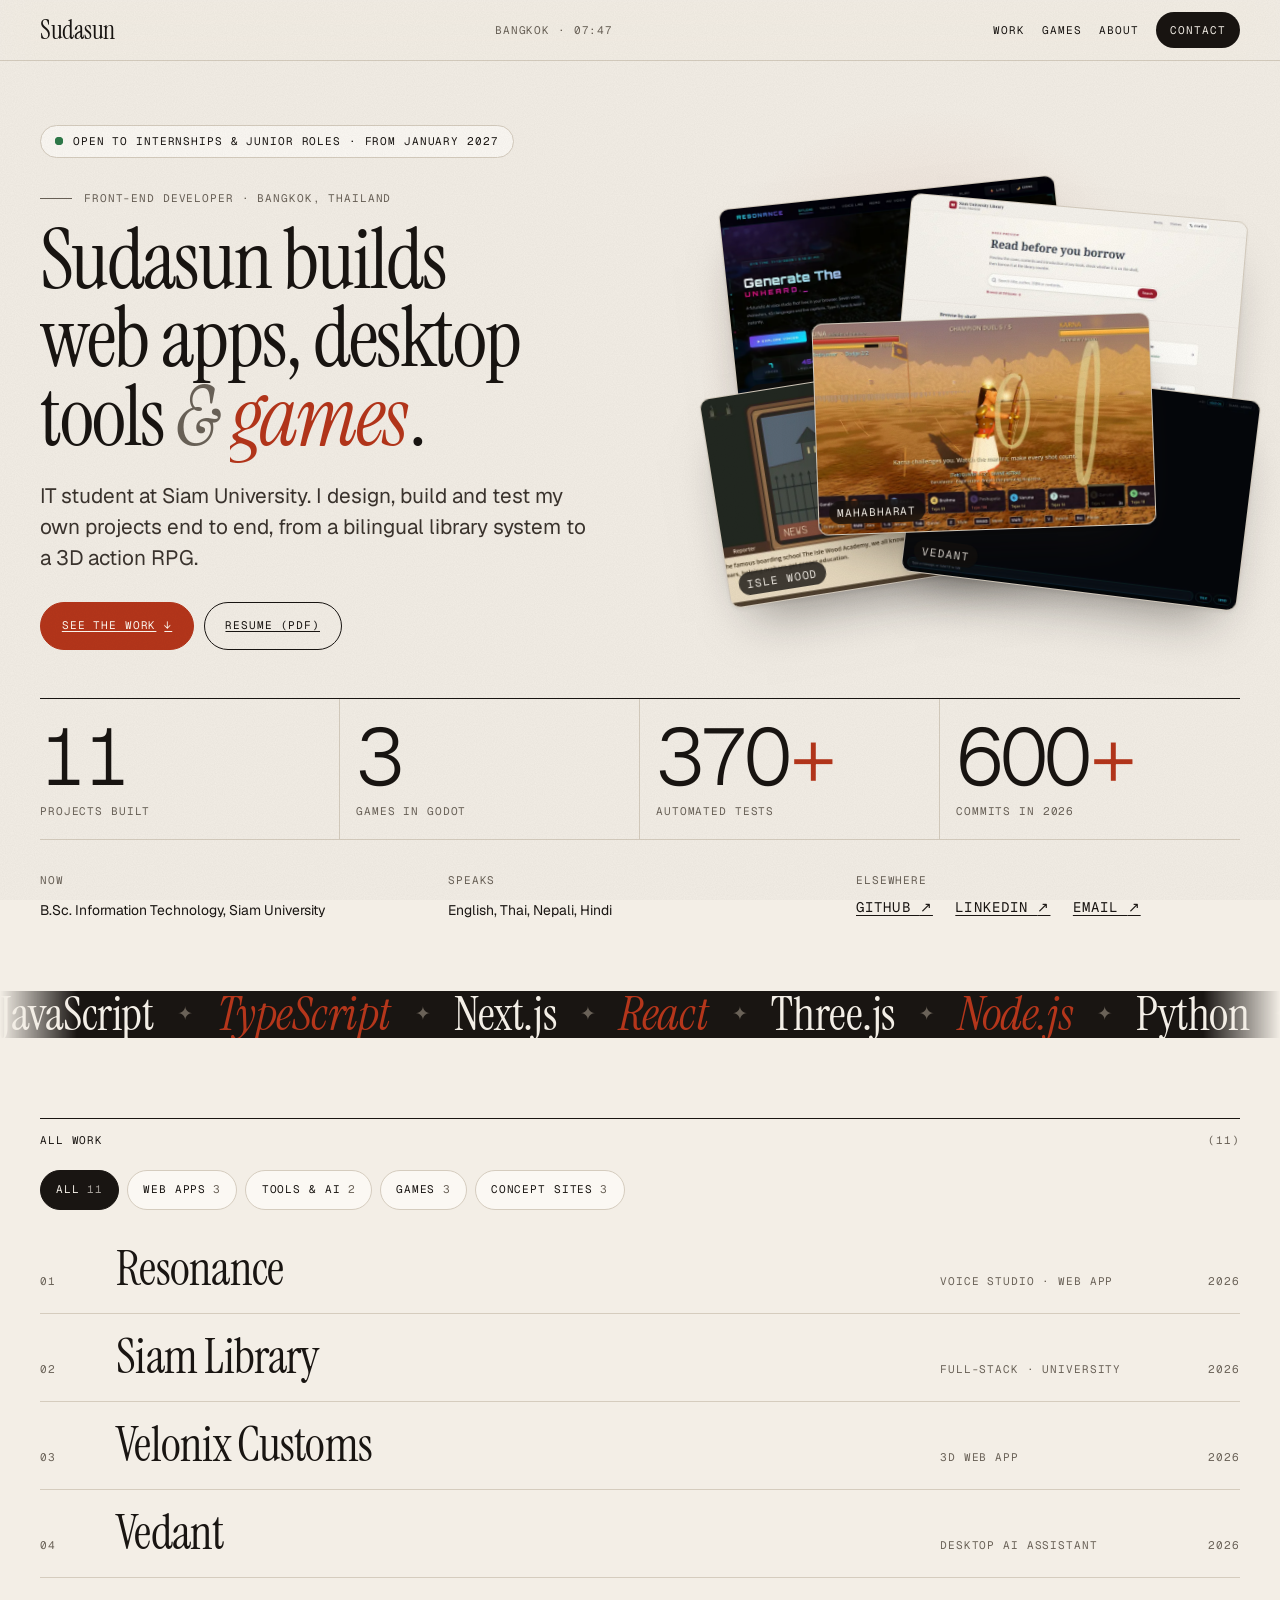
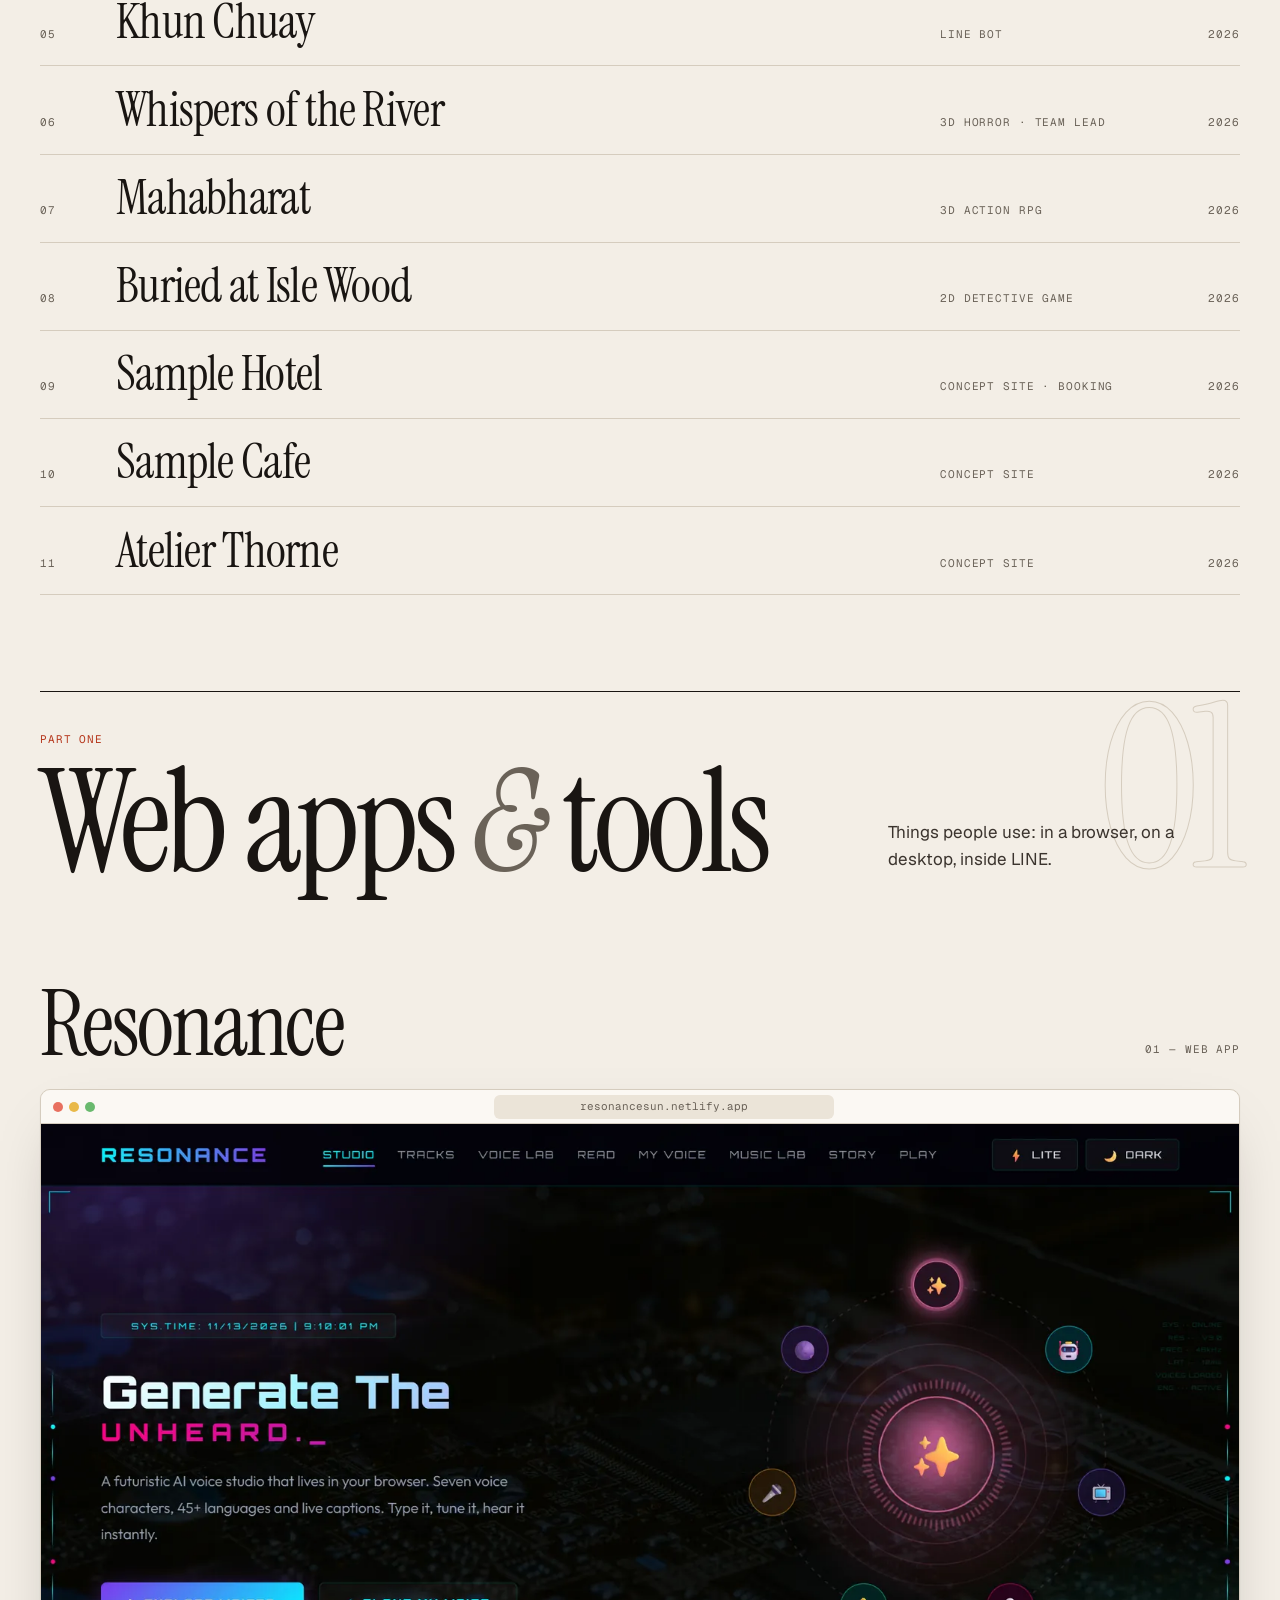
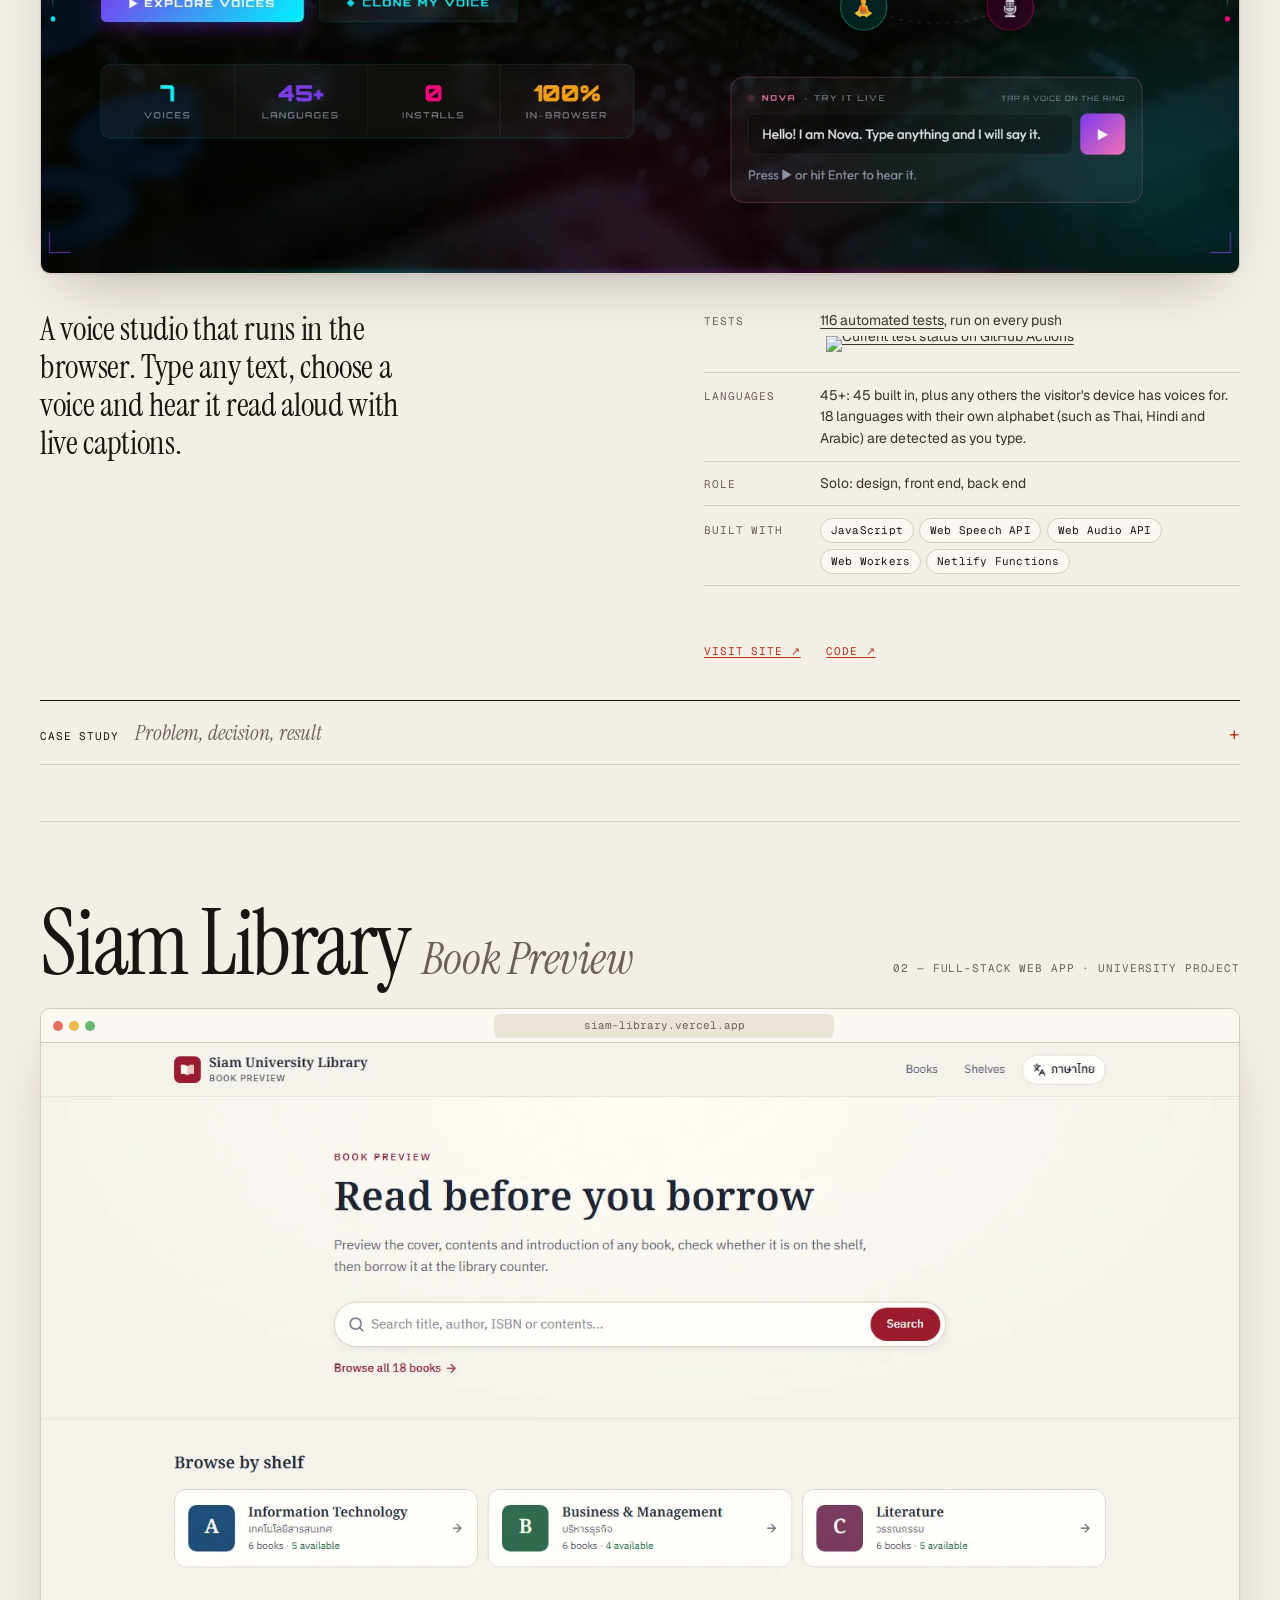
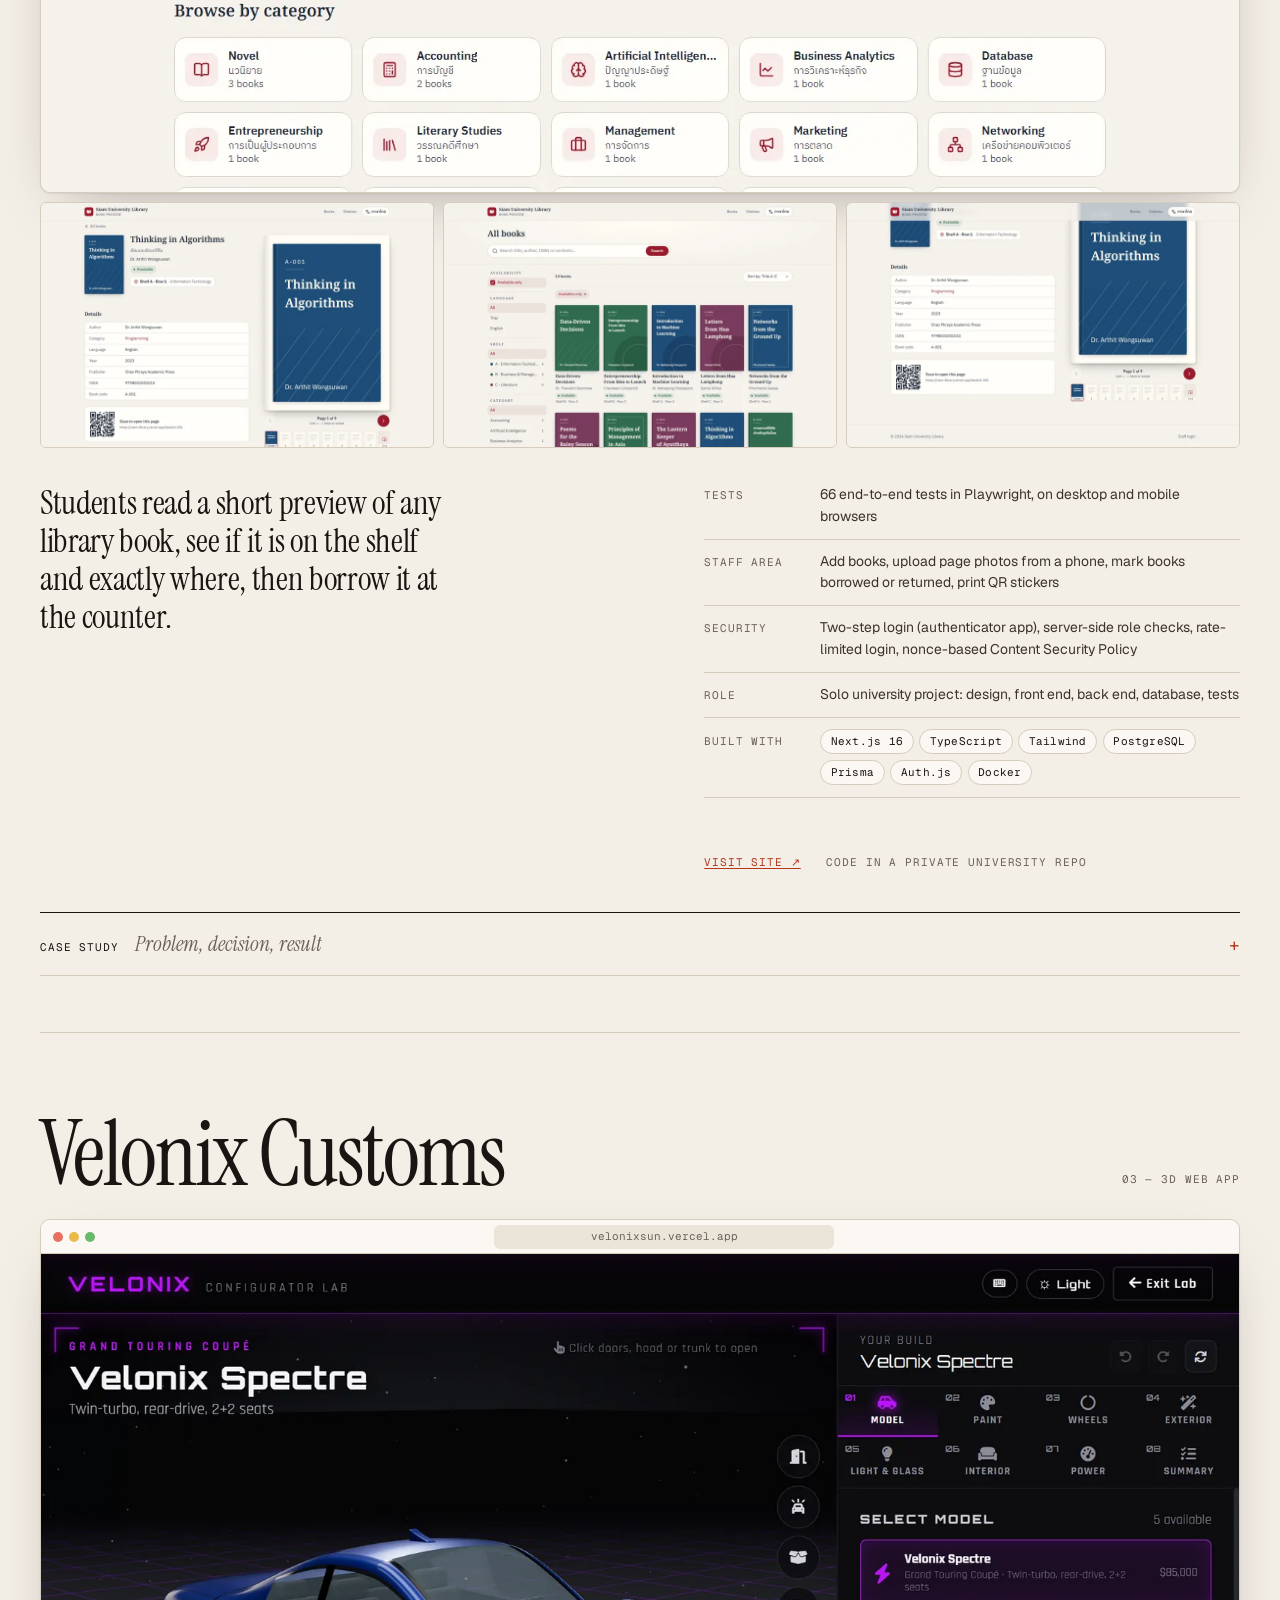
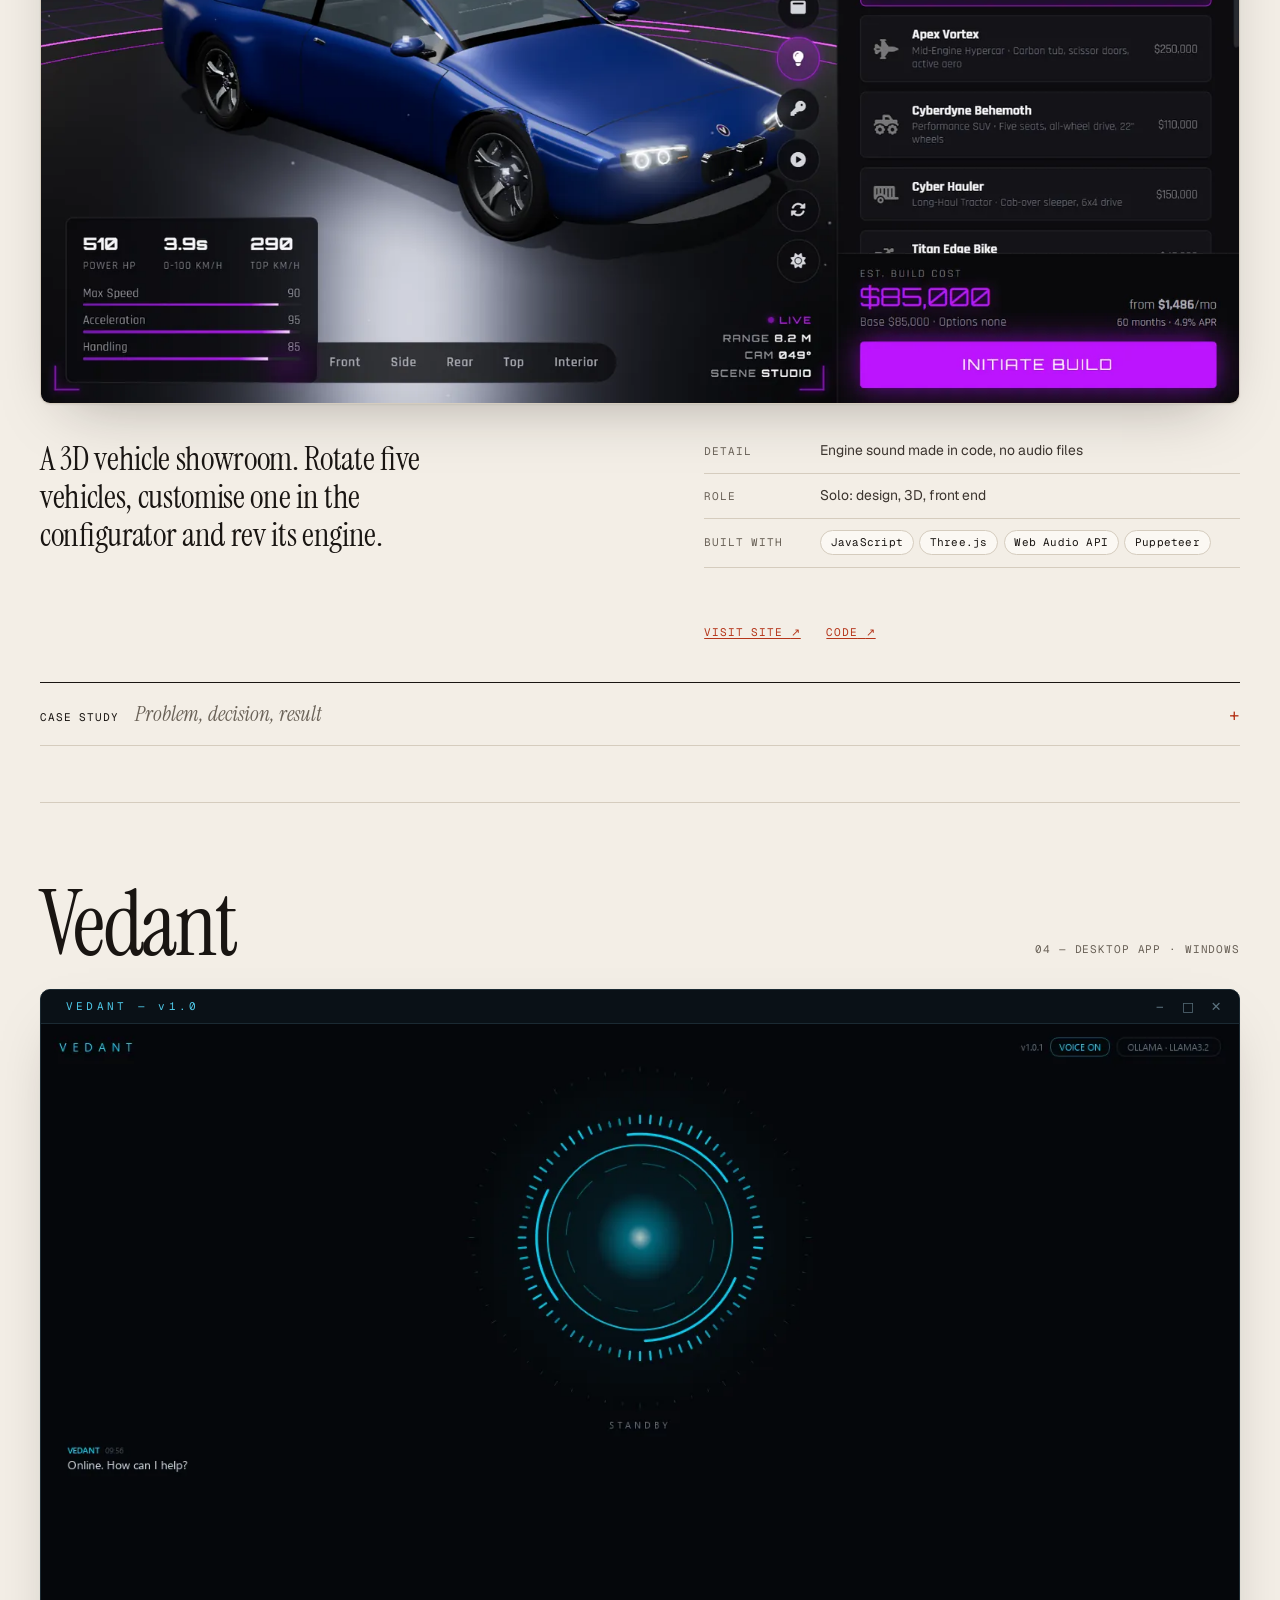
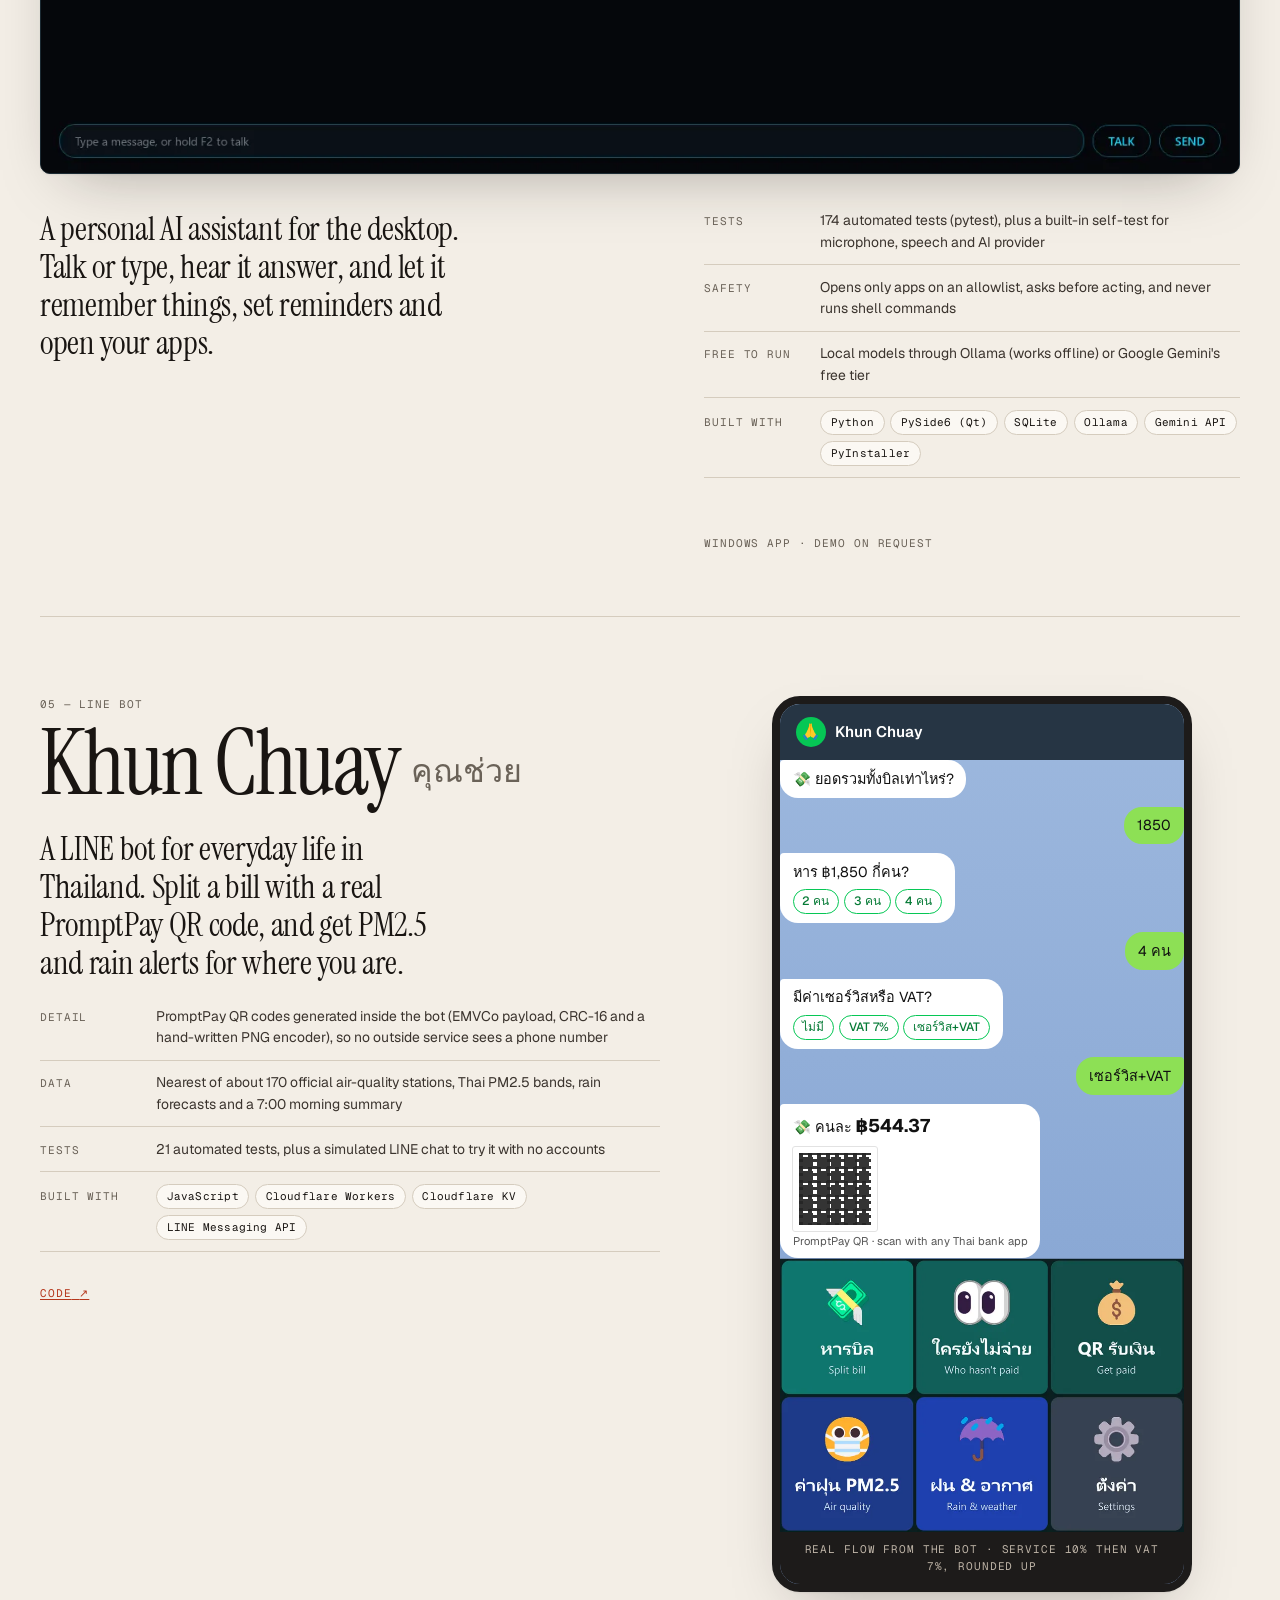
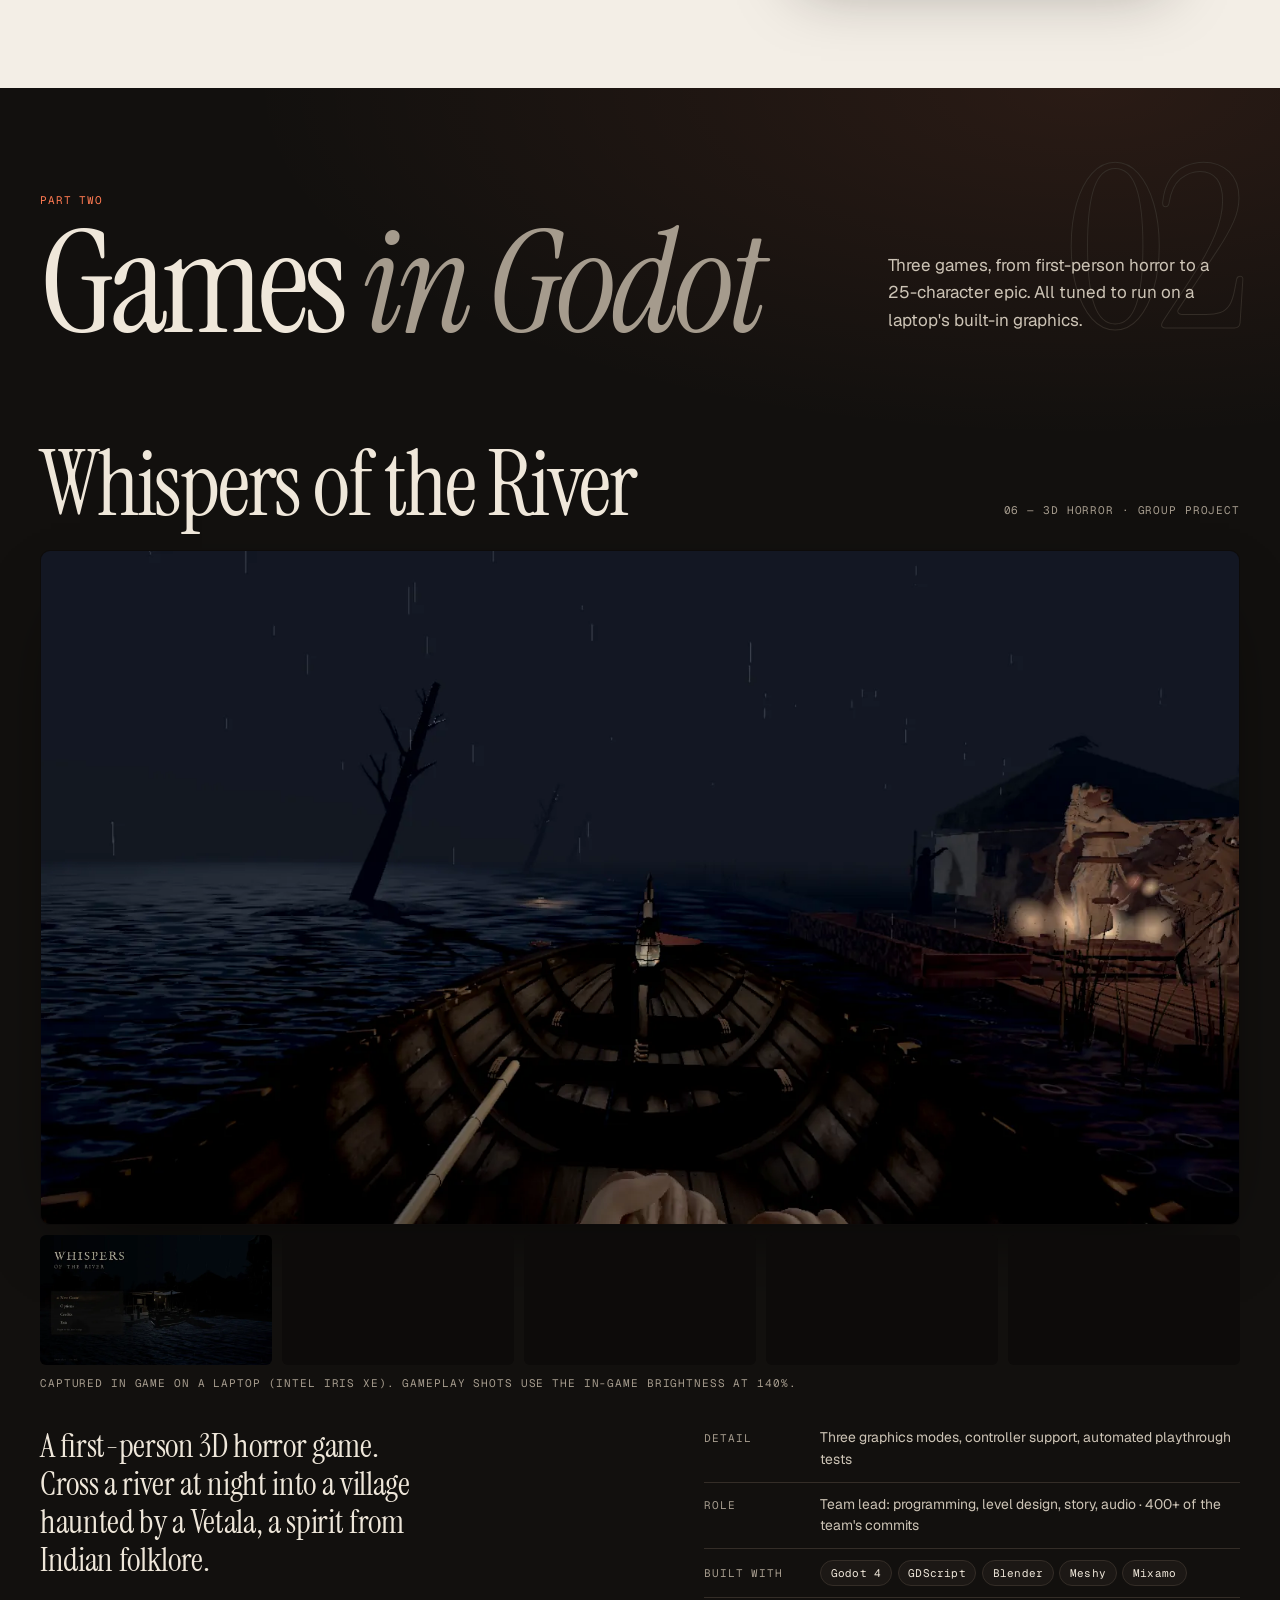
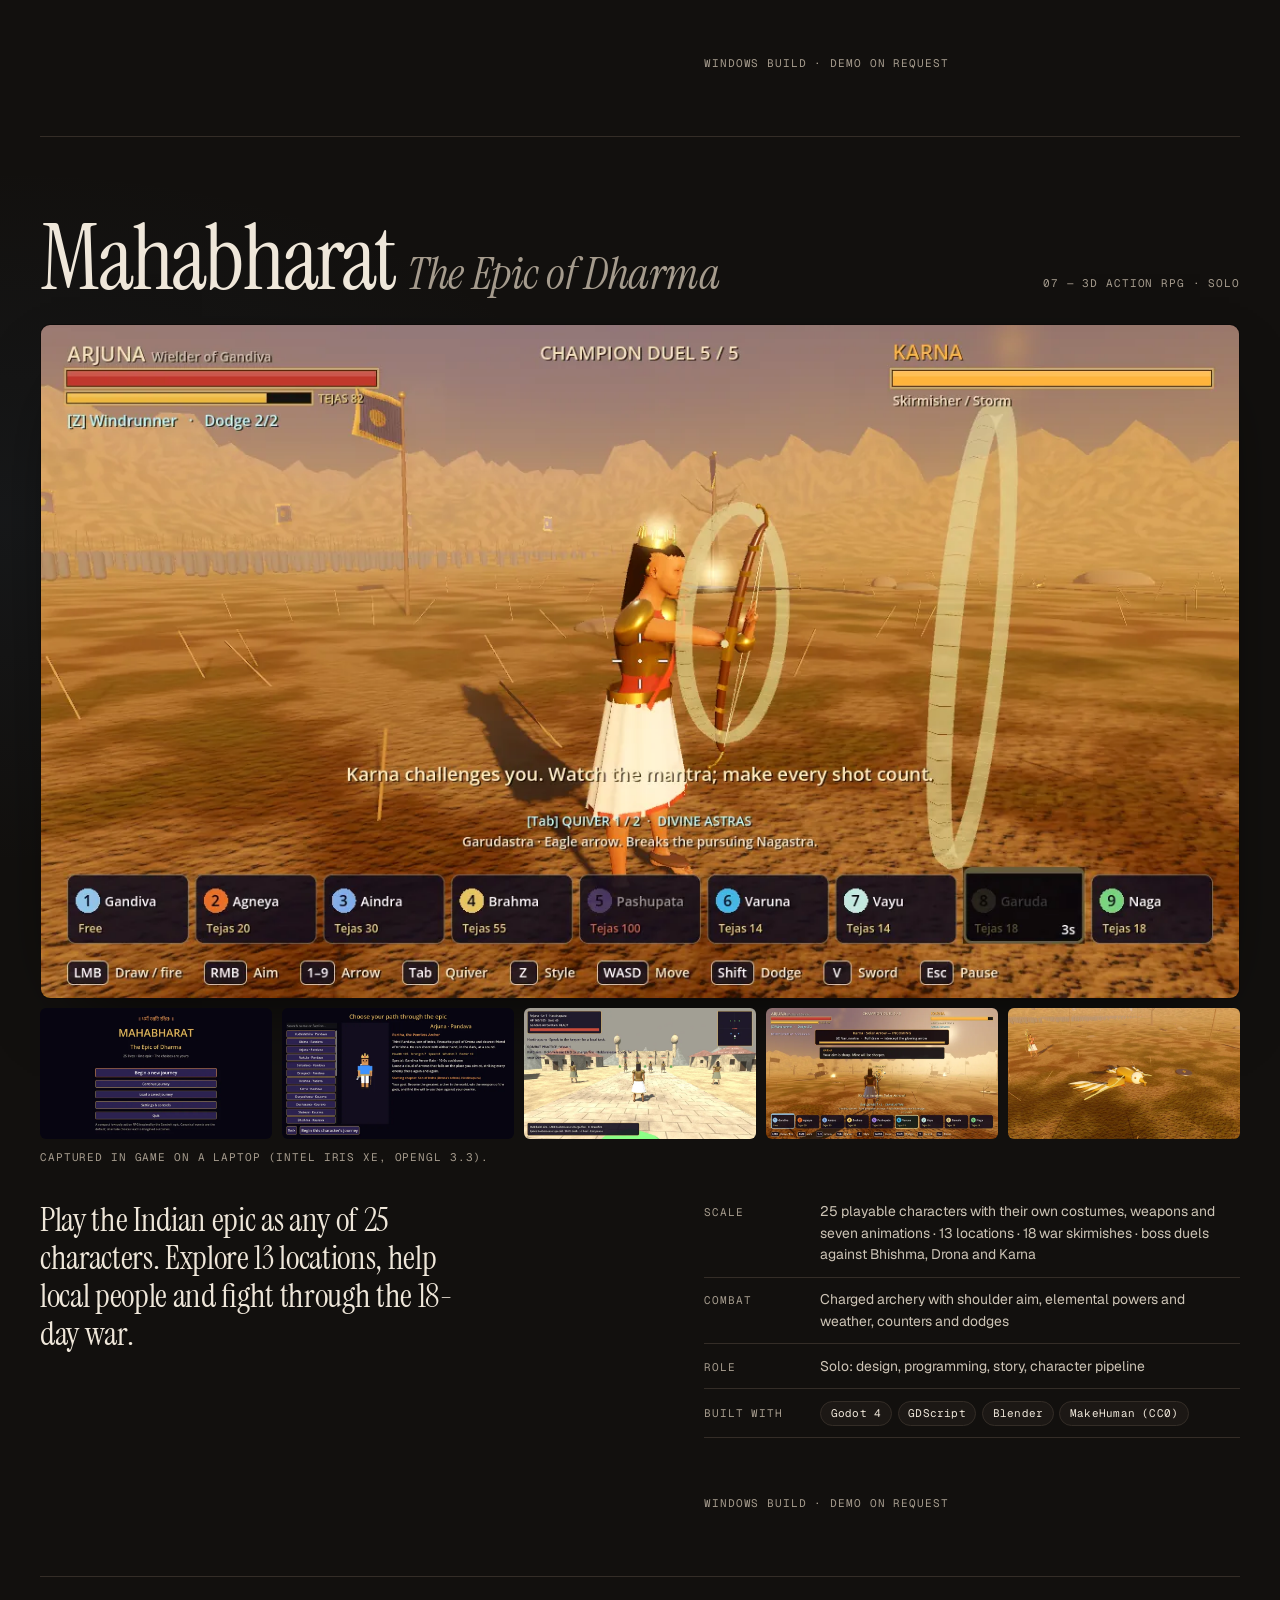
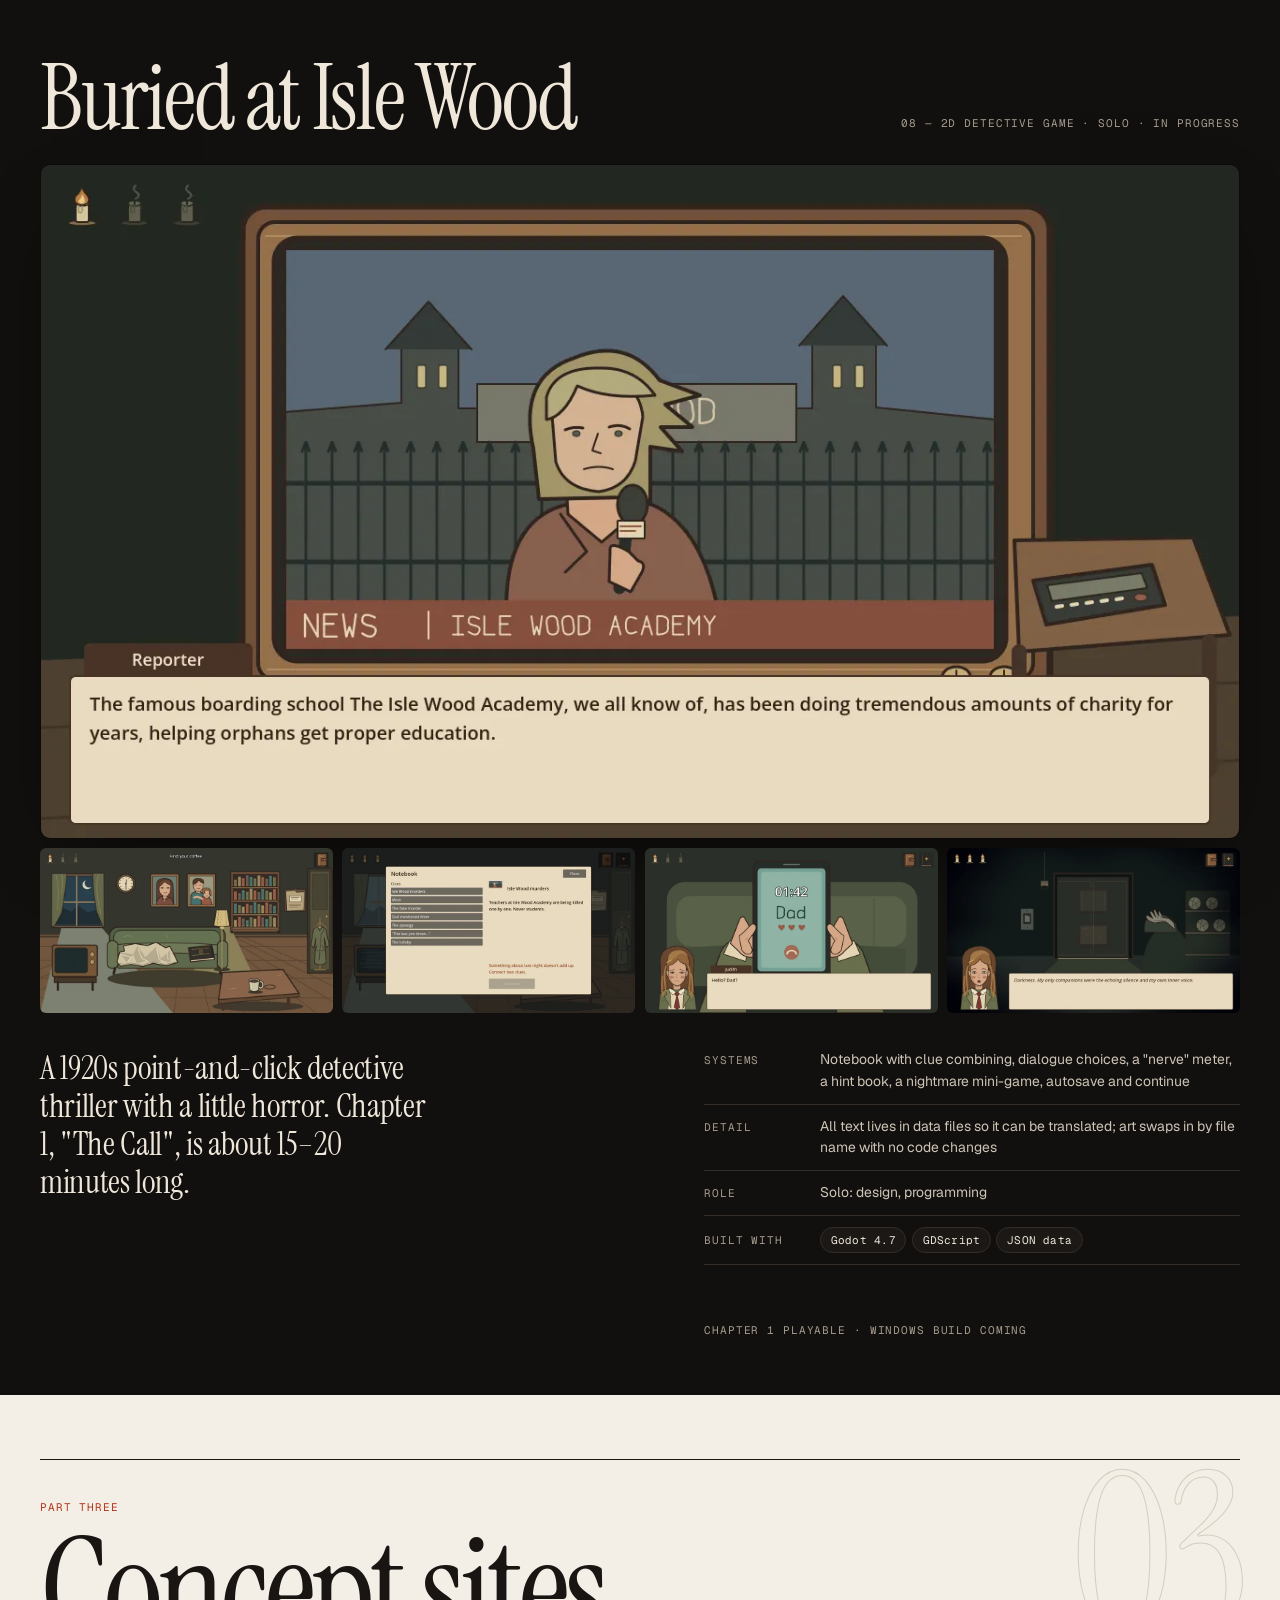
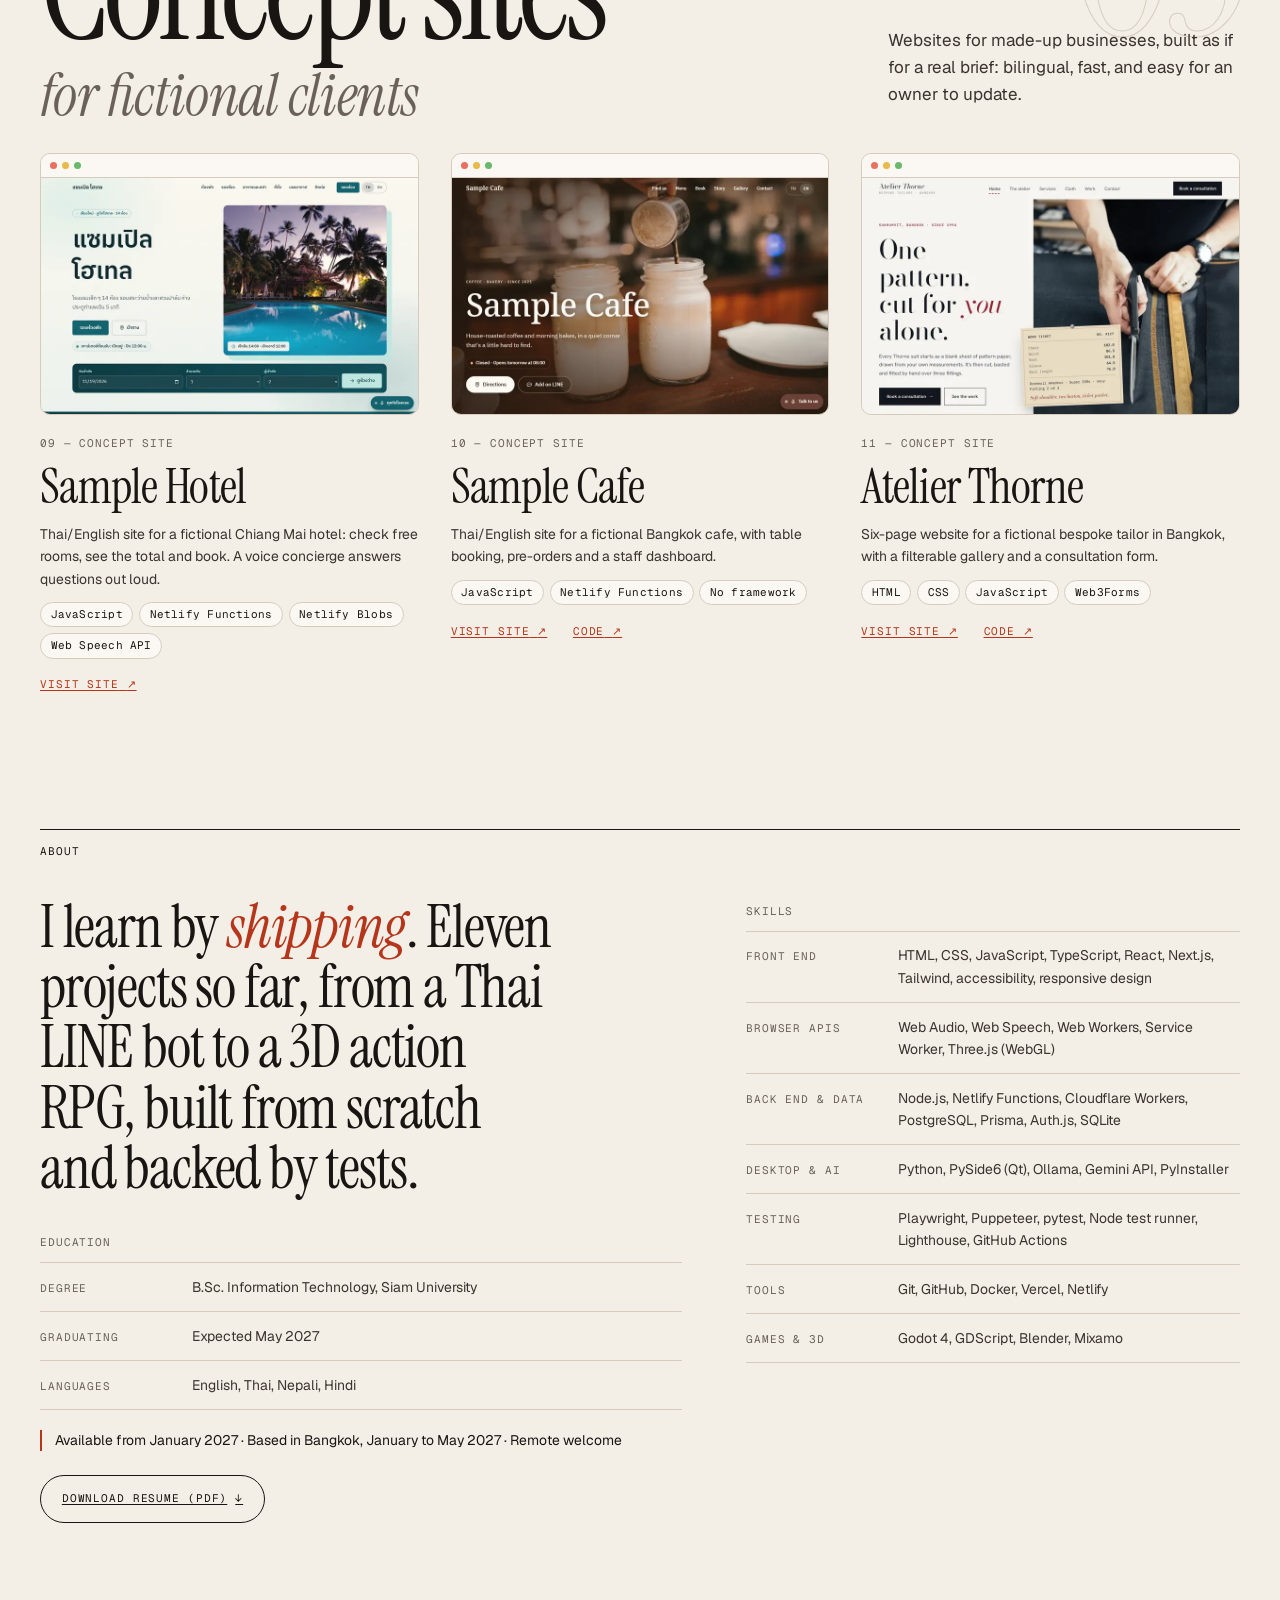
==== index.html @ aba39e8b "Type system and motion: one fluid scale, hero screenshot fan, word-rise headline, serif ticker, chap" ====
<!doctype html>
<html lang="en">
<head>
  <meta charset="utf-8">
  <meta name="viewport" content="width=device-width, initial-scale=1">
  <title>Sudasun · Front-end developer in Bangkok</title>
  <meta name="description" content="Sudasun is a front-end developer in Bangkok and an IT student at Siam University. Eleven projects: web apps, a university library system, a desktop AI assistant, a LINE bot, three games and concept websites.">
  <link rel="canonical" href="https://sudasun.vercel.app/">
  <meta name="color-scheme" content="light dark">
  <meta name="theme-color" content="#f3eee6" media="(prefers-color-scheme: light)">
  <meta name="theme-color" content="#151210" media="(prefers-color-scheme: dark)">
  <link rel="icon" href="/favicon.svg" type="image/svg+xml">

  <meta property="og:type" content="profile">
  <meta property="og:site_name" content="Sudasun">
  <meta property="og:title" content="Sudasun · Front-end developer in Bangkok">
  <meta property="og:description" content="Eleven projects: web apps, a university library system, a desktop AI assistant, a LINE bot, three games and concept websites.">
  <meta property="og:url" content="https://sudasun.vercel.app/">
  <meta property="og:image" content="https://sudasun.vercel.app/assets/og-image-v2.png">
  <meta property="og:image:width" content="1200">
  <meta property="og:image:height" content="630">
  <meta property="og:image:alt" content="Sudasun, front-end developer in Bangkok: 11 projects, 3 games, 370+ tests, with screenshots of Resonance, Siam Library, Velonix, Mahabharat and Buried at Isle Wood">
  <meta name="twitter:card" content="summary_large_image">

  <link rel="preload" href="/fonts/instrument-serif-normal-400.woff2" as="font" type="font/woff2" crossorigin>
  <link rel="preload" href="/fonts/geist-normal-300-700.woff2" as="font" type="font/woff2" crossorigin>
  <link rel="stylesheet" href="/css/styles.css">

  <script type="application/ld+json">
  {
    "@context": "https://schema.org",
    "@type": "Person",
    "name": "Sudasun",
    "jobTitle": "Front-end developer",
    "url": "https://sudasun.vercel.app/",
    "email": "mailto:sudarsun78@gmail.com",
    "address": { "@type": "PostalAddress", "addressLocality": "Bangkok", "addressCountry": "TH" },
    "alumniOf": { "@type": "CollegeOrUniversity", "name": "Siam University" },
    "knowsLanguage": ["en", "th", "ne", "hi"],
    "sameAs": ["https://github.com/SUDARSUN-24", "https://www.linkedin.com/in/sudarsun-020298348/"]
  }
  </script>
</head>
<body>
  <a class="skip-link" href="#main">Skip to content</a>

  <header class="masthead">
    <div class="wrap masthead__inner">
      <a class="masthead__name" href="#top">Sudasun</a>
      <p class="masthead__place label" aria-hidden="true">Bangkok<span class="masthead__clock" data-clock></span></p>
      <nav aria-label="Main">
        <ul class="masthead__nav label" role="list">
          <li><a href="#work">Work</a></li>
          <li class="hide-sm"><a href="#games">Games</a></li>
          <li><a href="#about">About</a></li>
          <li><a class="masthead__cta" href="#contact">Contact</a></li>
        </ul>
      </nav>
    </div>
    <span class="masthead__progress" aria-hidden="true"></span>
  </header>

  <main id="main">
    <!-- ============ HERO ============ -->
    <section class="hero wrap" id="top" aria-labelledby="hero-title">
      <div class="hero__grid">
        <div class="hero__main">
          <p class="hero__status label"><span class="pulse" aria-hidden="true"></span>Open to internships &amp; junior roles · from January 2027</p>
          <p class="hero__eyebrow label">Front-end developer · Bangkok, Thailand</p>
          <h1 id="hero-title" class="hero__title" data-split>Sudasun builds web apps, desktop tools <span class="amp">&amp;</span> <em>games</em>.</h1>
          <p class="hero__intro">IT student at Siam University. I design, build and test my own projects end to end, from a bilingual library system to a 3D action RPG.</p>
          <p class="hero__actions">
            <a class="btn btn--solid" href="#work">See the work <span aria-hidden="true">↓</span></a>
            <a class="btn" href="/assets/resume.pdf" type="application/pdf" download="Sudasun-resume.pdf">Resume (PDF)</a>
          </p>
        </div>

        <div class="collage" aria-hidden="true">
          <a class="collage__card" href="#resonance" tabindex="-1" style="--i:0"><img src="/assets/resonance-800.webp" alt="" width="800" height="500" decoding="async"><span class="label">Resonance</span></a>
          <a class="collage__card" href="#siam-library" tabindex="-1" style="--i:1"><img src="/assets/library-home-800.webp" alt="" width="800" height="500" decoding="async"><span class="label">Siam Library</span></a>
          <a class="collage__card" href="#mahabharat" tabindex="-1" style="--i:2"><img src="/assets/mb-release-800.webp" alt="" width="800" height="450" decoding="async"><span class="label">Mahabharat</span></a>
          <a class="collage__card" href="#vedant" tabindex="-1" style="--i:3"><img src="/assets/vedant-800.webp" alt="" width="800" height="500" decoding="async"><span class="label">Vedant</span></a>
          <a class="collage__card" href="#isle-wood" tabindex="-1" style="--i:4"><img src="/assets/biw-news-800.webp" alt="" width="800" height="450" decoding="async"><span class="label">Isle Wood</span></a>
        </div>
      </div>

      <dl class="stats">
        <div><dt class="label">Projects built</dt><dd><span data-count="11">11</span></dd></div>
        <div><dt class="label">Games in Godot</dt><dd><span data-count="3">3</span></dd></div>
        <div><dt class="label">Automated tests</dt><dd><span data-count="370">370</span><span class="suf">+</span></dd></div>
        <div><dt class="label">Commits in 2026</dt><dd><span data-count="600">600</span><span class="suf">+</span></dd></div>
      </dl>

      <dl class="hero__facts">
        <div><dt class="label">Now</dt><dd>B.Sc. Information Technology, Siam University</dd></div>
        <div><dt class="label">Speaks</dt><dd>English, Thai, Nepali, Hindi</dd></div>
        <div><dt class="label">Elsewhere</dt><dd class="hero__links label">
          <a href="https://github.com/SUDARSUN-24">GitHub <span aria-hidden="true">↗</span></a>
          <a href="https://www.linkedin.com/in/sudarsun-020298348/">LinkedIn <span aria-hidden="true">↗</span></a>
          <a href="mailto:sudarsun78@gmail.com">Email <span aria-hidden="true">↗</span></a>
        </dd></div>
      </dl>
    </section>

    <!-- ============ STACK MARQUEE ============ -->
    <div class="marquee" aria-label="Tools I have shipped with">
      <ul class="marquee__track" role="list">
        <li>JavaScript</li><li><em>TypeScript</em></li><li>Next.js</li><li><em>React</em></li><li>Three.js</li><li><em>Node.js</em></li><li>Python</li><li><em>PySide6</em></li><li>PostgreSQL</li><li><em>Prisma</em></li><li>Docker</li><li><em>Cloudflare Workers</em></li><li>Playwright</li><li><em>Godot 4</em></li><li>Blender</li><li><em>Web Audio</em></li><li>Web Speech</li><li><em>GitHub Actions</em></li>
      </ul>
      <ul class="marquee__track" role="list" aria-hidden="true">
        <li>JavaScript</li><li><em>TypeScript</em></li><li>Next.js</li><li><em>React</em></li><li>Three.js</li><li><em>Node.js</em></li><li>Python</li><li><em>PySide6</em></li><li>PostgreSQL</li><li><em>Prisma</em></li><li>Docker</li><li><em>Cloudflare Workers</em></li><li>Playwright</li><li><em>Godot 4</em></li><li>Blender</li><li><em>Web Audio</em></li><li>Web Speech</li><li><em>GitHub Actions</em></li>
      </ul>
    </div>

    <!-- ============ INDEX ============ -->
    <section class="index wrap" id="work" aria-labelledby="work-title">
      <div class="kicker">
        <h2 id="work-title" class="label">All work</h2>
        <span class="label" aria-hidden="true">(11)</span>
      </div>
      <div class="filters" role="group" aria-label="Filter projects" hidden>
        <button type="button" class="chip label" data-filter="all" aria-pressed="true">All <span>11</span></button>
        <button type="button" class="chip label" data-filter="web" aria-pressed="false">Web apps <span>3</span></button>
        <button type="button" class="chip label" data-filter="tools" aria-pressed="false">Tools &amp; AI <span>2</span></button>
        <button type="button" class="chip label" data-filter="games" aria-pressed="false">Games <span>3</span></button>
        <button type="button" class="chip label" data-filter="concept" aria-pressed="false">Concept sites <span>3</span></button>
      </div>
      <ol class="index__list" role="list">
        <li data-cat="web"><a class="index__row" href="#resonance" data-preview="/assets/resonance-800.webp">
          <span class="index__no label">01</span><span class="index__name">Resonance</span>
          <span class="index__type label">Voice studio · web app</span><span class="index__year label">2026</span></a></li>
        <li data-cat="web"><a class="index__row" href="#siam-library" data-preview="/assets/library-home-800.webp">
          <span class="index__no label">02</span><span class="index__name">Siam Library</span>
          <span class="index__type label">Full-stack · university</span><span class="index__year label">2026</span></a></li>
        <li data-cat="web"><a class="index__row" href="#velonix" data-preview="/assets/velonix-800.webp">
          <span class="index__no label">03</span><span class="index__name">Velonix Customs</span>
          <span class="index__type label">3D web app</span><span class="index__year label">2026</span></a></li>
        <li data-cat="tools"><a class="index__row" href="#vedant" data-preview="/assets/vedant-800.webp">
          <span class="index__no label">04</span><span class="index__name">Vedant</span>
          <span class="index__type label">Desktop AI assistant</span><span class="index__year label">2026</span></a></li>
        <li data-cat="tools"><a class="index__row" href="#khun-chuay" data-preview="/assets/khun-chuay-menu-800.webp">
          <span class="index__no label">05</span><span class="index__name">Khun Chuay</span>
          <span class="index__type label">LINE bot</span><span class="index__year label">2026</span></a></li>
        <li data-cat="games"><a class="index__row" href="#whispers" data-preview="/assets/wotr-crossing-800.webp">
          <span class="index__no label">06</span><span class="index__name">Whispers of the River</span>
          <span class="index__type label">3D horror · team lead</span><span class="index__year label">2026</span></a></li>
        <li data-cat="games"><a class="index__row" href="#mahabharat" data-preview="/assets/mb-release-800.webp">
          <span class="index__no label">07</span><span class="index__name">Mahabharat</span>
          <span class="index__type label">3D action RPG</span><span class="index__year label">2026</span></a></li>
        <li data-cat="games"><a class="index__row" href="#isle-wood" data-preview="/assets/biw-news-800.webp">
          <span class="index__no label">08</span><span class="index__name">Buried at Isle Wood</span>
          <span class="index__type label">2D detective game</span><span class="index__year label">2026</span></a></li>
        <li data-cat="concept"><a class="index__row" href="#sample-hotel" data-preview="/assets/sample-hotel-800.webp">
          <span class="index__no label">09</span><span class="index__name">Sample Hotel</span>
          <span class="index__type label">Concept site · booking</span><span class="index__year label">2026</span></a></li>
        <li data-cat="concept"><a class="index__row" href="#sample-cafe" data-preview="/assets/sample-cafe-800.webp">
          <span class="index__no label">10</span><span class="index__name">Sample Cafe</span>
          <span class="index__type label">Concept site</span><span class="index__year label">2026</span></a></li>
        <li data-cat="concept"><a class="index__row" href="#atelier-thorne" data-preview="/assets/atelier-thorne-800.webp">
          <span class="index__no label">11</span><span class="index__name">Atelier Thorne</span>
          <span class="index__type label">Concept site</span><span class="index__year label">2026</span></a></li>
      </ol>
      <img class="index__preview" alt="" aria-hidden="true" width="800" height="500" hidden>
    </section>

    <!-- ============ CHAPTER 1: WEB APPS & TOOLS ============ -->
    <section class="chapter" aria-labelledby="ch-apps">
      <div class="wrap chapter__head">
        <span class="chapter__no label">Part one</span><span class="chapter__num" aria-hidden="true">01</span>
        <h2 id="ch-apps" class="chapter__title">Web apps <em>&amp;</em> tools</h2>
        <p class="chapter__note">Things people use: in a browser, on a desktop, inside LINE.</p>
      </div>

      <article class="project wrap" id="resonance" aria-labelledby="p1">
        <header class="project__head">
          <span class="label">01 — Web app</span>
          <h3 id="p1" class="project__title">Resonance</h3>
        </header>
        <figure class="frame">
          <div class="frame__bar" aria-hidden="true"><i></i><i></i><i></i><span class="frame__url">resonancesun.netlify.app</span></div>
          <img src="/assets/resonance-800.webp"
               srcset="/assets/resonance-800.webp 800w, /assets/resonance-1600.webp 1600w"
               sizes="(min-width: 1264px) 1200px, calc(100vw - 2 * var(--gutter))"
               width="1600" height="1000" decoding="async"
               alt="Resonance home page: a dark studio screen with a ring of voice characters and a box to type text for a voice to read.">
        </figure>
        <div class="project__info">
          <p class="project__lede">A voice studio that runs in the browser. Type any text, choose a voice and hear it read aloud with live captions.</p>
          <dl class="project__meta">
            <div><dt class="label">Tests</dt><dd>
              <a href="https://github.com/SUDARSUN-24/Resonance/actions/workflows/tests.yml">116 automated tests</a>, run on every push
              <a class="badge" href="https://github.com/SUDARSUN-24/Resonance/actions/workflows/tests.yml"><img src="https://github.com/SUDARSUN-24/Resonance/actions/workflows/tests.yml/badge.svg?branch=main" alt="Current test status on GitHub Actions" height="20"></a>
            </dd></div>
            <div><dt class="label">Languages</dt><dd>45+: 45 built in, plus any others the visitor's device has voices for. 18 languages with their own alphabet (such as Thai, Hindi and Arabic) are detected as you type.</dd></div>
            <div><dt class="label">Role</dt><dd>Solo: design, front end, back end</dd></div>
            <div><dt class="label">Built with</dt><dd><ul class="tags" role="list"><li>JavaScript</li><li>Web Speech API</li><li>Web Audio API</li><li>Web Workers</li><li>Netlify Functions</li></ul></dd></div>
          </dl>
          <p class="project__links label">
            <a href="https://resonancesun.netlify.app/">Visit site<span class="sr-only">: Resonance</span> <span aria-hidden="true">↗</span></a>
            <a href="https://github.com/SUDARSUN-24/Resonance">Code<span class="sr-only">: Resonance on GitHub</span> <span aria-hidden="true">↗</span></a>
          </p>
        </div>
        <details class="case">
          <summary><span class="label">Case study</span><span class="case__hint">Problem, decision, result</span></summary>
          <dl class="case__body">
            <div><dt class="label">Problem</dt><dd>Text-to-speech that works in any browser, with no install, no account and no paid API.</dd></div>
            <div><dt class="label">Decision</dt><dd>Use the browser's built-in speech voices, plus an optional open-source voice (Kokoro) that runs on the device in a Web Worker, instead of a paid cloud service.</dd></div>
            <div><dt class="label">Result</dt><dd>Free to run, works offline after the first visit, and a deploy only goes out when all 116 tests pass.</dd></div>
          </dl>
        </details>
      </article>

      <article class="project wrap" id="siam-library" aria-labelledby="p2">
        <header class="project__head">
          <span class="label">02 — Full-stack web app · university project</span>
          <h3 id="p2" class="project__title">Siam Library <em>Book Preview</em></h3>
        </header>
        <div class="game-gallery" data-gallery>
          <figure class="frame">
            <div class="frame__bar" aria-hidden="true"><i></i><i></i><i></i><span class="frame__url">siam-library.vercel.app</span></div>
            <a class="shot-link" href="/assets/library-home-1440.webp" data-caption="Home: search the catalogue, browse by shelf or category, in Thai or English.">
              <img src="/assets/library-home-800.webp"
                   srcset="/assets/library-home-800.webp 800w, /assets/library-home-1440.webp 1440w"
                   sizes="(min-width: 1264px) 1200px, calc(100vw - 2 * var(--gutter))"
                   width="1440" height="900" loading="lazy" decoding="async"
                   alt="Siam University Library home page: the headline 'Read before you borrow', a search box, and cards to browse by shelf and by category.">
            </a>
          </figure>
          <ul class="gallery gallery--3" aria-label="More screenshots from Siam Library">
            <li><a class="shot-link" href="/assets/library-book-1440.webp" data-caption="Book page: a page-turning preview, availability and the exact shelf and row.">
              <img src="/assets/library-book-800.webp" width="800" height="500" loading="lazy" decoding="async"
                   alt="A book page for 'Thinking in Algorithms': cover, author, an Available badge, the location Shelf A, Row 1, and a large page preview."></a></li>
            <li><a class="shot-link" href="/assets/library-catalogue-1440.webp" data-caption="Catalogue with filters for availability, language, shelf and category.">
              <img src="/assets/library-catalogue-800.webp" width="800" height="500" loading="lazy" decoding="async"
                   alt="The All books catalogue with filters down the left side and a grid of colourful book covers."></a></li>
            <li><a class="shot-link" href="/assets/library-qr-1440.webp" data-caption="Every book and shelf has a QR code that opens its page on a phone.">
              <img src="/assets/library-qr-800.webp" width="800" height="500" loading="lazy" decoding="async"
                   alt="Book details table with author, category, language, year, publisher and ISBN, and a QR code to scan."></a></li>
          </ul>
        </div>
        <div class="project__info">
          <p class="project__lede">Students read a short preview of any library book, see if it is on the shelf and exactly where, then borrow it at the counter.</p>
          <dl class="project__meta">
            <div><dt class="label">Tests</dt><dd>66 end-to-end tests in Playwright, on desktop and mobile browsers</dd></div>
            <div><dt class="label">Staff area</dt><dd>Add books, upload page photos from a phone, mark books borrowed or returned, print QR stickers</dd></div>
            <div><dt class="label">Security</dt><dd>Two-step login (authenticator app), server-side role checks, rate-limited login, nonce-based Content Security Policy</dd></div>
            <div><dt class="label">Role</dt><dd>Solo university project: design, front end, back end, database, tests</dd></div>
            <div><dt class="label">Built with</dt><dd><ul class="tags" role="list"><li>Next.js 16</li><li>TypeScript</li><li>Tailwind</li><li>PostgreSQL</li><li>Prisma</li><li>Auth.js</li><li>Docker</li></ul></dd></div>
          </dl>
          <p class="project__links label">
            <a href="https://siam-library.vercel.app/">Visit site<span class="sr-only">: Siam Library Book Preview</span> <span aria-hidden="true">↗</span></a>
            <span class="muted">Code in a private university repo</span>
          </p>
        </div>
        <details class="case">
          <summary><span class="label">Case study</span><span class="case__hint">Problem, decision, result</span></summary>
          <dl class="case__body">
            <div><dt class="label">Problem</dt><dd>Students can't judge a library book from its title, and can't tell if it is on the shelf until they walk there.</dd></div>
            <div><dt class="label">Decision</dt><dd>Add a "look inside" preview of 5–10 pages, live availability and the exact shelf and row, plus a QR code on every book and shelf that links the physical library to the website.</dd></div>
            <div><dt class="label">Result</dt><dd>Live on Vercel with a Neon PostgreSQL database and private photo storage, in Thai and English, with a Docker setup ready for a university server.</dd></div>
          </dl>
        </details>
      </article>

      <article class="project wrap" id="velonix" aria-labelledby="p3">
        <header class="project__head">
          <span class="label">03 — 3D web app</span>
          <h3 id="p3" class="project__title">Velonix Customs</h3>
        </header>
        <figure class="frame">
          <div class="frame__bar" aria-hidden="true"><i></i><i></i><i></i><span class="frame__url">velonixsun.vercel.app</span></div>
          <img src="/assets/velonix-800.webp"
               srcset="/assets/velonix-800.webp 800w, /assets/velonix-1600.webp 1600w"
               sizes="(min-width: 1264px) 1200px, calc(100vw - 2 * var(--gutter))"
               width="1600" height="1000" loading="lazy" decoding="async"
               alt="Velonix configurator: a blue coupé rendered in 3D on a neon grid, beside a panel of model, paint and wheel options and a running price.">
        </figure>
        <div class="project__info">
          <p class="project__lede">A 3D vehicle showroom. Rotate five vehicles, customise one in the configurator and rev its engine.</p>
          <dl class="project__meta">
            <div><dt class="label">Detail</dt><dd>Engine sound made in code, no audio files</dd></div>
            <div><dt class="label">Role</dt><dd>Solo: design, 3D, front end</dd></div>
            <div><dt class="label">Built with</dt><dd><ul class="tags" role="list"><li>JavaScript</li><li>Three.js</li><li>Web Audio API</li><li>Puppeteer</li></ul></dd></div>
          </dl>
          <p class="project__links label">
            <a href="https://velonixsun.vercel.app/">Visit site<span class="sr-only">: Velonix Customs</span> <span aria-hidden="true">↗</span></a>
            <a href="https://github.com/SUDARSUN-24/Velonix">Code<span class="sr-only">: Velonix Customs on GitHub</span> <span aria-hidden="true">↗</span></a>
          </p>
        </div>
        <details class="case">
          <summary><span class="label">Case study</span><span class="case__hint">Problem, decision, result</span></summary>
          <dl class="case__body">
            <div><dt class="label">Problem</dt><dd>Show five vehicles in 3D and let people hear the engine, without making the page slow.</dd></div>
            <div><dt class="label">Decision</dt><dd>One shared Three.js scene for the home page and the configurator, and engine sound generated with the Web Audio API instead of recorded files.</dd></div>
            <div><dt class="label">Result</dt><dd>No audio files to download, and browser tests confirm the home page still works when 3D (WebGL) is unavailable.</dd></div>
          </dl>
        </details>
      </article>

      <article class="project wrap" id="vedant" aria-labelledby="p4">
        <header class="project__head">
          <span class="label">04 — Desktop app · Windows</span>
          <h3 id="p4" class="project__title">Vedant</h3>
        </header>
        <figure class="frame frame--window">
          <div class="frame__bar" aria-hidden="true"><span class="frame__url">VEDANT — v1.0</span><b>–</b><b>□</b><b>✕</b></div>
          <img src="/assets/vedant-800.webp"
               srcset="/assets/vedant-800.webp 800w, /assets/vedant-1440.webp 1440w"
               sizes="(min-width: 1264px) 1200px, calc(100vw - 2 * var(--gutter))"
               width="1440" height="900" loading="lazy" decoding="async"
               alt="Vedant's window: a glowing cyan ring visualiser in standby on a black background, a greeting that says 'Online. How can I help?', and a message box with Talk and Send buttons.">
        </figure>
        <div class="project__info">
          <p class="project__lede">A personal AI assistant for the desktop. Talk or type, hear it answer, and let it remember things, set reminders and open your apps.</p>
          <dl class="project__meta">
            <div><dt class="label">Tests</dt><dd>174 automated tests (pytest), plus a built-in self-test for microphone, speech and AI provider</dd></div>
            <div><dt class="label">Safety</dt><dd>Opens only apps on an allowlist, asks before acting, and never runs shell commands</dd></div>
            <div><dt class="label">Free to run</dt><dd>Local models through Ollama (works offline) or Google Gemini's free tier</dd></div>
            <div><dt class="label">Built with</dt><dd><ul class="tags" role="list"><li>Python</li><li>PySide6 (Qt)</li><li>SQLite</li><li>Ollama</li><li>Gemini API</li><li>PyInstaller</li></ul></dd></div>
          </dl>
          <p class="project__links label">
            <span class="muted">Windows app · demo on request</span>
          </p>
        </div>
      </article>

      <article class="project project--split wrap" id="khun-chuay" aria-labelledby="p5">
        <div class="split__text">
          <header class="project__head">
            <span class="label">05 — LINE bot</span>
            <h3 id="p5" class="project__title">Khun Chuay <span class="th" lang="th">คุณช่วย</span></h3>
          </header>
          <p class="project__lede">A LINE bot for everyday life in Thailand. Split a bill with a real PromptPay QR code, and get PM2.5 and rain alerts for where you are.</p>
          <dl class="project__meta">
            <div><dt class="label">Detail</dt><dd>PromptPay QR codes generated inside the bot (EMVCo payload, CRC-16 and a hand-written PNG encoder), so no outside service sees a phone number</dd></div>
            <div><dt class="label">Data</dt><dd>Nearest of about 170 official air-quality stations, Thai PM2.5 bands, rain forecasts and a 7:00 morning summary</dd></div>
            <div><dt class="label">Tests</dt><dd>21 automated tests, plus a simulated LINE chat to try it with no accounts</dd></div>
            <div><dt class="label">Built with</dt><dd><ul class="tags" role="list"><li>JavaScript</li><li>Cloudflare Workers</li><li>Cloudflare KV</li><li>LINE Messaging API</li></ul></dd></div>
          </dl>
          <p class="project__links label">
            <a href="https://github.com/SUDARSUN-24/khun-chuay">Code<span class="sr-only">: Khun Chuay on GitHub</span> <span aria-hidden="true">↗</span></a>
          </p>
        </div>
        <figure class="chat" aria-label="Example conversation: splitting a 1,850 baht bill between four people">
          <div class="chat__head"><span class="chat__avatar" aria-hidden="true">🙏</span><span>Khun Chuay</span></div>
          <ol class="chat__log" role="list" lang="th">
            <li class="bot">💸 ยอดรวมทั้งบิลเท่าไหร่?</li>
            <li class="me">1850</li>
            <li class="bot">หาร ฿1,850 กี่คน?<span class="chat__chips"><b>2 คน</b><b>3 คน</b><b>4 คน</b></span></li>
            <li class="me">4 คน</li>
            <li class="bot">มีค่าเซอร์วิสหรือ VAT?<span class="chat__chips"><b>ไม่มี</b><b>VAT 7%</b><b>เซอร์วิส+VAT</b></span></li>
            <li class="me">เซอร์วิส+VAT</li>
            <li class="bot bot--total">💸 คนละ <strong>฿544.37</strong><span class="chat__qr" aria-hidden="true"></span><small>PromptPay QR · scan with any Thai bank app</small></li>
          </ol>
          <img class="chat__menu" src="/assets/khun-chuay-menu-800.webp" width="800" height="540" loading="lazy" decoding="async"
               alt="The bot's button menu: Split bill, Who hasn't paid, Get paid, Air quality, Rain and weather, Settings, each in Thai and English." lang="en">
          <figcaption class="label">Real flow from the bot · service 10% then VAT 7%, rounded up</figcaption>
        </figure>
      </article>
    </section>

    <!-- ============ CHAPTER 2: GAMES (dark band) ============ -->
    <section class="chapter band" id="games" aria-labelledby="ch-games">
      <div class="wrap chapter__head">
        <span class="chapter__no label">Part two</span><span class="chapter__num" aria-hidden="true">02</span>
        <h2 id="ch-games" class="chapter__title">Games <em>in Godot</em></h2>
        <p class="chapter__note">Three games, from first-person horror to a 25-character epic. All tuned to run on a laptop's built-in graphics.</p>
      </div>

      <article class="project wrap" id="whispers" aria-labelledby="p6">
        <header class="project__head">
          <span class="label">06 — 3D horror · group project</span>
          <h3 id="p6" class="project__title">Whispers of the River</h3>
        </header>
        <div class="game-gallery" data-gallery>
          <figure class="project__shot project__shot--game">
            <a class="shot-link" href="/assets/wotr-crossing-1600.webp" data-caption="The crossing: rowing to the far bank at night.">
              <img src="/assets/wotr-crossing-800.webp"
                   srcset="/assets/wotr-crossing-800.webp 800w, /assets/wotr-crossing-1600.webp 1600w"
                   sizes="(min-width: 1264px) 1200px, calc(100vw - 2 * var(--gutter))"
                   width="1600" height="900" loading="lazy" decoding="async"
                   alt="First-person view from a wooden rowing boat at night. A lantern hangs at the bow, dead trees stand in the dark water and lamplit huts wait on the far shore.">
            </a>
          </figure>
          <ul class="gallery" aria-label="More screenshots from Whispers of the River">
            <li><a class="shot-link" href="/assets/wotr-menu-1280.webp" data-caption="Title menu.">
              <img src="/assets/wotr-menu-800.webp" width="800" height="450" loading="lazy" decoding="async"
                   alt="Title screen: Whispers of the River in serif capitals over a rainy night dock, with New Game, Options, Credits and Exit."></a></li>
            <li><a class="shot-link" href="/assets/wotr-house-1600.webp" data-caption="The Ferryman's house, lit by the hand lamp.">
              <img src="/assets/wotr-house-800.webp" width="800" height="450" loading="lazy" decoding="async"
                   alt="Inside a wooden house at night, holding a lit oil lamp. A fire glows red at the back of the room."></a></li>
            <li><a class="shot-link" href="/assets/wotr-village-1600.webp" data-caption="The village, searched by the light of the Spirit Lamp.">
              <img src="/assets/wotr-village-800.webp" width="800" height="450" loading="lazy" decoding="async"
                   alt="A village yard at night. The Spirit Lamp's beam picks out a small table of candles beside a wooden house."></a></li>
            <li><a class="shot-link" href="/assets/wotr-lamp-1600.webp" data-caption="Leaving the dock in the rain.">
              <img src="/assets/wotr-lamp-800.webp" width="800" height="450" loading="lazy" decoding="async"
                   alt="The bow of the boat in the rain, an oil lamp hanging from a curved pole, the river black beyond it."></a></li>
            <li><a class="shot-link" href="/assets/wotr-graphics-1280.webp" data-caption="Options, Graphics tab: Low, Medium and High modes, plus each setting on its own.">
              <img src="/assets/wotr-graphics-800.webp" width="800" height="450" loading="lazy" decoding="async"
                   alt="Options screen, Graphics tab, with graphics mode set to Medium and settings for quality, anti-aliasing, shadows, textures, environment, effects, water, fog and brightness."></a></li>
          </ul>
          <p class="gallery__note label">Captured in game on a laptop (Intel Iris Xe). Gameplay shots use the in-game brightness at 140%.</p>
        </div>
        <div class="project__info">
          <p class="project__lede">A first-person 3D horror game. Cross a river at night into a village haunted by a Vetala, a spirit from Indian folklore.</p>
          <dl class="project__meta">
            <div><dt class="label">Detail</dt><dd>Three graphics modes, controller support, automated playthrough tests</dd></div>
            <div><dt class="label">Role</dt><dd>Team lead: programming, level design, story, audio · 400+ of the team's commits</dd></div>
            <div><dt class="label">Built with</dt><dd><ul class="tags" role="list"><li>Godot 4</li><li>GDScript</li><li>Blender</li><li>Meshy</li><li>Mixamo</li></ul></dd></div>
          </dl>
          <p class="project__links label">
            <span class="muted">Windows build · demo on request</span>
          </p>
        </div>
      </article>

      <article class="project wrap" id="mahabharat" aria-labelledby="p7">
        <header class="project__head">
          <span class="label">07 — 3D action RPG · solo</span>
          <h3 id="p7" class="project__title">Mahabharat <em>The Epic of Dharma</em></h3>
        </header>
        <div class="game-gallery" data-gallery>
          <figure class="project__shot project__shot--game">
            <a class="shot-link" href="/assets/mb-release-1280.webp" data-caption="Champion duel: Arjuna draws the Gandiva against Karna.">
              <img src="/assets/mb-release-800.webp"
                   srcset="/assets/mb-release-800.webp 800w, /assets/mb-release-1280.webp 1280w"
                   sizes="(min-width: 1264px) 1200px, calc(100vw - 2 * var(--gutter))"
                   width="1280" height="720" loading="lazy" decoding="async"
                   alt="Third-person view of Arjuna drawing a glowing golden bow on a dusty battlefield, with health bars for Arjuna and Karna and a row of divine weapon slots along the bottom.">
            </a>
          </figure>
          <ul class="gallery" aria-label="More screenshots from Mahabharat">
            <li><a class="shot-link" href="/assets/mb-menu-1280.webp" data-caption="Main menu.">
              <img src="/assets/mb-menu-800.webp" width="800" height="450" loading="lazy" decoding="async"
                   alt="Main menu: MAHABHARAT, The Epic of Dharma, in gold on deep navy, with buttons to begin, continue or load a journey."></a></li>
            <li><a class="shot-link" href="/assets/mb-select-1280.webp" data-caption="Choose any of 25 characters, each with their own story route.">
              <img src="/assets/mb-select-800.webp" width="800" height="450" loading="lazy" decoding="async"
                   alt="Character select: a list of Pandava and Kaurava heroes, with Arjuna's stats, special ability and starting chapter."></a></li>
            <li><a class="shot-link" href="/assets/mb-world-1280.webp" data-caption="Hastinapura: explore, talk to people and take on local tasks.">
              <img src="/assets/mb-world-800.webp" width="800" height="450" loading="lazy" decoding="async"
                   alt="A sunny town square in Hastinapura with villagers, stone houses, a quest panel and a minimap."></a></li>
            <li><a class="shot-link" href="/assets/mb-solar-1280.webp" data-caption="Karna's Solar Arrow incoming: intercept it with a full draw.">
              <img src="/assets/mb-solar-800.webp" width="800" height="450" loading="lazy" decoding="async"
                   alt="A duel prompt: Karna's Solar Arrow is incoming and the player must intercept the glowing arrow."></a></li>
            <li><a class="shot-link" href="/assets/mb-garuda-1280.webp" data-caption="Garudastra: a golden eagle arrow.">
              <img src="/assets/mb-garuda-800.webp" width="800" height="450" loading="lazy" decoding="async"
                   alt="A golden eagle made of light swoops low over the desert battlefield."></a></li>
          </ul>
          <p class="gallery__note label">Captured in game on a laptop (Intel Iris Xe, OpenGL 3.3).</p>
        </div>
        <div class="project__info">
          <p class="project__lede">Play the Indian epic as any of 25 characters. Explore 13 locations, help local people and fight through the 18-day war.</p>
          <dl class="project__meta">
            <div><dt class="label">Scale</dt><dd>25 playable characters with their own costumes, weapons and seven animations · 13 locations · 18 war skirmishes · boss duels against Bhishma, Drona and Karna</dd></div>
            <div><dt class="label">Combat</dt><dd>Charged archery with shoulder aim, elemental powers and weather, counters and dodges</dd></div>
            <div><dt class="label">Role</dt><dd>Solo: design, programming, story, character pipeline</dd></div>
            <div><dt class="label">Built with</dt><dd><ul class="tags" role="list"><li>Godot 4</li><li>GDScript</li><li>Blender</li><li>MakeHuman (CC0)</li></ul></dd></div>
          </dl>
          <p class="project__links label">
            <span class="muted">Windows build · demo on request</span>
          </p>
        </div>
      </article>

      <article class="project wrap" id="isle-wood" aria-labelledby="p8">
        <header class="project__head">
          <span class="label">08 — 2D detective game · solo · in progress</span>
          <h3 id="p8" class="project__title">Buried at Isle Wood</h3>
        </header>
        <div class="game-gallery" data-gallery>
          <figure class="project__shot project__shot--game">
            <a class="shot-link" href="/assets/biw-news-1280.webp" data-caption="Chapter 1 opens on the late-night news about Isle Wood Academy.">
              <img src="/assets/biw-news-800.webp"
                   srcset="/assets/biw-news-800.webp 800w, /assets/biw-news-1280.webp 1280w"
                   sizes="(min-width: 1264px) 1200px, calc(100vw - 2 * var(--gutter))"
                   width="1280" height="720" loading="lazy" decoding="async"
                   alt="A flat, muted illustration of an old television showing a reporter outside Isle Wood Academy, with a dialogue box below.">
            </a>
          </figure>
          <ul class="gallery gallery--4" aria-label="More screenshots from Buried at Isle Wood">
            <li><a class="shot-link" href="/assets/biw-living-1280.webp" data-caption="The living room at night: click around to find clues.">
              <img src="/assets/biw-living-800.webp" width="800" height="450" loading="lazy" decoding="async"
                   alt="A living room at night with a green sofa, bookshelf, family photos and a coffee mug on the table."></a></li>
            <li><a class="shot-link" href="/assets/biw-notebook-1280.webp" data-caption="The notebook: combine two clues to find what doesn't add up.">
              <img src="/assets/biw-notebook-800.webp" width="800" height="450" loading="lazy" decoding="async"
                   alt="The notebook screen listing clues such as 'Isle Wood murders' and 'The fake murder', with a Combine button."></a></li>
            <li><a class="shot-link" href="/assets/biw-call-1280.webp" data-caption="1:42 a.m.: Dad calls.">
              <img src="/assets/biw-call-800.webp" width="800" height="450" loading="lazy" decoding="async"
                   alt="Close-up of hands holding a phone showing an incoming call from Dad at 01:42, with Judith's worried portrait beside the dialogue."></a></li>
            <li><a class="shot-link" href="/assets/biw-nightmare-1280.webp" data-caption="The nightmare: a heartbeat timer that only changes your nerve.">
              <img src="/assets/biw-nightmare-800.webp" width="800" height="450" loading="lazy" decoding="async"
                   alt="A dark storage room with a closed door. Judith's frightened portrait sits beside a line of inner monologue."></a></li>
          </ul>
        </div>
        <div class="project__info">
          <p class="project__lede">A 1920s point-and-click detective thriller with a little horror. Chapter 1, "The Call", is about 15–20 minutes long.</p>
          <dl class="project__meta">
            <div><dt class="label">Systems</dt><dd>Notebook with clue combining, dialogue choices, a "nerve" meter, a hint book, a nightmare mini-game, autosave and continue</dd></div>
            <div><dt class="label">Detail</dt><dd>All text lives in data files so it can be translated; art swaps in by file name with no code changes</dd></div>
            <div><dt class="label">Role</dt><dd>Solo: design, programming</dd></div>
            <div><dt class="label">Built with</dt><dd><ul class="tags" role="list"><li>Godot 4.7</li><li>GDScript</li><li>JSON data</li></ul></dd></div>
          </dl>
          <p class="project__links label">
            <span class="muted">Chapter 1 playable · Windows build coming</span>
          </p>
        </div>
      </article>
    </section>

    <!-- ============ CHAPTER 3: CONCEPT SITES ============ -->
    <section class="chapter concepts" aria-labelledby="ch-concepts">
      <div class="wrap chapter__head">
        <span class="chapter__no label">Part three</span><span class="chapter__num" aria-hidden="true">03</span>
        <h2 id="ch-concepts" class="chapter__title">Concept sites <em class="sm">for fictional clients</em></h2>
        <p class="chapter__note">Websites for made-up businesses, built as if for a real brief: bilingual, fast, and easy for an owner to update.</p>
      </div>
      <div class="wrap concepts__grid">
        <article class="card" id="sample-hotel" aria-labelledby="p9">
          <figure class="frame frame--small">
            <div class="frame__bar" aria-hidden="true"><i></i><i></i><i></i></div>
            <img src="/assets/sample-hotel-800.webp"
                 srcset="/assets/sample-hotel-800.webp 800w, /assets/sample-hotel-1600.webp 1600w"
                 sizes="(min-width: 1264px) 384px, (min-width: 960px) 30vw, (min-width: 640px) 46vw, calc(100vw - 2 * var(--gutter))"
                 width="1600" height="1000" loading="lazy" decoding="async"
                 alt="Sample Hotel home page in Thai: the hotel name in large type beside a photo of a palm-lined pool at dusk, with a bar to choose dates, nights and guests.">
          </figure>
          <span class="label card__no">09 — Concept site</span>
          <h3 id="p9" class="card__title">Sample Hotel</h3>
          <p class="card__lede">Thai/English site for a fictional Chiang Mai hotel: check free rooms, see the total and book. A voice concierge answers questions out loud.</p>
          <ul class="tags" role="list"><li>JavaScript</li><li>Netlify Functions</li><li>Netlify Blobs</li><li>Web Speech API</li></ul>
          <p class="project__links label">
            <a href="https://sample-hotel-demo.netlify.app/">Visit site<span class="sr-only">: Sample Hotel</span> <span aria-hidden="true">↗</span></a>
          </p>
        </article>

        <article class="card" id="sample-cafe" aria-labelledby="p10">
          <figure class="frame frame--small">
            <div class="frame__bar" aria-hidden="true"><i></i><i></i><i></i></div>
            <img src="/assets/sample-cafe-800.webp"
                 srcset="/assets/sample-cafe-800.webp 800w, /assets/sample-cafe-1600.webp 1600w"
                 sizes="(min-width: 1264px) 384px, (min-width: 960px) 30vw, (min-width: 640px) 46vw, calc(100vw - 2 * var(--gutter))"
                 width="1600" height="1000" loading="lazy" decoding="async"
                 alt="Sample Cafe home page in English: a warm photo of iced lattes, the cafe name, today's opening status and buttons for directions and LINE.">
          </figure>
          <span class="label card__no">10 — Concept site</span>
          <h3 id="p10" class="card__title">Sample Cafe</h3>
          <p class="card__lede">Thai/English site for a fictional Bangkok cafe, with table booking, pre-orders and a staff dashboard.</p>
          <ul class="tags" role="list"><li>JavaScript</li><li>Netlify Functions</li><li>No framework</li></ul>
          <p class="project__links label">
            <a href="https://sample-cafe-demo.netlify.app/">Visit site<span class="sr-only">: Sample Cafe</span> <span aria-hidden="true">↗</span></a>
            <a href="https://github.com/SUDARSUN-24/sample-cafe">Code<span class="sr-only">: Sample Cafe on GitHub</span> <span aria-hidden="true">↗</span></a>
          </p>
        </article>

        <article class="card" id="atelier-thorne" aria-labelledby="p11">
          <figure class="frame frame--small">
            <div class="frame__bar" aria-hidden="true"><i></i><i></i><i></i></div>
            <img src="/assets/atelier-thorne-800.webp"
                 srcset="/assets/atelier-thorne-800.webp 800w, /assets/atelier-thorne-1600.webp 1600w"
                 sizes="(min-width: 1264px) 384px, (min-width: 960px) 30vw, (min-width: 640px) 46vw, calc(100vw - 2 * var(--gutter))"
                 width="1600" height="1000" loading="lazy" decoding="async"
                 alt="Atelier Thorne home page: the headline 'One pattern, cut for you alone' beside a photo of a tailor cutting navy cloth.">
          </figure>
          <span class="label card__no">11 — Concept site</span>
          <h3 id="p11" class="card__title">Atelier Thorne</h3>
          <p class="card__lede">Six-page website for a fictional bespoke tailor in Bangkok, with a filterable gallery and a consultation form.</p>
          <ul class="tags" role="list"><li>HTML</li><li>CSS</li><li>JavaScript</li><li>Web3Forms</li></ul>
          <p class="project__links label">
            <a href="https://sudarsun-24.github.io/Tailor_trial/">Visit site<span class="sr-only">: Atelier Thorne</span> <span aria-hidden="true">↗</span></a>
            <a href="https://github.com/SUDARSUN-24/Tailor_trial">Code<span class="sr-only">: Atelier Thorne on GitHub</span> <span aria-hidden="true">↗</span></a>
          </p>
        </article>
      </div>
    </section>

    <!-- ============ ABOUT ============ -->
    <section class="about wrap" id="about" aria-labelledby="about-title">
      <div class="kicker"><h2 id="about-title" class="label">About</h2></div>
      <div class="about__grid">
        <div class="about__text">
          <p class="about__lede">I learn by <em>shipping</em>. Eleven projects so far, from a Thai LINE bot to a 3D action RPG, built from scratch and backed by tests.</p>
          <h3 class="about__sub label">Education</h3>
          <dl class="toolkit">
            <div><dt class="label">Degree</dt><dd>B.Sc. Information Technology, Siam University</dd></div>
            <div><dt class="label">Graduating</dt><dd>Expected May 2027</dd></div>
            <div><dt class="label">Languages</dt><dd>English, Thai, Nepali, Hindi</dd></div>
          </dl>
          <p class="availability">Available from January 2027 · Based in Bangkok, January to May 2027 · Remote welcome</p>
          <p class="about__actions"><a class="btn" href="/assets/resume.pdf" type="application/pdf" download="Sudasun-resume.pdf">Download resume (PDF) <span aria-hidden="true">↓</span></a></p>
        </div>
        <div>
          <h3 class="about__sub label">Skills</h3>
          <dl class="toolkit">
            <div><dt class="label">Front end</dt><dd>HTML, CSS, JavaScript, TypeScript, React, Next.js, Tailwind, accessibility, responsive design</dd></div>
            <div><dt class="label">Browser APIs</dt><dd>Web Audio, Web Speech, Web Workers, Service Worker, Three.js (WebGL)</dd></div>
            <div><dt class="label">Back end &amp; data</dt><dd>Node.js, Netlify Functions, Cloudflare Workers, PostgreSQL, Prisma, Auth.js, SQLite</dd></div>
            <div><dt class="label">Desktop &amp; AI</dt><dd>Python, PySide6 (Qt), Ollama, Gemini API, PyInstaller</dd></div>
            <div><dt class="label">Testing</dt><dd>Playwright, Puppeteer, pytest, Node test runner, Lighthouse, GitHub Actions</dd></div>
            <div><dt class="label">Tools</dt><dd>Git, GitHub, Docker, Vercel, Netlify</dd></div>
            <div><dt class="label">Games &amp; 3D</dt><dd>Godot 4, GDScript, Blender, Mixamo</dd></div>
          </dl>
        </div>
      </div>
    </section>

    <!-- ============ CONTACT ============ -->
    <section class="contact wrap" id="contact" aria-labelledby="contact-title">
      <div class="kicker"><h2 id="contact-title" class="label">Contact</h2></div>
      <p class="contact__line">Hiring a front-end intern or junior developer? Email&nbsp;me at <a href="mailto:sudarsun78@gmail.com">sudarsun78@gmail.com</a></p>
      <p class="availability">Available from January 2027 · Based in Bangkok, January to May 2027 · Remote welcome</p>
      <p class="contact__actions label">
        <a class="btn btn--solid" href="/assets/resume.pdf" type="application/pdf" download="Sudasun-resume.pdf">Download resume (PDF) <span aria-hidden="true">↓</span></a>
        <button type="button" class="btn copy-btn" data-copy="sudarsun78@gmail.com" hidden>Copy email</button>
        <span class="copy-status" role="status" aria-live="polite"></span>
        <a class="link" href="https://github.com/SUDARSUN-24">GitHub <span aria-hidden="true">↗</span></a>
        <a class="link" href="https://www.linkedin.com/in/sudarsun-020298348/">LinkedIn <span aria-hidden="true">↗</span></a>
      </p>
    </section>
  </main>

  <footer class="colophon">
    <div class="wrap colophon__row label">
      <p>© 2026 Sudasun</p>
      <p>Set in Instrument Serif, Geist and Geist Mono. Hand-built, no framework.</p>
      <p><a href="#top">Back to top <span aria-hidden="true">↑</span></a></p>
    </div>
    <p class="colophon__mark" aria-hidden="true">Sudasun<em>.</em></p>
  </footer>

  <script src="/js/main.js" defer></script>
</body>
</html>
---- css/styles.css ----
/* =========================================================
   Sudasun · portfolio — editorial edition, v3
   Mobile-first. Light/dark follows the system setting.

   Type system: three fonts, each with one job.
     Display  Instrument Serif  headlines, titles, big numbers in prose
     Text     Geist             reading text, numbers in stats
     Label    Geist Mono        small uppercase labels only (.label)
   Sizes come from one fluid scale (--step-*). Nothing else sets a font size.
   ========================================================= */

/* ---------- Fonts (self-hosted, SIL Open Font License) ---------- */
@font-face { font-family: "Instrument Serif"; src: url("/fonts/instrument-serif-normal-400.woff2") format("woff2"); font-weight: 400; font-style: normal; font-display: swap; }
@font-face { font-family: "Instrument Serif"; src: url("/fonts/instrument-serif-italic-400.woff2") format("woff2"); font-weight: 400; font-style: italic; font-display: swap; }
@font-face { font-family: "Geist"; src: url("/fonts/geist-normal-300-700.woff2") format("woff2"); font-weight: 300 700; font-style: normal; font-display: swap; }
@font-face { font-family: "Geist Mono"; src: url("/fonts/geist-mono-normal-400.woff2") format("woff2"); font-weight: 400 500; font-style: normal; font-display: swap; }

/* ---------- Tokens ---------- */
:root {
  color-scheme: light dark;

  --paper: #f3eee6;
  --paper-2: #ebe4d8;
  --card: #fbf8f3;
  --ink: #191512;
  --ink-2: #3b342e;
  --muted: #6a6258;
  --rule: #d5ccbe;
  --accent: #b5361b;
  --accent-soft: rgb(181 54 27 / .1);
  --on-accent: #fff8f0;
  --ok: #2f7a4a;
  --shadow: 0 1px 2px rgb(25 21 18 / .06), 0 24px 60px -28px rgb(25 21 18 / .35);
  --grain-opacity: .07;

  /* Games band: always dark */
  --night: #12100e;
  --night-2: #1c1815;
  --night-ink: #efe7da;
  --night-muted: #a59b8d;
  --night-rule: #342d27;
  --night-accent: #ff7a52;

  /* Fonts */
  --serif: "Instrument Serif", "Iowan Old Style", "Palatino Linotype", Georgia, serif;
  --sans: "Geist", ui-sans-serif, system-ui, -apple-system, "Segoe UI", "Leelawadee UI", "Thonburi", sans-serif;
  --mono: "Geist Mono", ui-monospace, "SFMono-Regular", Consolas, monospace;

  /* Fluid type scale (360px → 1280px) */
  --step--2: .6875rem;                                   /* 11px  labels            */
  --step--1: clamp(.8125rem, .79rem + .1vw, .875rem);    /* 13–14 small text        */
  --step-0:  clamp(1rem, .97rem + .15vw, 1.0625rem);     /* 16–17 body              */
  --step-1:  clamp(1.125rem, 1.06rem + .3vw, 1.3125rem); /* 18–21 intro             */
  --step-2:  clamp(1.375rem, 1.1rem + 1.2vw, 2.125rem);  /* 22–34 ledes             */
  --step-3:  clamp(2rem, 1.55rem + 2vw, 3rem);           /* 32–48 card & index names */
  --step-4:  clamp(2.75rem, 1.6rem + 5vw, 6rem);         /* 44–96 project titles    */
  --step-5:  clamp(3rem, 1.3rem + 7.5vw, 7rem);          /* 48–112 hero             */
  --step-6:  clamp(3.25rem, 1rem + 10vw, 9.5rem);        /* 52–152 chapter titles   */

  --gutter: 16px;
  --max: 1200px;
  --radius: 10px;
  --ease-out: cubic-bezier(.2, .7, .2, 1);
}

@media (prefers-color-scheme: dark) {
  :root {
    --paper: #151210;
    --paper-2: #1e1916;
    --card: #1b1714;
    --ink: #eee6d8;
    --ink-2: #cfc6b8;
    --muted: #a3998b;
    --rule: #342d27;
    --accent: #ff7a52;
    --accent-soft: rgb(255 122 82 / .12);
    --on-accent: #1a0d07;
    --ok: #5cc887;
    --shadow: 0 1px 2px rgb(0 0 0 / .3), 0 24px 60px -28px rgb(0 0 0 / .8);
    --grain-opacity: .05;
    --night: #0c0a09;
    --night-2: #171310;
  }
}

/* ---------- Base ---------- */
*, *::before, *::after { box-sizing: border-box; }
html { -webkit-text-size-adjust: 100%; text-size-adjust: 100%; scroll-padding-top: 72px; }
@media (prefers-reduced-motion: no-preference) { html { scroll-behavior: smooth; } }

body {
  margin: 0;
  background: var(--paper);
  color: var(--ink);
  font-family: var(--sans);
  font-size: var(--step-0);
  line-height: 1.6;
  -webkit-font-smoothing: antialiased;
  text-rendering: optimizeLegibility;
  font-feature-settings: "kern", "liga";
  overflow-x: clip;
}
/* Paper grain: a fixed layer of soft noise */
body::before {
  content: "";
  position: fixed;
  inset: 0;
  z-index: 100;
  pointer-events: none;
  opacity: var(--grain-opacity);
  background-image: url("data:image/svg+xml,%3Csvg xmlns='http://www.w3.org/2000/svg' width='160' height='160'%3E%3Cfilter id='n'%3E%3CfeTurbulence type='fractalNoise' baseFrequency='.9' numOctaves='2' stitchTiles='stitch'/%3E%3CfeColorMatrix values='0 0 0 0 0 0 0 0 0 0 0 0 0 0 0 0 0 0 .6 0'/%3E%3C/filter%3E%3Crect width='100%25' height='100%25' filter='url(%23n)'/%3E%3C/svg%3E");
}

img { display: block; max-width: 100%; height: auto; }
h1, h2, h3, h4, p, ul, ol, dl, dd, figure { margin: 0; }
h1, h2, h3, h4 { font-weight: 400; }
ul[role="list"], ol[role="list"] { list-style: none; padding: 0; }
em { font-style: italic; }
[hidden] { display: none !important; }

a { color: inherit; text-decoration: none; }
p a, dd a { text-decoration: underline; text-decoration-thickness: 1px; text-underline-offset: .18em; }

:focus-visible { outline: 2px solid var(--accent); outline-offset: 3px; border-radius: 2px; }
::selection { background: var(--accent); color: var(--on-accent); }

/* The label role: the only place Geist Mono appears */
.label, .mono {
  font-family: var(--mono);
  font-size: var(--step--2);
  font-weight: 400;
  line-height: 1.5;
  letter-spacing: .08em;
  text-transform: uppercase;
}
.muted { color: var(--muted); }
.sr-only {
  position: absolute !important; width: 1px; height: 1px; margin: -1px; padding: 0;
  overflow: hidden; clip: rect(0 0 0 0); white-space: nowrap; border: 0;
}
.skip-link {
  position: absolute; left: var(--gutter); top: -100px; z-index: 40;
  padding: .6rem 1rem; background: var(--ink); color: var(--paper);
}
.skip-link:focus { top: 12px; }

.wrap {
  width: 100%;
  max-width: calc(var(--max) + 2 * var(--gutter));
  margin-inline: auto;
  padding-inline: var(--gutter);
}

/* Links with an arrow: underline grows on hover */
.hero__links a, .project__links a, .contact__actions .link, .colophon a, .masthead__nav a:not(.masthead__cta) {
  background: linear-gradient(currentColor, currentColor) no-repeat 0 100% / 0 1px;
  transition: background-size .25s ease, color .2s ease;
  padding-block: .55rem; /* 44px tap target with the line height */
  display: inline-block;
}
.hero__links a:hover, .project__links a:hover, .contact__actions .link:hover, .colophon a:hover, .masthead__nav a:not(.masthead__cta):hover {
  background-size: 100% 1px;
  color: var(--accent);
}

/* ---------- Buttons ---------- */
.btn {
  display: inline-flex;
  align-items: center;
  gap: .5rem;
  min-height: 48px;
  padding: .75rem 1.3rem;
  border: 1px solid var(--ink);
  border-radius: 999px;
  background: transparent;
  color: var(--ink);
  font-family: var(--mono);
  font-size: var(--step--2);
  letter-spacing: .08em;
  text-transform: uppercase;
  cursor: pointer;
  transition: background-color .2s ease, color .2s ease, border-color .2s ease, transform .2s ease;
}
.btn:hover { background: var(--ink); color: var(--paper); }
.btn:active { transform: translateY(1px); }
.btn--solid { background: var(--accent); border-color: var(--accent); color: var(--on-accent); }
.btn--solid:hover { background: var(--ink); border-color: var(--ink); color: var(--paper); }

/* ---------- Masthead (sticky) ---------- */
.masthead {
  position: sticky;
  top: 0;
  z-index: 30;
  background: color-mix(in srgb, var(--paper) 82%, transparent);
  -webkit-backdrop-filter: saturate(1.4) blur(14px);
  backdrop-filter: saturate(1.4) blur(14px);
  border-bottom: 1px solid var(--rule);
}
@supports not (background: color-mix(in srgb, red 50%, blue)) {
  .masthead { background: var(--paper); }
}
.masthead__inner {
  display: flex;
  align-items: center;
  justify-content: space-between;
  gap: 1rem;
  min-height: 60px;
}
.masthead__name { font-family: var(--serif); font-size: 1.65rem; line-height: 1; padding-block: .6rem; letter-spacing: -0.01em; }
.masthead__place { display: none; color: var(--muted); }
.masthead__clock:not(:empty)::before { content: " · "; }
.masthead__nav { display: flex; align-items: center; gap: 1.1rem; }
.masthead__cta {
  display: inline-flex; align-items: center; min-height: 36px;
  padding: .35rem .9rem; border-radius: 999px;
  background: var(--ink); color: var(--paper);
  transition: background-color .2s ease;
}
.masthead__cta:hover { background: var(--accent); color: var(--on-accent); }
.masthead__progress {
  position: absolute; left: 0; bottom: -1px; height: 2px; width: 100%;
  background: var(--accent);
  transform-origin: 0 50%;
  transform: scaleX(var(--progress, 0));
}
.hide-sm { display: none; }

/* ---------- Hero ---------- */
.hero { padding-block: 2.25rem 3rem; position: relative; }
.hero::before {
  content: "";
  position: absolute;
  inset: -6% 0 auto auto;
  width: min(80vw, 680px);
  aspect-ratio: 1;
  background: radial-gradient(closest-side, var(--accent-soft), transparent 70%);
  pointer-events: none;
  z-index: -1;
}
.hero__grid { display: grid; gap: 2.5rem; }
.hero__main { display: grid; align-content: start; justify-items: start; }
.hero__status {
  display: inline-flex;
  align-items: center;
  gap: .6rem;
  padding: .45rem .9rem;
  border: 1px solid var(--rule);
  border-radius: 999px;
  background: var(--card);
  color: var(--ink);
}
.pulse { position: relative; width: 8px; height: 8px; border-radius: 50%; background: var(--ok); flex: none; }
.pulse::after {
  content: ""; position: absolute; inset: 0; border-radius: 50%;
  background: var(--ok);
  animation: pulse 2s ease-out infinite;
}
@keyframes pulse { from { transform: scale(1); opacity: .7; } to { transform: scale(3); opacity: 0; } }

.hero__eyebrow { margin-top: 2rem; color: var(--muted); }
.hero__eyebrow::before { content: ""; display: inline-block; width: 2rem; height: 1px; margin-right: .75rem; vertical-align: middle; background: currentColor; }

.hero__title {
  margin-top: .9rem;
  font-family: var(--serif);
  font-size: var(--step-5);
  line-height: .95;
  letter-spacing: -0.025em;
  max-width: 13ch;
  text-wrap: balance;
}
.hero__title em { color: var(--accent); padding-right: .04em; }
.hero__title .amp { font-style: italic; color: var(--muted); }

/* Headline words rise in (JS wraps words; without JS the headline is plain) */
.w { display: inline-block; overflow: hidden; vertical-align: top; padding: 0 .04em .14em 0; margin: 0 -.04em -.14em 0; }
.w > span { display: inline-block; transform: translateY(108%); animation: rise .95s var(--ease-out) forwards; animation-delay: calc(120ms + var(--wi) * 70ms); }
@keyframes rise { to { transform: none; } }

.hero__intro { margin-top: 1.5rem; font-size: var(--step-1); line-height: 1.5; max-width: 40ch; color: var(--ink-2); }
.hero__actions { display: flex; flex-wrap: wrap; gap: .6rem; align-items: center; margin-top: 1.75rem; }

/* Fan of project screenshots */
.collage {
  position: relative;
  width: 100%;
  max-width: 560px;
  justify-self: center;
  aspect-ratio: 5 / 4;
  --px: 0;
  --py: 0;
}
.collage__card {
  --w: 66%;
  position: absolute;
  width: var(--w);
  border-radius: 10px;
  overflow: hidden;
  border: 1px solid var(--rule);
  background: var(--paper-2);
  box-shadow: 0 2px 4px rgb(0 0 0 / .06), 0 30px 50px -24px rgb(25 21 18 / .5);
  transform:
    translate(calc(var(--x) + var(--px) * var(--d) * 1px), calc(var(--y) + var(--py) * var(--d) * 1px))
    rotate(var(--r));
  transition: transform .7s var(--ease-out), box-shadow .3s ease;
  opacity: 0;
  animation: deal .9s var(--ease-out) forwards;
  animation-delay: calc(350ms + var(--i) * 90ms);
}
.collage__card img { width: 100%; aspect-ratio: 16 / 10; object-fit: cover; }
.collage__card .label {
  position: absolute; left: .6rem; bottom: .6rem;
  padding: .2rem .55rem; border-radius: 999px;
  background: rgb(18 16 14 / .78); color: #f3eee6;
  -webkit-backdrop-filter: blur(6px); backdrop-filter: blur(6px);
}
.collage__card:nth-child(1) { --x: 0%;   --y: 4%;  --r: -6deg; --d: 6;  z-index: 1; left: 0;   top: 0; }
.collage__card:nth-child(2) { --x: 0%;   --y: 0%;  --r: 5deg;  --d: 10; z-index: 2; right: 0; top: 6%; }
.collage__card:nth-child(3) { --x: 0%;   --y: 0%;  --r: -2deg; --d: 16; z-index: 4; left: 17%; top: 33%; }
.collage__card:nth-child(4) { --x: 0%;   --y: 0%;  --r: 7deg;  --d: 8;  z-index: 3; right: -2%; bottom: 0; }
.collage__card:nth-child(5) { --x: 0%;   --y: 0%;  --r: -9deg; --d: 12; z-index: 2; left: -3%; bottom: 2%; }
.collage:hover .collage__card:nth-child(1) { --x: -6%; --y: -4%; --r: -10deg; }
.collage:hover .collage__card:nth-child(2) { --x: 6%;  --y: -6%; --r: 9deg; }
.collage:hover .collage__card:nth-child(4) { --x: 6%;  --y: 5%;  --r: 11deg; }
.collage:hover .collage__card:nth-child(5) { --x: -6%; --y: 6%;  --r: -13deg; }
.collage__card:hover { z-index: 6; box-shadow: 0 2px 4px rgb(0 0 0 / .06), 0 40px 70px -24px rgb(25 21 18 / .6); }
@keyframes deal { from { opacity: 0; translate: 0 40px; scale: .92; } to { opacity: 1; translate: 0 0; scale: 1; } }

/* Stats */
.stats {
  display: grid;
  grid-template-columns: repeat(2, 1fr);
  margin-top: 3rem;
  border-top: 1px solid var(--ink);
}
.stats > div {
  display: flex;
  flex-direction: column-reverse;
  justify-content: flex-end;
  gap: .5rem;
  padding: 1.1rem 1rem 1.1rem 0;
  border-bottom: 1px solid var(--rule);
}
.stats > div:nth-child(odd) { border-right: 1px solid var(--rule); }
.stats > div:nth-child(even) { padding-left: 1rem; }
.stats dt { color: var(--muted); }
.stats dd {
  font-family: var(--sans);
  font-weight: 300;
  font-size: clamp(2.6rem, 1.6rem + 4.5vw, 5rem);
  line-height: .95;
  letter-spacing: -0.05em;
  font-variant-numeric: tabular-nums;
}
.stats .suf { color: var(--accent); font-weight: 300; margin-left: .04em; }

.hero__facts { display: grid; gap: .9rem; margin-top: 1.75rem; }
.hero__facts > div { display: grid; grid-template-columns: 7rem 1fr; gap: 1rem; align-items: baseline; }
.hero__facts dt { color: var(--muted); }
.hero__facts dd { font-size: var(--step--1); }
.hero__links { display: flex; flex-wrap: wrap; gap: 0 1.4rem; margin-top: 1.4rem; }
.hero__facts .hero__links { margin-top: -.55rem; }

/* ---------- Marquee ---------- */
.marquee {
  display: flex;
  overflow: hidden;
  background: var(--ink);
  color: var(--paper);
  -webkit-mask-image: linear-gradient(90deg, transparent, #000 6%, #000 94%, transparent);
  mask-image: linear-gradient(90deg, transparent, #000 6%, #000 94%, transparent);
}
.marquee__track {
  display: flex;
  flex: none;
  padding-block: 1.1rem 1.25rem;
  animation: marquee 60s linear infinite;
}
.marquee__track li {
  display: flex; align-items: center; white-space: nowrap;
  font-family: var(--serif);
  font-size: clamp(1.75rem, 1.2rem + 2.2vw, 3rem);
  line-height: 1;
  letter-spacing: -0.01em;
}
.marquee__track em { color: var(--accent); }
.marquee__track li::after { content: "✦"; margin-inline: 1.5rem; font-family: var(--sans); font-size: .4em; color: var(--muted); }
.marquee:hover .marquee__track { animation-play-state: paused; }
@keyframes marquee { to { transform: translateX(-100%); } }

/* ---------- Kicker (section label) ---------- */
.kicker {
  display: flex;
  justify-content: space-between;
  align-items: baseline;
  padding-block: .8rem;
  border-top: 1px solid var(--ink);
  color: var(--muted);
}
.kicker h2 { color: var(--ink); }

/* ---------- Index ---------- */
.index { padding-block: 3.5rem 2rem; position: relative; }
.filters { display: flex; flex-wrap: wrap; gap: .5rem; padding-block: .5rem 1rem; }
.chip {
  display: inline-flex; align-items: center; gap: .45rem;
  min-height: 40px; padding: .4rem .95rem;
  border: 1px solid var(--rule); border-radius: 999px;
  background: var(--card); color: var(--ink);
  cursor: pointer;
  transition: background-color .2s ease, color .2s ease, border-color .2s ease;
}
.chip span { color: var(--muted); }
.chip:hover { border-color: var(--ink); }
.chip[aria-pressed="true"] { background: var(--ink); border-color: var(--ink); color: var(--paper); }
.chip[aria-pressed="true"] span { color: inherit; opacity: .65; }

.index__list > li[hidden] { display: none; }
.index__row {
  position: relative;
  display: grid;
  grid-template-columns: 2.25rem 1fr auto;
  grid-template-areas: "no name year" ". type .";
  column-gap: .75rem;
  align-items: baseline;
  padding-block: 1rem;
  border-bottom: 1px solid var(--rule);
  transition: color .2s ease;
}
.index__row::before {
  /* accent wash that grows from the left on hover */
  content: ""; position: absolute; inset: 0; z-index: -1;
  background: var(--accent-soft);
  transform: scaleX(0); transform-origin: 0 50%;
  transition: transform .45s var(--ease-out);
}
.index__no { grid-area: no; color: var(--muted); }
.index__name {
  grid-area: name;
  font-family: var(--serif);
  font-size: var(--step-3);
  line-height: 1.05;
  letter-spacing: -0.015em;
  transition: transform .45s var(--ease-out);
}
.index__name::after { content: " ↗"; font-family: var(--sans); font-size: .45em; vertical-align: .55em; opacity: 0; transition: opacity .25s ease; }
.index__type { grid-area: type; color: var(--muted); margin-top: .3rem; }
.index__year { grid-area: year; color: var(--muted); }
.index__row:hover, .index__row:focus-visible { color: var(--accent); }
.index__row:hover::before { transform: scaleX(1); }
.index__row:hover .index__name { font-style: italic; transform: translateX(.5rem); }
.index__row:hover .index__name::after { opacity: 1; }
.index__row:hover .index__no, .index__row:hover .index__type, .index__row:hover .index__year { color: var(--accent); }

.index__preview {
  position: fixed;
  left: 0; top: 0;
  z-index: 25;
  width: 360px;
  height: auto;
  border-radius: 8px;
  pointer-events: none;
  opacity: 0;
  transform: translate3d(var(--x, 0), var(--y, 0), 0) scale(.94) rotate(-2deg);
  transition: opacity .2s ease, transform .25s ease;
  box-shadow: 0 24px 60px -20px rgb(0 0 0 / .5);
}
.index__preview.is-on { opacity: 1; transform: translate3d(var(--x, 0), var(--y, 0), 0) scale(1) rotate(0); }

/* ---------- Chapters ---------- */
.chapter { padding-block: 3rem 2rem; }
.chapter__head {
  position: relative;
  display: grid;
  gap: .7rem;
  padding-block: 2rem 1rem;
  background: linear-gradient(var(--ink), var(--ink)) no-repeat 50% 0 / calc(100% - 2 * var(--gutter)) 1px;
}
.chapter__no { color: var(--accent); }
.chapter__num {
  position: absolute;
  right: var(--gutter);
  top: .5rem;
  font-family: var(--serif);
  font-size: clamp(6rem, 3rem + 14vw, 17rem);
  line-height: .8;
  letter-spacing: -0.04em;
  color: transparent;
  -webkit-text-stroke: 1px var(--rule);
  pointer-events: none;
  user-select: none;
  z-index: -1;
}
.chapter__title {
  font-family: var(--serif);
  font-size: var(--step-6);
  line-height: .88;
  letter-spacing: -0.035em;
}
.chapter__title em { color: var(--muted); }
.chapter__title .sm { display: block; font-size: .4em; letter-spacing: -0.01em; margin-top: .3em; }
.chapter__note { max-width: 44ch; color: var(--ink-2); font-size: var(--step-0); }

/* Dark band for games */
.band {
  --paper: var(--night);
  --paper-2: var(--night-2);
  --card: var(--night-2);
  --ink: var(--night-ink);
  --ink-2: #cdc4b6;
  --muted: var(--night-muted);
  --rule: var(--night-rule);
  --accent: var(--night-accent);
  --accent-soft: rgb(255 122 82 / .12);
  --on-accent: #1a0d07;
  position: relative;
  isolation: isolate;
  background:
    radial-gradient(1200px 500px at 85% 0%, rgb(255 122 82 / .10), transparent 70%),
    radial-gradient(900px 500px at 0% 45%, rgb(80 120 160 / .08), transparent 70%),
    var(--night);
  color: var(--ink);
  margin-top: 3rem;
  padding-block: 1rem 4rem;
}
.band .chapter__head { background: none; }
.chapter, .about { isolation: isolate; }

/* ---------- Projects ---------- */
.project { padding-block: 3rem 1rem; }
.project + .project { margin-top: 2.5rem; background: linear-gradient(var(--rule), var(--rule)) no-repeat 50% 0 / calc(100% - 2 * var(--gutter)) 1px; }

.project__head { display: grid; gap: .5rem; margin-bottom: 1.4rem; }
.project__head .label { color: var(--muted); }
.project__title {
  font-family: var(--serif);
  font-size: var(--step-4);
  line-height: .95;
  letter-spacing: -0.025em;
  text-wrap: balance;
}
.project__title em { color: var(--muted); font-size: .5em; letter-spacing: -0.01em; display: inline-block; }
.project__title .th { font-family: var(--sans); font-size: .36em; font-weight: 300; color: var(--muted); letter-spacing: 0; vertical-align: middle; }

/* Device frames */
.frame {
  overflow: hidden;
  border: 1px solid var(--rule);
  border-radius: var(--radius);
  background: var(--paper-2);
  box-shadow: var(--shadow);
}
.frame__bar {
  display: flex;
  align-items: center;
  gap: 6px;
  height: 34px;
  padding-inline: 12px;
  border-bottom: 1px solid var(--rule);
  background: var(--card);
}
.frame__bar i { width: 10px; height: 10px; border-radius: 50%; background: var(--rule); flex: none; }
.frame__bar i:nth-child(1) { background: #e8705f; }
.frame__bar i:nth-child(2) { background: #e9b949; }
.frame__bar i:nth-child(3) { background: #69b96d; }
.frame__url {
  flex: 1;
  max-width: 340px;
  margin-inline: auto;
  padding: .2rem .8rem;
  border-radius: 6px;
  background: var(--paper-2);
  color: var(--muted);
  font-family: var(--mono);
  font-size: var(--step--2);
  text-align: center;
  white-space: nowrap;
  overflow: hidden;
  text-overflow: ellipsis;
}
.frame > img, .frame .shot-link img { width: 100%; aspect-ratio: 16 / 10; object-fit: cover; }
.frame--window { background: #05080b; border-color: #1b2a33; }
.frame--window .frame__bar { background: #0a1117; border-color: #1b2a33; }
.frame--window .frame__url { background: transparent; color: #4fc9e8; letter-spacing: .3em; text-align: left; margin: 0; max-width: none; }
.frame--window .frame__bar b { color: #5d7480; font-weight: 400; font-size: .8rem; width: 22px; text-align: center; }
.frame--small { box-shadow: none; transition: transform .35s ease, box-shadow .35s ease; }
.frame--small .frame__bar { height: 24px; gap: 5px; padding-inline: 9px; }
.frame--small .frame__bar i { width: 7px; height: 7px; }

.project__shot {
  aspect-ratio: 16 / 10;
  overflow: hidden;
  background: var(--paper-2);
  border: 1px solid var(--rule);
  border-radius: var(--radius);
}
.project__shot img { width: 100%; height: 100%; object-fit: cover; }

.project__info { display: grid; gap: 1.5rem; margin-top: 1.75rem; }
.project__lede {
  font-family: var(--serif);
  font-size: var(--step-2);
  line-height: 1.15;
  letter-spacing: -0.01em;
  max-width: 28ch;
  text-wrap: pretty;
}
.project__meta { display: grid; gap: .7rem; align-content: start; }
.project__meta > div {
  display: grid;
  grid-template-columns: 6.5rem 1fr;
  gap: .75rem;
  align-items: baseline;
  padding-bottom: .7rem;
  border-bottom: 1px solid var(--rule);
}
.project__meta dt { color: var(--muted); }
.project__meta dd { font-size: var(--step--1); line-height: 1.55; color: var(--ink-2); }
.project__links { display: flex; flex-wrap: wrap; gap: 0 1.6rem; color: var(--accent); }
.project__links .muted { padding-block: .55rem; display: inline-block; }

.tags { display: flex; flex-wrap: wrap; gap: .35rem; }
.tags li {
  padding: .15rem .6rem;
  border: 1px solid var(--rule);
  border-radius: 999px;
  background: var(--card);
  font-family: var(--mono);
  font-size: var(--step--2);
  letter-spacing: .02em;
  line-height: 1.7;
  color: var(--ink);
}

/* Game gallery: one large shot, the rest as thumbnails; each opens full size */
.project__shot--game { aspect-ratio: 16 / 9; background: #0d0b0a; border-color: #0d0b0a; box-shadow: 0 30px 80px -40px rgb(0 0 0 / .9); }
.shot-link { display: block; height: 100%; position: relative; overflow: hidden; cursor: zoom-in; }
.shot-link:focus-visible { outline-offset: -4px; }
.shot-link img { transition: transform .6s var(--ease-out), opacity .2s ease; }
.shot-link:hover img { transform: scale(1.035); }
.gallery {
  display: grid;
  grid-template-columns: repeat(3, 1fr);
  gap: .4rem;
  margin-top: .4rem;
  list-style: none;
  padding: 0;
}
.gallery .shot-link { aspect-ratio: 16 / 9; border-radius: 6px; background: #0d0b0a; }
.gallery--3 .shot-link { aspect-ratio: 16 / 10; border: 1px solid var(--rule); }
.gallery img { width: 100%; height: 100%; object-fit: cover; }
.gallery__note { margin-top: .6rem; color: var(--muted); }

.lightbox {
  width: min(100vw - 2rem, 1600px);
  max-width: none;
  max-height: calc(100vh - 2rem);
  margin: auto;
  padding: 0;
  border: 0;
  background: transparent;
  color: #eee6d8;
  overflow: visible;
}
.lightbox::backdrop { background: rgb(8 7 6 / .97); }
.lightbox figure { display: grid; gap: .75rem; }
.lightbox img { width: 100%; height: auto; max-height: calc(100vh - 7rem); object-fit: contain; background: #0d0b0a; }
.lightbox figcaption { display: flex; justify-content: space-between; align-items: center; gap: 1rem; font-size: var(--step--1); }
.lightbox__count { color: #a59c8f; white-space: nowrap; }
.lightbox__bar { display: flex; align-items: center; gap: .5rem; }
.lightbox button {
  min-width: 44px; min-height: 44px;
  padding: 0 .9rem;
  border: 1px solid rgb(238 230 216 / .4);
  border-radius: 999px;
  background: transparent;
  color: inherit;
  font: inherit;
  cursor: pointer;
}
.lightbox button:hover { border-color: #eee6d8; }
.lightbox button:focus-visible { outline: 2px solid #ff7a52; outline-offset: 2px; }

/* Split project (text + visual) */
.project--split { display: grid; gap: 2.5rem; }
.split__text { display: grid; gap: 1.5rem; align-content: start; }
.split__text .project__head { margin-bottom: 0; }

/* LINE-style chat mock */
.chat {
  align-self: start;
  width: 100%;
  max-width: 420px;
  justify-self: center;
  border-radius: 28px;
  overflow: hidden;
  background: linear-gradient(180deg, #9db8de, #7f9fcf);
  border: 8px solid #1d1b1a;
  box-shadow: var(--shadow);
  color: #111;
  font-family: var(--sans);
}
.chat__head {
  display: flex; align-items: center; gap: .6rem;
  padding: .8rem 1rem;
  background: #263544; color: #fff;
  font-weight: 600; font-size: .95rem;
}
.chat__avatar { display: grid; place-items: center; width: 30px; height: 30px; border-radius: 50%; background: #06c755; font-size: .95rem; }
.chat__log { display: grid; gap: .55rem; padding: 1rem .9rem 1.1rem; font-size: .9rem; line-height: 1.4; }
.chat__log li { max-width: 82%; padding: .55rem .8rem; border-radius: 18px; }
.chat__log .bot { justify-self: start; background: #fff; border-top-left-radius: 4px; }
.chat__log .me { justify-self: end; background: #8de055; border-top-right-radius: 4px; }
.chat__chips { display: flex; flex-wrap: wrap; gap: .3rem; margin-top: .45rem; }
.chat__chips b { font-weight: 500; font-size: .75rem; padding: .2rem .55rem; border-radius: 999px; border: 1px solid #06c755; color: #057a35; }
.bot--total strong { font-size: 1.15rem; }
.bot--total small { display: block; margin-top: .2rem; color: #555; font-size: .7rem; }
.chat__qr {
  /* decorative QR-style glyph; the real bot sends a scannable PNG */
  display: block;
  width: 84px; height: 84px; margin-top: .5rem;
  border: 6px solid #fff; outline: 1px solid #ddd;
  background:
    conic-gradient(from 90deg at 30% 30%, #111 25%, transparent 0) 0 0 / 14px 14px,
    repeating-linear-gradient(90deg, #111 0 4px, transparent 4px 9px),
    repeating-linear-gradient(0deg, #111 0 3px, transparent 3px 7px);
  background-blend-mode: normal, multiply;
  border-radius: 2px;
  opacity: .85;
}
.chat__menu { width: 100%; border-top: 1px solid rgb(0 0 0 / .2); }
.chat > figcaption { padding: .6rem 1rem; background: #1d1b1a; color: #bdb3a6; text-align: center; }

/* ---------- Concept cards ---------- */
.concepts__grid { display: grid; gap: 2.75rem; padding-top: 1rem; }
.card { display: grid; gap: .75rem; align-content: start; }
.card .frame { margin-bottom: .5rem; }
.card:hover .frame--small { transform: translateY(-6px) rotate(-.6deg); box-shadow: var(--shadow); }
.card__no { color: var(--muted); }
.card__title { font-family: var(--serif); font-size: var(--step-3); line-height: 1; letter-spacing: -0.015em; }
.card__lede { font-size: var(--step--1); color: var(--ink-2); max-width: 44ch; }
.card .project__links { margin-top: -.2rem; grid-column: auto; }

/* ---------- About ---------- */
.about { padding-block: 4rem 3rem; }
.about__grid { display: grid; gap: 0; padding-top: 1rem; }
.about__lede {
  font-family: var(--serif);
  font-size: clamp(2rem, 1.3rem + 3vw, 3.75rem);
  line-height: 1.02;
  letter-spacing: -0.02em;
  max-width: 20ch;
  text-wrap: balance;
}
.about__lede em { color: var(--accent); }
.toolkit { display: grid; align-content: start; border-top: 1px solid var(--rule); }
.toolkit > div {
  display: grid;
  grid-template-columns: 8.5rem 1fr;
  gap: 1rem;
  align-items: baseline;
  padding-block: .8rem;
  border-bottom: 1px solid var(--rule);
}
.toolkit dt { color: var(--muted); }
.toolkit dd { font-size: var(--step--1); color: var(--ink-2); }
.about__sub { margin: 2.25rem 0 .7rem; color: var(--muted); }
.availability {
  margin-top: 1.25rem;
  padding-left: .8rem;
  border-left: 2px solid var(--accent);
  font-size: var(--step--1);
  line-height: 1.55;
}
.about__actions { margin-top: 1.5rem; }

/* ---------- Contact ---------- */
.contact { padding-block: 3rem 4rem; }
.contact__line {
  padding-top: 1.5rem;
  font-family: var(--serif);
  font-size: clamp(2.25rem, 1rem + 6vw, 6.25rem);
  line-height: .98;
  letter-spacing: -0.025em;
  overflow-wrap: anywhere;
  text-wrap: balance;
}
.contact__line a {
  display: inline;
  font-style: italic;
  color: var(--accent);
  text-decoration-thickness: 2px;
  text-underline-offset: .12em;
}
.contact__actions { display: flex; flex-wrap: wrap; align-items: center; gap: .6rem 1.4rem; margin-top: 2rem; }
.copy-status { color: var(--muted); text-transform: none; letter-spacing: 0; }
.copy-status:empty { display: none; }

/* ---------- Colophon ---------- */
.colophon { border-top: 1px solid var(--ink); overflow: hidden; }
.colophon__row { display: grid; gap: .25rem; padding-block: 1.25rem 1rem; color: var(--muted); }
.colophon__row a { padding-block: .3rem; }
.colophon__mark {
  font-family: var(--serif);
  font-size: 25.5vw;
  line-height: .9;
  letter-spacing: -0.045em;
  text-align: center;
  white-space: nowrap;
  color: var(--ink);
  padding-bottom: .04em;
  user-select: none;
}
.colophon__mark em { color: var(--accent); }

/* ---------- Evidence badge ---------- */
.badge { display: inline-block; vertical-align: middle; margin-left: .2rem; padding: .3rem .15rem; line-height: 0; }
.badge img { height: 20px; width: auto; }

/* ---------- Case study (details) ---------- */
.case { margin-top: 2rem; border-top: 1px solid var(--ink); border-bottom: 1px solid var(--rule); }
.case summary {
  display: flex;
  align-items: baseline;
  gap: 1rem;
  min-height: 48px;
  padding-block: .9rem;
  cursor: pointer;
  list-style: none;
}
.case summary::-webkit-details-marker { display: none; }
.case summary::after { content: "+"; margin-left: auto; font-family: var(--mono); font-size: 1.1rem; line-height: 1; color: var(--accent); transition: transform .3s ease; }
.case[open] summary::after { transform: rotate(45deg); }
.case summary:hover .label { color: var(--accent); }
.case__hint { color: var(--muted); font-family: var(--serif); font-style: italic; font-size: var(--step-1); }
.case__body { display: grid; gap: 0; padding-bottom: 1rem; }
.case__body > div {
  display: grid;
  grid-template-columns: 6.5rem 1fr;
  gap: .75rem;
  align-items: baseline;
  padding-block: .8rem;
  border-top: 1px solid var(--rule);
}
.case__body dt { color: var(--muted); }
.case__body dd { font-size: var(--step-0); line-height: 1.55; max-width: 60ch; }

/* ---------- Reveal on scroll (only when JS adds .reveal) ---------- */
.reveal { opacity: 0; transform: translateY(28px); transition: opacity .8s ease, transform .8s var(--ease-out); }
.reveal.is-in { opacity: 1; transform: none; }

/* =========================================================
   Wider screens
   ========================================================= */
@media (min-width: 640px) {
  .concepts__grid { grid-template-columns: 1fr 1fr; gap: 2.5rem 2rem; }
  .stats { grid-template-columns: repeat(4, 1fr); }
  .stats > div { padding: 1.25rem 1rem; border-right: 1px solid var(--rule); }
  .stats > div:first-child { padding-left: 0; }
  .stats > div:last-child { border-right: 0; }
  .stats > div:nth-child(even) { padding-left: 1rem; }
}

@media (min-width: 760px) {
  :root { --gutter: 32px; }

  .masthead__place { display: block; }
  .hide-sm { display: list-item; }
  .hero { padding-block: 4rem 4rem; }
  .hero__facts { grid-template-columns: repeat(3, 1fr); gap: 1.5rem; margin-top: 2rem; }
  .hero__facts > div { grid-template-columns: 1fr; gap: .3rem; }
  .hero__facts .hero__links { margin-top: -.3rem; }

  .index { padding-block: 5rem 2rem; }
  .index__row {
    grid-template-columns: 4rem 1fr 14rem 4rem;
    grid-template-areas: "no name type year";
    padding-block: 1.15rem;
  }
  .index__type { margin-top: 0; }
  .index__year { text-align: right; }

  .chapter { padding-block: 4rem 2rem; }
  .chapter__head { grid-template-columns: 1fr minmax(0, 22rem); grid-template-areas: "no no" "title note"; align-items: end; column-gap: 3rem; padding-block: 2.5rem 1rem; }
  .chapter__no { grid-area: no; }
  .chapter__title { grid-area: title; }
  .chapter__note { grid-area: note; padding-bottom: .8rem; }

  .project { padding-block: 5rem 1rem; }
  .project__head { grid-template-columns: 1fr auto; align-items: end; }
  .project__head .label { order: 2; padding-bottom: .6rem; text-align: right; }

  .project__info { grid-template-columns: 1.15fr 1fr; gap: 3rem; margin-top: 2.25rem; }
  .project__links { grid-column: 2; }
  .gallery { grid-template-columns: repeat(5, 1fr); gap: .6rem; margin-top: .6rem; }
  .gallery--4 { grid-template-columns: repeat(4, 1fr); }
  .gallery--3 { grid-template-columns: repeat(3, 1fr); }

  .project--split { grid-template-columns: 1.2fr 1fr; gap: 4rem; align-items: start; }
  .project--split .project__head { grid-template-columns: 1fr; }
  .project--split .project__head .label { order: 0; padding: 0; text-align: left; }
  .project--split .project__links { grid-column: auto; }
  .chat { position: sticky; top: 90px; }

  .about { padding-block: 6rem 5rem; }
  .about__grid { grid-template-columns: 1.3fr 1fr; gap: 4rem; padding-top: 1.5rem; }
  .about__grid > div:last-child .about__sub { margin-top: .4rem; }
  .case__body > div { grid-template-columns: 9rem 1fr; }
  .contact { padding-block: 5rem 6rem; }

  .colophon__row { grid-template-columns: 1fr 2fr auto; align-items: baseline; }
}

@media (min-width: 960px) {
  .concepts__grid { grid-template-columns: repeat(3, 1fr); }
  .hero__grid { grid-template-columns: minmax(0, 1.25fr) minmax(0, 1fr); align-items: center; gap: 3rem; }
  .hero__title { font-size: clamp(3.5rem, 1rem + 5.2vw, 6.5rem); }
  .collage { max-width: none; }
}

@media (prefers-reduced-motion: reduce) {
  *, *::before, *::after { transition-duration: .01ms !important; animation-duration: .01ms !important; animation-iteration-count: 1 !important; animation-delay: 0s !important; }
  .marquee__track { animation: none; }
  .marquee { overflow-x: auto; }
  .reveal { opacity: 1; transform: none; }
  .collage__card { opacity: 1; }
}

@media print {
  .masthead, .copy-btn, .skip-link, .index__preview, .lightbox, .marquee, .filters, .collage, .colophon__mark, .chapter__num { display: none !important; }
  body { background: #fff; color: #000; }
  body::before { display: none; }
  .band { background: #fff; --paper: #fff; --ink: #000; --muted: #444; --rule: #ccc; }
  .reveal { opacity: 1; transform: none; }
}
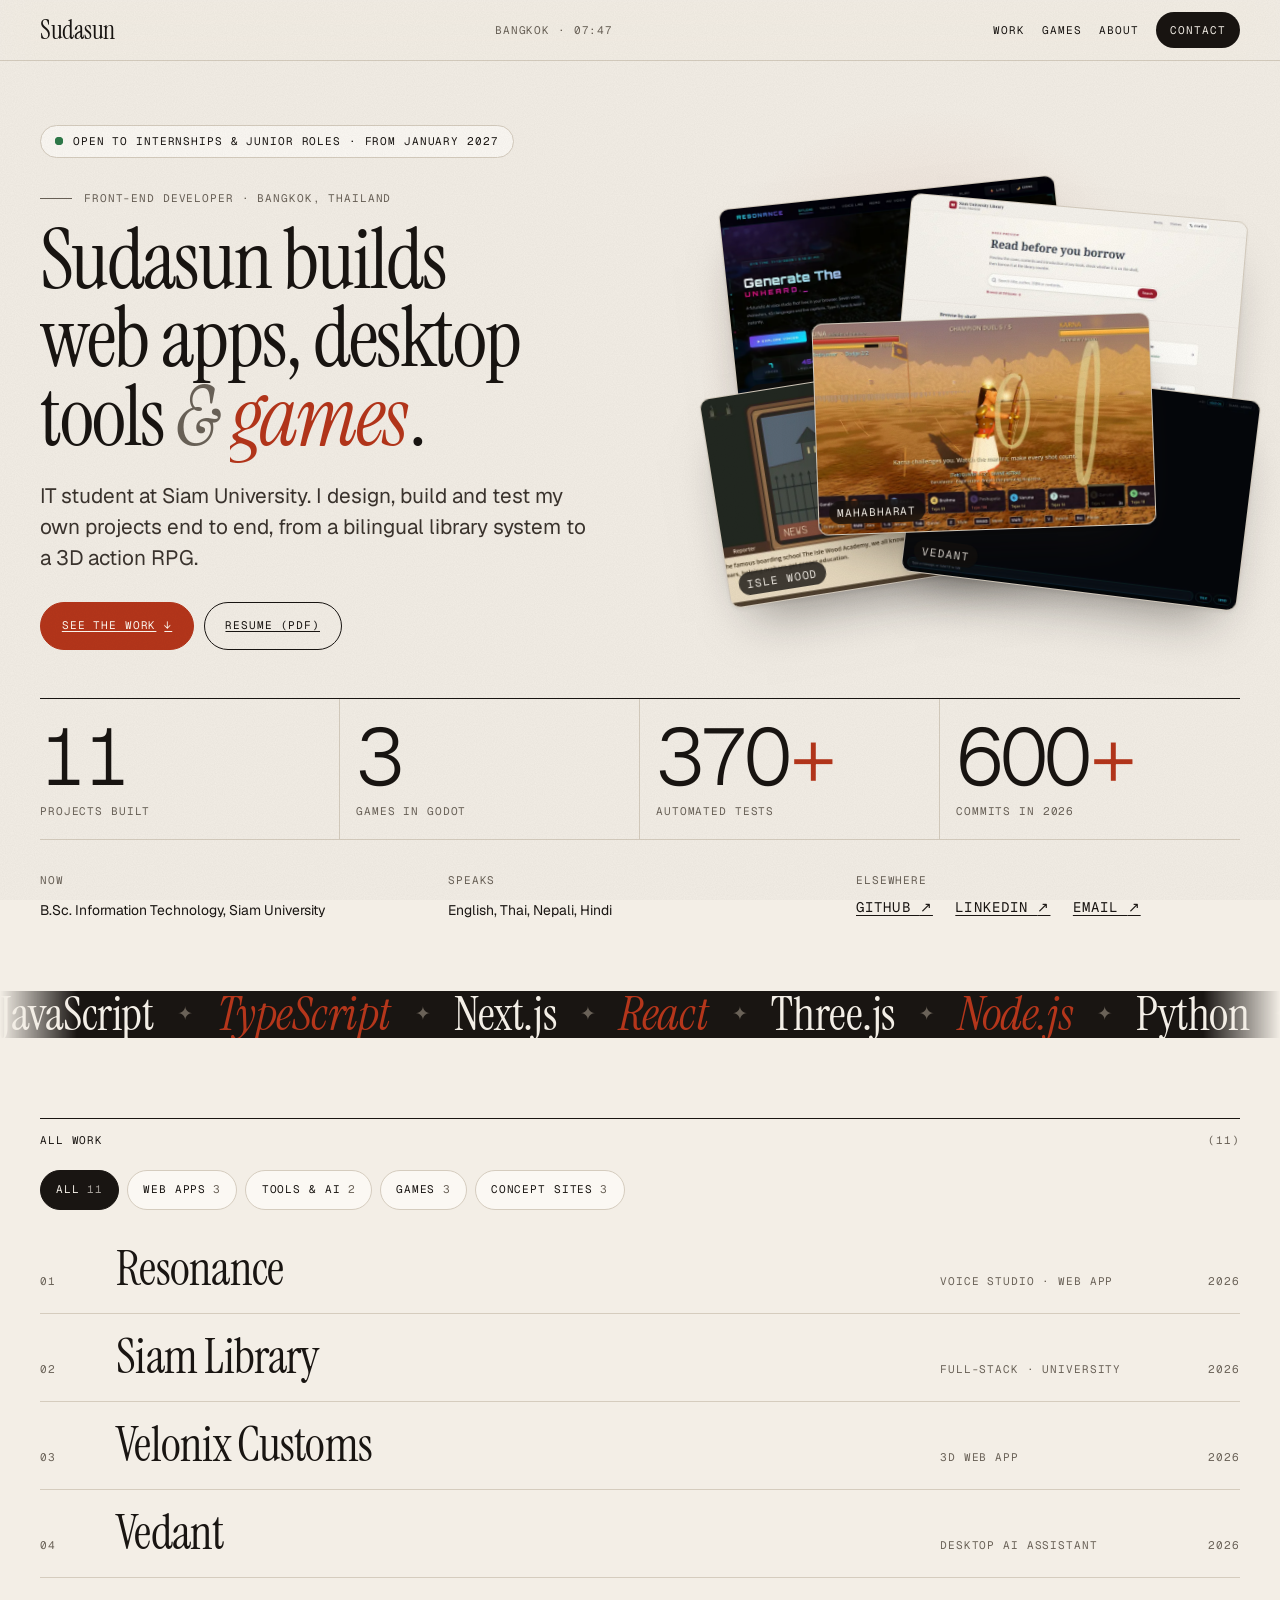
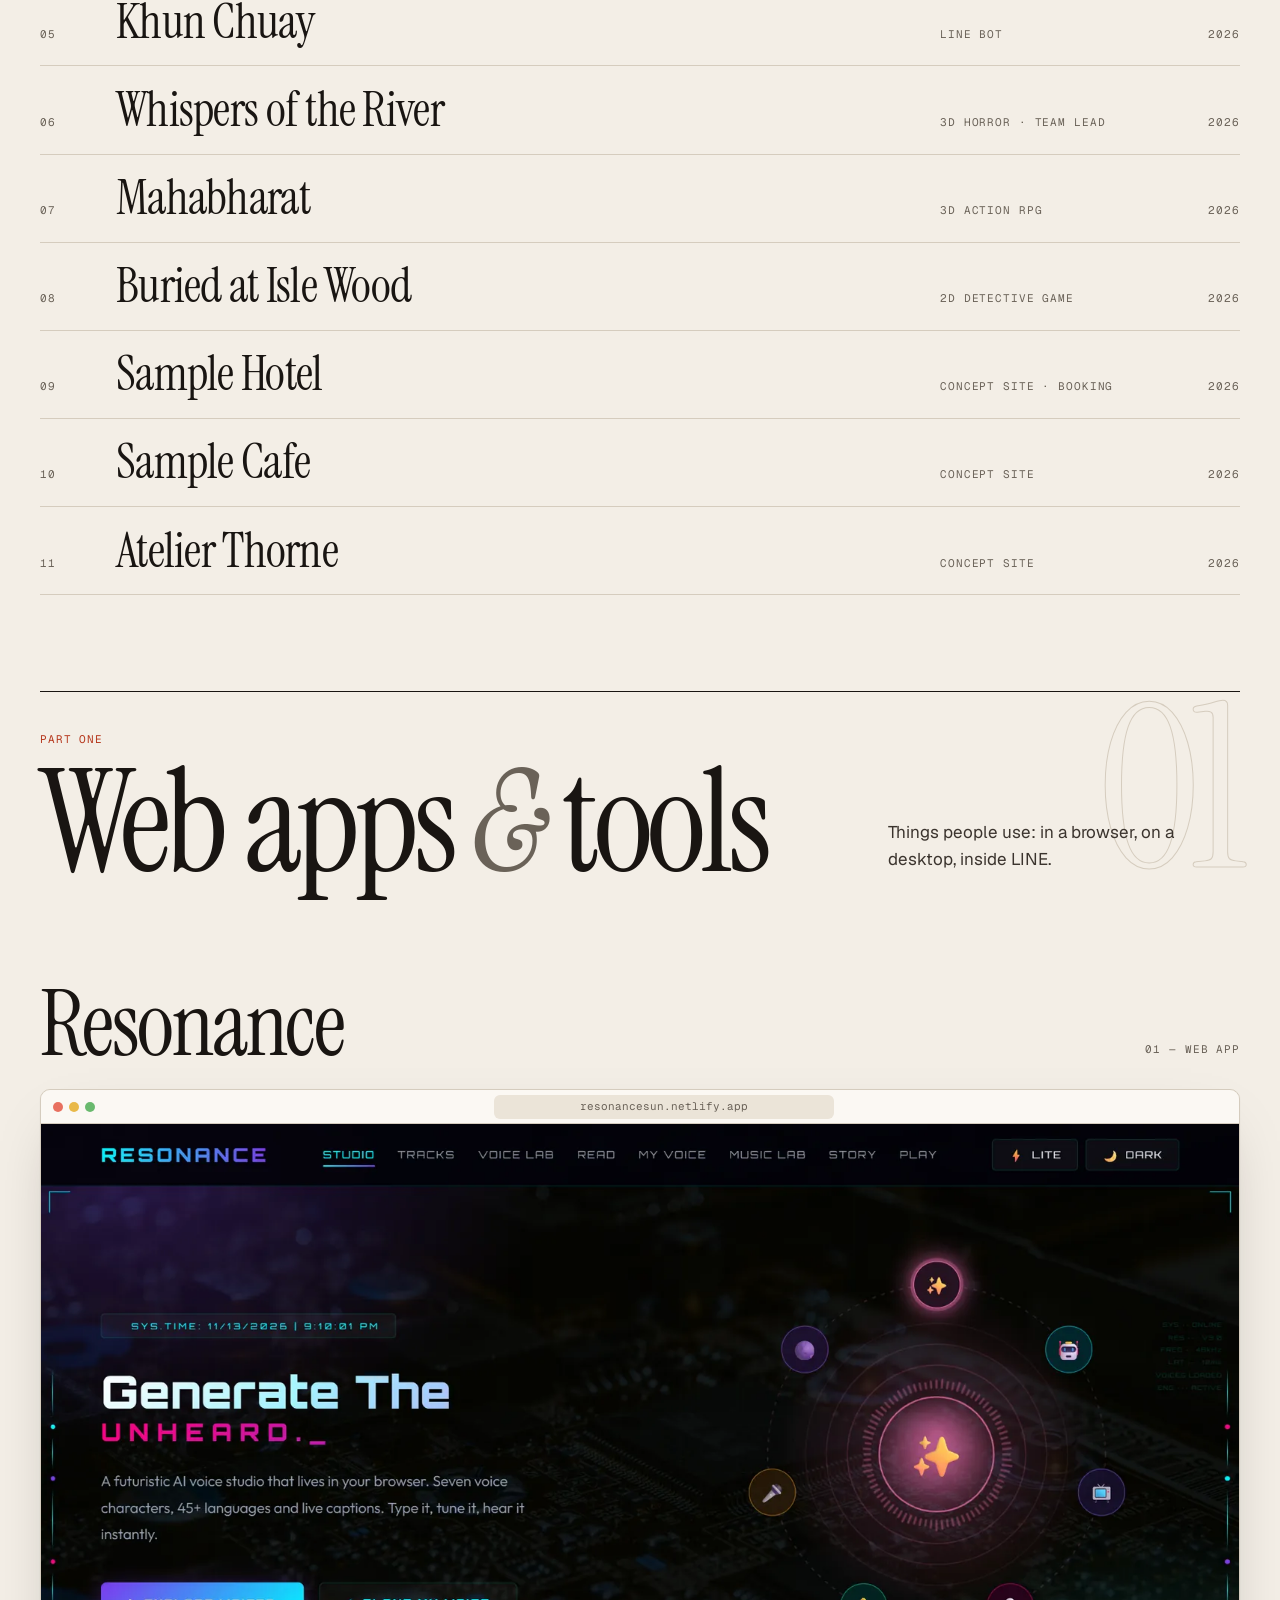
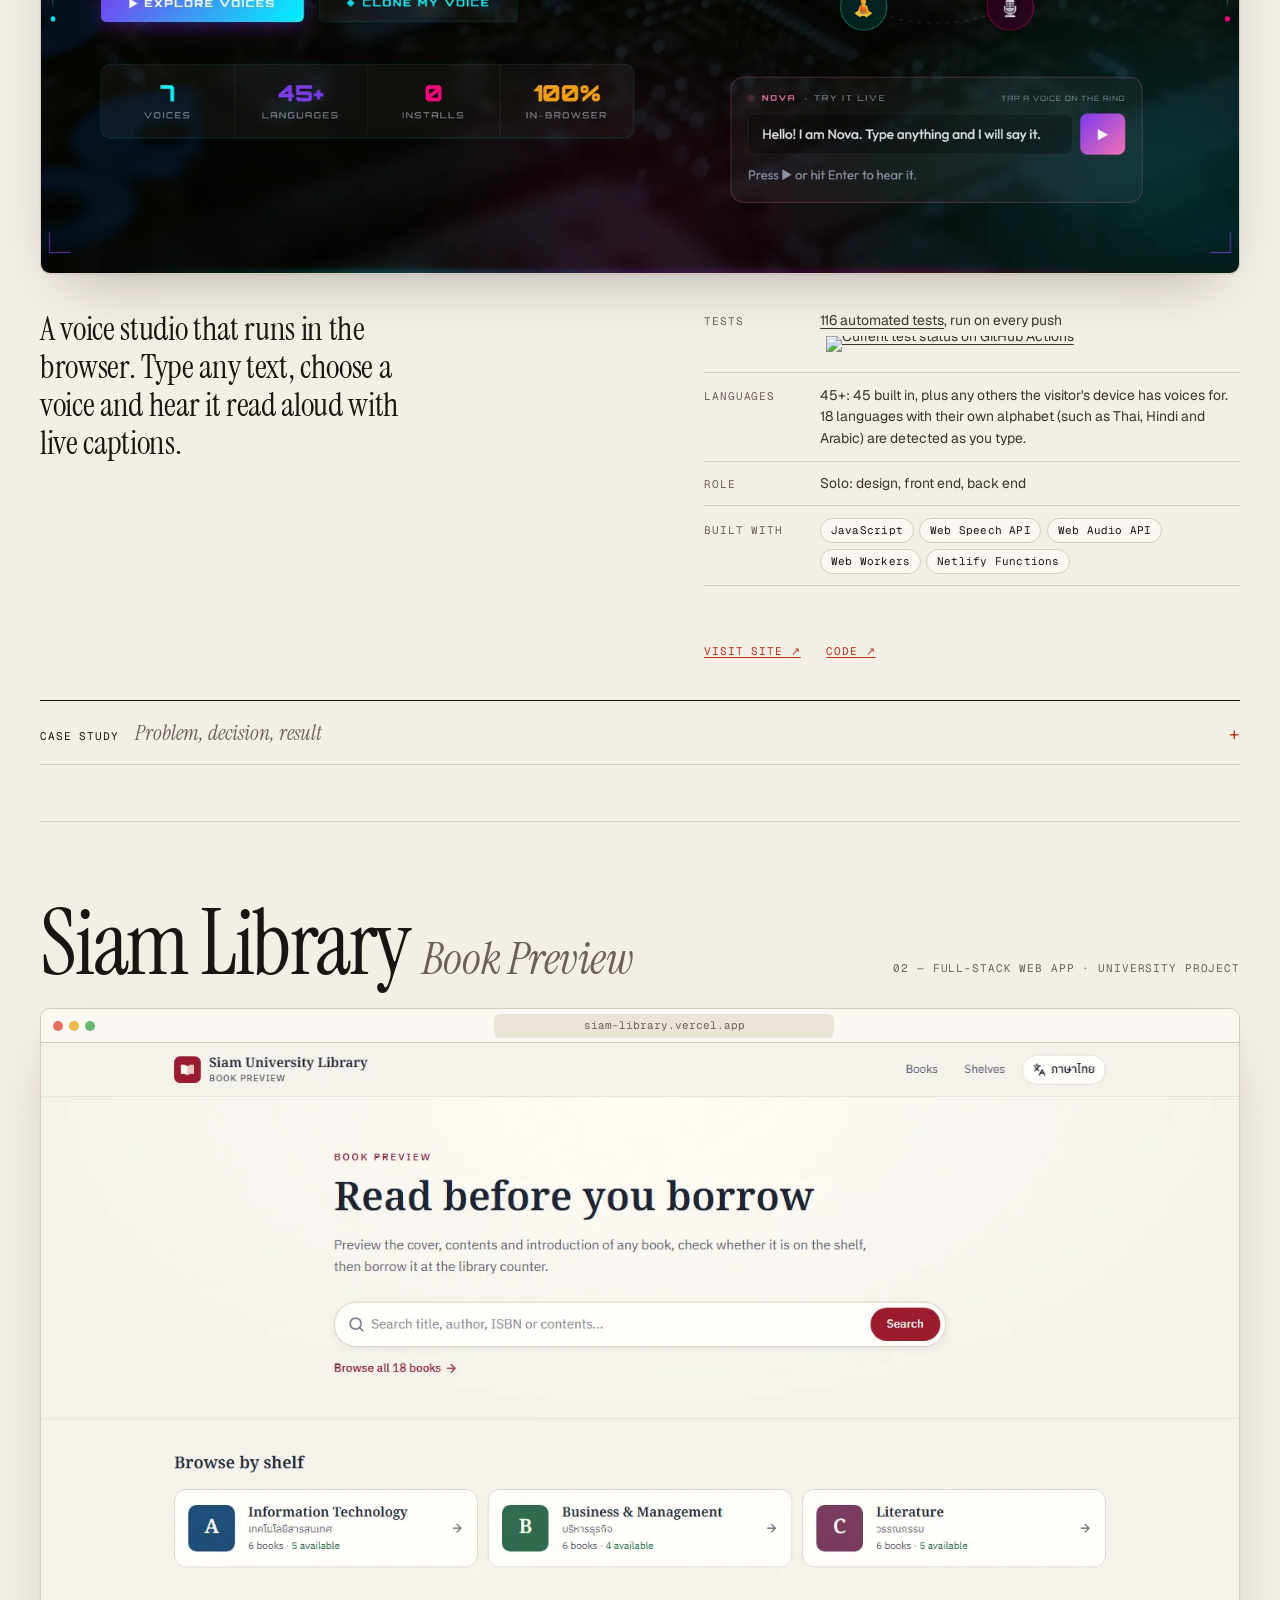
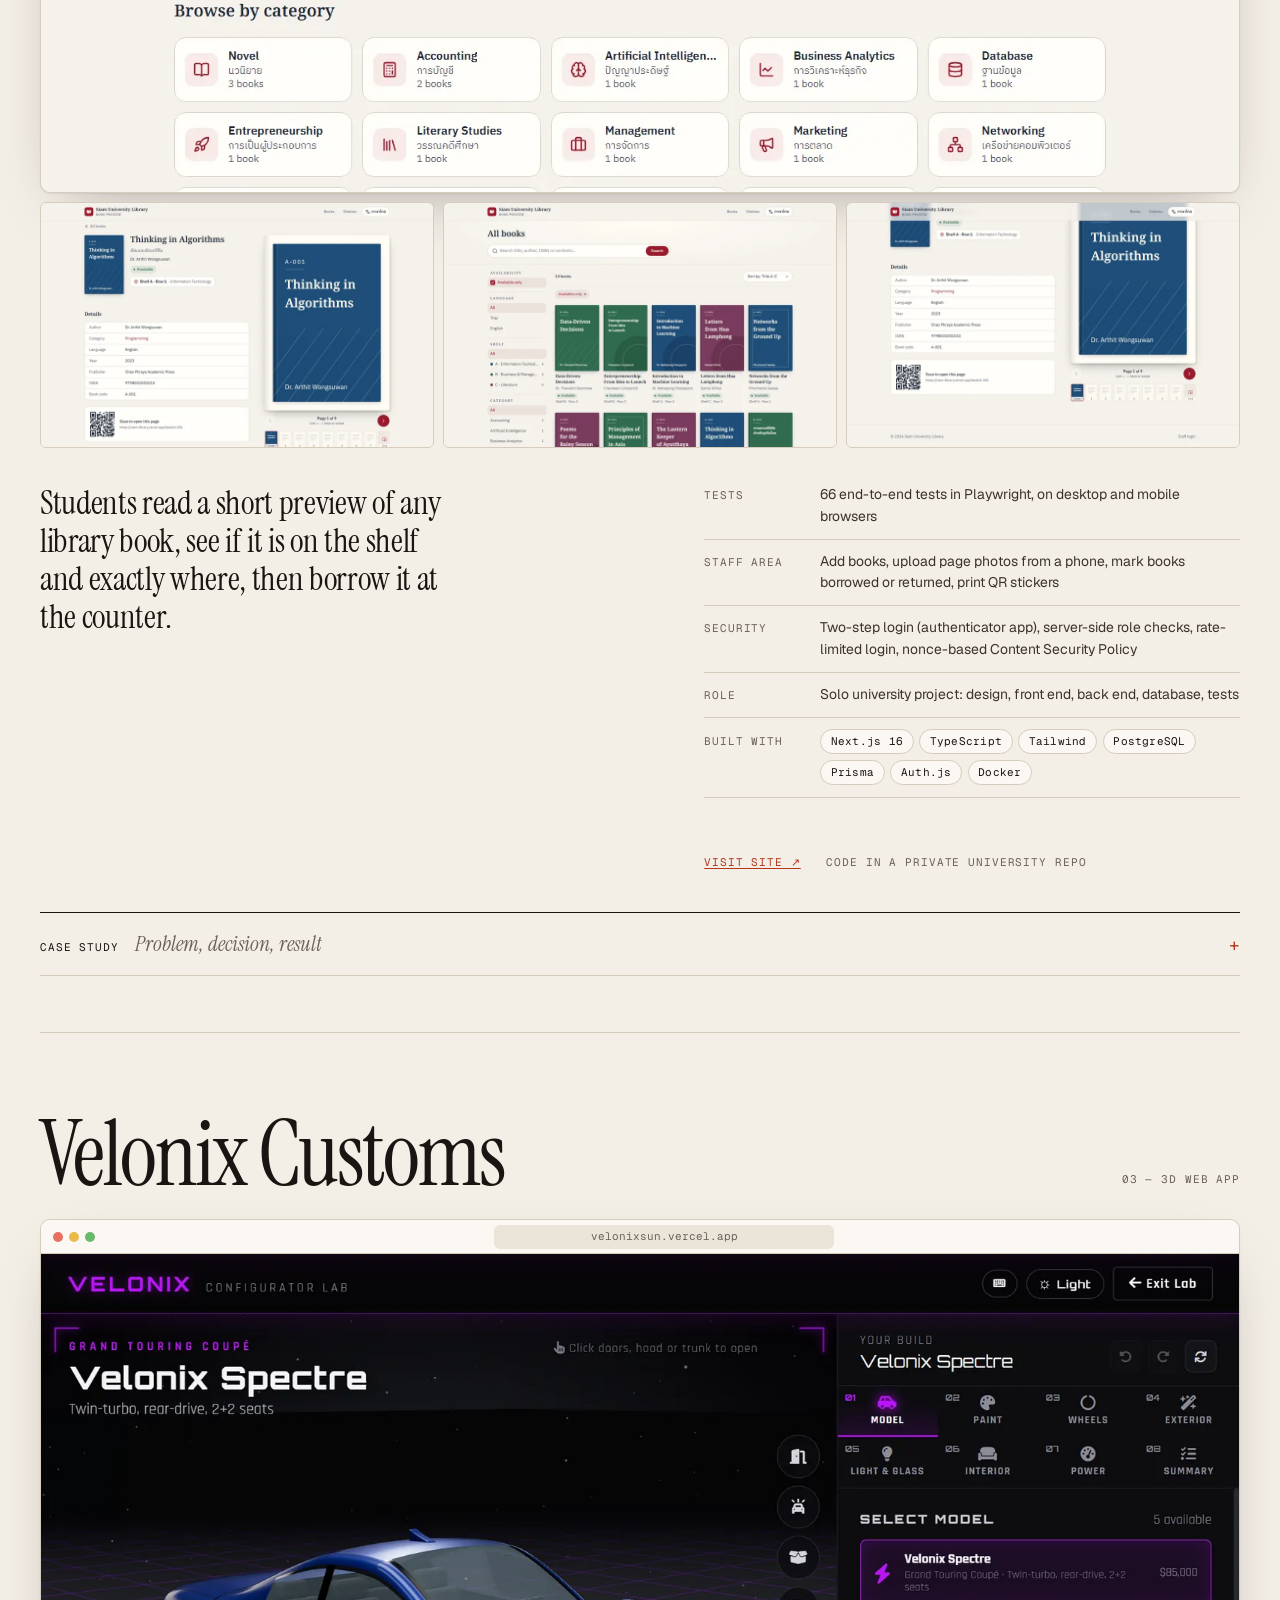
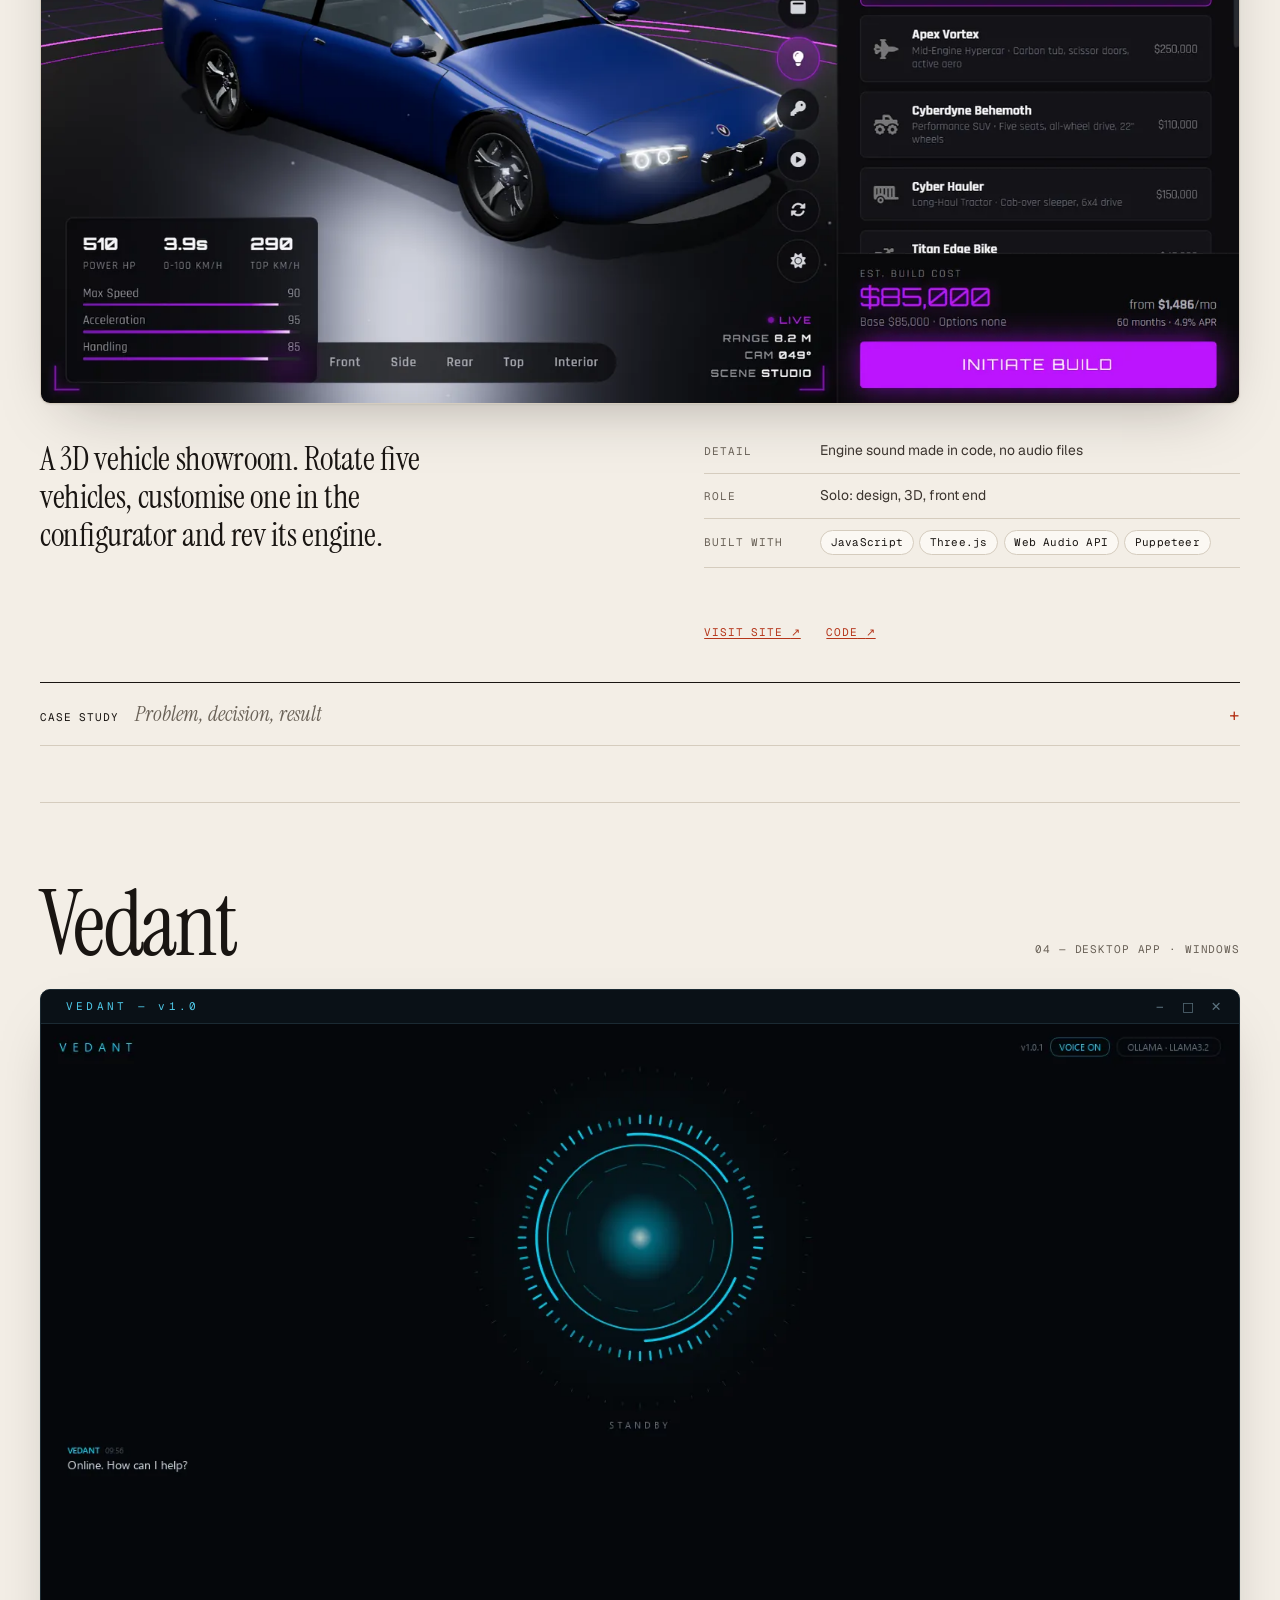
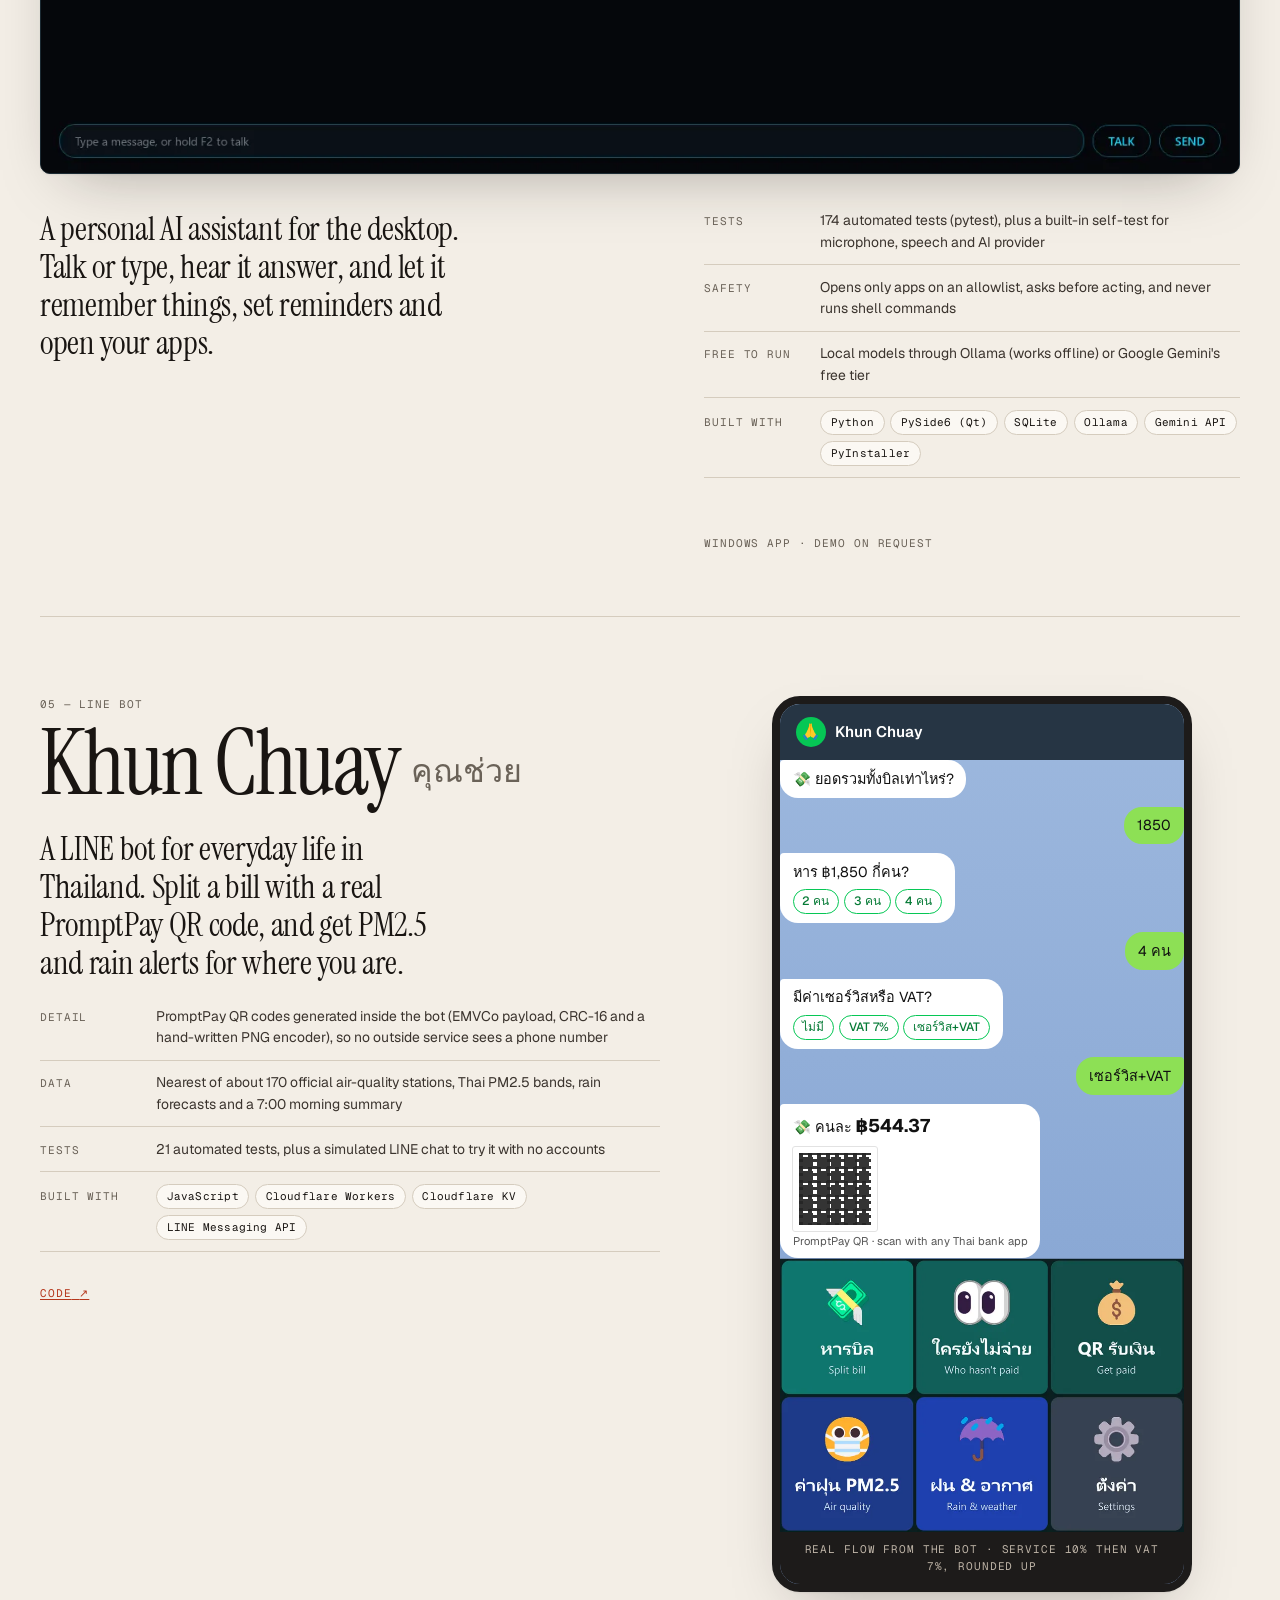
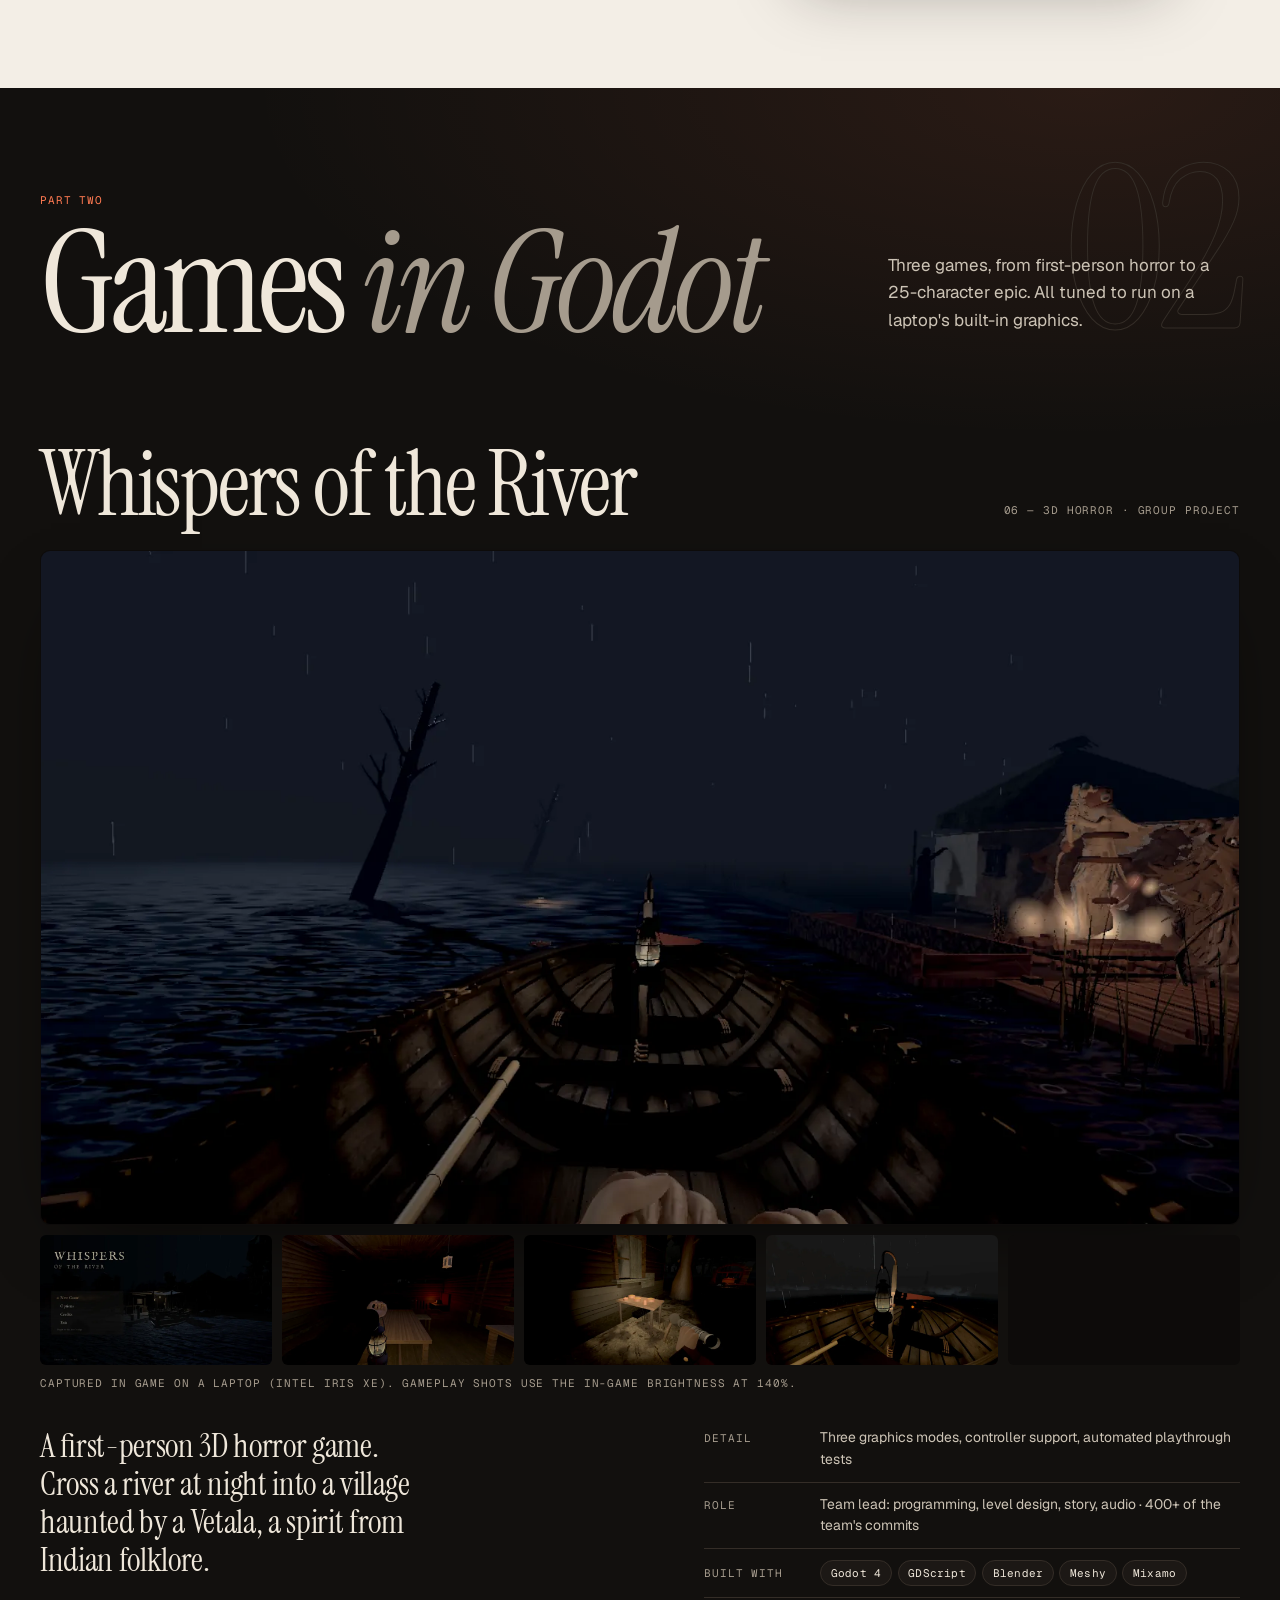
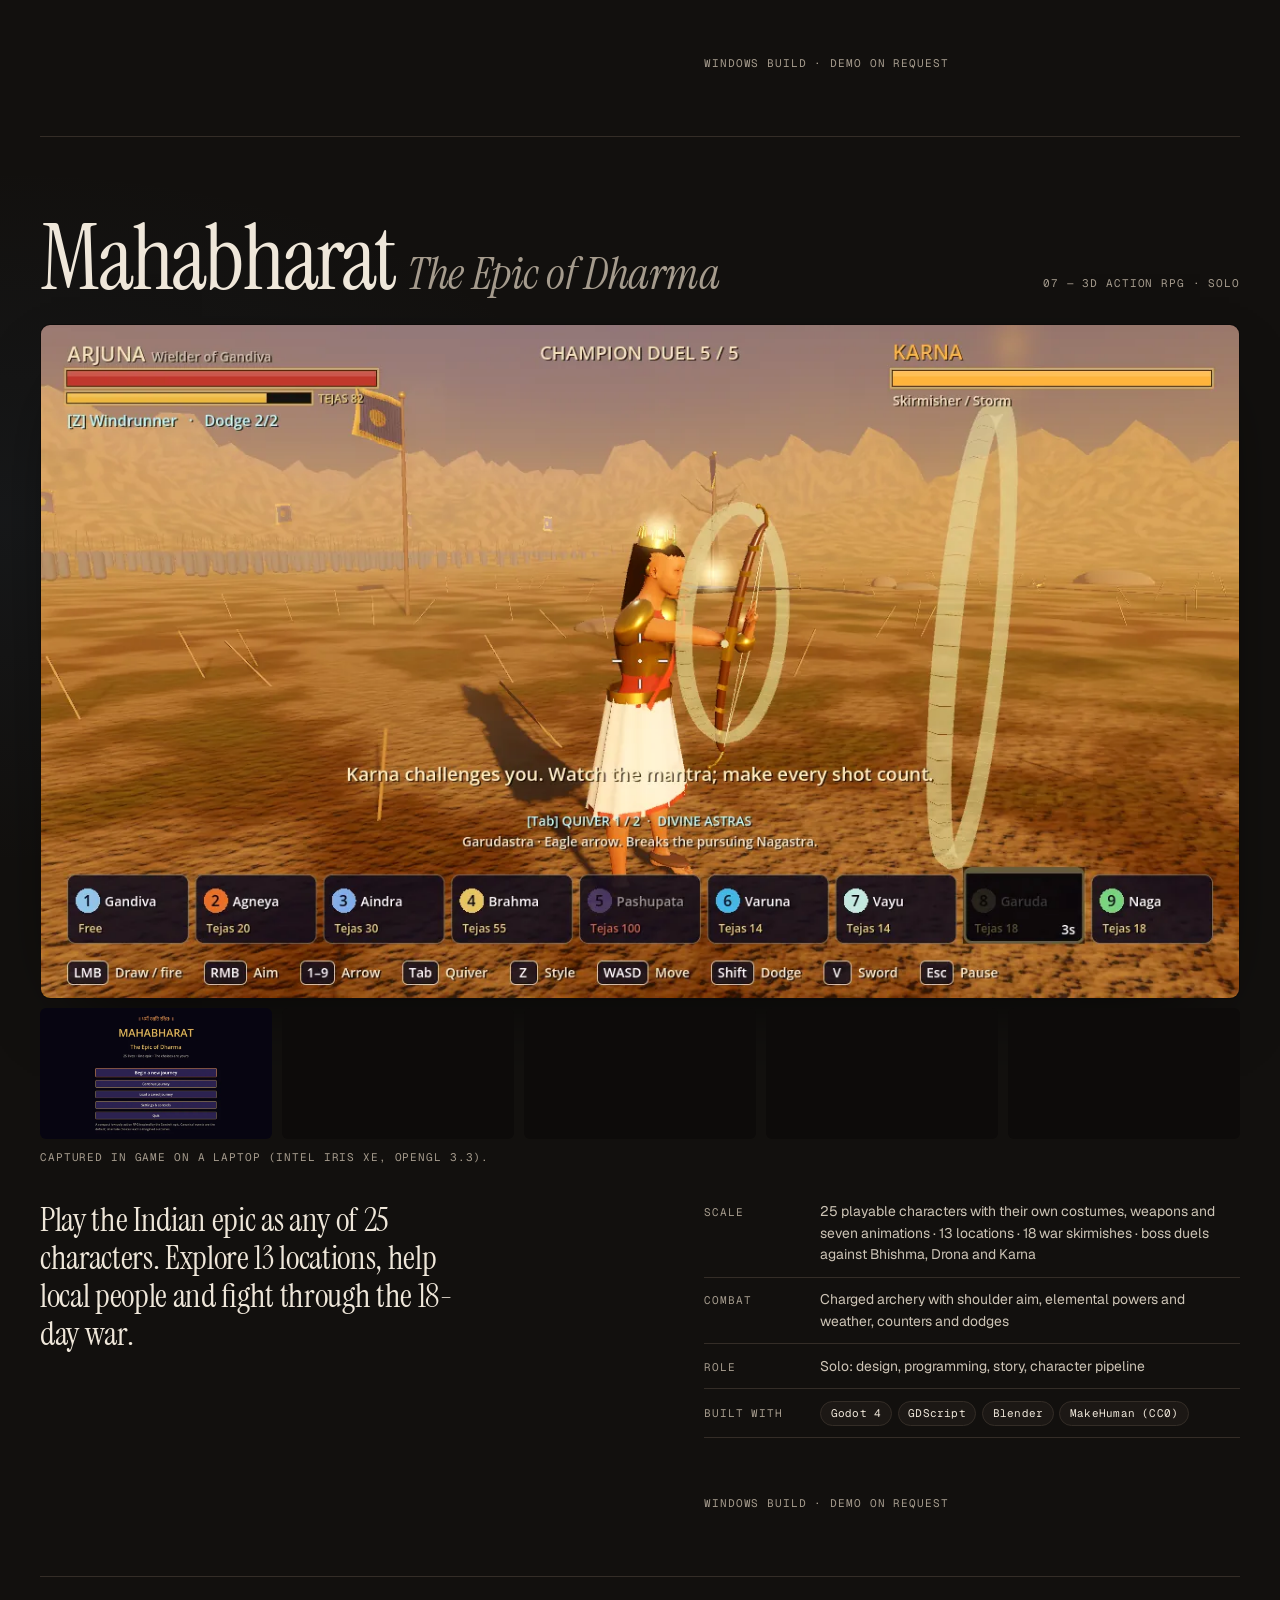
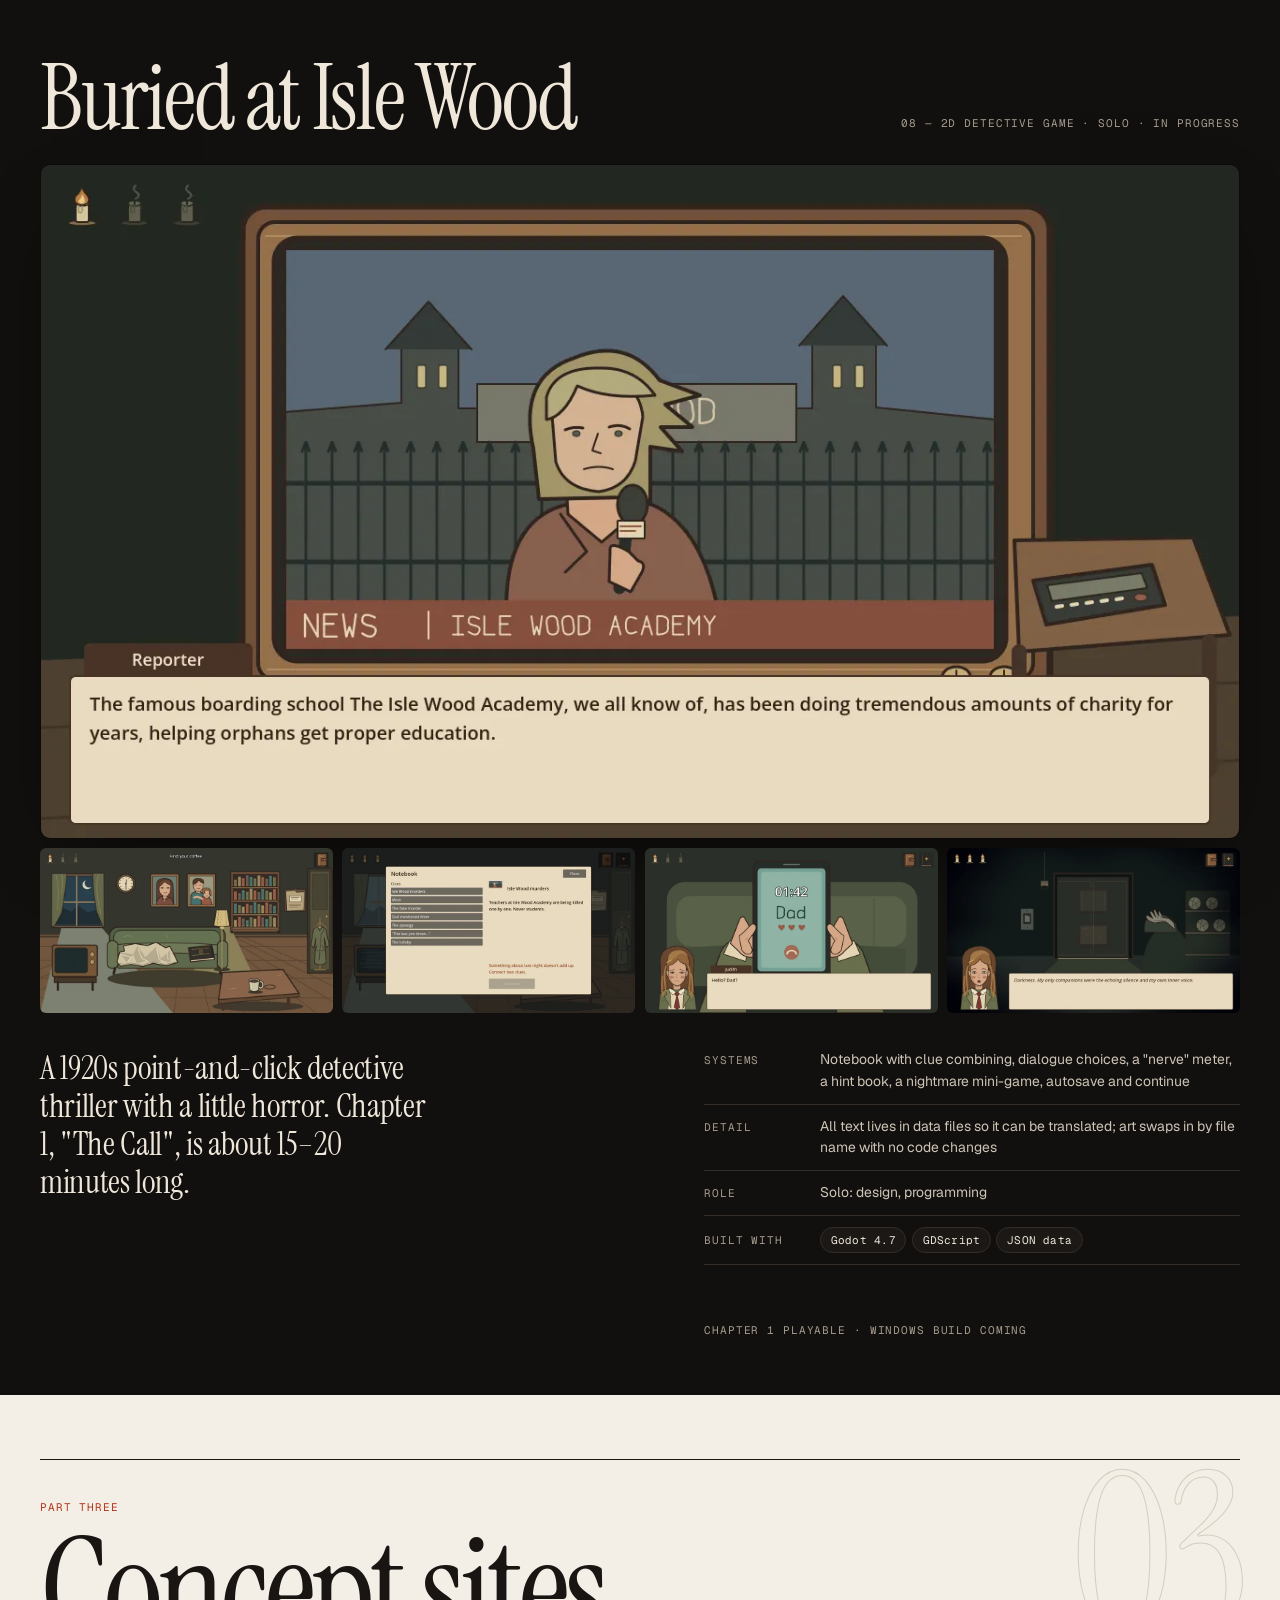
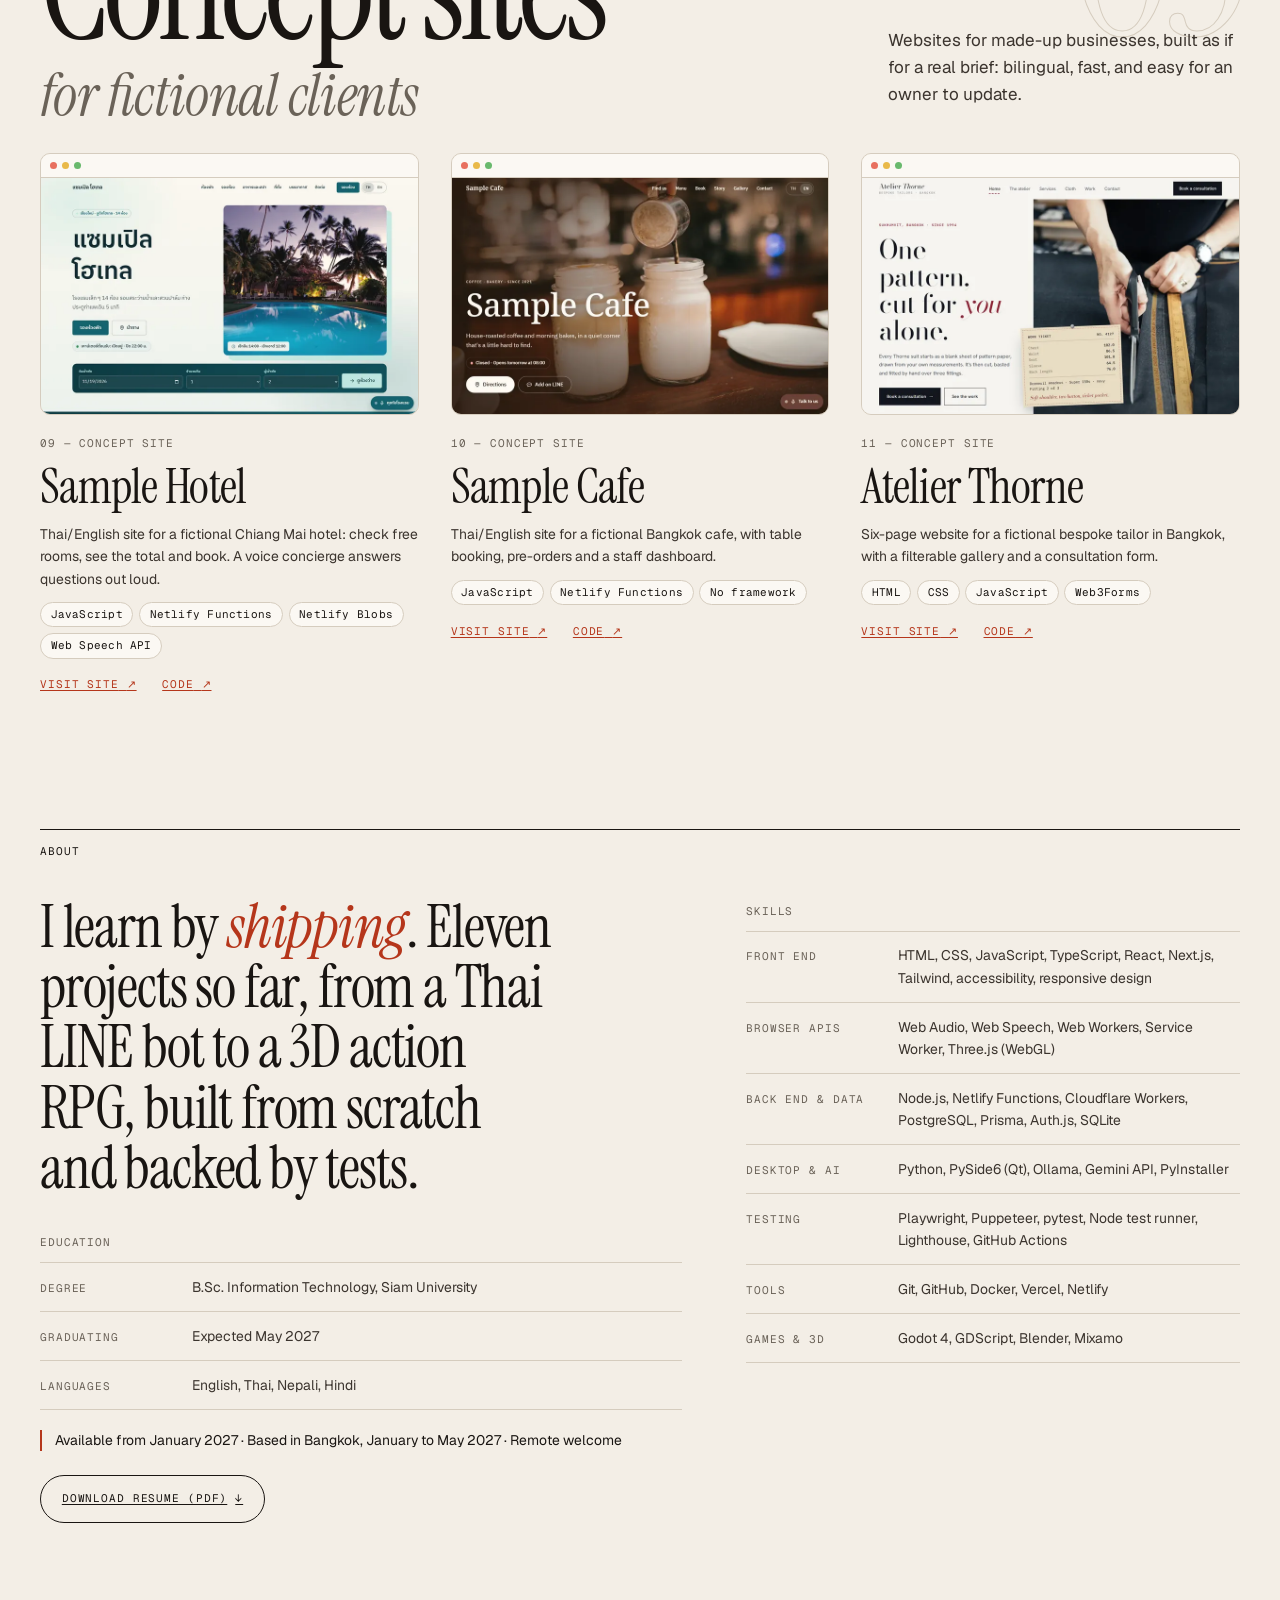
==== commit dcf50cda: "Sample Hotel: link to the now-public code" ====
--- a/index.html
+++ b/index.html
@@ -530,6 +530,7 @@
           <ul class="tags" role="list"><li>JavaScript</li><li>Netlify Functions</li><li>Netlify Blobs</li><li>Web Speech API</li></ul>
           <p class="project__links label">
             <a href="https://sample-hotel-demo.netlify.app/">Visit site<span class="sr-only">: Sample Hotel</span> <span aria-hidden="true">↗</span></a>
+            <a href="https://github.com/SUDARSUN-24/sample-hotel">Code<span class="sr-only">: Sample Hotel on GitHub</span> <span aria-hidden="true">↗</span></a>
           </p>
         </article>
 
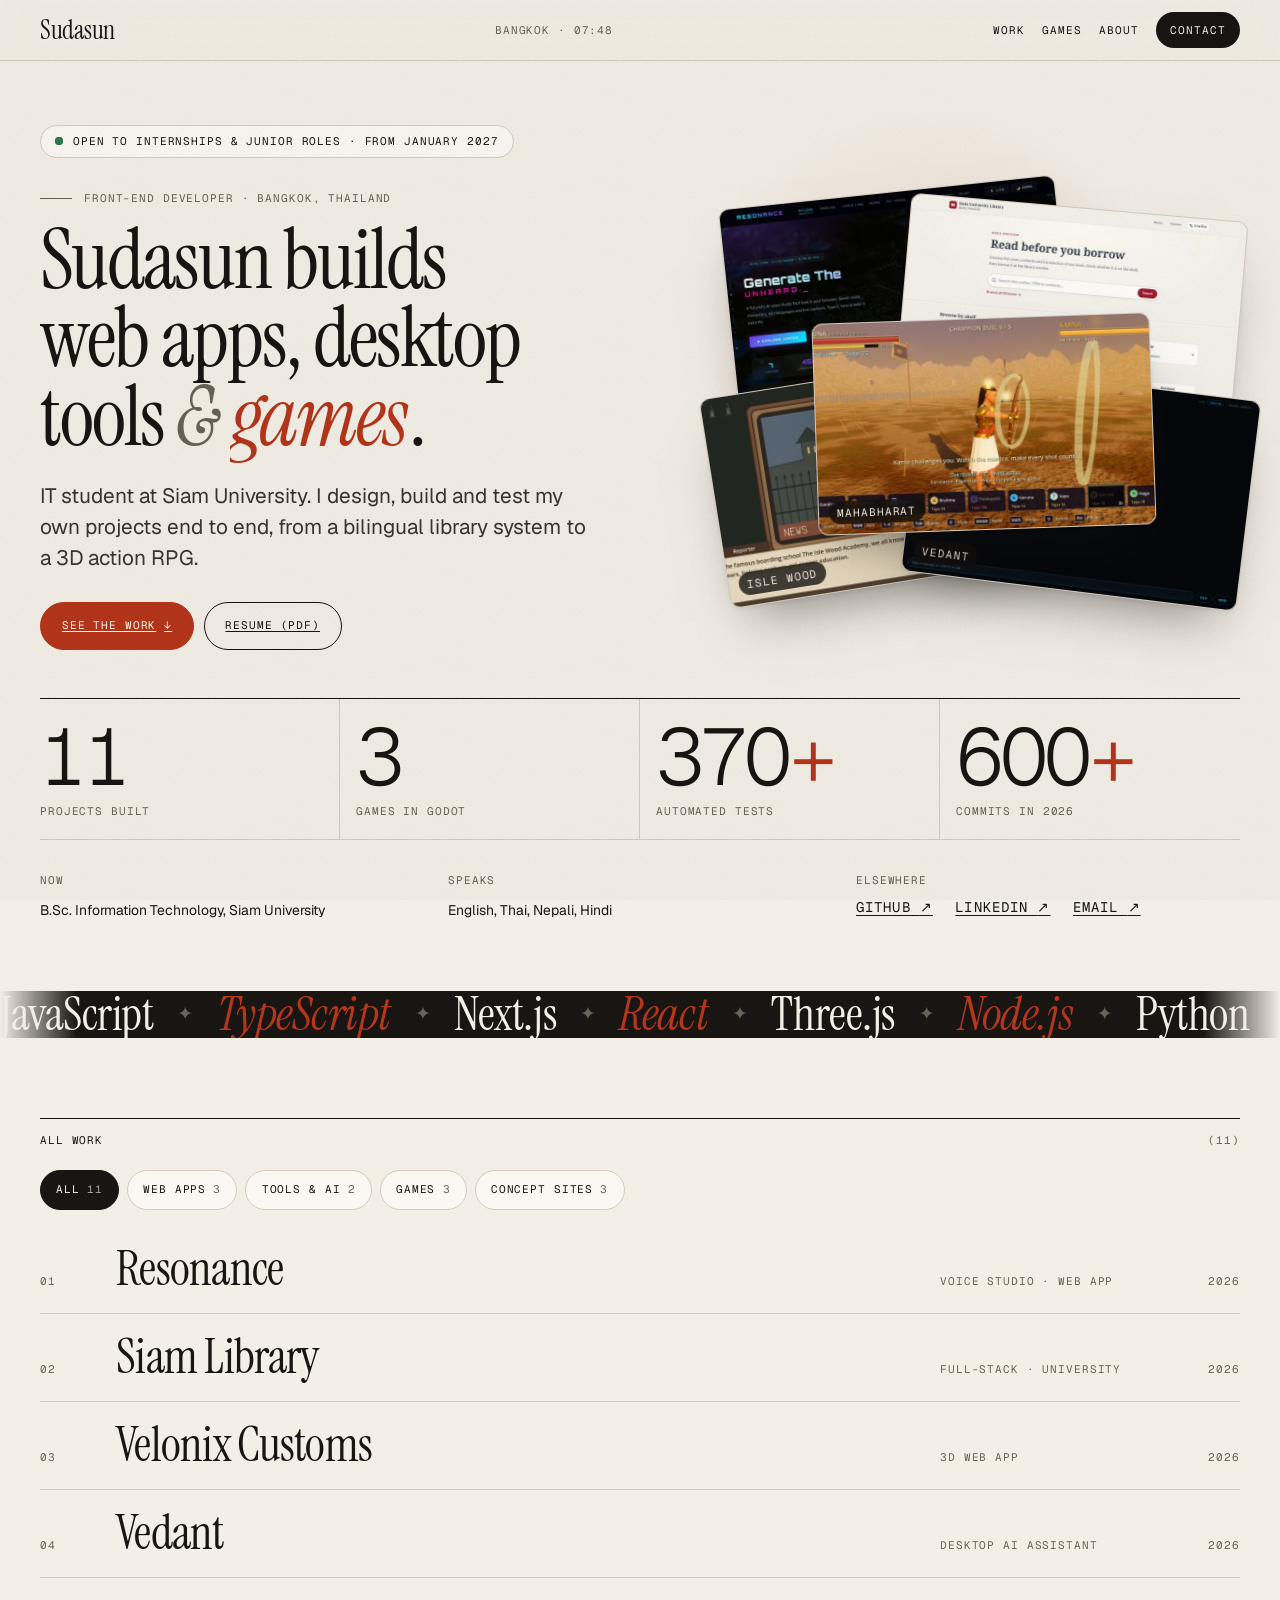
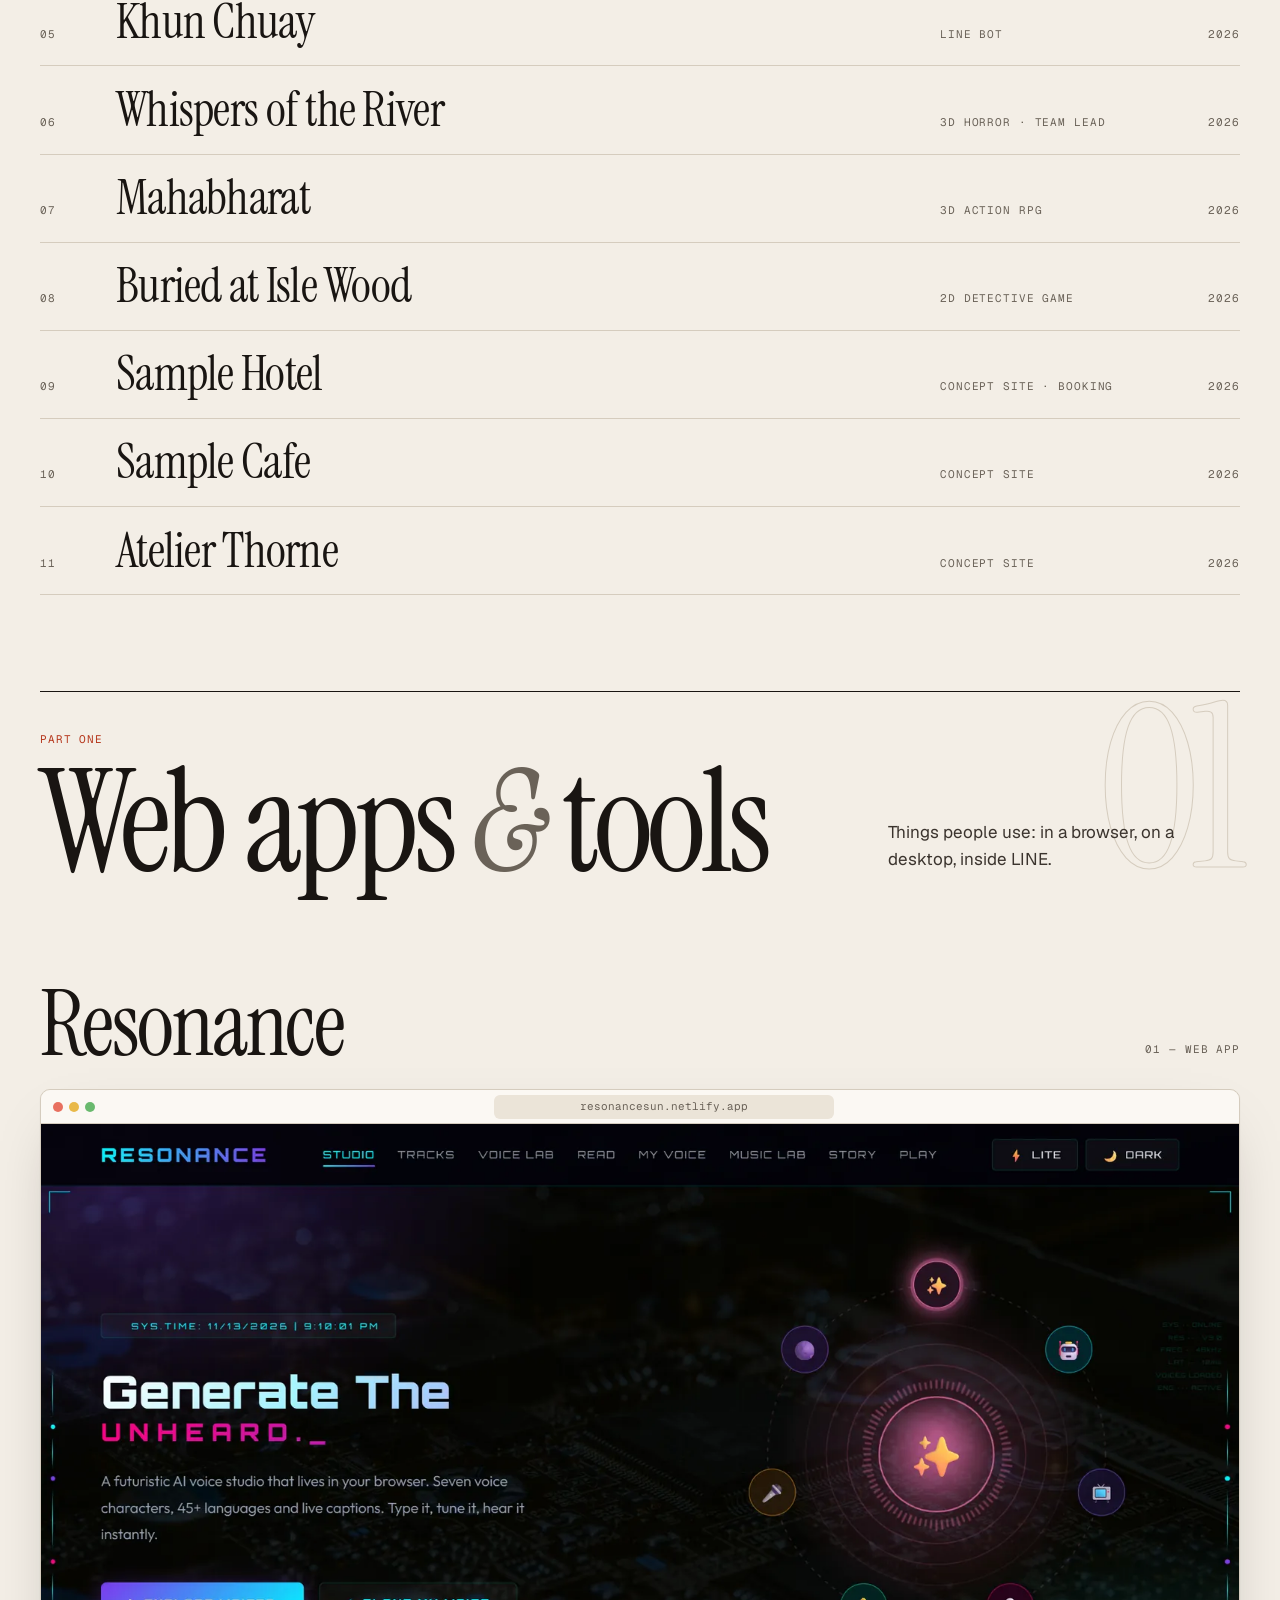
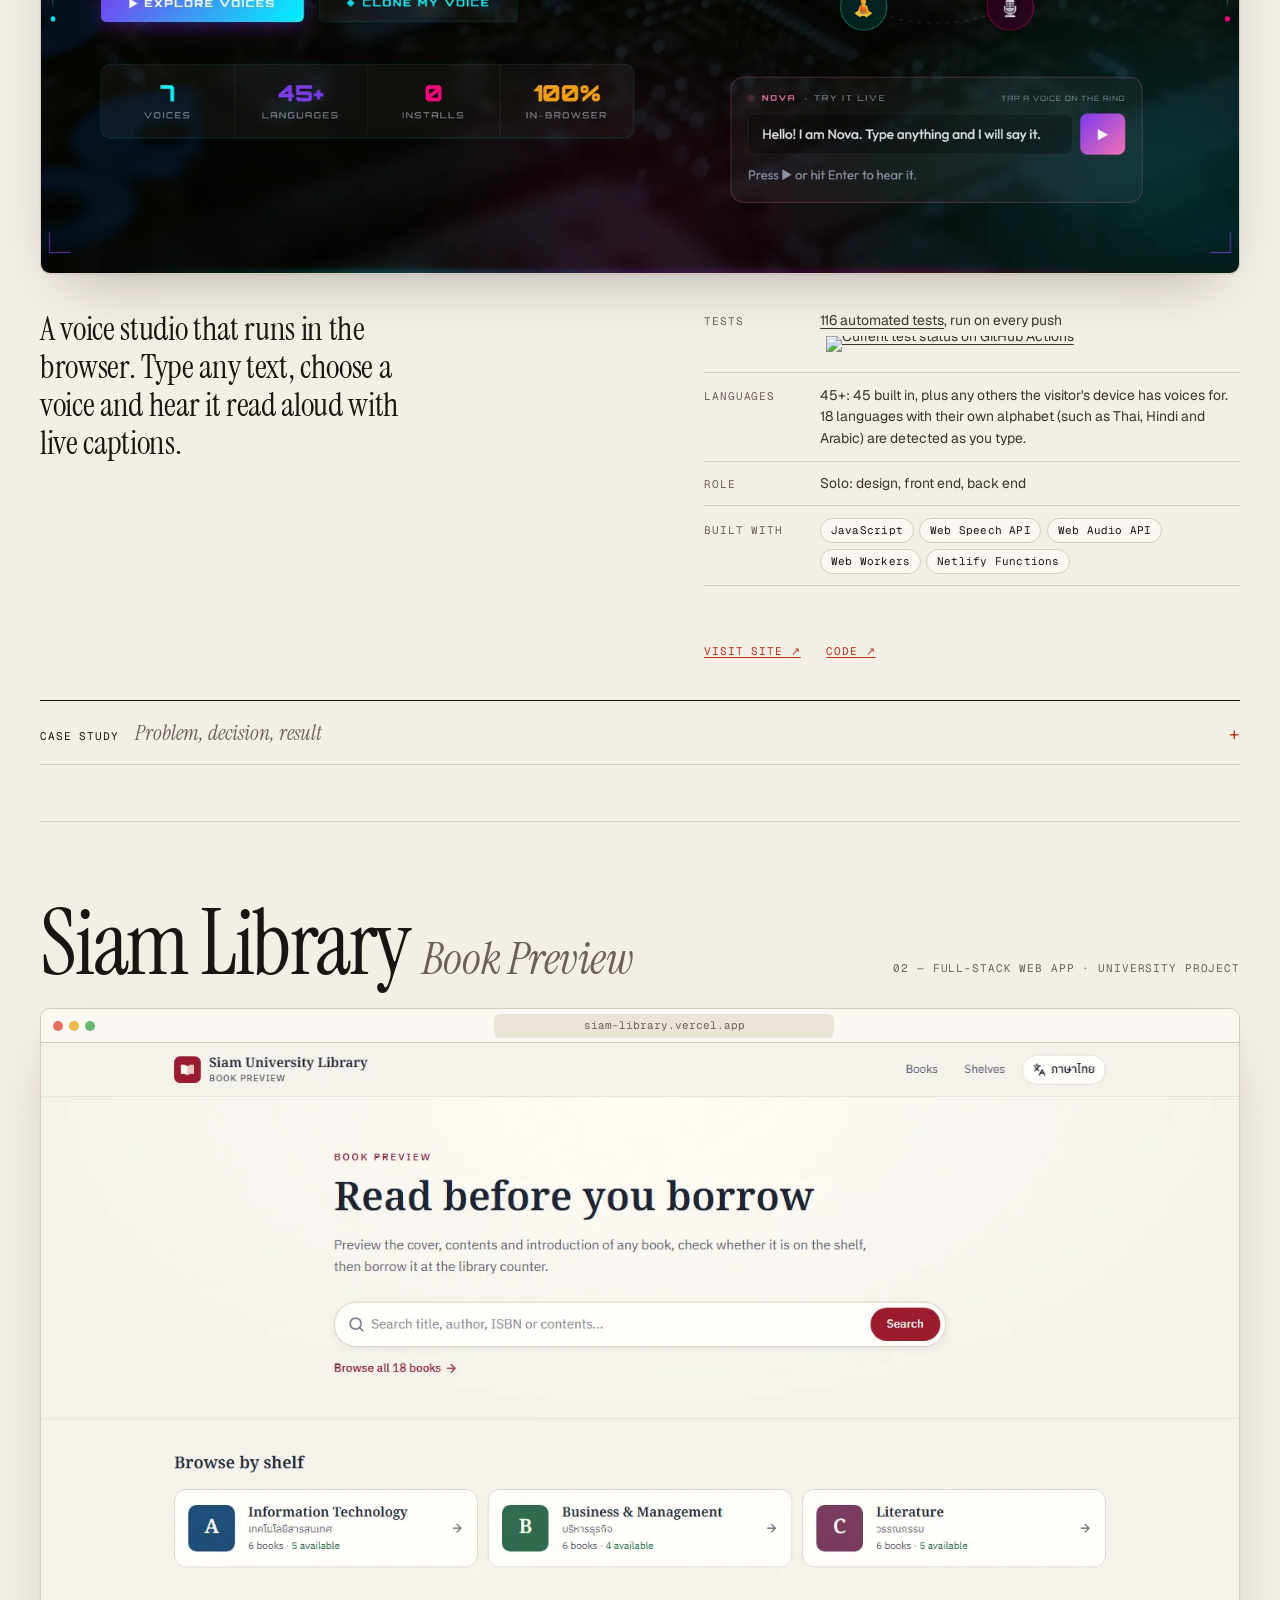
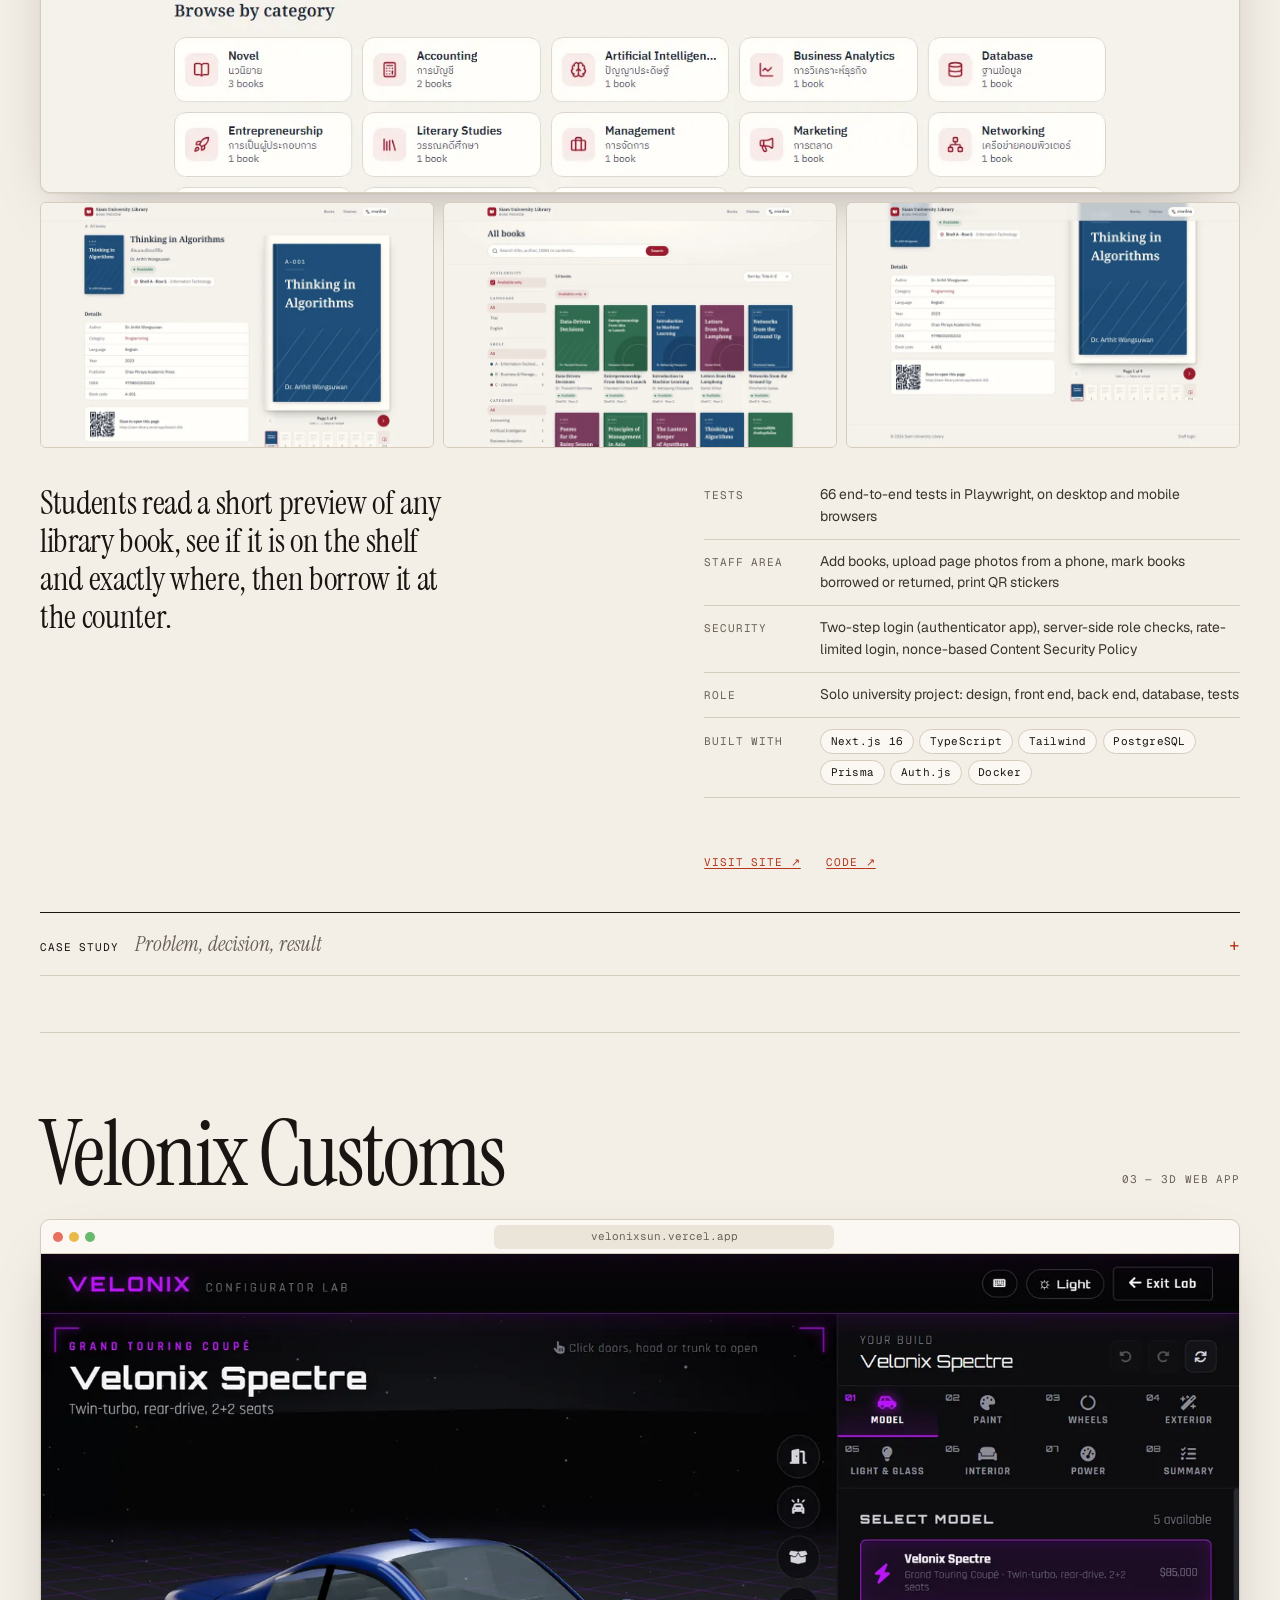
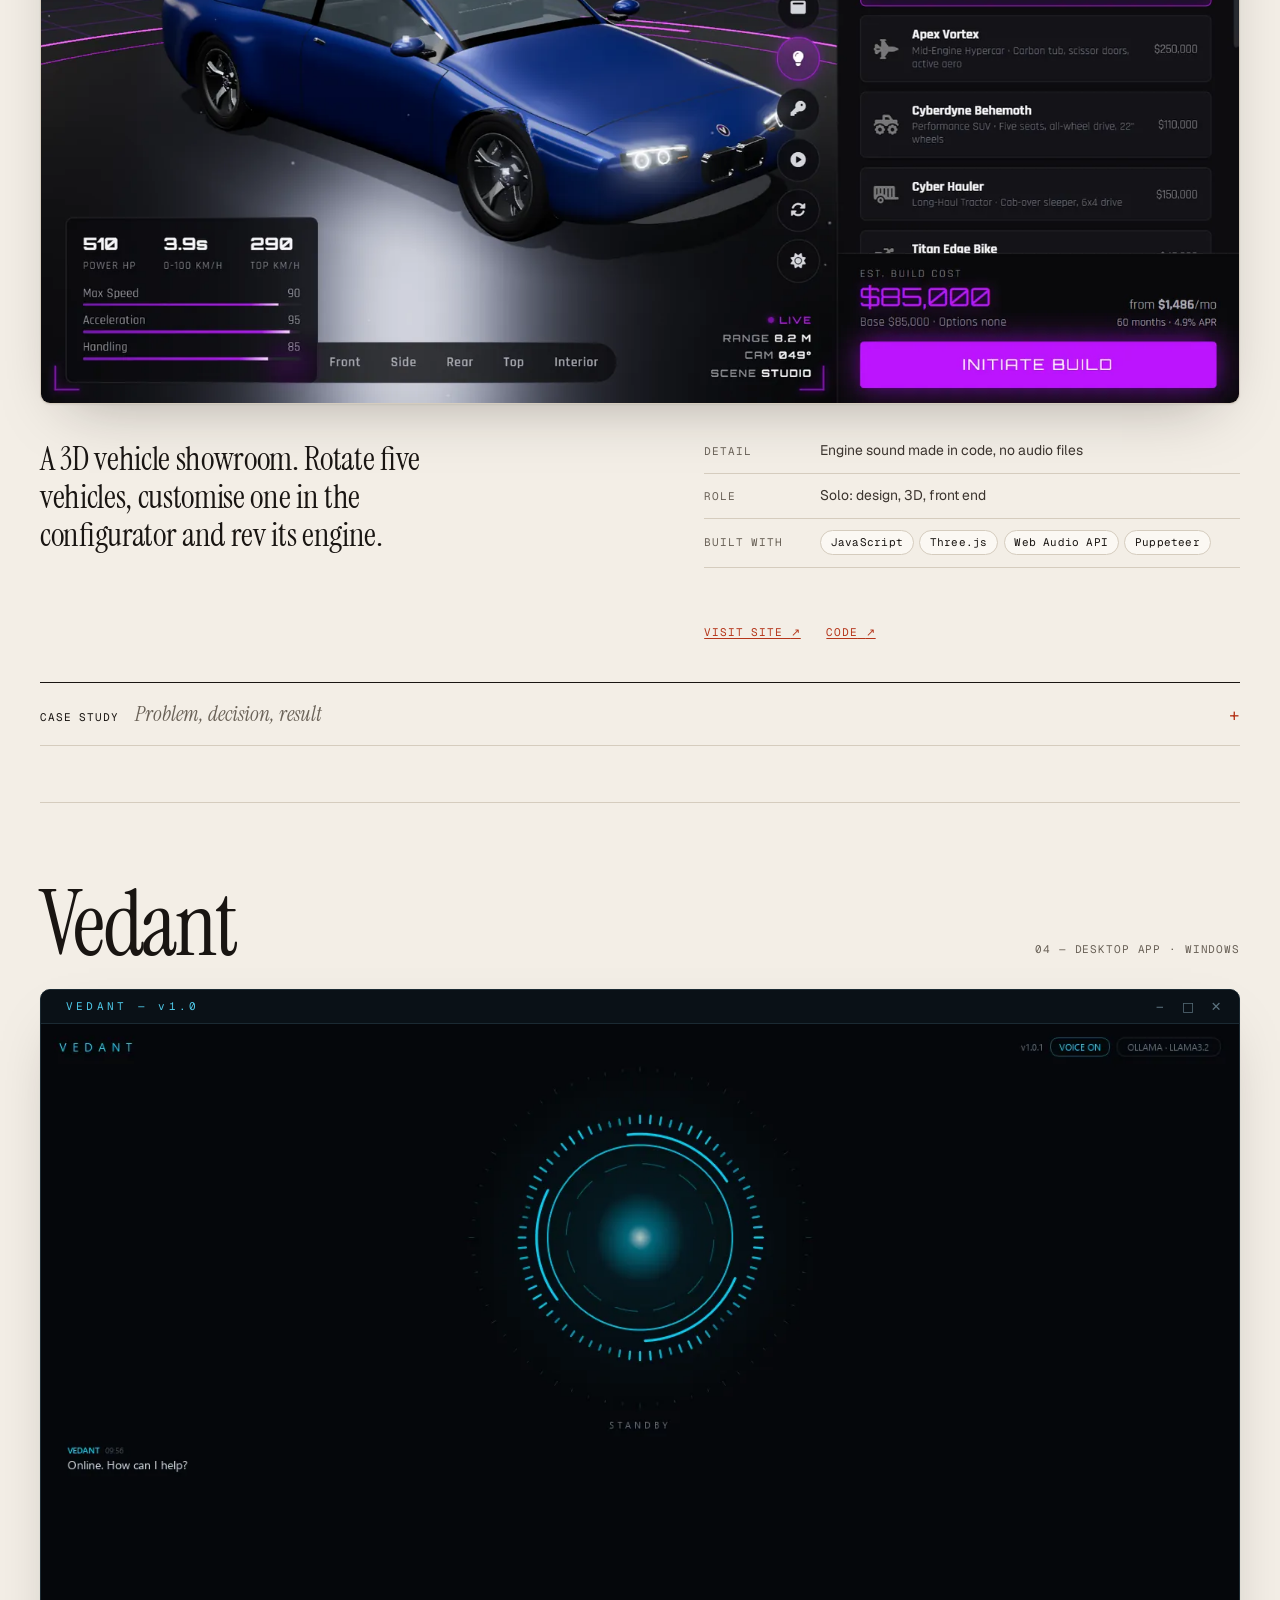
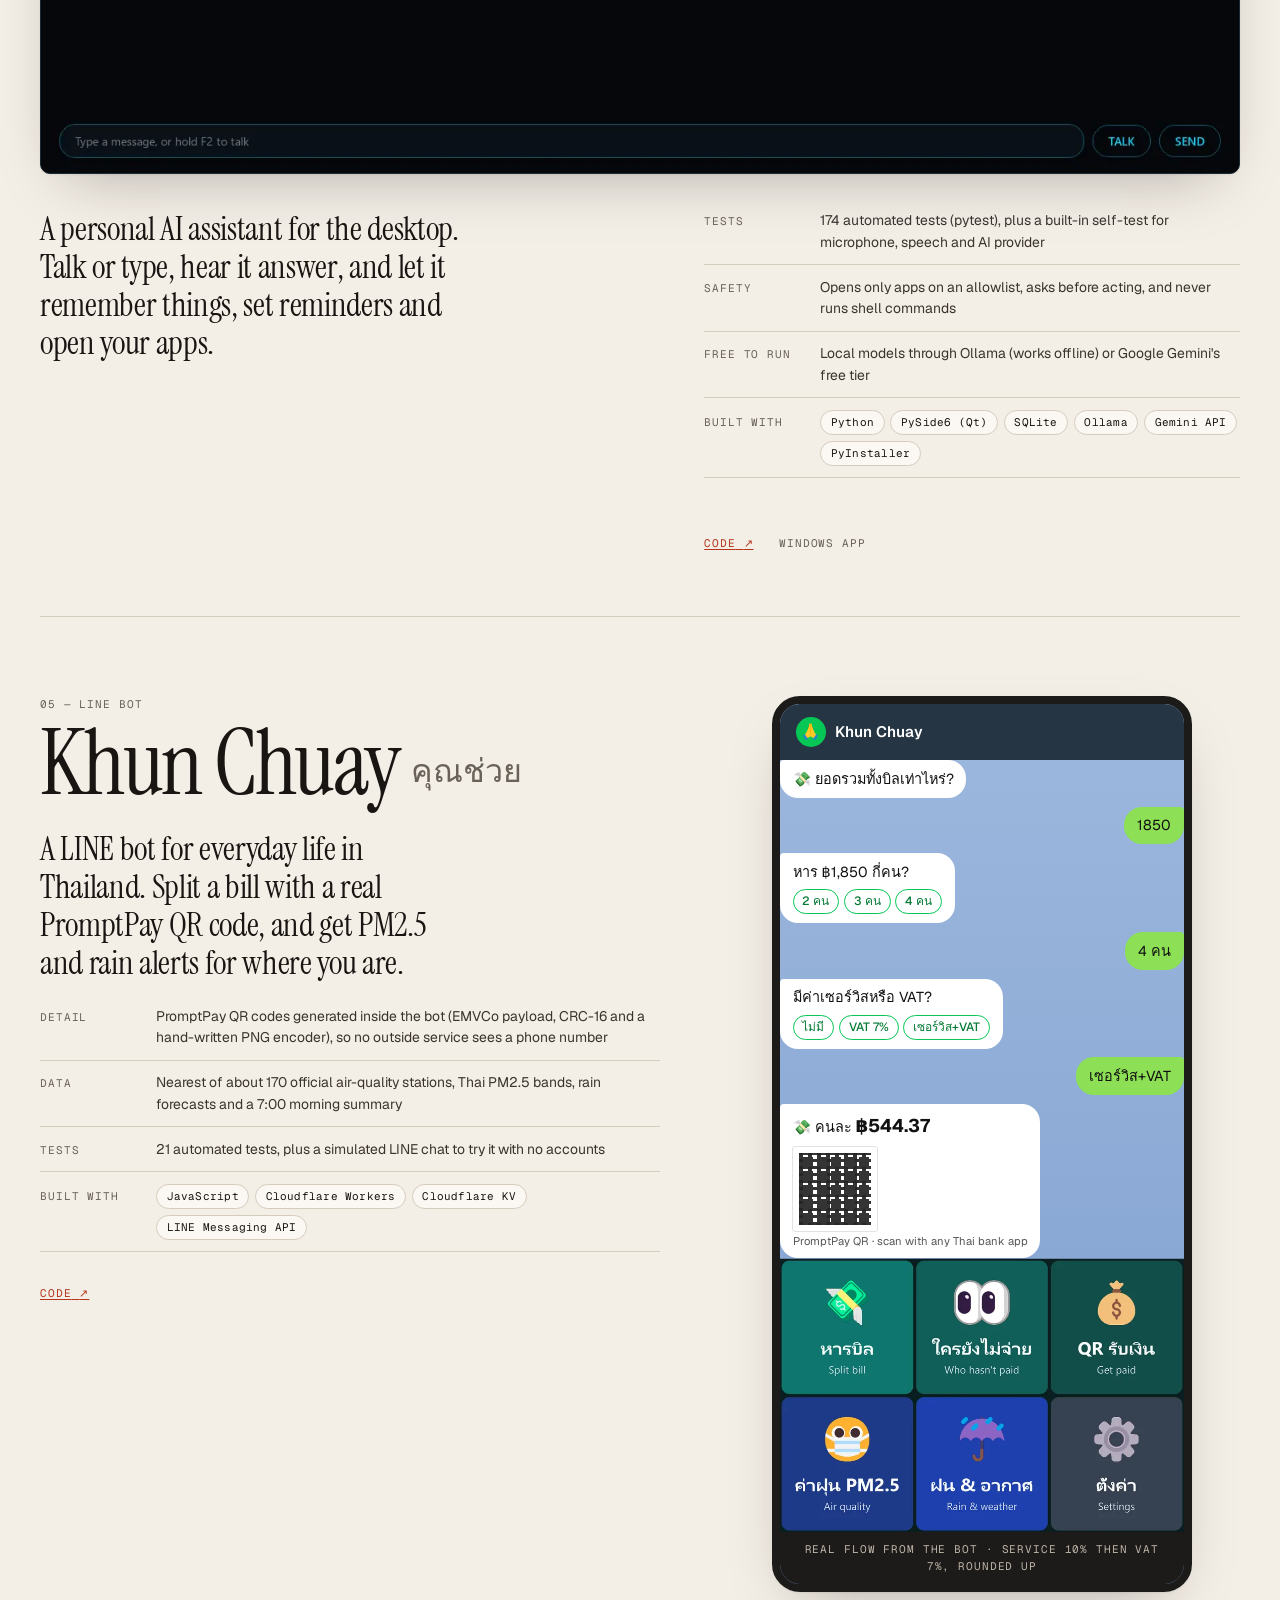
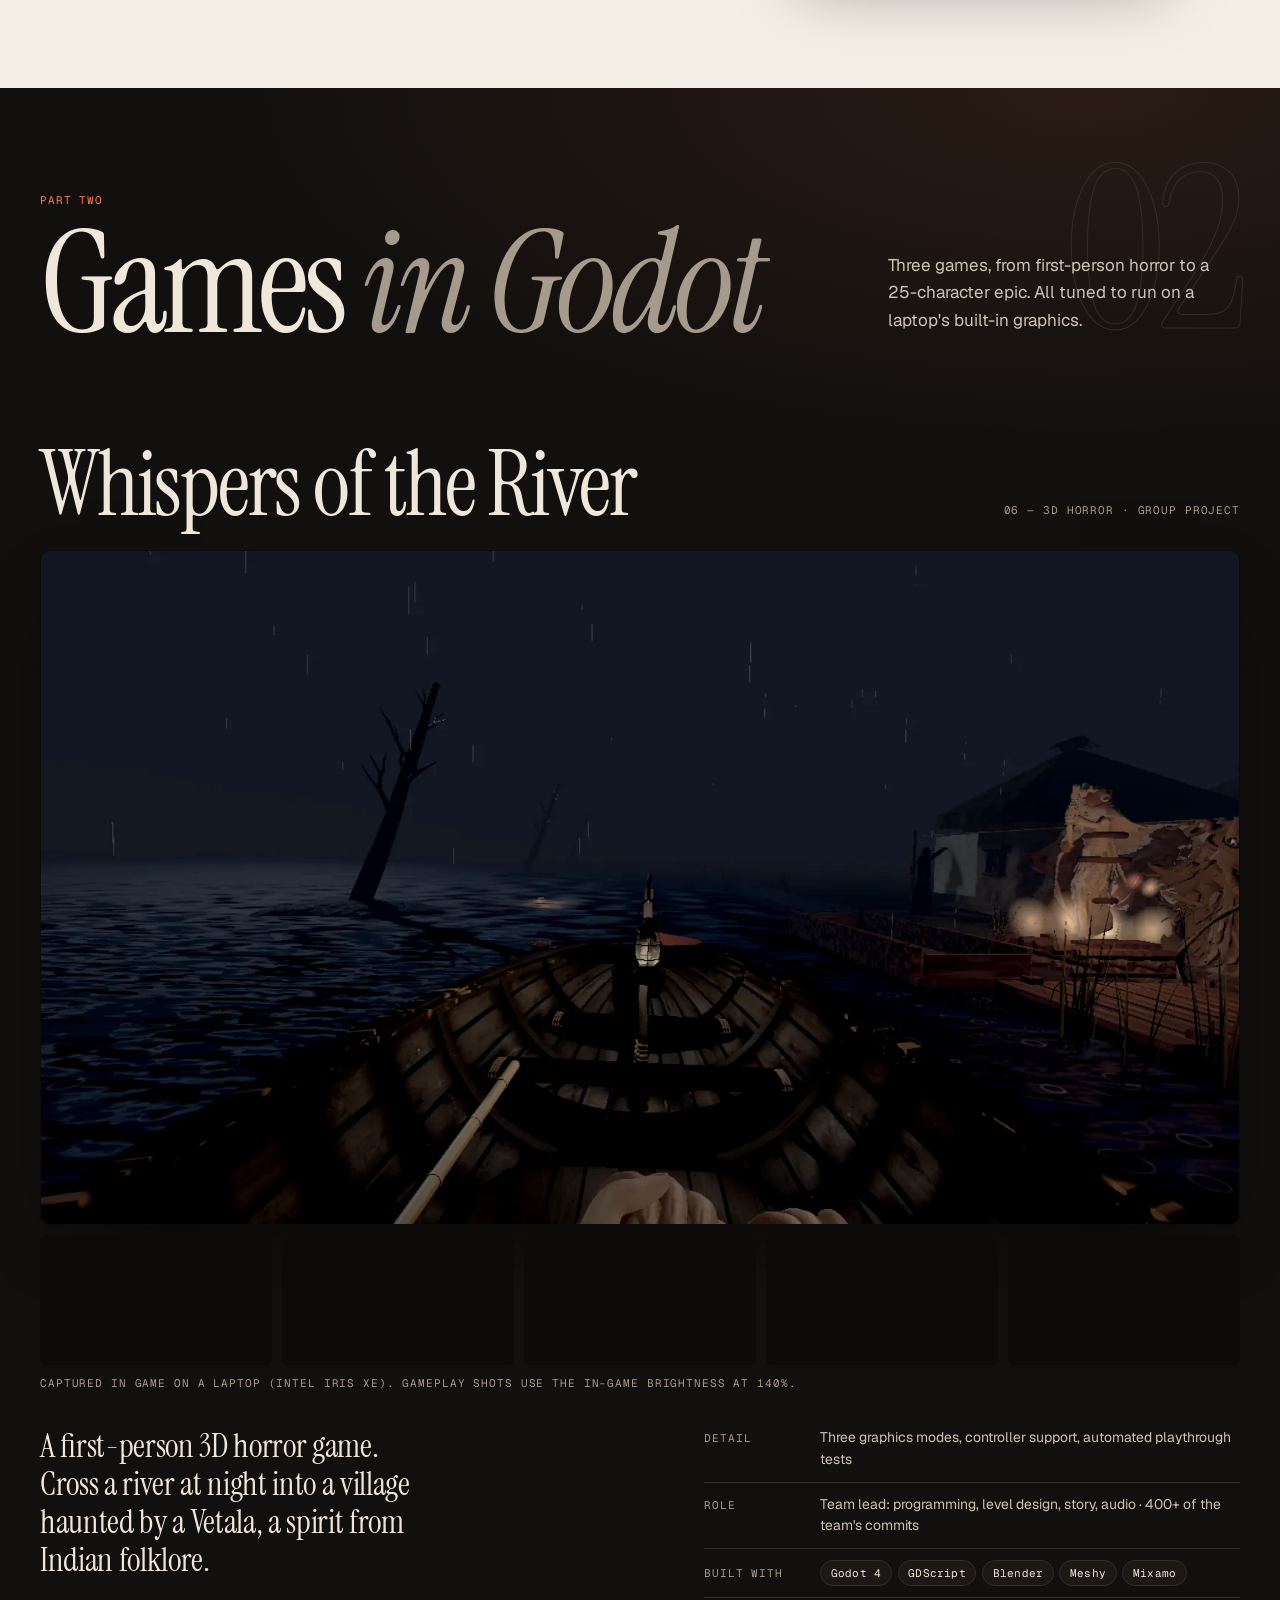
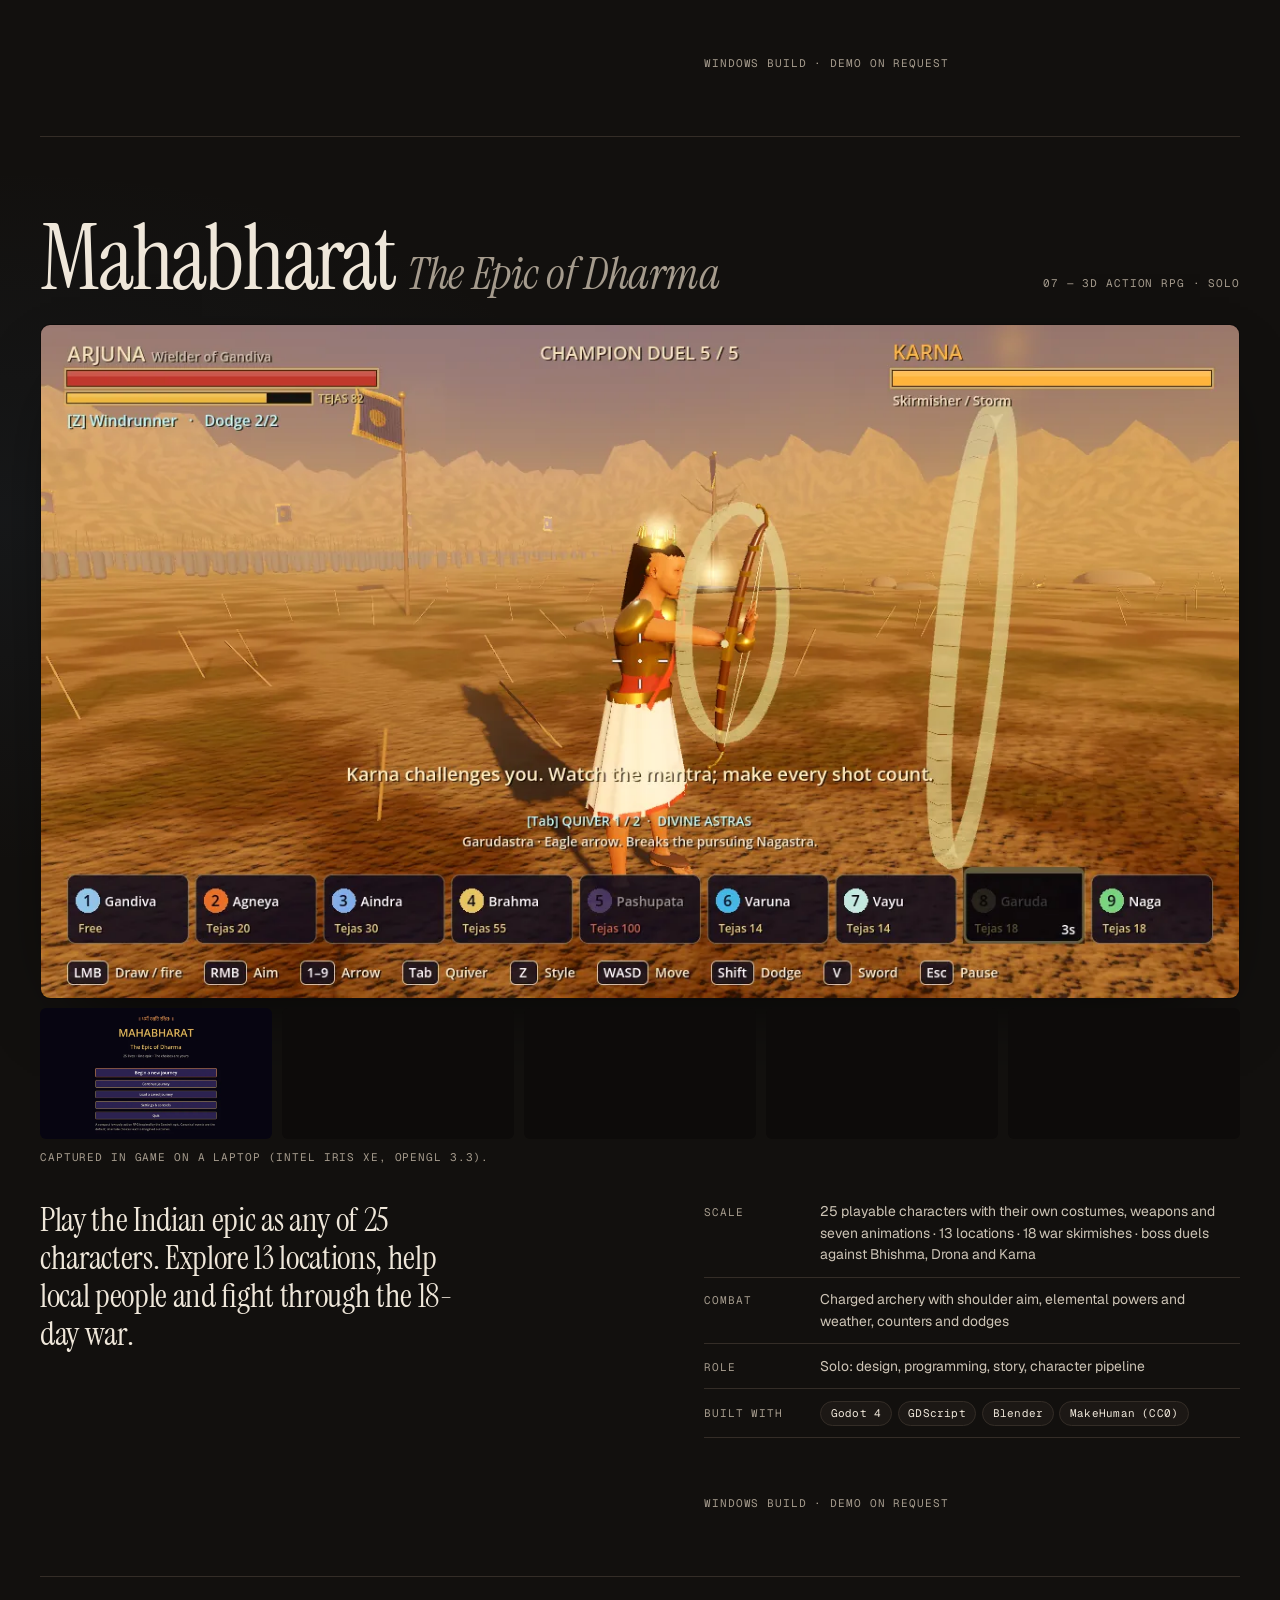
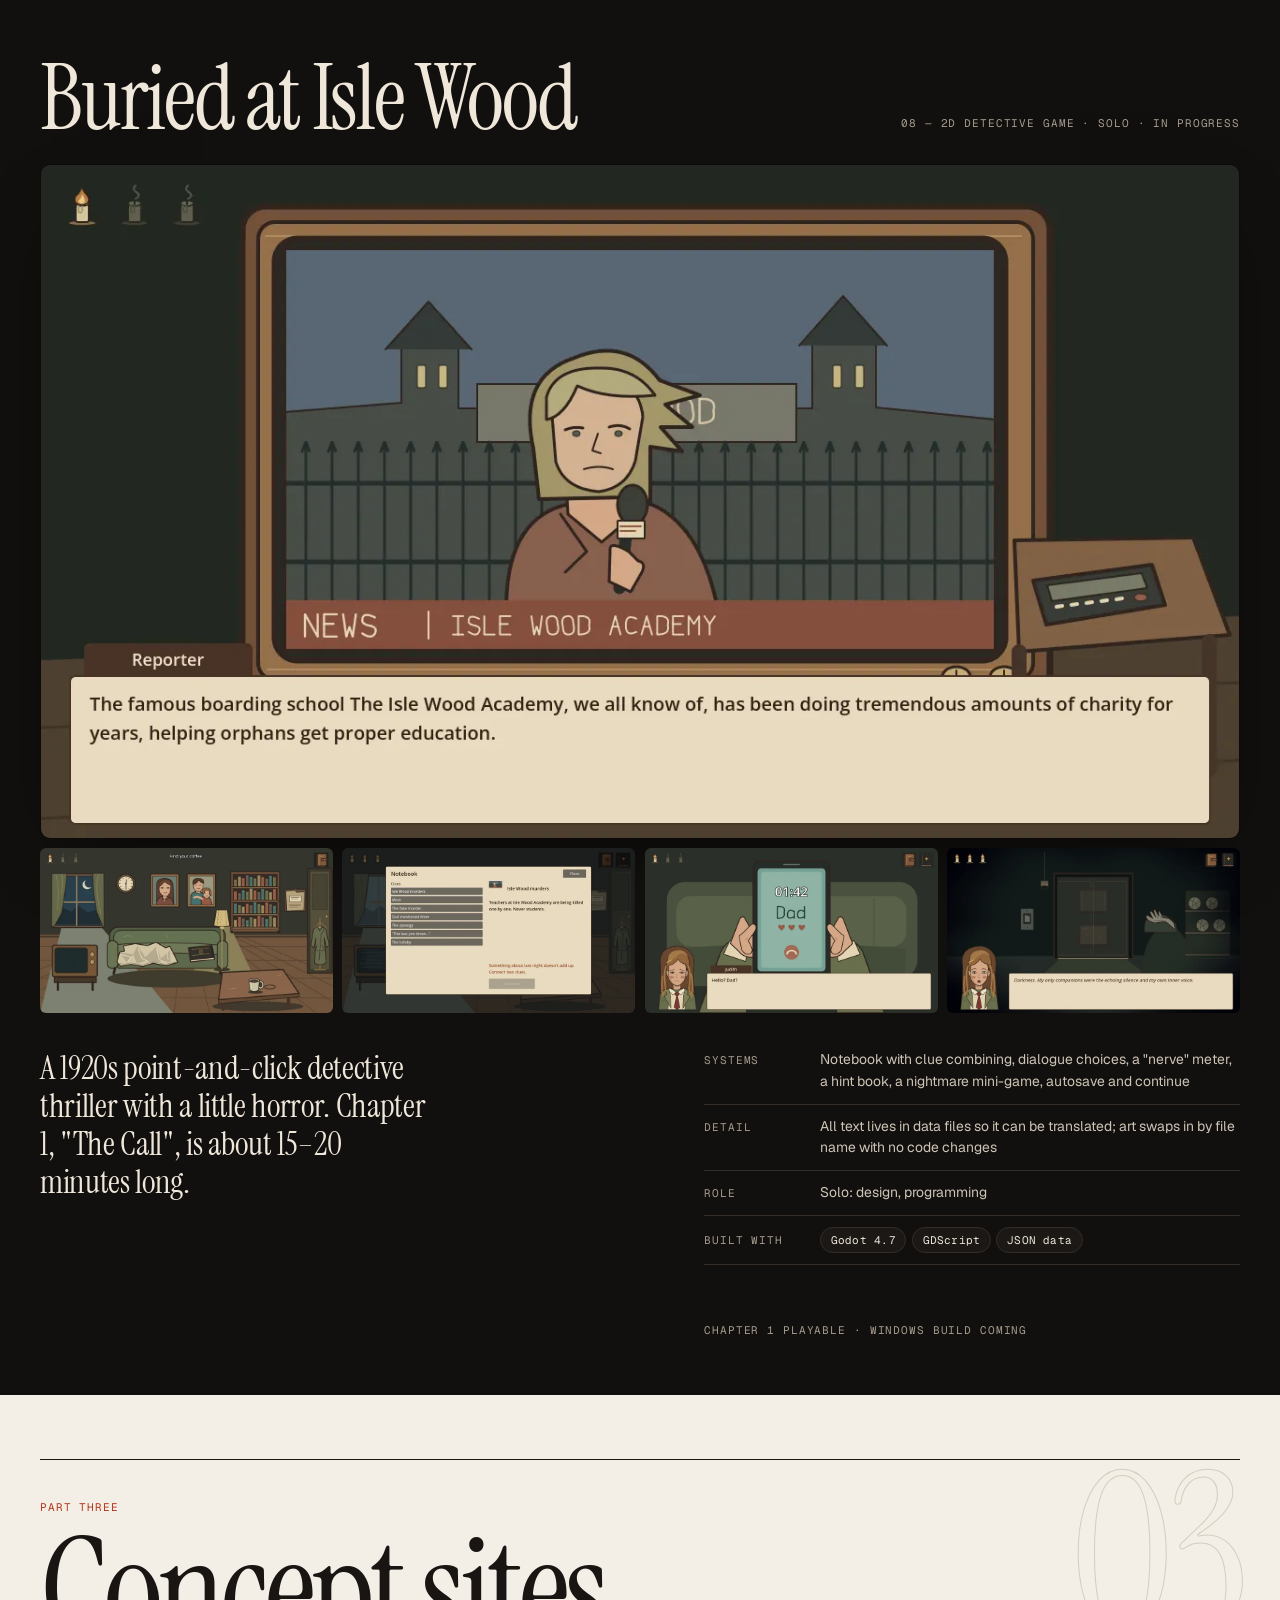
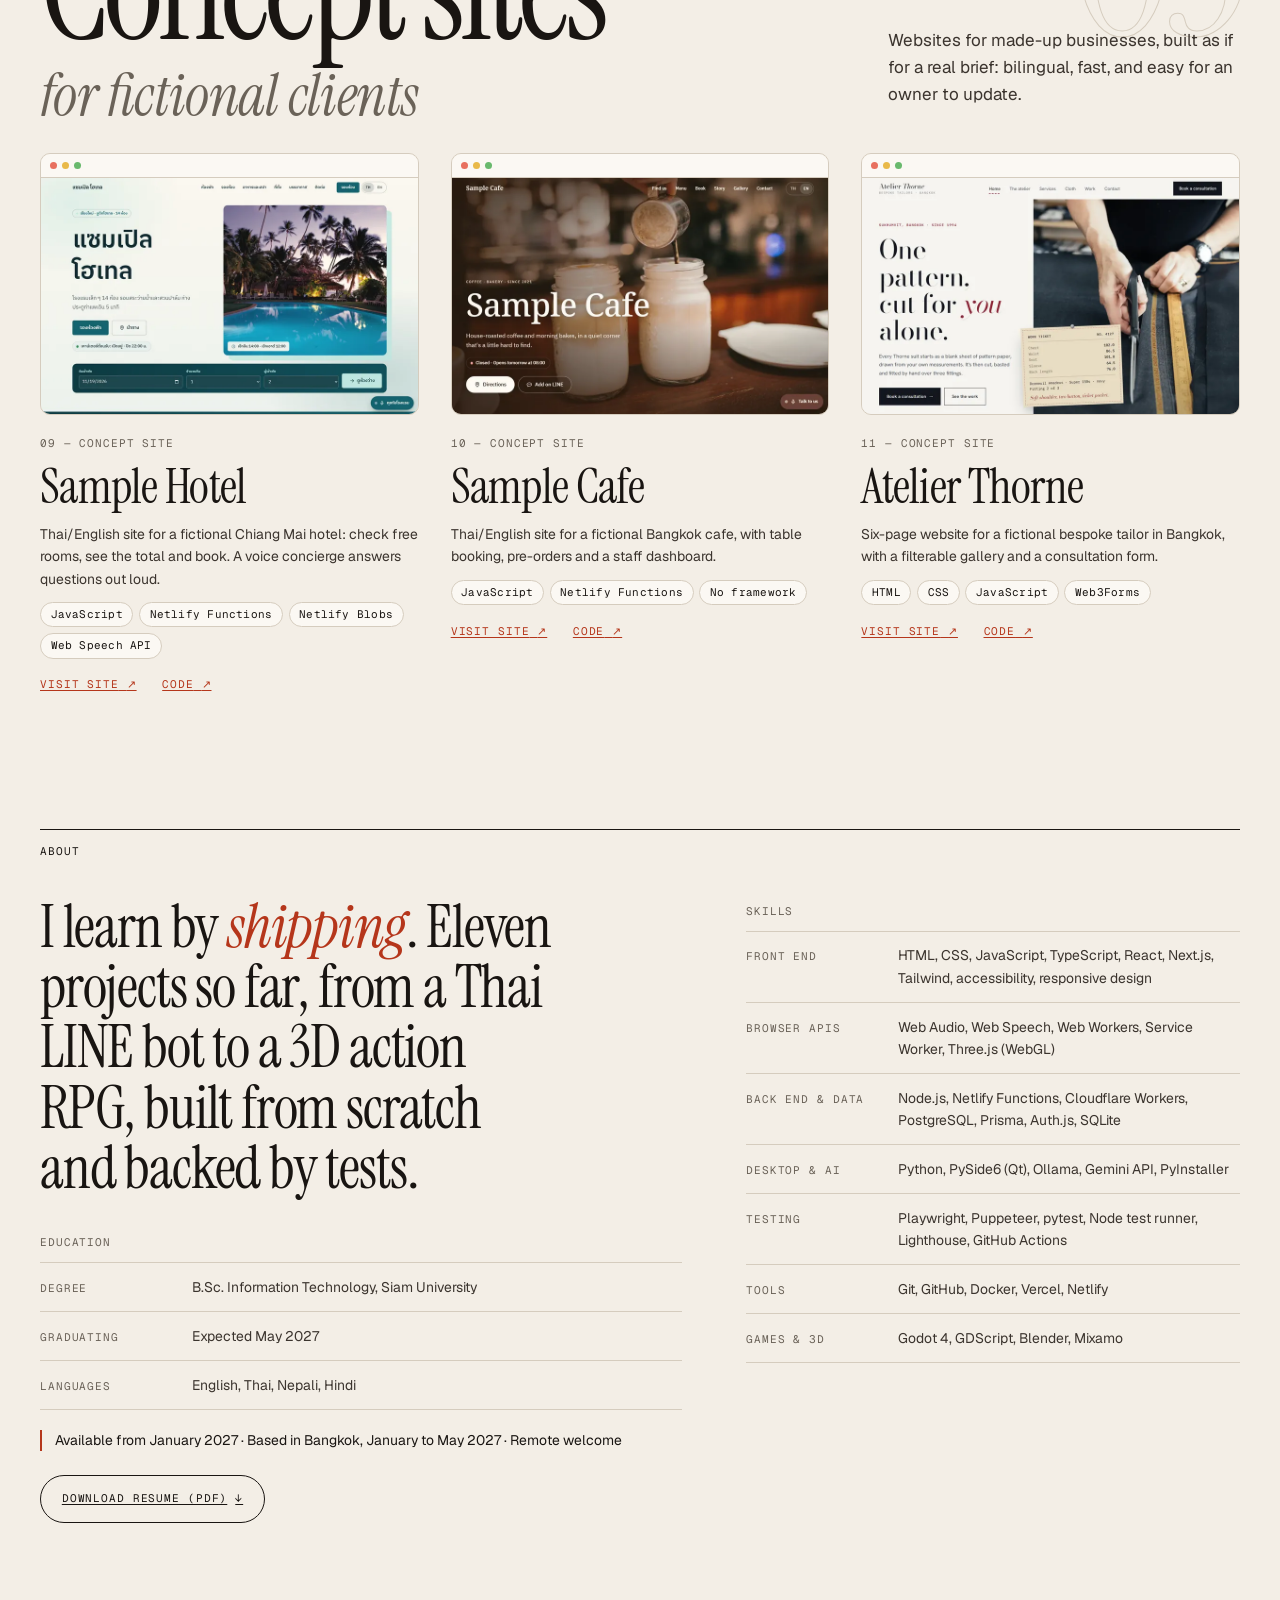
==== commit aa9cef11: "Siam Library and Vedant: link to the now-public code" ====
--- a/index.html
+++ b/index.html
@@ -249,7 +249,7 @@
           </dl>
           <p class="project__links label">
             <a href="https://siam-library.vercel.app/">Visit site<span class="sr-only">: Siam Library Book Preview</span> <span aria-hidden="true">↗</span></a>
-            <span class="muted">Code in a private university repo</span>
+            <a href="https://github.com/SUDARSUN-24/siam-library">Code<span class="sr-only">: Siam Library on GitHub</span> <span aria-hidden="true">↗</span></a>
           </p>
         </div>
         <details class="case">
@@ -319,7 +319,8 @@
             <div><dt class="label">Built with</dt><dd><ul class="tags" role="list"><li>Python</li><li>PySide6 (Qt)</li><li>SQLite</li><li>Ollama</li><li>Gemini API</li><li>PyInstaller</li></ul></dd></div>
           </dl>
           <p class="project__links label">
-            <span class="muted">Windows app · demo on request</span>
+            <a href="https://github.com/SUDARSUN-24/vedant-assistant">Code<span class="sr-only">: Vedant on GitHub</span> <span aria-hidden="true">↗</span></a>
+            <span class="muted">Windows app</span>
           </p>
         </div>
       </article>
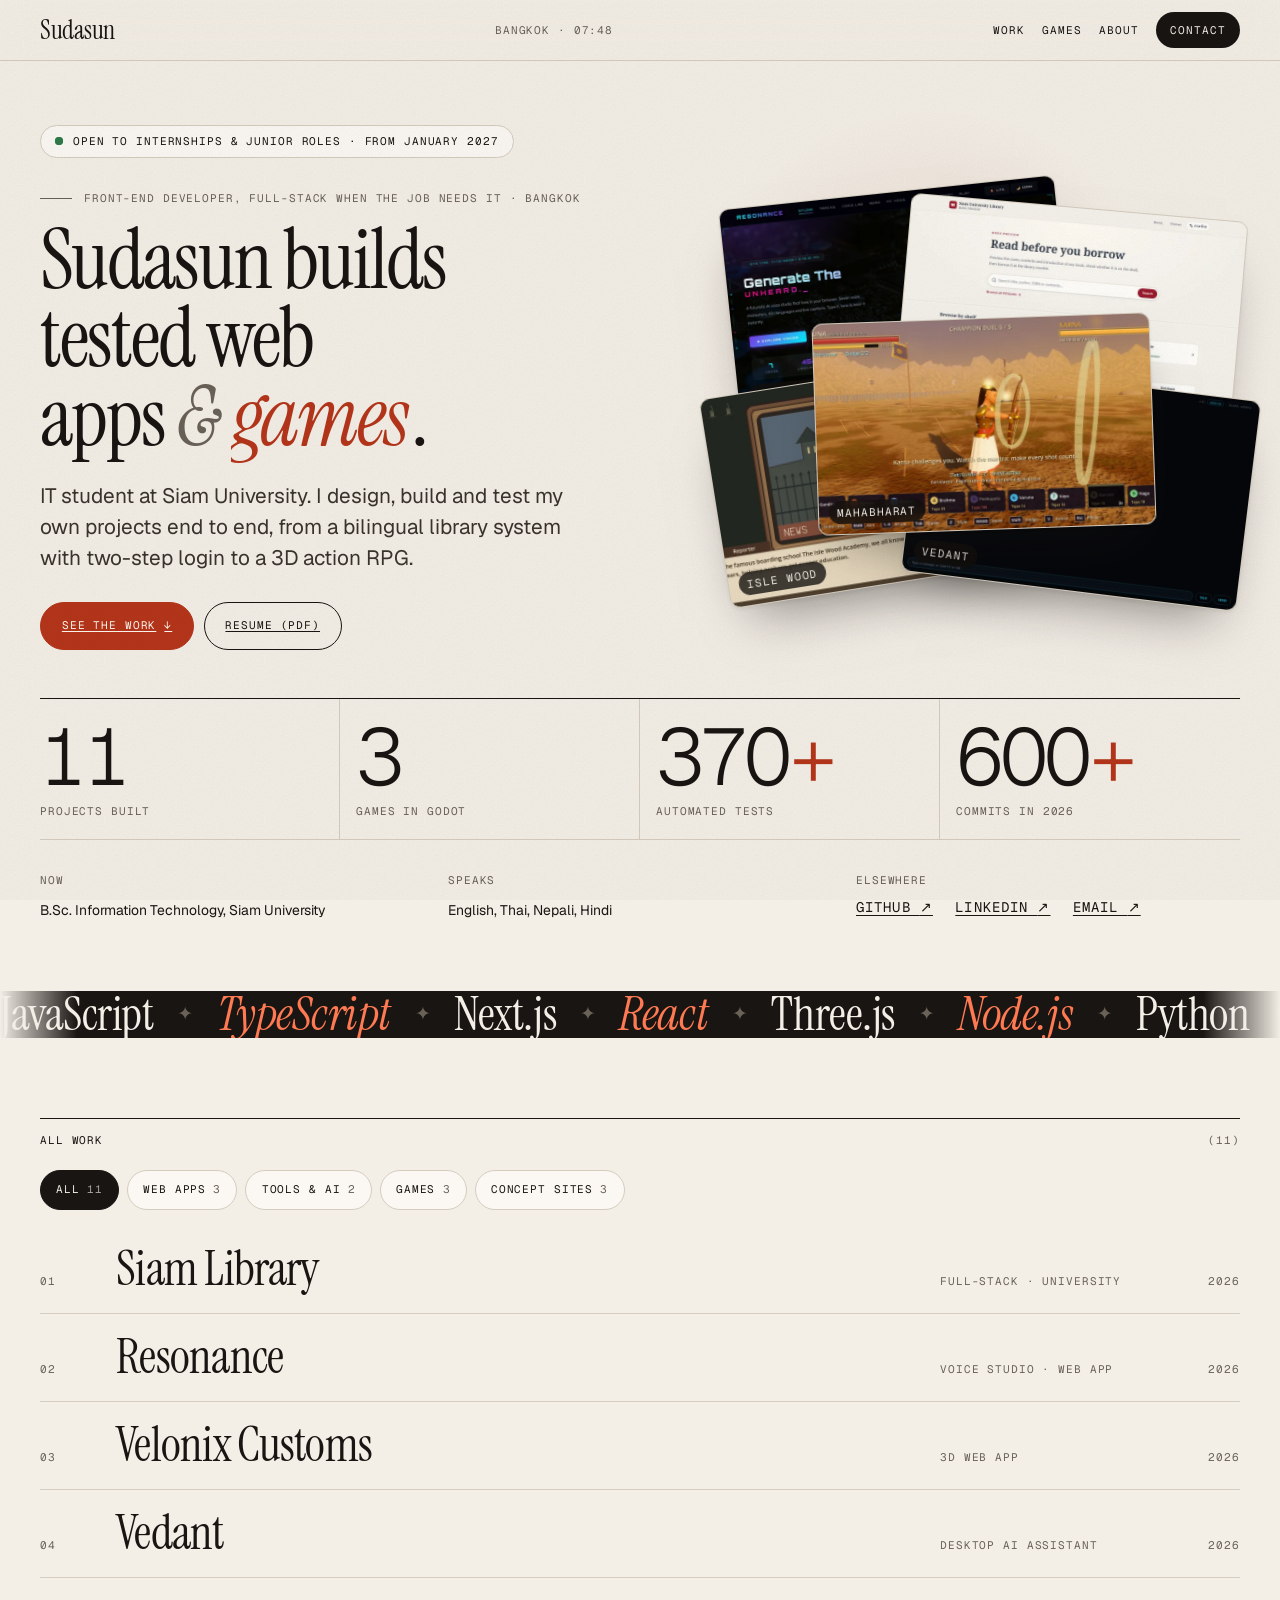
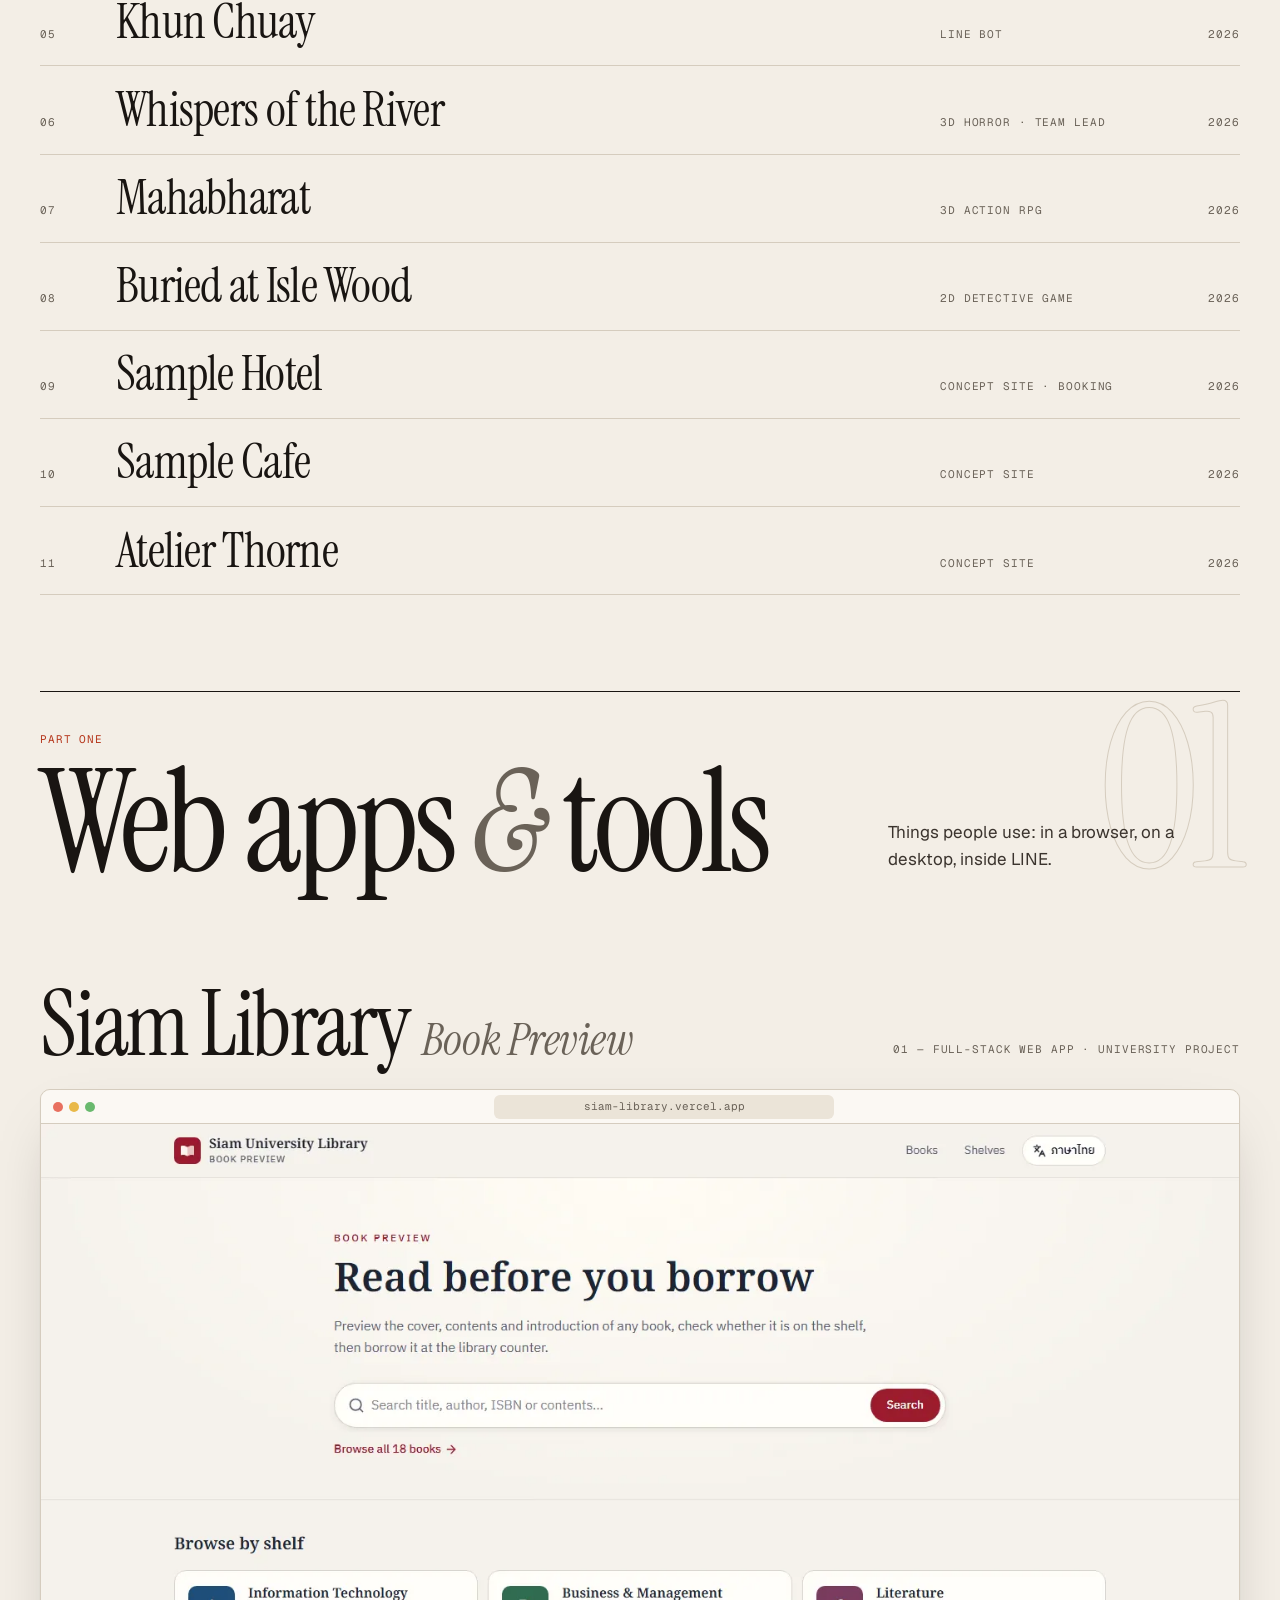
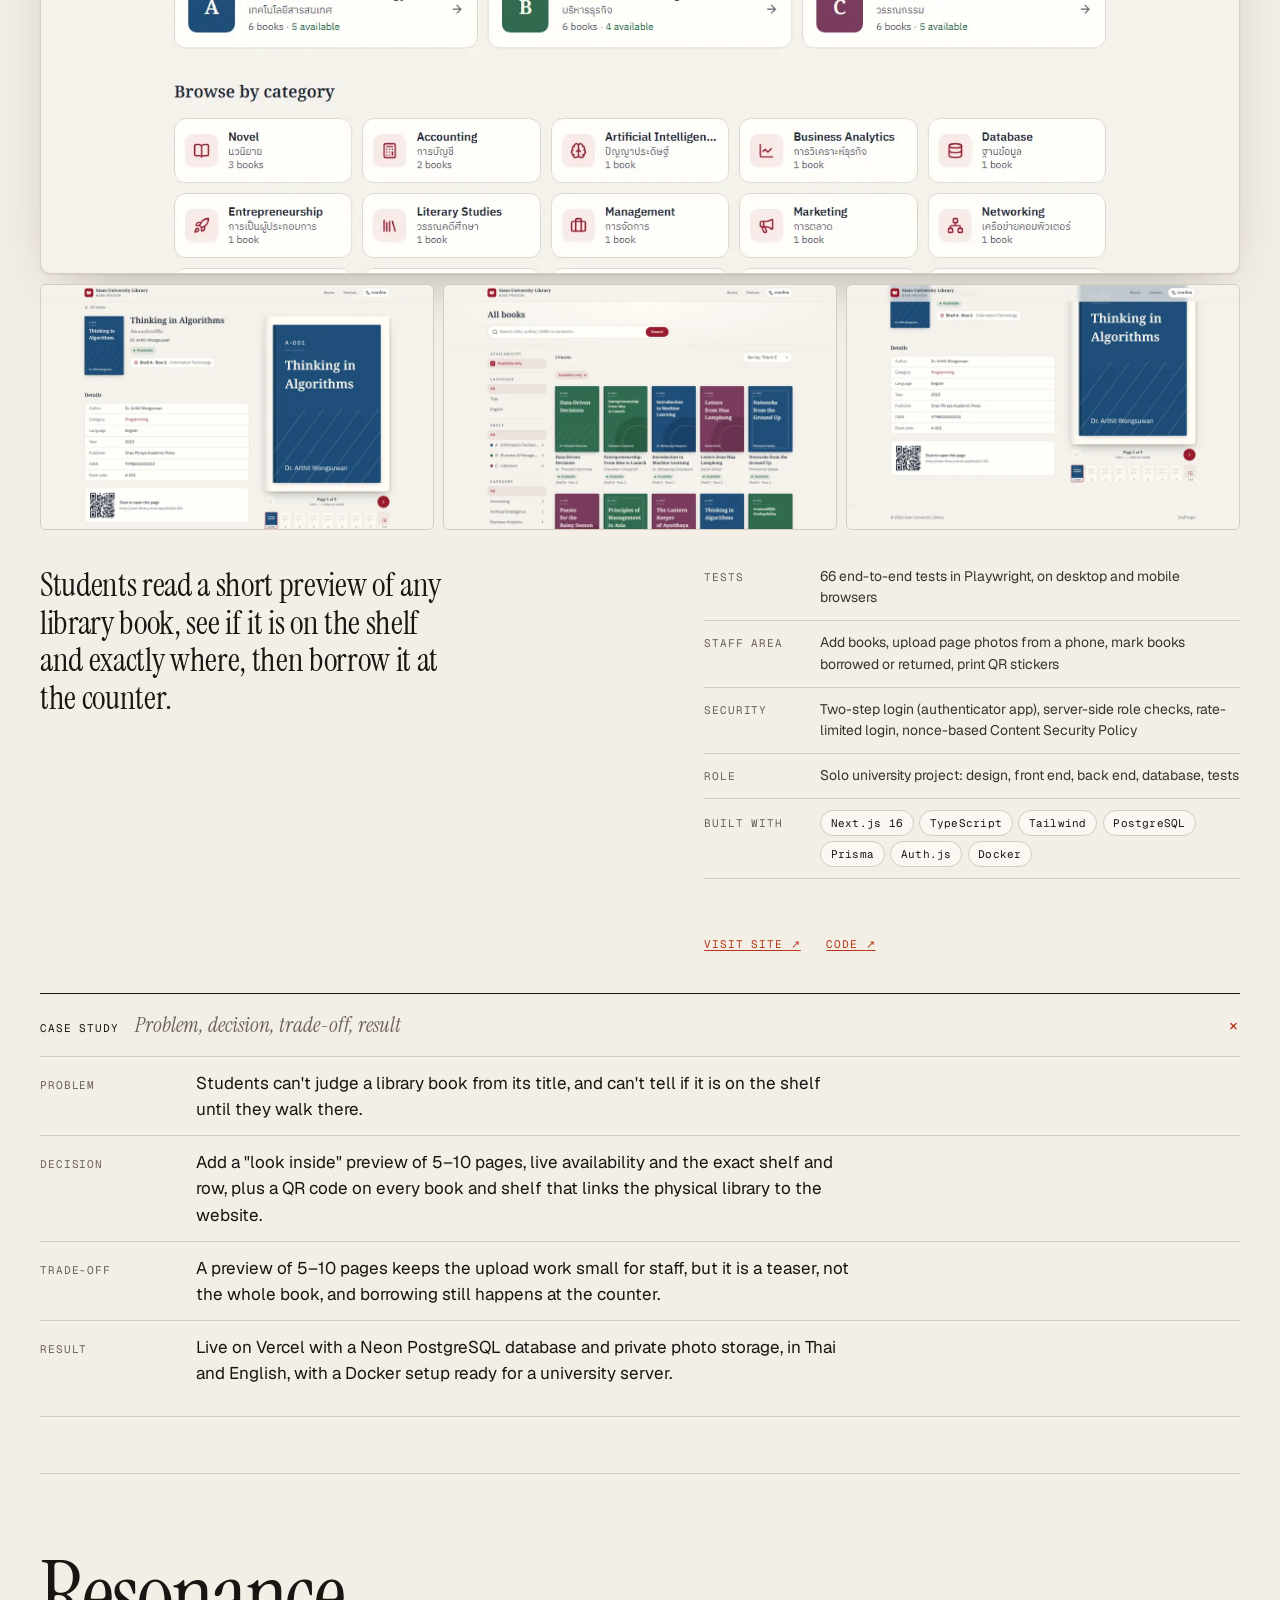
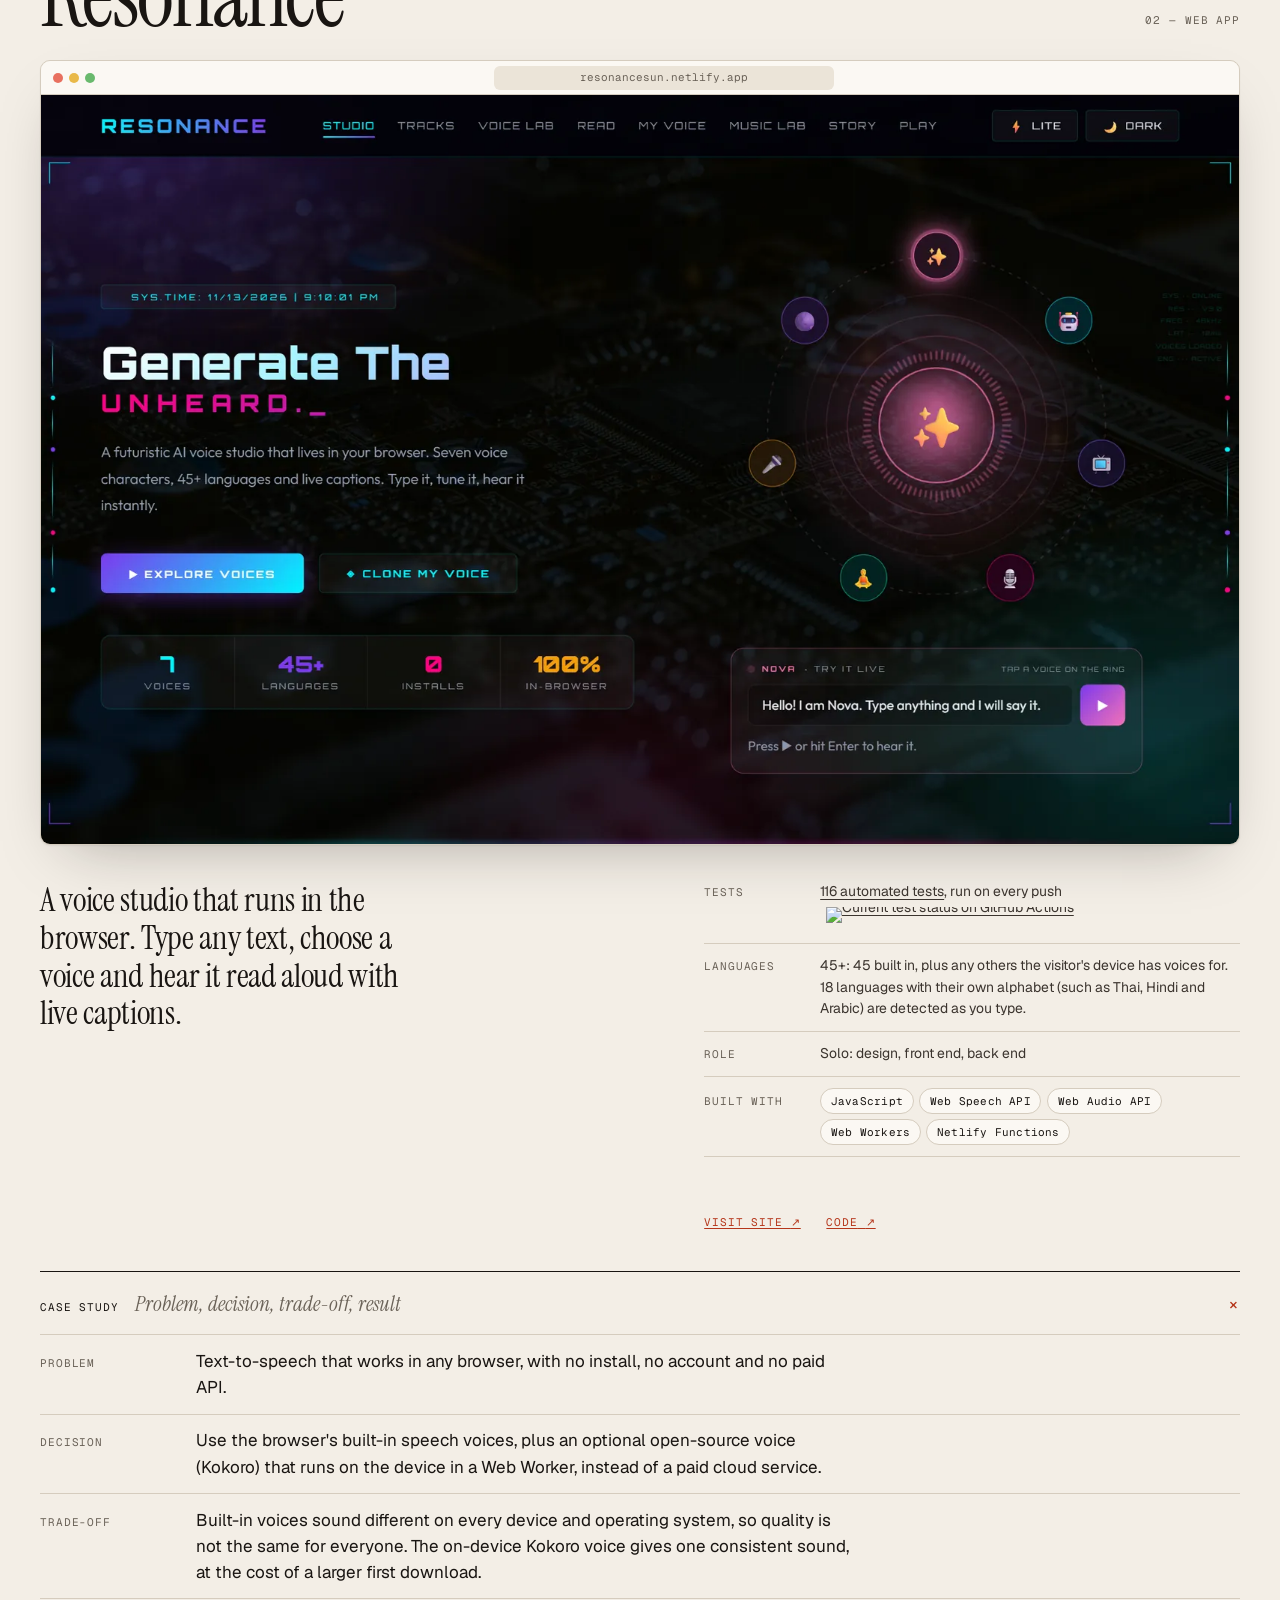
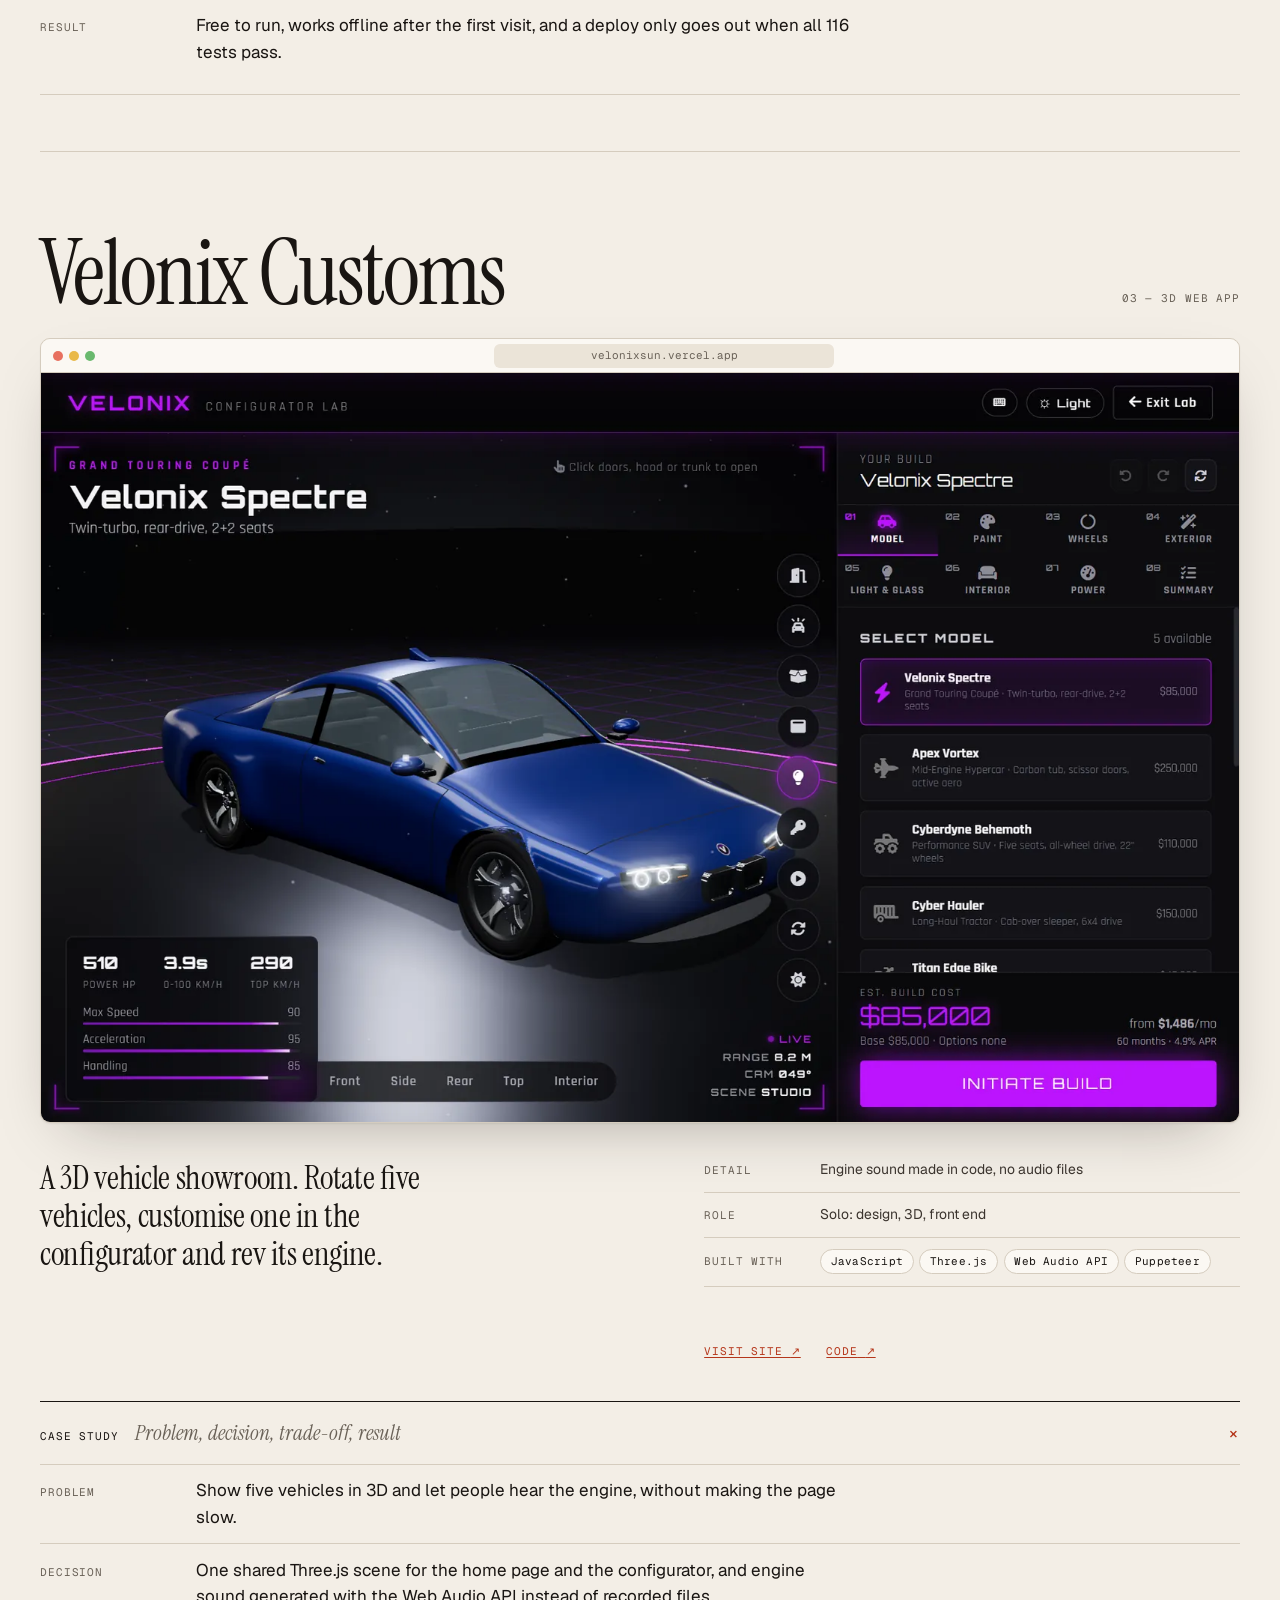
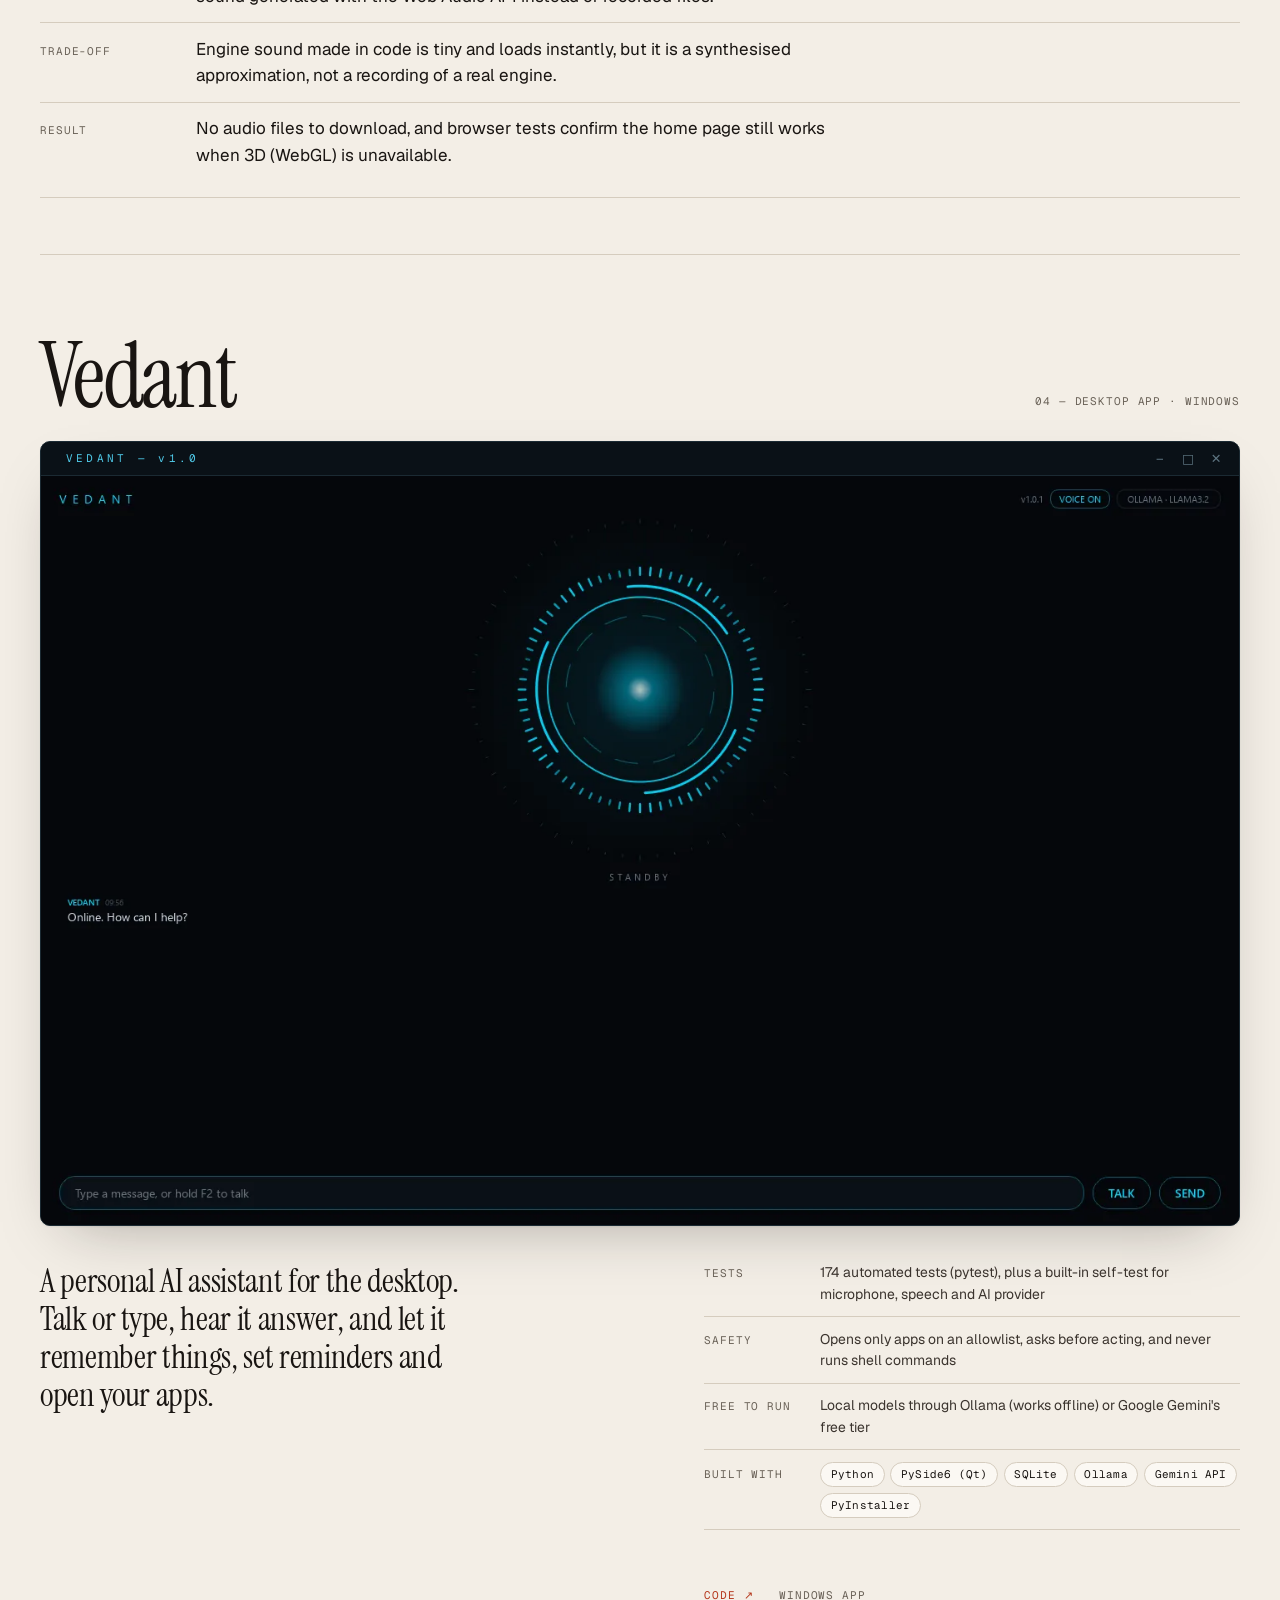
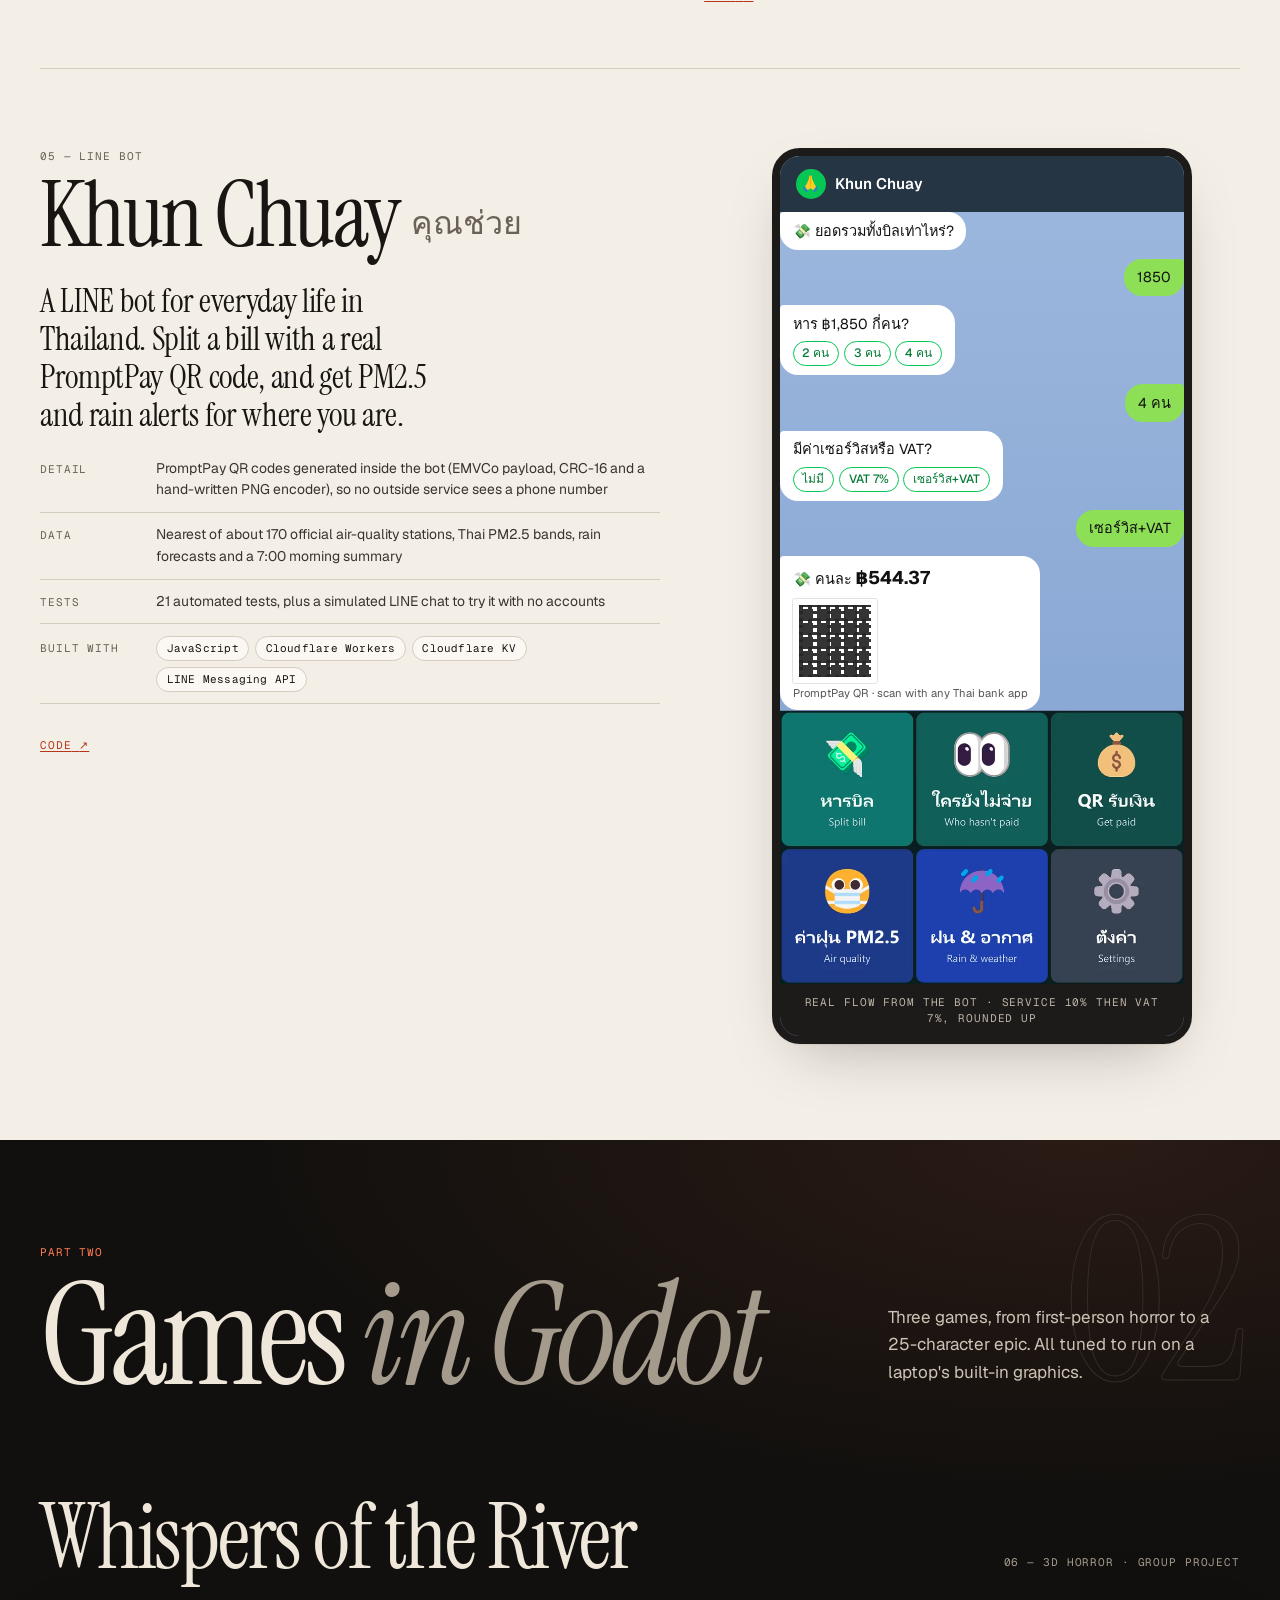
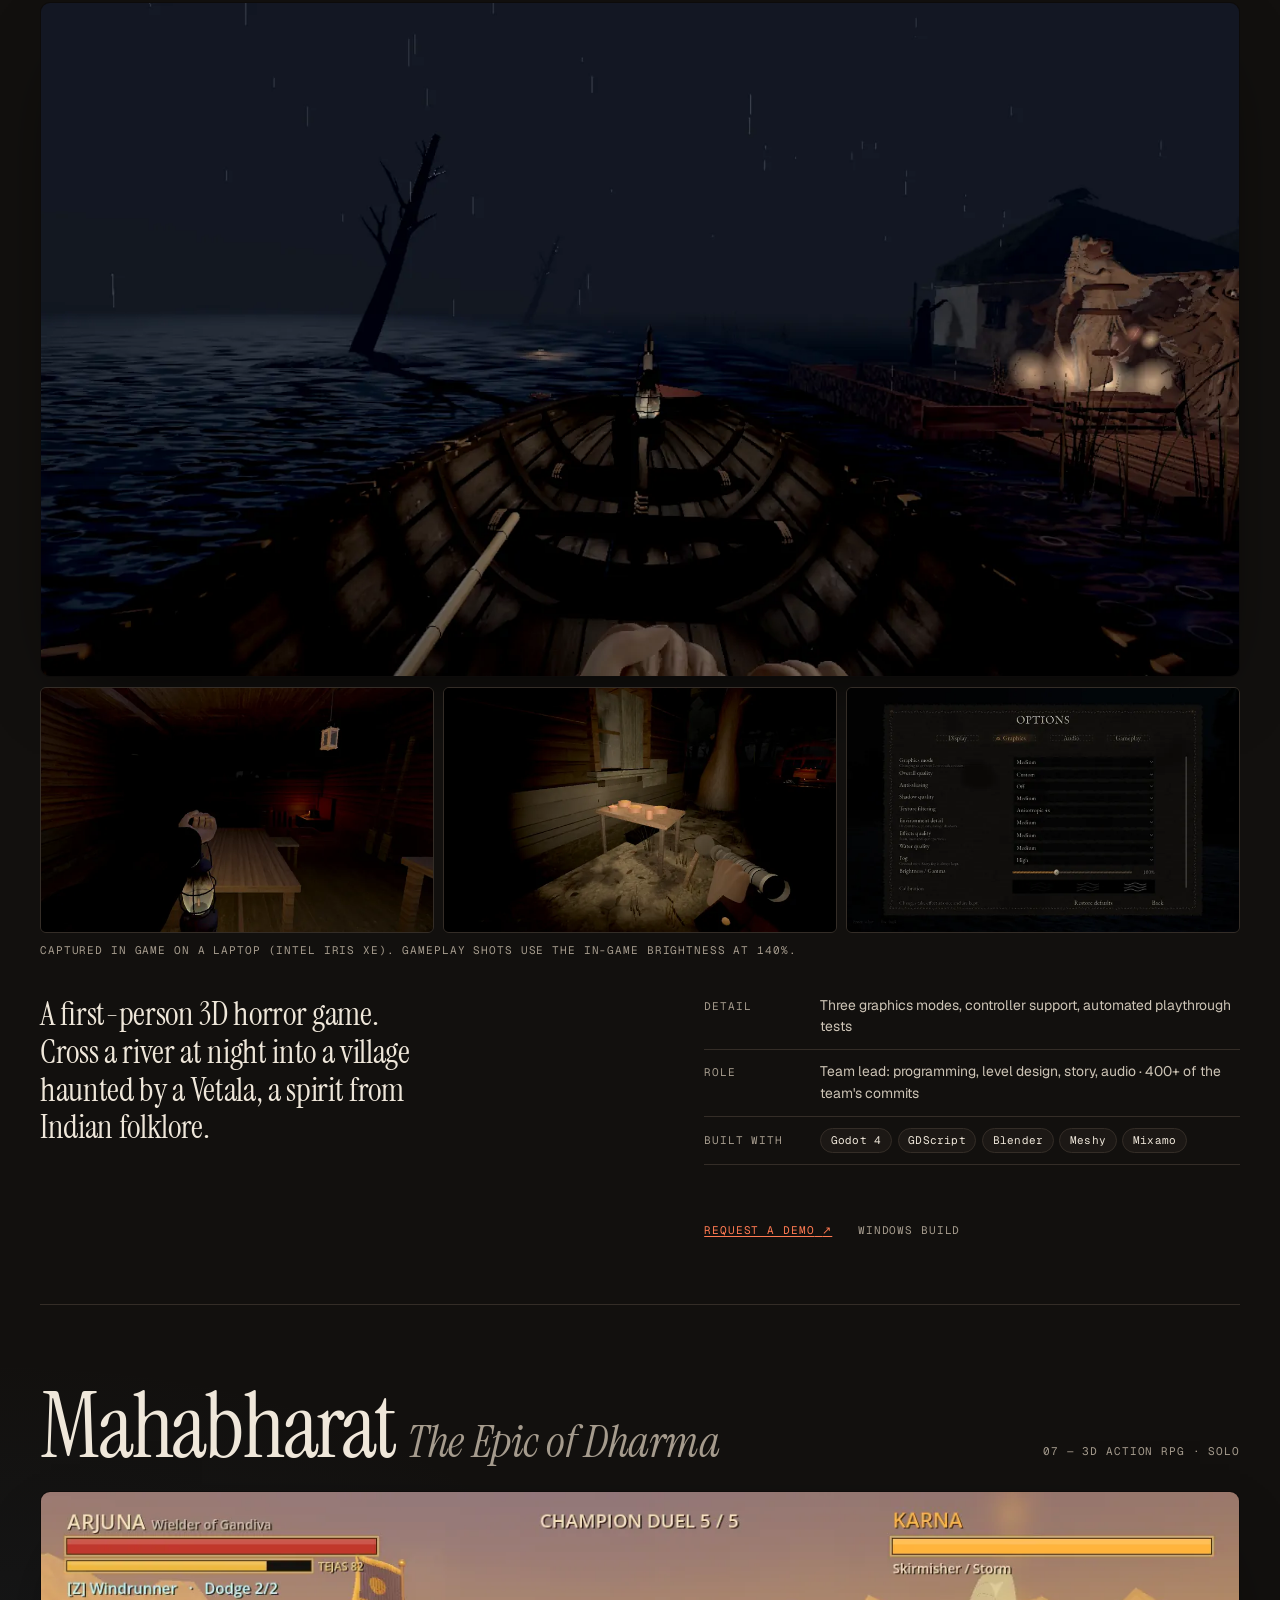
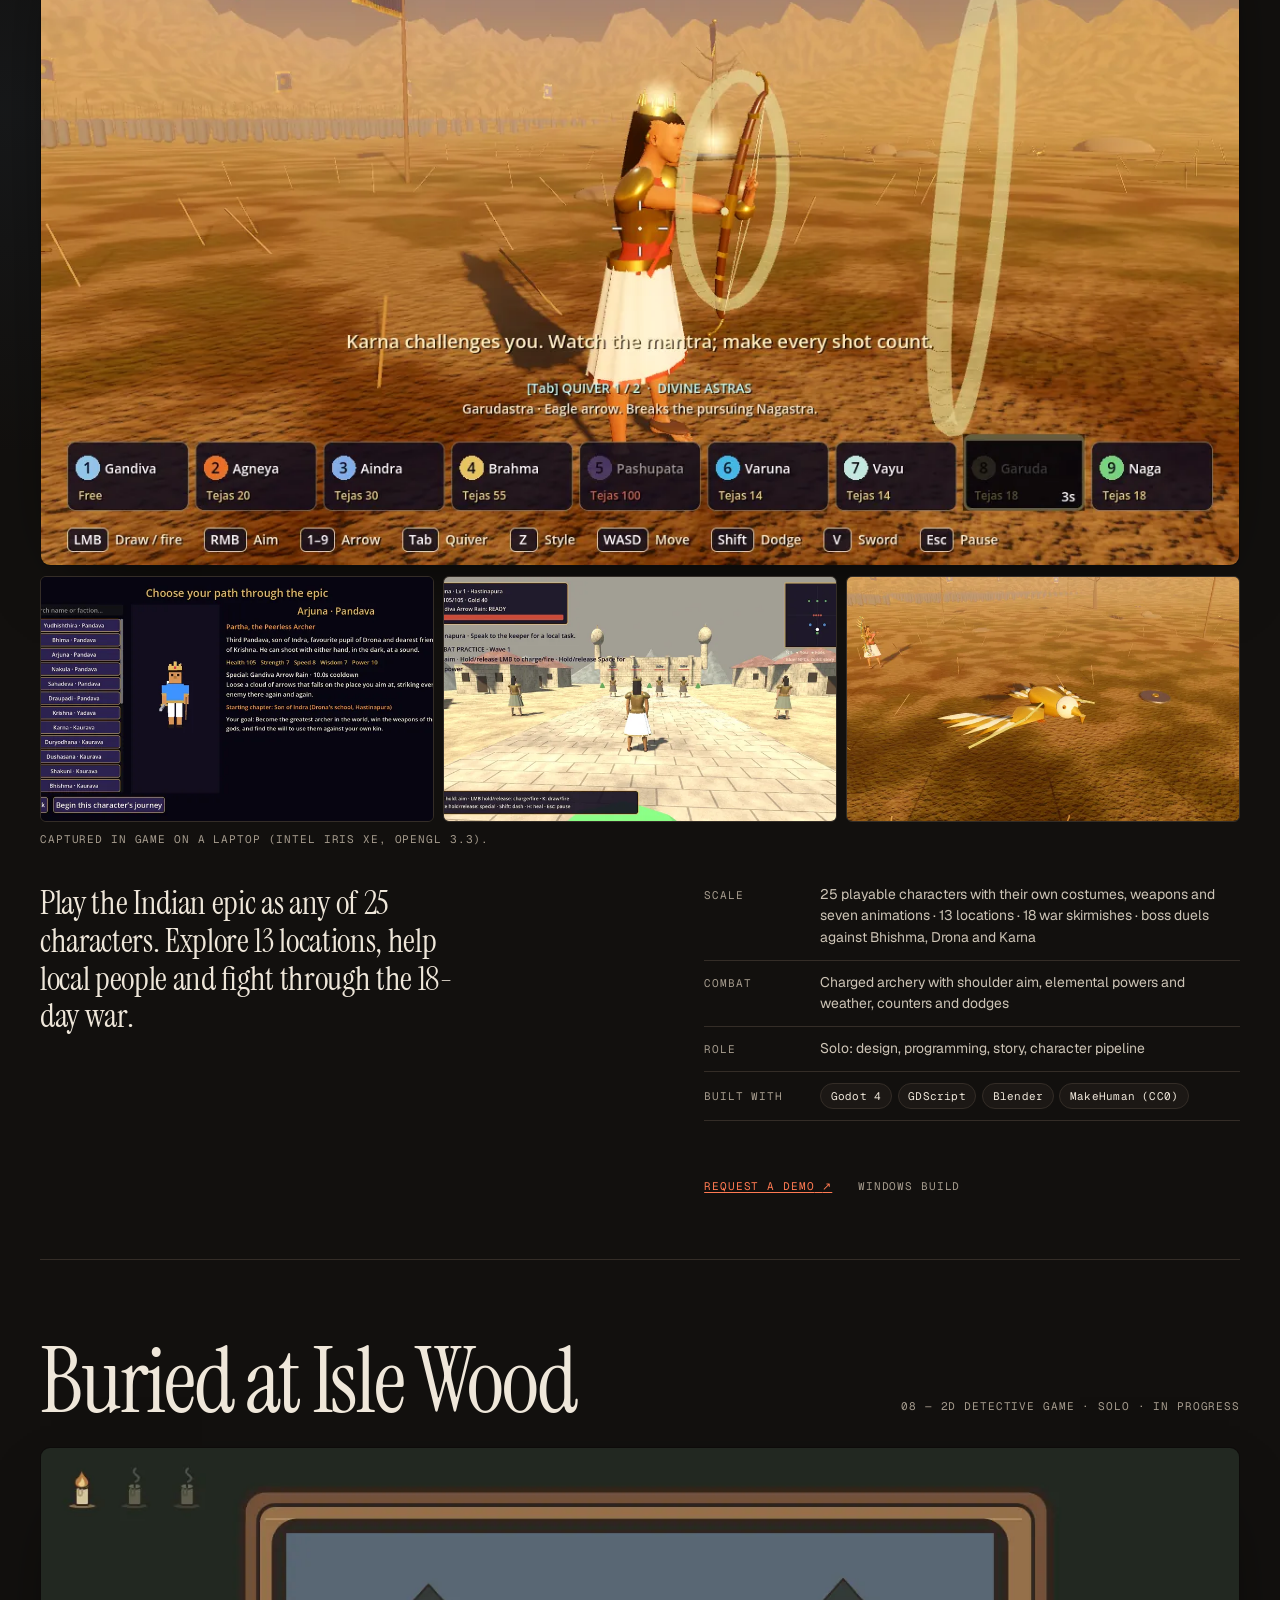
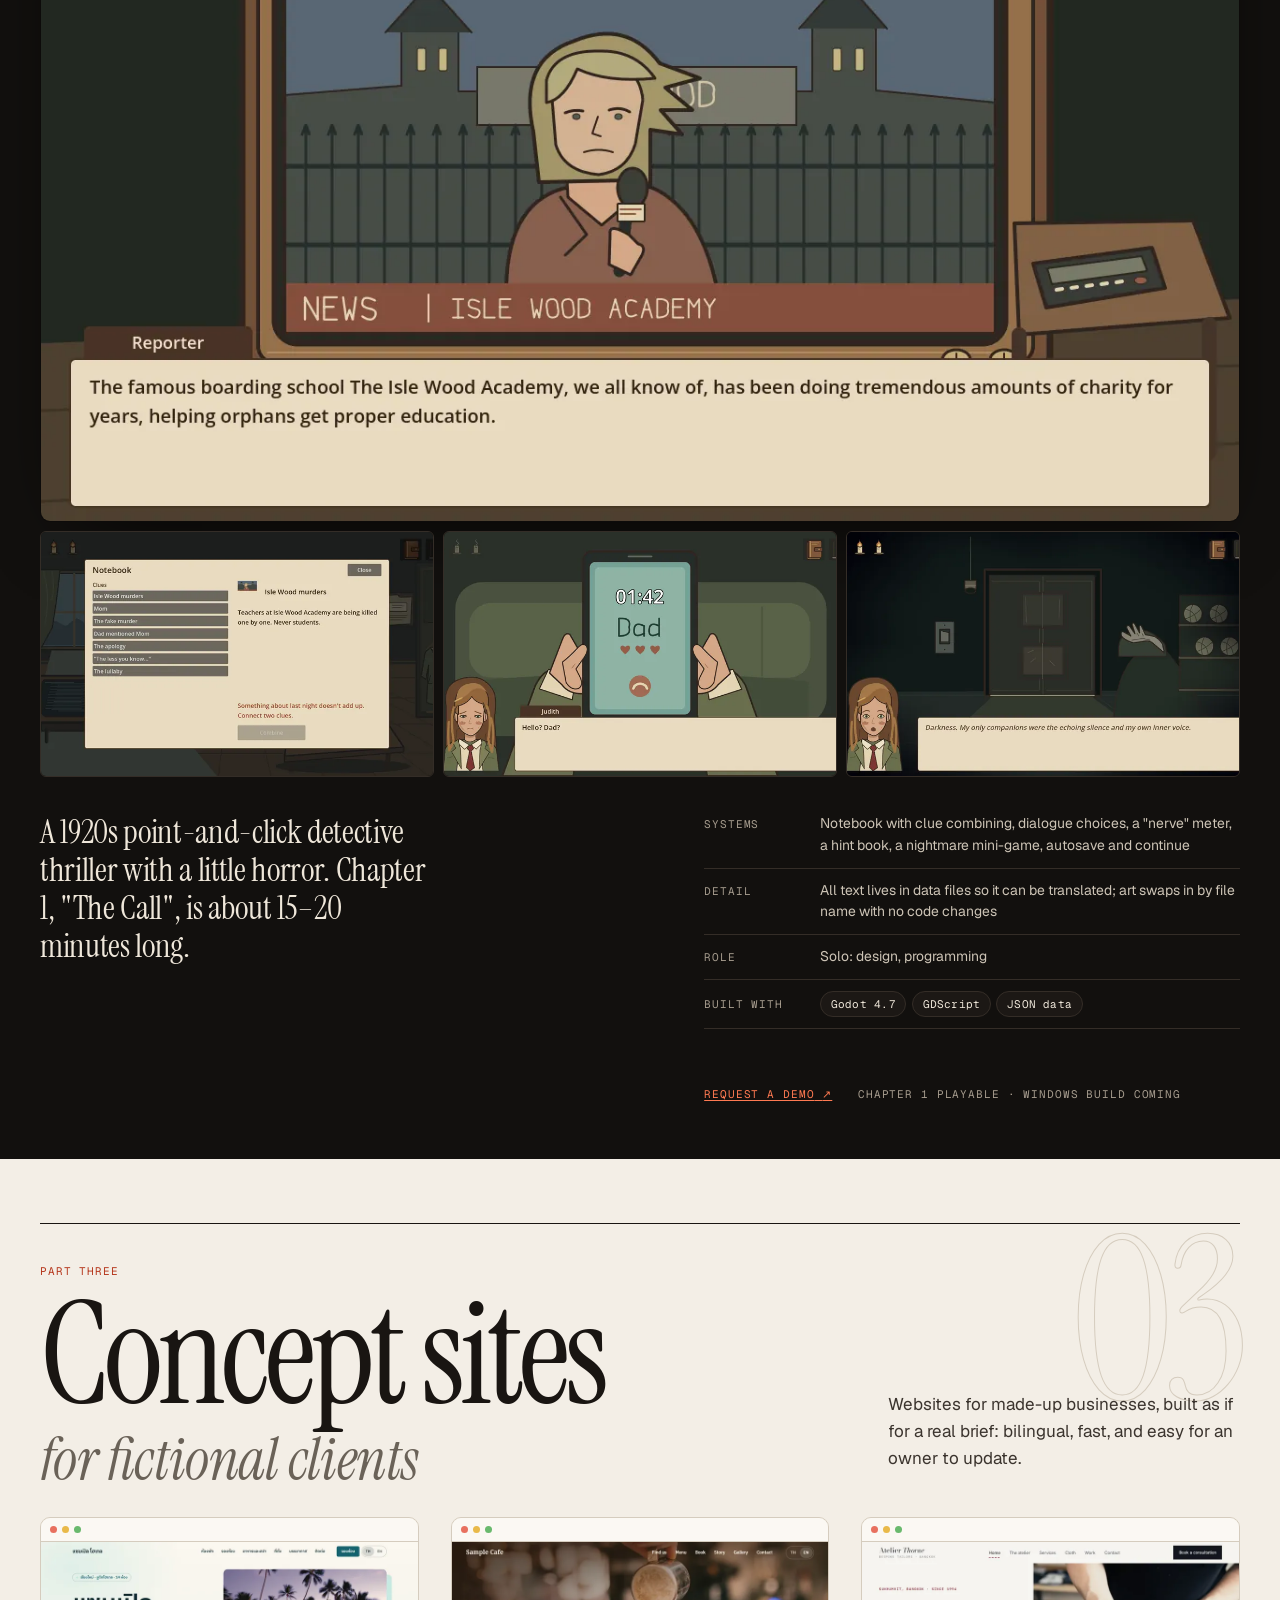
==== commit dff55012: "Portfolio polish: lead with Siam Library, clearer positioning, open case studies with trade-offs, tr" ====
--- a/index.html
+++ b/index.html
@@ -21,6 +21,9 @@
   <meta property="og:image:height" content="630">
   <meta property="og:image:alt" content="Sudasun, front-end developer in Bangkok: 11 projects, 3 games, 370+ tests, with screenshots of Resonance, Siam Library, Velonix, Mahabharat and Buried at Isle Wood">
   <meta name="twitter:card" content="summary_large_image">
+  <meta name="twitter:title" content="Sudasun · Front-end developer in Bangkok">
+  <meta name="twitter:description" content="Eleven projects: web apps, a university library system, a desktop AI assistant, a LINE bot, three games and concept websites.">
+  <meta name="twitter:image" content="https://sudasun.vercel.app/assets/og-image-v2.png">
 
   <link rel="preload" href="/fonts/instrument-serif-normal-400.woff2" as="font" type="font/woff2" crossorigin>
   <link rel="preload" href="/fonts/geist-normal-300-700.woff2" as="font" type="font/woff2" crossorigin>
@@ -66,9 +69,9 @@
       <div class="hero__grid">
         <div class="hero__main">
           <p class="hero__status label"><span class="pulse" aria-hidden="true"></span>Open to internships &amp; junior roles · from January 2027</p>
-          <p class="hero__eyebrow label">Front-end developer · Bangkok, Thailand</p>
-          <h1 id="hero-title" class="hero__title" data-split>Sudasun builds web apps, desktop tools <span class="amp">&amp;</span> <em>games</em>.</h1>
-          <p class="hero__intro">IT student at Siam University. I design, build and test my own projects end to end, from a bilingual library system to a 3D action RPG.</p>
+          <p class="hero__eyebrow label">Front-end developer, full-stack when the job needs it · Bangkok</p>
+          <h1 id="hero-title" class="hero__title" data-split>Sudasun builds tested web apps <span class="amp">&amp;</span> <em>games</em>.</h1>
+          <p class="hero__intro">IT student at Siam University. I design, build and test my own projects end to end, from a bilingual library system with two-step login to a 3D action RPG.</p>
           <p class="hero__actions">
             <a class="btn btn--solid" href="#work">See the work <span aria-hidden="true">↓</span></a>
             <a class="btn" href="/assets/resume.pdf" type="application/pdf" download="Sudasun-resume.pdf">Resume (PDF)</a>
@@ -126,12 +129,12 @@
         <button type="button" class="chip label" data-filter="concept" aria-pressed="false">Concept sites <span>3</span></button>
       </div>
       <ol class="index__list" role="list">
+        <li data-cat="web"><a class="index__row" href="#siam-library" data-preview="/assets/library-home-800.webp">
+          <span class="index__no label">01</span><span class="index__name">Siam Library</span>
+          <span class="index__type label">Full-stack · university</span><span class="index__year label">2026</span></a></li>
         <li data-cat="web"><a class="index__row" href="#resonance" data-preview="/assets/resonance-800.webp">
-          <span class="index__no label">01</span><span class="index__name">Resonance</span>
+          <span class="index__no label">02</span><span class="index__name">Resonance</span>
           <span class="index__type label">Voice studio · web app</span><span class="index__year label">2026</span></a></li>
-        <li data-cat="web"><a class="index__row" href="#siam-library" data-preview="/assets/library-home-800.webp">
-          <span class="index__no label">02</span><span class="index__name">Siam Library</span>
-          <span class="index__type label">Full-stack · university</span><span class="index__year label">2026</span></a></li>
         <li data-cat="web"><a class="index__row" href="#velonix" data-preview="/assets/velonix-800.webp">
           <span class="index__no label">03</span><span class="index__name">Velonix Customs</span>
           <span class="index__type label">3D web app</span><span class="index__year label">2026</span></a></li>
@@ -171,48 +174,9 @@
         <p class="chapter__note">Things people use: in a browser, on a desktop, inside LINE.</p>
       </div>
 
-      <article class="project wrap" id="resonance" aria-labelledby="p1">
-        <header class="project__head">
-          <span class="label">01 — Web app</span>
-          <h3 id="p1" class="project__title">Resonance</h3>
-        </header>
-        <figure class="frame">
-          <div class="frame__bar" aria-hidden="true"><i></i><i></i><i></i><span class="frame__url">resonancesun.netlify.app</span></div>
-          <img src="/assets/resonance-800.webp"
-               srcset="/assets/resonance-800.webp 800w, /assets/resonance-1600.webp 1600w"
-               sizes="(min-width: 1264px) 1200px, calc(100vw - 2 * var(--gutter))"
-               width="1600" height="1000" decoding="async"
-               alt="Resonance home page: a dark studio screen with a ring of voice characters and a box to type text for a voice to read.">
-        </figure>
-        <div class="project__info">
-          <p class="project__lede">A voice studio that runs in the browser. Type any text, choose a voice and hear it read aloud with live captions.</p>
-          <dl class="project__meta">
-            <div><dt class="label">Tests</dt><dd>
-              <a href="https://github.com/SUDARSUN-24/Resonance/actions/workflows/tests.yml">116 automated tests</a>, run on every push
-              <a class="badge" href="https://github.com/SUDARSUN-24/Resonance/actions/workflows/tests.yml"><img src="https://github.com/SUDARSUN-24/Resonance/actions/workflows/tests.yml/badge.svg?branch=main" alt="Current test status on GitHub Actions" height="20"></a>
-            </dd></div>
-            <div><dt class="label">Languages</dt><dd>45+: 45 built in, plus any others the visitor's device has voices for. 18 languages with their own alphabet (such as Thai, Hindi and Arabic) are detected as you type.</dd></div>
-            <div><dt class="label">Role</dt><dd>Solo: design, front end, back end</dd></div>
-            <div><dt class="label">Built with</dt><dd><ul class="tags" role="list"><li>JavaScript</li><li>Web Speech API</li><li>Web Audio API</li><li>Web Workers</li><li>Netlify Functions</li></ul></dd></div>
-          </dl>
-          <p class="project__links label">
-            <a href="https://resonancesun.netlify.app/">Visit site<span class="sr-only">: Resonance</span> <span aria-hidden="true">↗</span></a>
-            <a href="https://github.com/SUDARSUN-24/Resonance">Code<span class="sr-only">: Resonance on GitHub</span> <span aria-hidden="true">↗</span></a>
-          </p>
-        </div>
-        <details class="case">
-          <summary><span class="label">Case study</span><span class="case__hint">Problem, decision, result</span></summary>
-          <dl class="case__body">
-            <div><dt class="label">Problem</dt><dd>Text-to-speech that works in any browser, with no install, no account and no paid API.</dd></div>
-            <div><dt class="label">Decision</dt><dd>Use the browser's built-in speech voices, plus an optional open-source voice (Kokoro) that runs on the device in a Web Worker, instead of a paid cloud service.</dd></div>
-            <div><dt class="label">Result</dt><dd>Free to run, works offline after the first visit, and a deploy only goes out when all 116 tests pass.</dd></div>
-          </dl>
-        </details>
-      </article>
-
       <article class="project wrap" id="siam-library" aria-labelledby="p2">
         <header class="project__head">
-          <span class="label">02 — Full-stack web app · university project</span>
+          <span class="label">01 — Full-stack web app · university project</span>
           <h3 id="p2" class="project__title">Siam Library <em>Book Preview</em></h3>
         </header>
         <div class="game-gallery" data-gallery>
@@ -252,12 +216,53 @@
             <a href="https://github.com/SUDARSUN-24/siam-library">Code<span class="sr-only">: Siam Library on GitHub</span> <span aria-hidden="true">↗</span></a>
           </p>
         </div>
-        <details class="case">
-          <summary><span class="label">Case study</span><span class="case__hint">Problem, decision, result</span></summary>
+        <details class="case" open>
+          <summary><span class="label">Case study</span><span class="case__hint">Problem, decision, trade-off, result</span></summary>
           <dl class="case__body">
             <div><dt class="label">Problem</dt><dd>Students can't judge a library book from its title, and can't tell if it is on the shelf until they walk there.</dd></div>
             <div><dt class="label">Decision</dt><dd>Add a "look inside" preview of 5–10 pages, live availability and the exact shelf and row, plus a QR code on every book and shelf that links the physical library to the website.</dd></div>
+            <div><dt class="label">Trade-off</dt><dd>A preview of 5–10 pages keeps the upload work small for staff, but it is a teaser, not the whole book, and borrowing still happens at the counter.</dd></div>
             <div><dt class="label">Result</dt><dd>Live on Vercel with a Neon PostgreSQL database and private photo storage, in Thai and English, with a Docker setup ready for a university server.</dd></div>
+          </dl>
+        </details>
+      </article>
+
+      <article class="project wrap" id="resonance" aria-labelledby="p1">
+        <header class="project__head">
+          <span class="label">02 — Web app</span>
+          <h3 id="p1" class="project__title">Resonance</h3>
+        </header>
+        <figure class="frame">
+          <div class="frame__bar" aria-hidden="true"><i></i><i></i><i></i><span class="frame__url">resonancesun.netlify.app</span></div>
+          <img src="/assets/resonance-800.webp"
+               srcset="/assets/resonance-800.webp 800w, /assets/resonance-1600.webp 1600w"
+               sizes="(min-width: 1264px) 1200px, calc(100vw - 2 * var(--gutter))"
+               width="1600" height="1000" decoding="async"
+               alt="Resonance home page: a dark studio screen with a ring of voice characters and a box to type text for a voice to read.">
+        </figure>
+        <div class="project__info">
+          <p class="project__lede">A voice studio that runs in the browser. Type any text, choose a voice and hear it read aloud with live captions.</p>
+          <dl class="project__meta">
+            <div><dt class="label">Tests</dt><dd>
+              <a href="https://github.com/SUDARSUN-24/Resonance/actions/workflows/tests.yml">116 automated tests</a>, run on every push
+              <a class="badge" href="https://github.com/SUDARSUN-24/Resonance/actions/workflows/tests.yml"><img src="https://github.com/SUDARSUN-24/Resonance/actions/workflows/tests.yml/badge.svg?branch=main" alt="Current test status on GitHub Actions" height="20"></a>
+            </dd></div>
+            <div><dt class="label">Languages</dt><dd>45+: 45 built in, plus any others the visitor's device has voices for. 18 languages with their own alphabet (such as Thai, Hindi and Arabic) are detected as you type.</dd></div>
+            <div><dt class="label">Role</dt><dd>Solo: design, front end, back end</dd></div>
+            <div><dt class="label">Built with</dt><dd><ul class="tags" role="list"><li>JavaScript</li><li>Web Speech API</li><li>Web Audio API</li><li>Web Workers</li><li>Netlify Functions</li></ul></dd></div>
+          </dl>
+          <p class="project__links label">
+            <a href="https://resonancesun.netlify.app/">Visit site<span class="sr-only">: Resonance</span> <span aria-hidden="true">↗</span></a>
+            <a href="https://github.com/SUDARSUN-24/Resonance">Code<span class="sr-only">: Resonance on GitHub</span> <span aria-hidden="true">↗</span></a>
+          </p>
+        </div>
+        <details class="case" open>
+          <summary><span class="label">Case study</span><span class="case__hint">Problem, decision, trade-off, result</span></summary>
+          <dl class="case__body">
+            <div><dt class="label">Problem</dt><dd>Text-to-speech that works in any browser, with no install, no account and no paid API.</dd></div>
+            <div><dt class="label">Decision</dt><dd>Use the browser's built-in speech voices, plus an optional open-source voice (Kokoro) that runs on the device in a Web Worker, instead of a paid cloud service.</dd></div>
+            <div><dt class="label">Trade-off</dt><dd>Built-in voices sound different on every device and operating system, so quality is not the same for everyone. The on-device Kokoro voice gives one consistent sound, at the cost of a larger first download.</dd></div>
+            <div><dt class="label">Result</dt><dd>Free to run, works offline after the first visit, and a deploy only goes out when all 116 tests pass.</dd></div>
           </dl>
         </details>
       </article>
@@ -287,11 +292,12 @@
             <a href="https://github.com/SUDARSUN-24/Velonix">Code<span class="sr-only">: Velonix Customs on GitHub</span> <span aria-hidden="true">↗</span></a>
           </p>
         </div>
-        <details class="case">
-          <summary><span class="label">Case study</span><span class="case__hint">Problem, decision, result</span></summary>
+        <details class="case" open>
+          <summary><span class="label">Case study</span><span class="case__hint">Problem, decision, trade-off, result</span></summary>
           <dl class="case__body">
             <div><dt class="label">Problem</dt><dd>Show five vehicles in 3D and let people hear the engine, without making the page slow.</dd></div>
             <div><dt class="label">Decision</dt><dd>One shared Three.js scene for the home page and the configurator, and engine sound generated with the Web Audio API instead of recorded files.</dd></div>
+            <div><dt class="label">Trade-off</dt><dd>Engine sound made in code is tiny and loads instantly, but it is a synthesised approximation, not a recording of a real engine.</dd></div>
             <div><dt class="label">Result</dt><dd>No audio files to download, and browser tests confirm the home page still works when 3D (WebGL) is unavailable.</dd></div>
           </dl>
         </details>
@@ -383,19 +389,13 @@
                    alt="First-person view from a wooden rowing boat at night. A lantern hangs at the bow, dead trees stand in the dark water and lamplit huts wait on the far shore.">
             </a>
           </figure>
-          <ul class="gallery" aria-label="More screenshots from Whispers of the River">
-            <li><a class="shot-link" href="/assets/wotr-menu-1280.webp" data-caption="Title menu.">
-              <img src="/assets/wotr-menu-800.webp" width="800" height="450" loading="lazy" decoding="async"
-                   alt="Title screen: Whispers of the River in serif capitals over a rainy night dock, with New Game, Options, Credits and Exit."></a></li>
+          <ul class="gallery gallery--3" aria-label="More screenshots from Whispers of the River">
             <li><a class="shot-link" href="/assets/wotr-house-1600.webp" data-caption="The Ferryman's house, lit by the hand lamp.">
               <img src="/assets/wotr-house-800.webp" width="800" height="450" loading="lazy" decoding="async"
                    alt="Inside a wooden house at night, holding a lit oil lamp. A fire glows red at the back of the room."></a></li>
             <li><a class="shot-link" href="/assets/wotr-village-1600.webp" data-caption="The village, searched by the light of the Spirit Lamp.">
               <img src="/assets/wotr-village-800.webp" width="800" height="450" loading="lazy" decoding="async"
                    alt="A village yard at night. The Spirit Lamp's beam picks out a small table of candles beside a wooden house."></a></li>
-            <li><a class="shot-link" href="/assets/wotr-lamp-1600.webp" data-caption="Leaving the dock in the rain.">
-              <img src="/assets/wotr-lamp-800.webp" width="800" height="450" loading="lazy" decoding="async"
-                   alt="The bow of the boat in the rain, an oil lamp hanging from a curved pole, the river black beyond it."></a></li>
             <li><a class="shot-link" href="/assets/wotr-graphics-1280.webp" data-caption="Options, Graphics tab: Low, Medium and High modes, plus each setting on its own.">
               <img src="/assets/wotr-graphics-800.webp" width="800" height="450" loading="lazy" decoding="async"
                    alt="Options screen, Graphics tab, with graphics mode set to Medium and settings for quality, anti-aliasing, shadows, textures, environment, effects, water, fog and brightness."></a></li>
@@ -410,7 +410,8 @@
             <div><dt class="label">Built with</dt><dd><ul class="tags" role="list"><li>Godot 4</li><li>GDScript</li><li>Blender</li><li>Meshy</li><li>Mixamo</li></ul></dd></div>
           </dl>
           <p class="project__links label">
-            <span class="muted">Windows build · demo on request</span>
+            <a href="mailto:sudarsun78@gmail.com?subject=Demo%20request%3A%20Whispers%20of%20the%20River">Request a demo<span class="sr-only">: Whispers of the River</span> <span aria-hidden="true">↗</span></a>
+            <span class="muted">Windows build</span>
           </p>
         </div>
       </article>
@@ -430,19 +431,13 @@
                    alt="Third-person view of Arjuna drawing a glowing golden bow on a dusty battlefield, with health bars for Arjuna and Karna and a row of divine weapon slots along the bottom.">
             </a>
           </figure>
-          <ul class="gallery" aria-label="More screenshots from Mahabharat">
-            <li><a class="shot-link" href="/assets/mb-menu-1280.webp" data-caption="Main menu.">
-              <img src="/assets/mb-menu-800.webp" width="800" height="450" loading="lazy" decoding="async"
-                   alt="Main menu: MAHABHARAT, The Epic of Dharma, in gold on deep navy, with buttons to begin, continue or load a journey."></a></li>
+          <ul class="gallery gallery--3" aria-label="More screenshots from Mahabharat">
             <li><a class="shot-link" href="/assets/mb-select-1280.webp" data-caption="Choose any of 25 characters, each with their own story route.">
               <img src="/assets/mb-select-800.webp" width="800" height="450" loading="lazy" decoding="async"
                    alt="Character select: a list of Pandava and Kaurava heroes, with Arjuna's stats, special ability and starting chapter."></a></li>
             <li><a class="shot-link" href="/assets/mb-world-1280.webp" data-caption="Hastinapura: explore, talk to people and take on local tasks.">
               <img src="/assets/mb-world-800.webp" width="800" height="450" loading="lazy" decoding="async"
                    alt="A sunny town square in Hastinapura with villagers, stone houses, a quest panel and a minimap."></a></li>
-            <li><a class="shot-link" href="/assets/mb-solar-1280.webp" data-caption="Karna's Solar Arrow incoming: intercept it with a full draw.">
-              <img src="/assets/mb-solar-800.webp" width="800" height="450" loading="lazy" decoding="async"
-                   alt="A duel prompt: Karna's Solar Arrow is incoming and the player must intercept the glowing arrow."></a></li>
             <li><a class="shot-link" href="/assets/mb-garuda-1280.webp" data-caption="Garudastra: a golden eagle arrow.">
               <img src="/assets/mb-garuda-800.webp" width="800" height="450" loading="lazy" decoding="async"
                    alt="A golden eagle made of light swoops low over the desert battlefield."></a></li>
@@ -458,7 +453,8 @@
             <div><dt class="label">Built with</dt><dd><ul class="tags" role="list"><li>Godot 4</li><li>GDScript</li><li>Blender</li><li>MakeHuman (CC0)</li></ul></dd></div>
           </dl>
           <p class="project__links label">
-            <span class="muted">Windows build · demo on request</span>
+            <a href="mailto:sudarsun78@gmail.com?subject=Demo%20request%3A%20Mahabharat">Request a demo<span class="sr-only">: Mahabharat</span> <span aria-hidden="true">↗</span></a>
+            <span class="muted">Windows build</span>
           </p>
         </div>
       </article>
@@ -478,10 +474,7 @@
                    alt="A flat, muted illustration of an old television showing a reporter outside Isle Wood Academy, with a dialogue box below.">
             </a>
           </figure>
-          <ul class="gallery gallery--4" aria-label="More screenshots from Buried at Isle Wood">
-            <li><a class="shot-link" href="/assets/biw-living-1280.webp" data-caption="The living room at night: click around to find clues.">
-              <img src="/assets/biw-living-800.webp" width="800" height="450" loading="lazy" decoding="async"
-                   alt="A living room at night with a green sofa, bookshelf, family photos and a coffee mug on the table."></a></li>
+          <ul class="gallery gallery--3" aria-label="More screenshots from Buried at Isle Wood">
             <li><a class="shot-link" href="/assets/biw-notebook-1280.webp" data-caption="The notebook: combine two clues to find what doesn't add up.">
               <img src="/assets/biw-notebook-800.webp" width="800" height="450" loading="lazy" decoding="async"
                    alt="The notebook screen listing clues such as 'Isle Wood murders' and 'The fake murder', with a Combine button."></a></li>
@@ -502,6 +495,7 @@
             <div><dt class="label">Built with</dt><dd><ul class="tags" role="list"><li>Godot 4.7</li><li>GDScript</li><li>JSON data</li></ul></dd></div>
           </dl>
           <p class="project__links label">
+            <a href="mailto:sudarsun78@gmail.com?subject=Demo%20request%3A%20Buried%20at%20Isle%20Wood">Request a demo<span class="sr-only">: Buried at Isle Wood</span> <span aria-hidden="true">↗</span></a>
             <span class="muted">Chapter 1 playable · Windows build coming</span>
           </p>
         </div>
@@ -587,8 +581,6 @@
             <div><dt class="label">Graduating</dt><dd>Expected May 2027</dd></div>
             <div><dt class="label">Languages</dt><dd>English, Thai, Nepali, Hindi</dd></div>
           </dl>
-          <p class="availability">Available from January 2027 · Based in Bangkok, January to May 2027 · Remote welcome</p>
-          <p class="about__actions"><a class="btn" href="/assets/resume.pdf" type="application/pdf" download="Sudasun-resume.pdf">Download resume (PDF) <span aria-hidden="true">↓</span></a></p>
         </div>
         <div>
           <h3 class="about__sub label">Skills</h3>
--- a/css/styles.css
+++ b/css/styles.css
@@ -40,6 +40,7 @@
   --night-muted: #a59b8d;
   --night-rule: #342d27;
   --night-accent: #ff7a52;
+  --band-accent: #ff7a52;   /* accent on the inverted marquee band (dark band in light mode) */
 
   /* Fonts */
   --serif: "Instrument Serif", "Iowan Old Style", "Palatino Linotype", Georgia, serif;
@@ -73,6 +74,7 @@
     --muted: #a3998b;
     --rule: #342d27;
     --accent: #ff7a52;
+    --band-accent: #b5361b;
     --accent-soft: rgb(255 122 82 / .12);
     --on-accent: #1a0d07;
     --ok: #5cc887;
@@ -383,7 +385,7 @@
   line-height: 1;
   letter-spacing: -0.01em;
 }
-.marquee__track em { color: var(--accent); }
+.marquee__track em { color: var(--band-accent); }
 .marquee__track li::after { content: "✦"; margin-inline: 1.5rem; font-family: var(--sans); font-size: .4em; color: var(--muted); }
 .marquee:hover .marquee__track { animation-play-state: paused; }
 @keyframes marquee { to { transform: translateX(-100%); } }
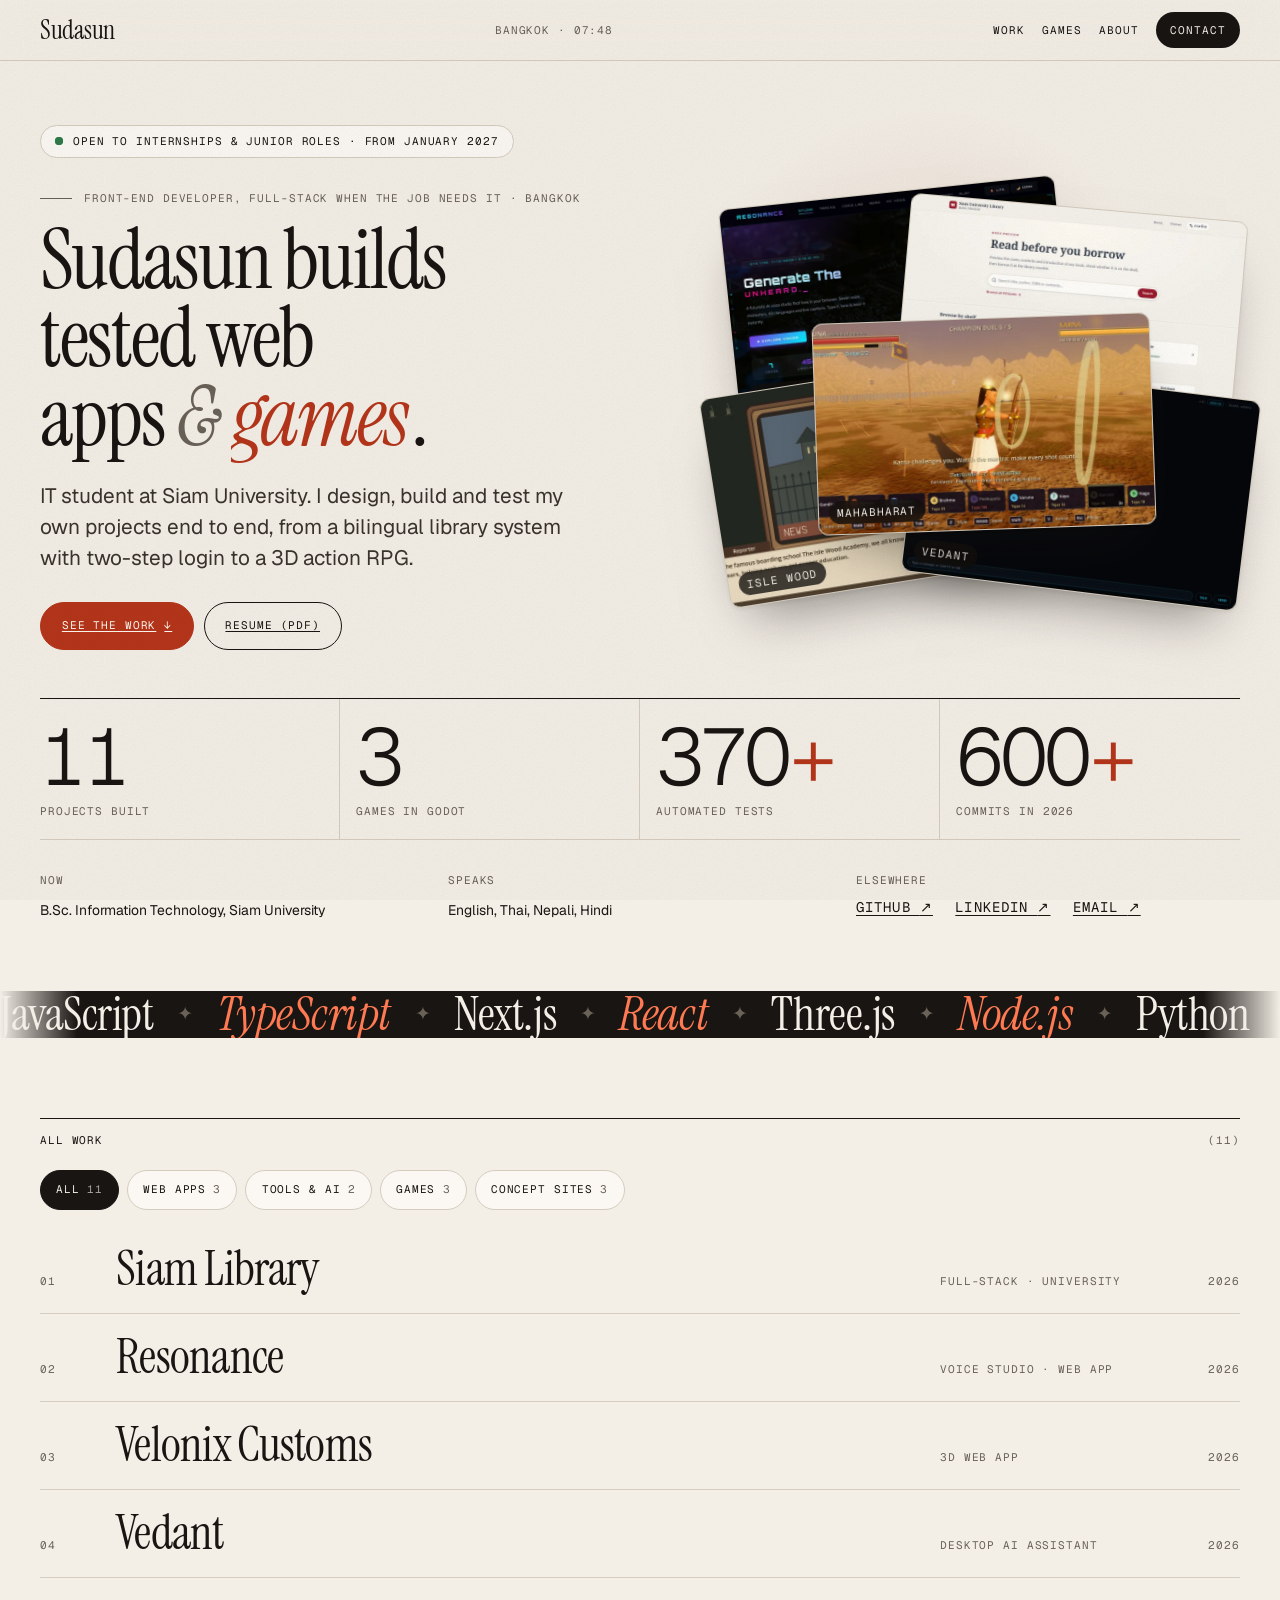
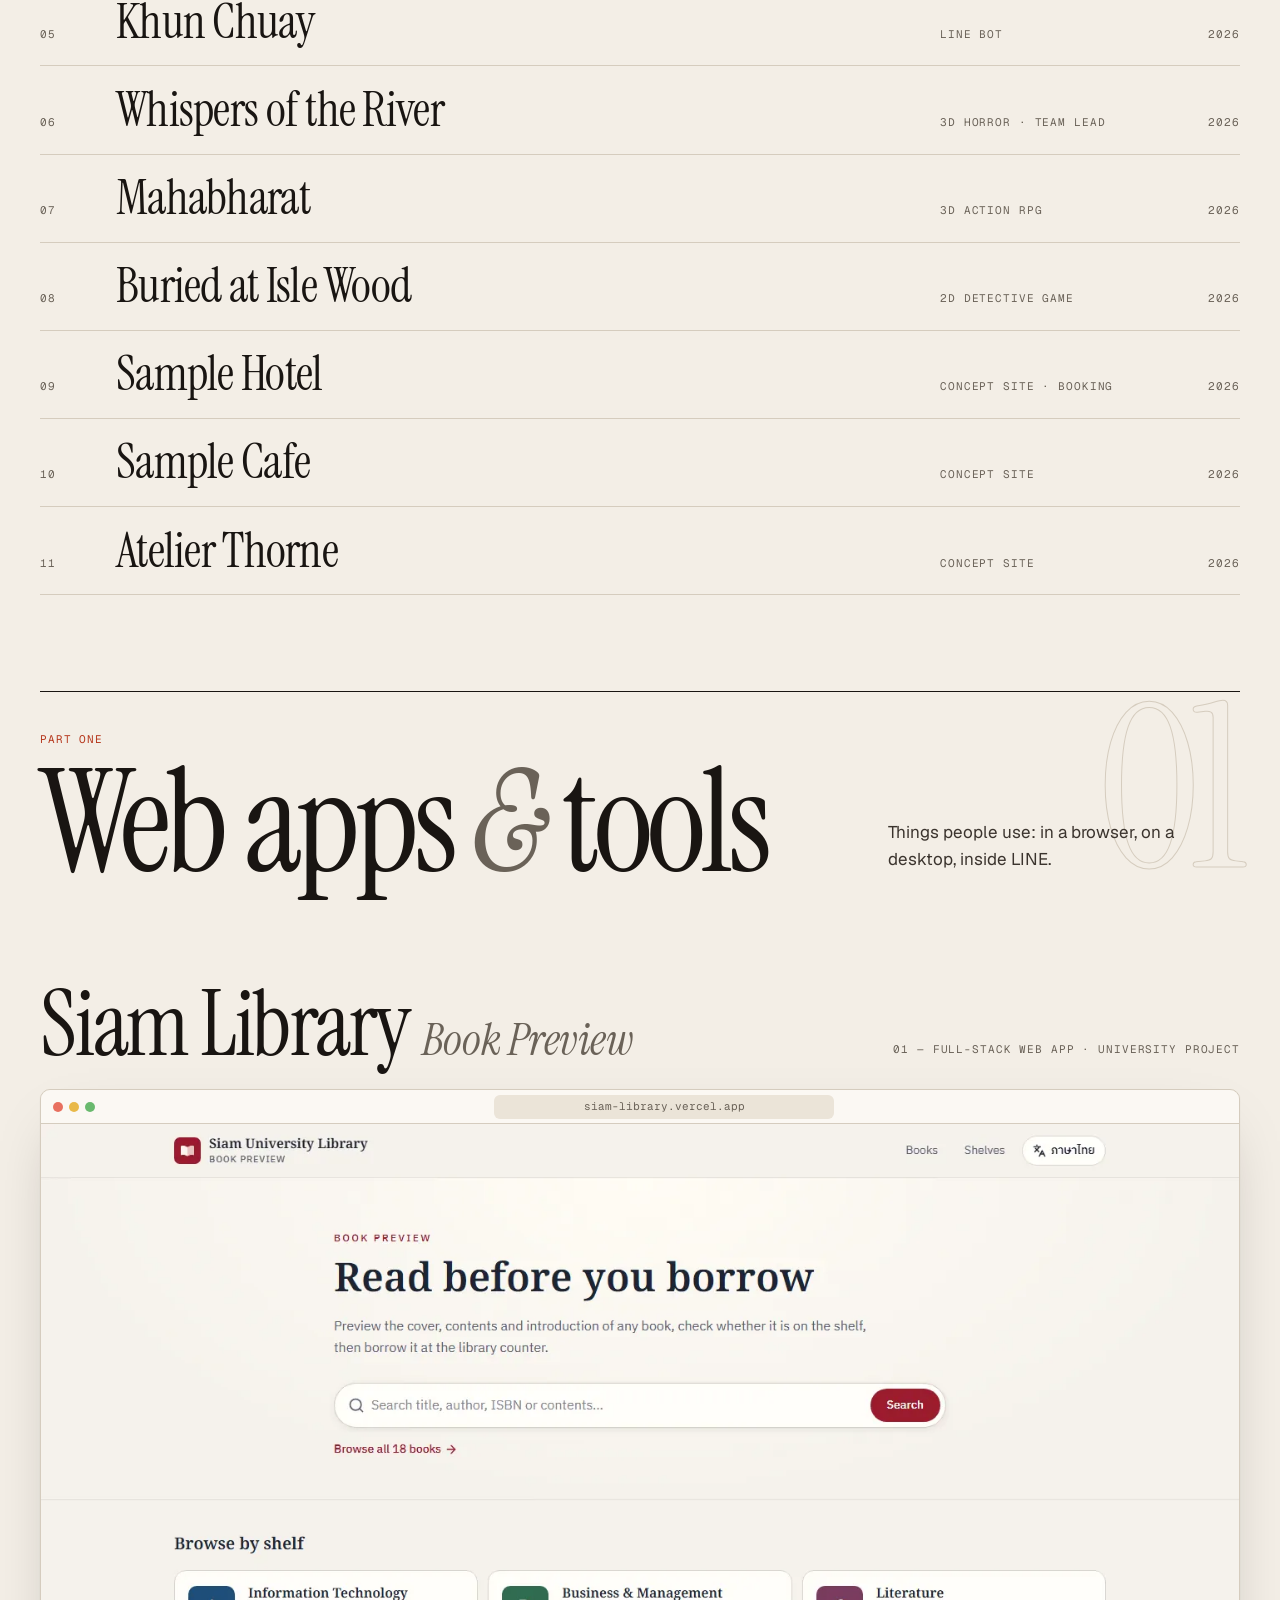
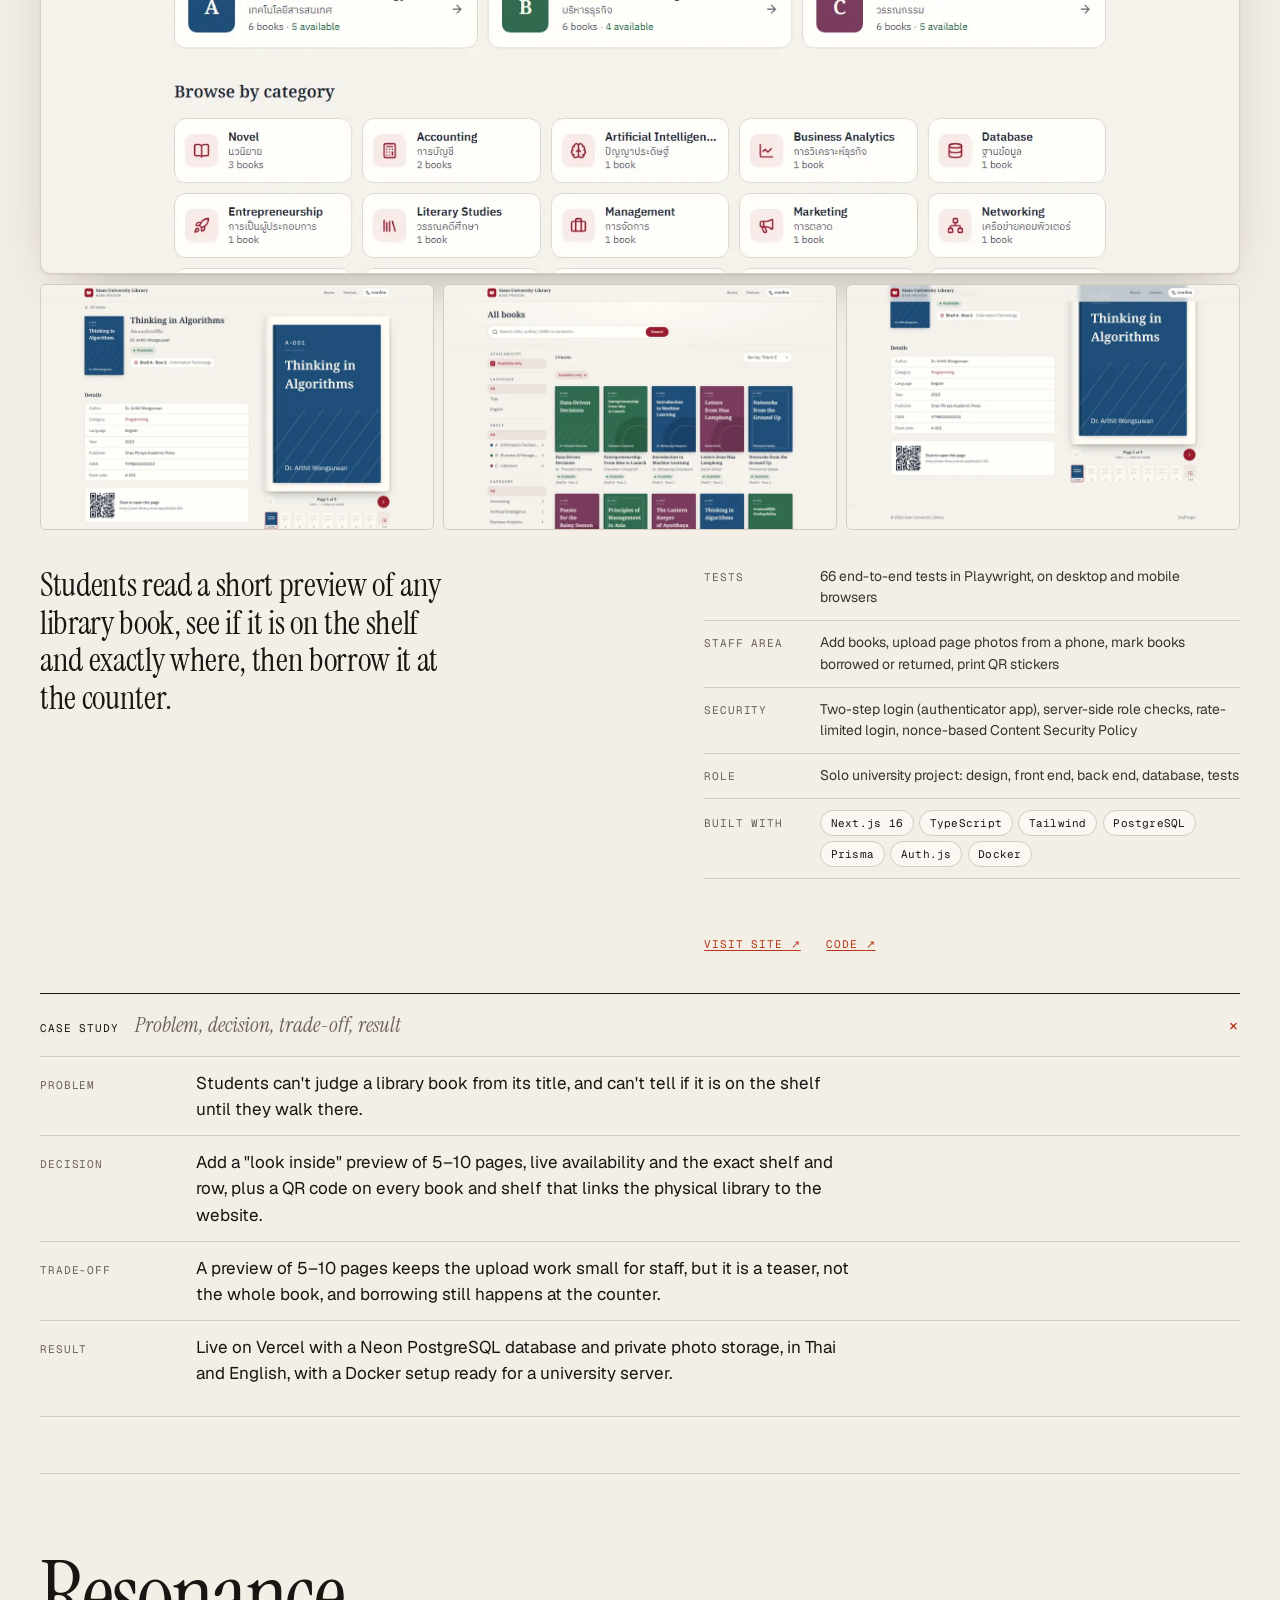
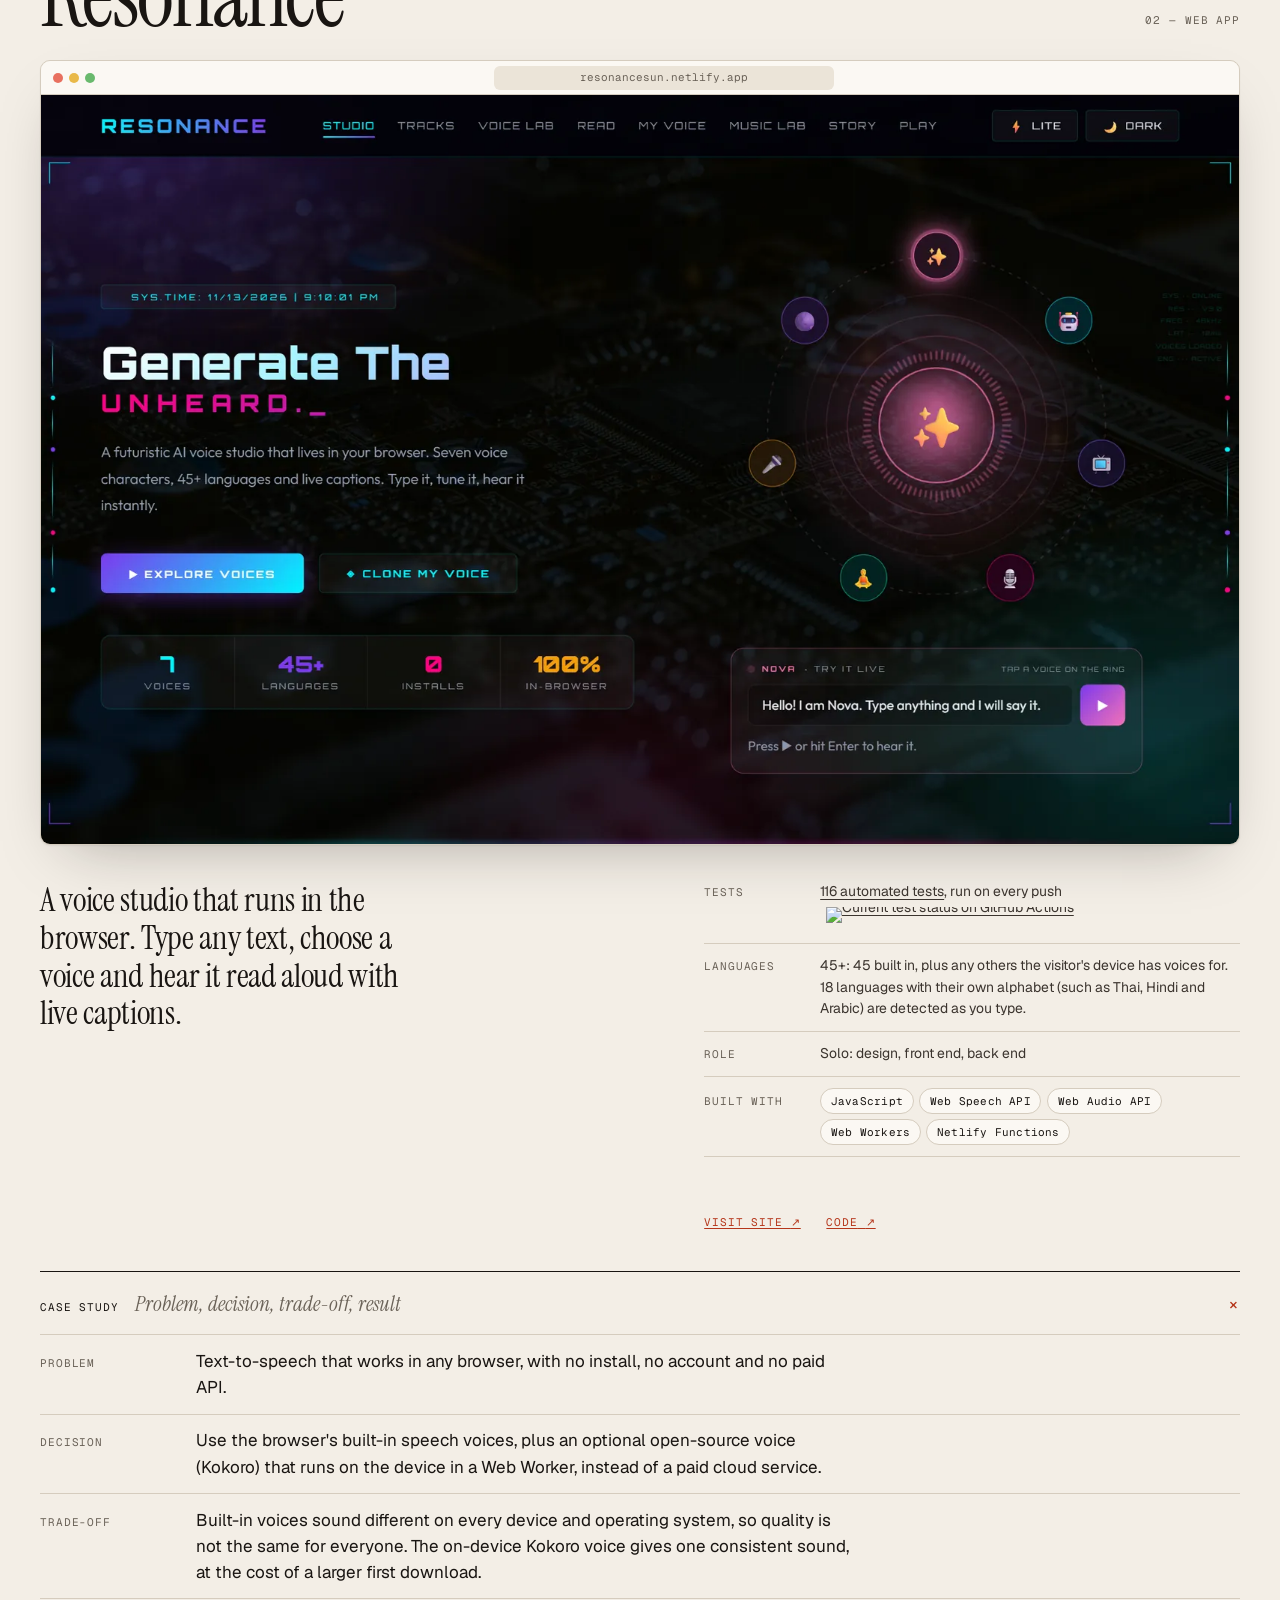
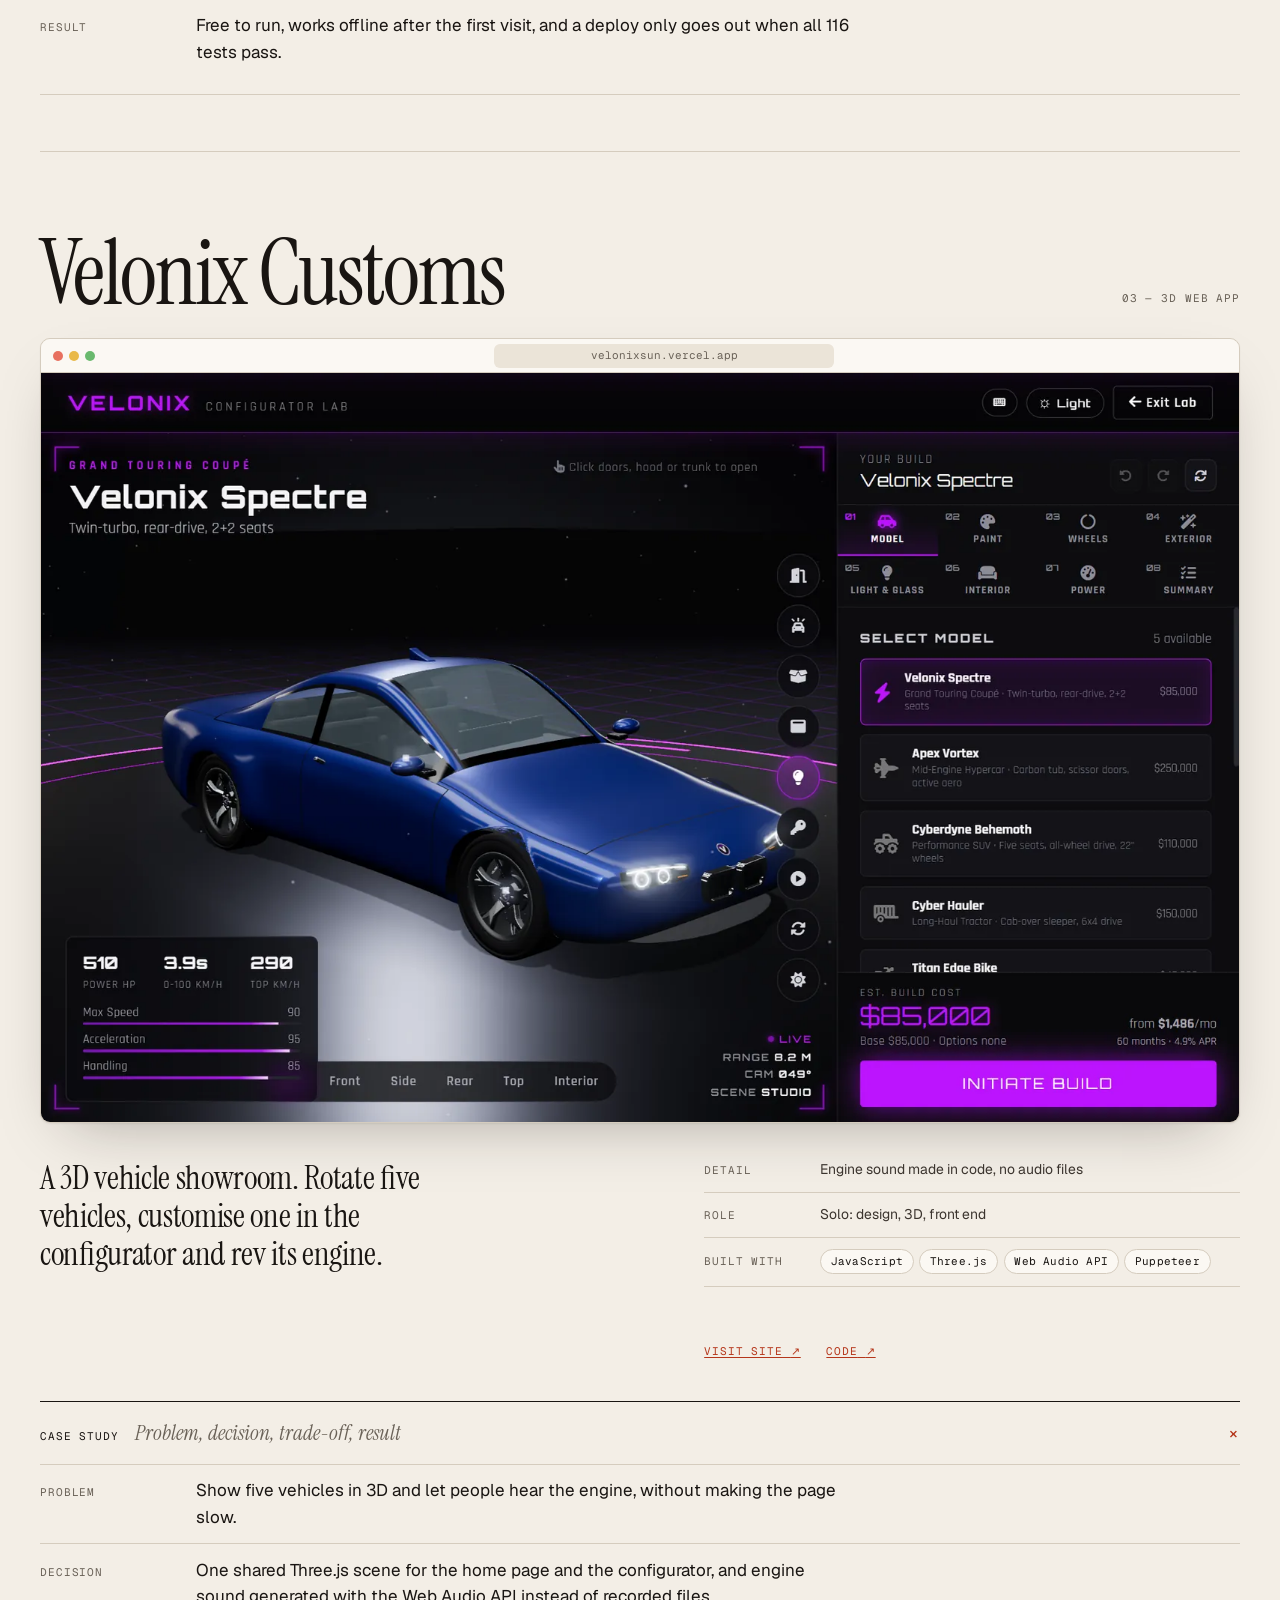
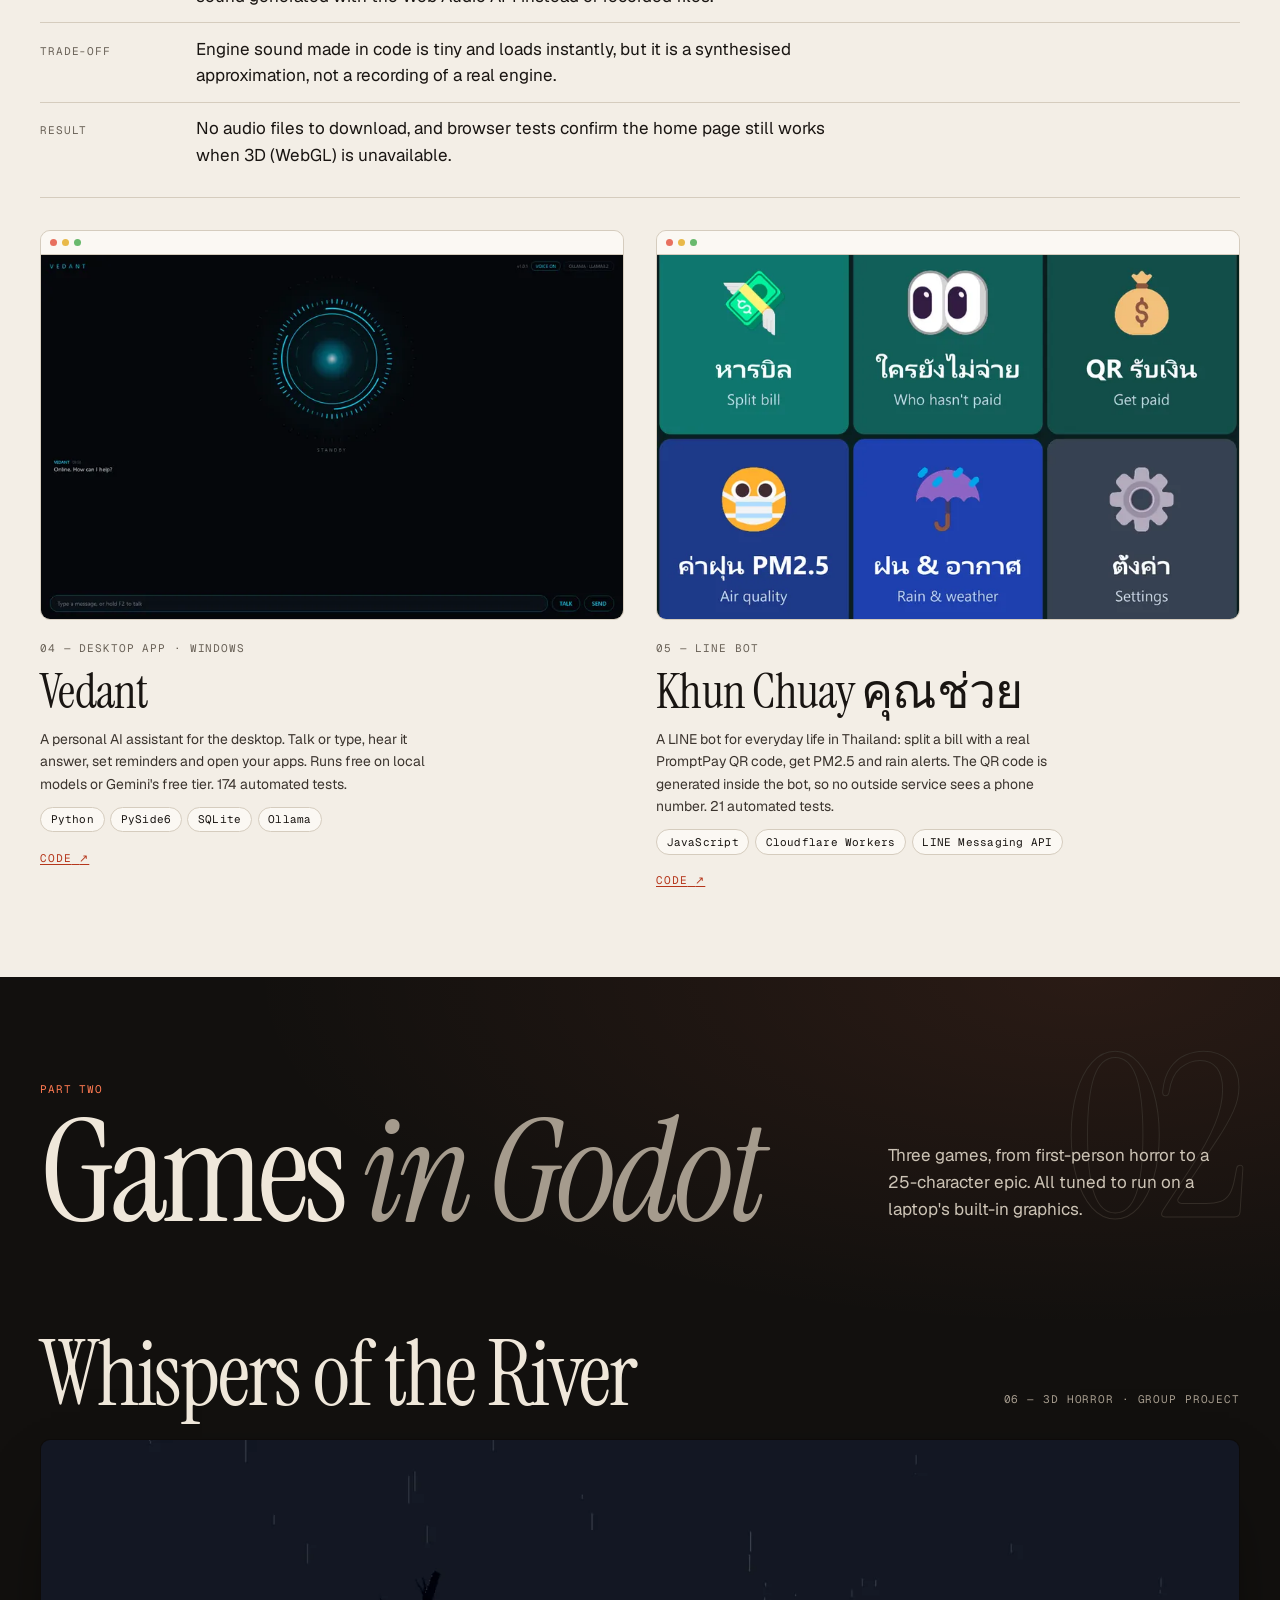
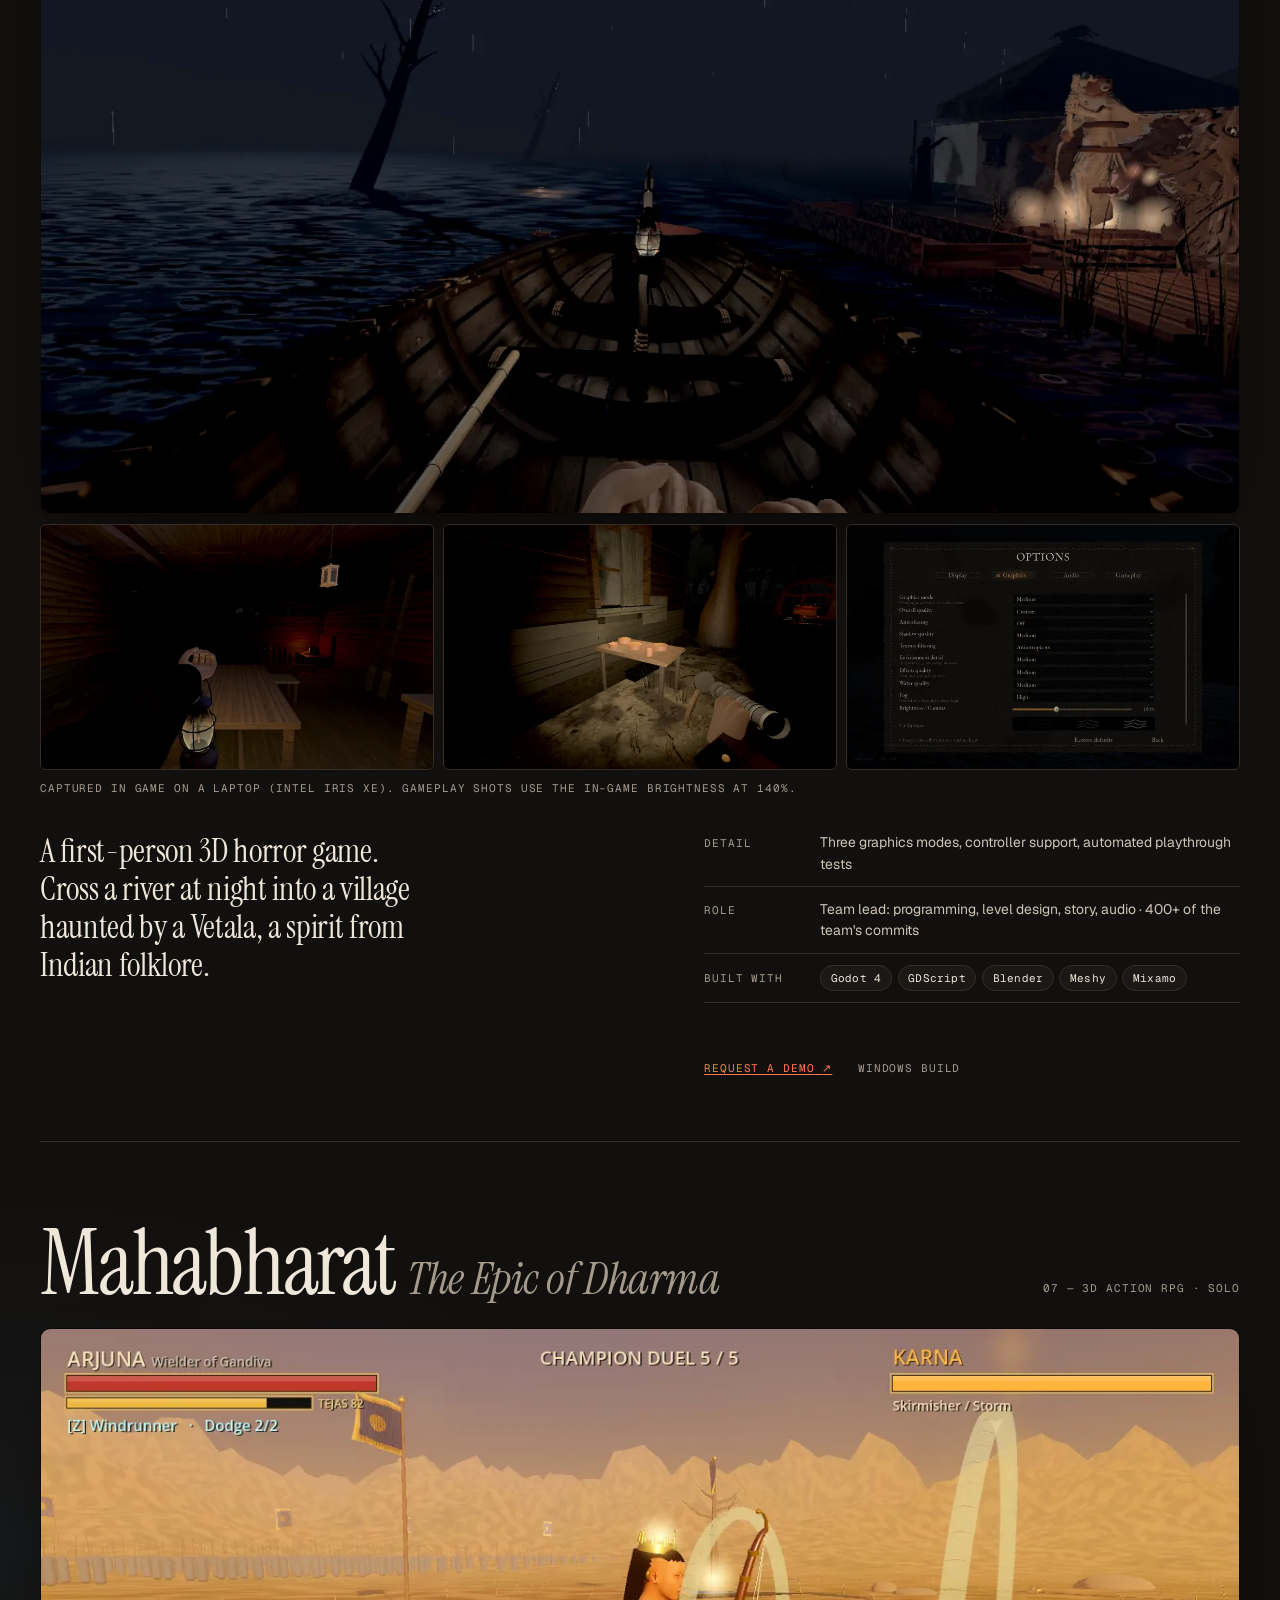
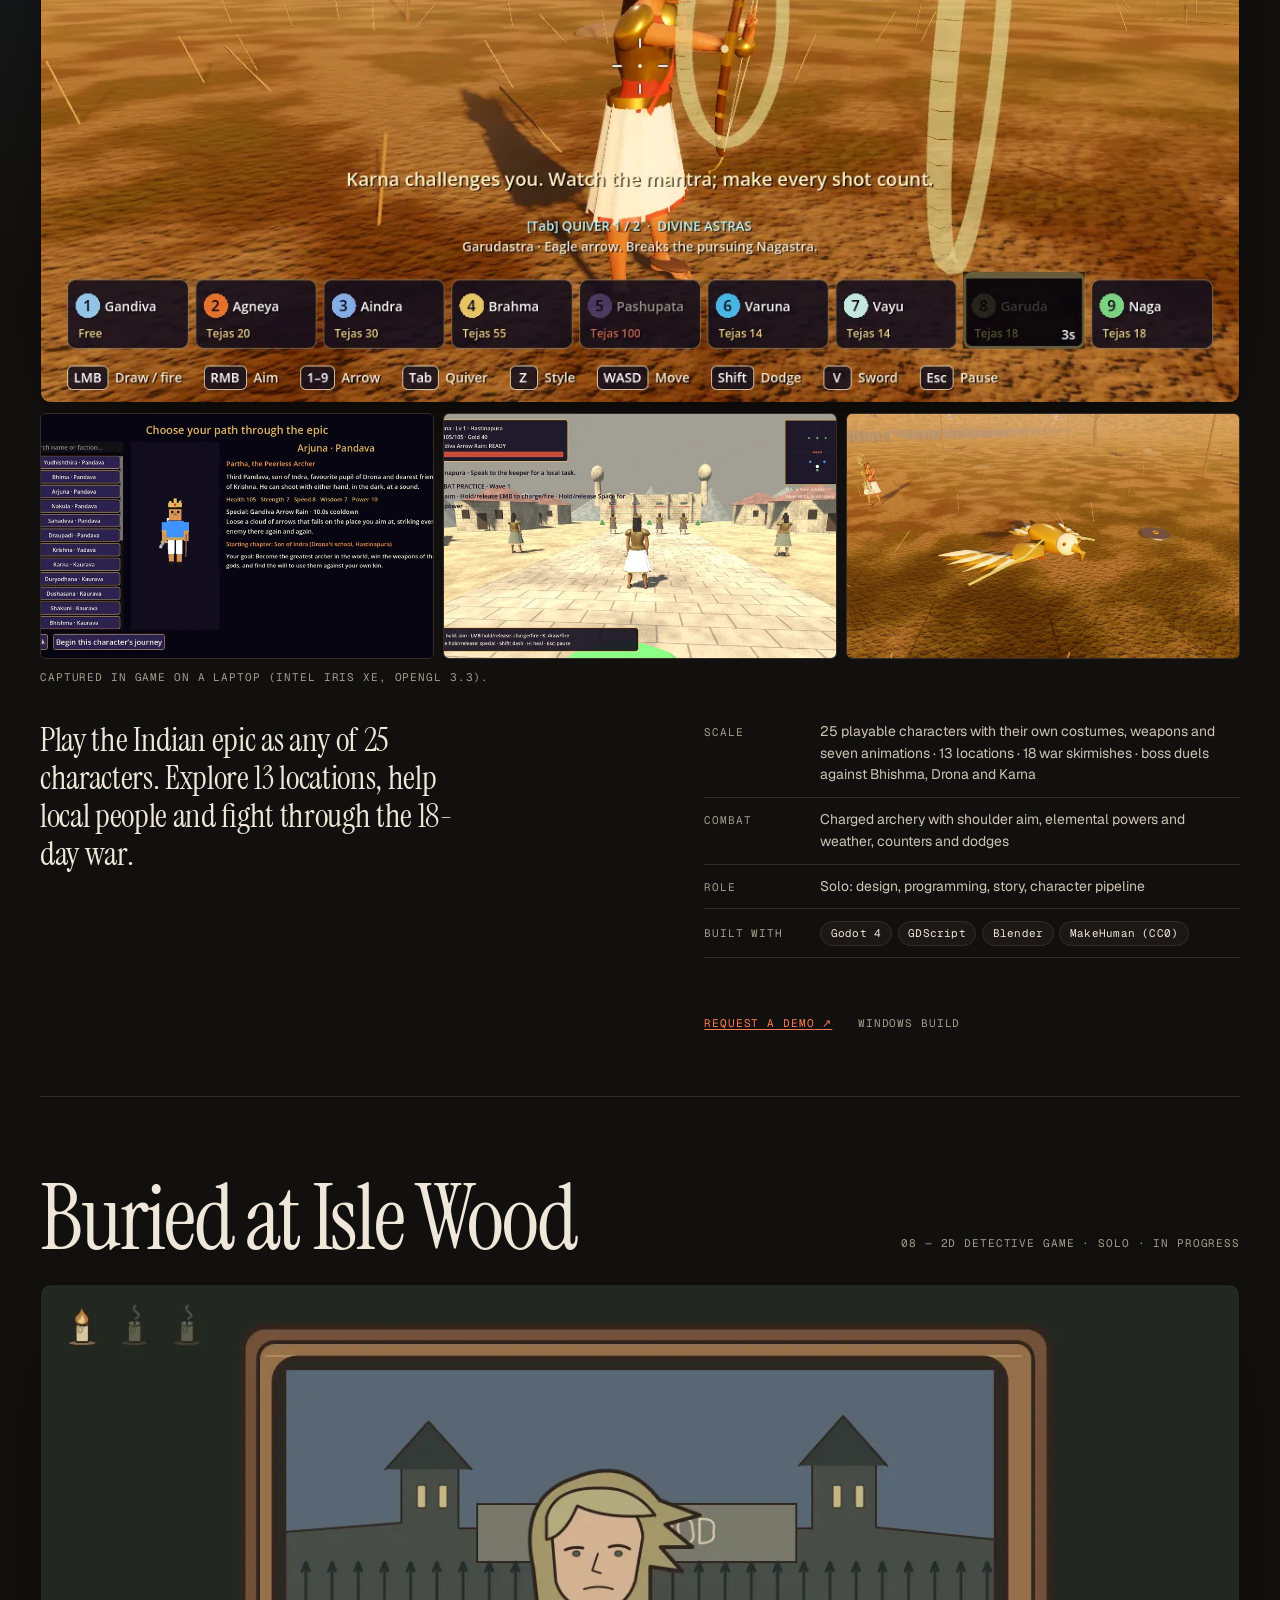
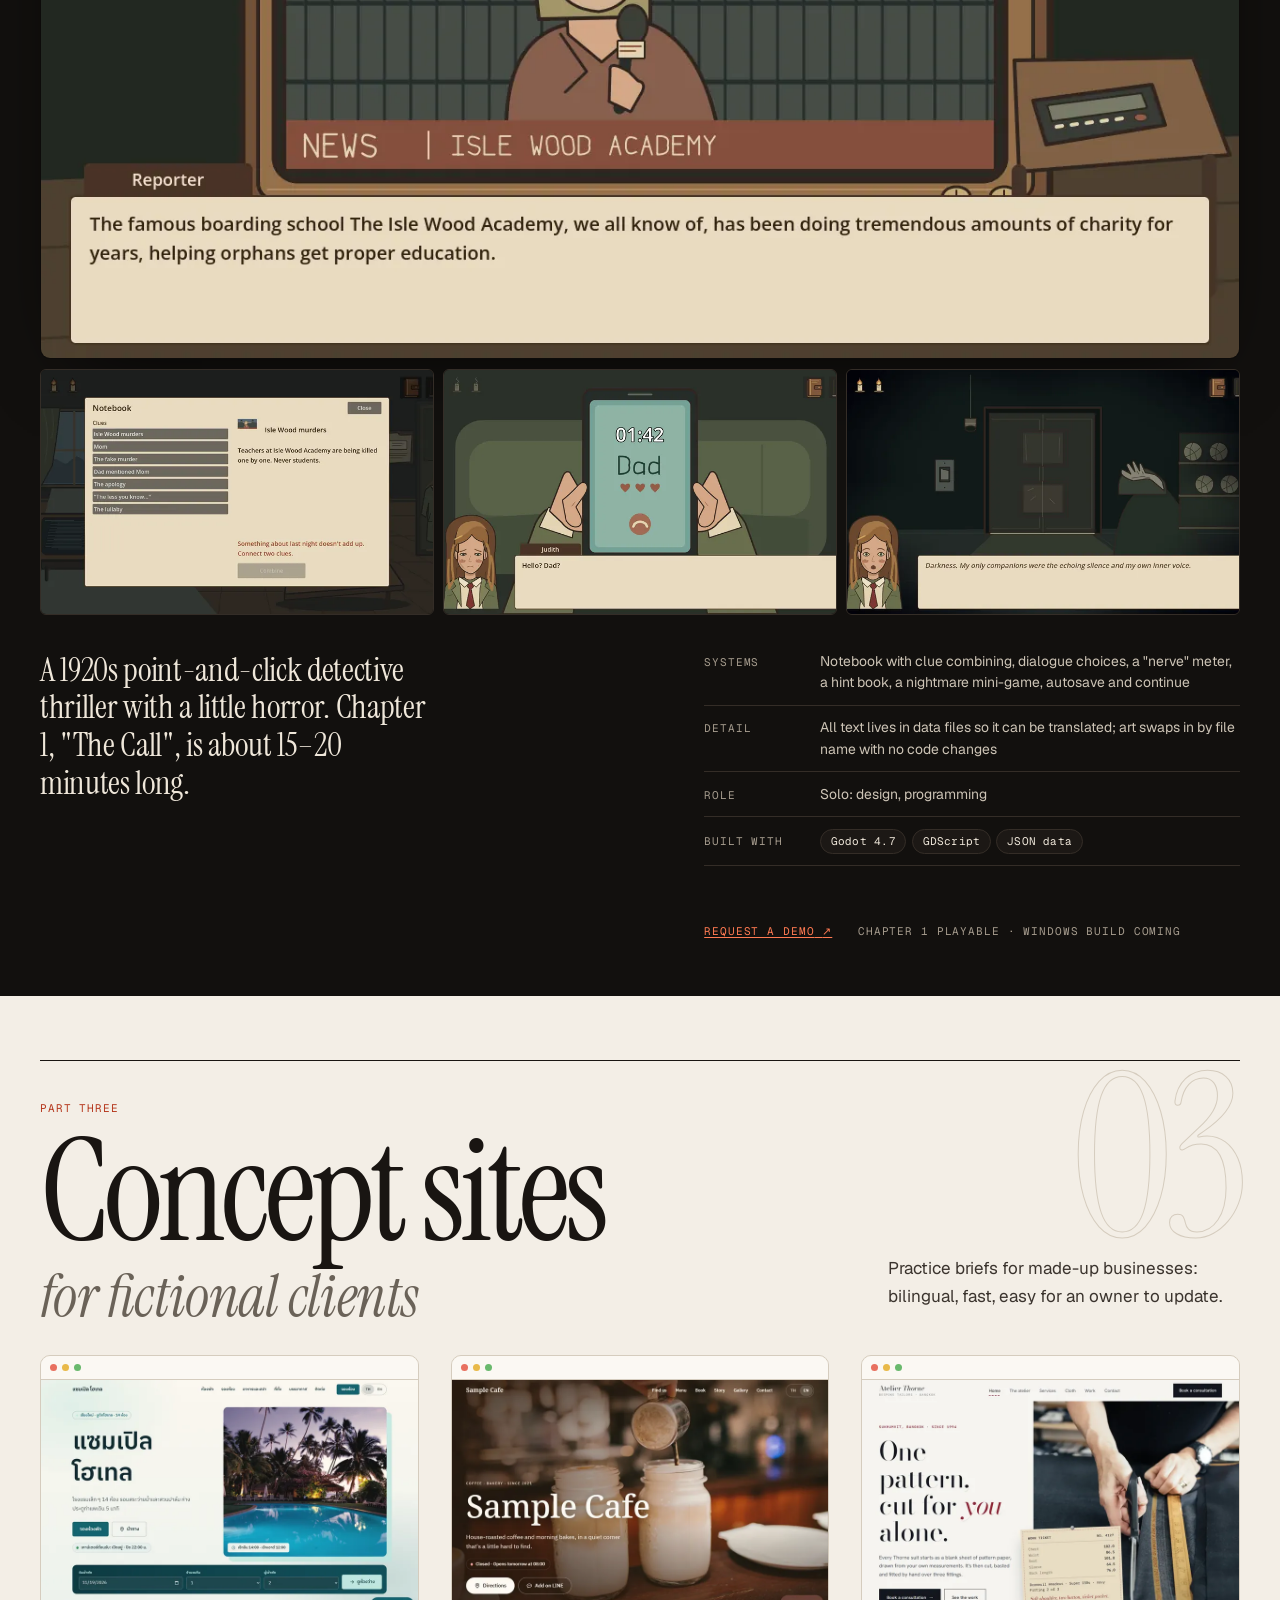
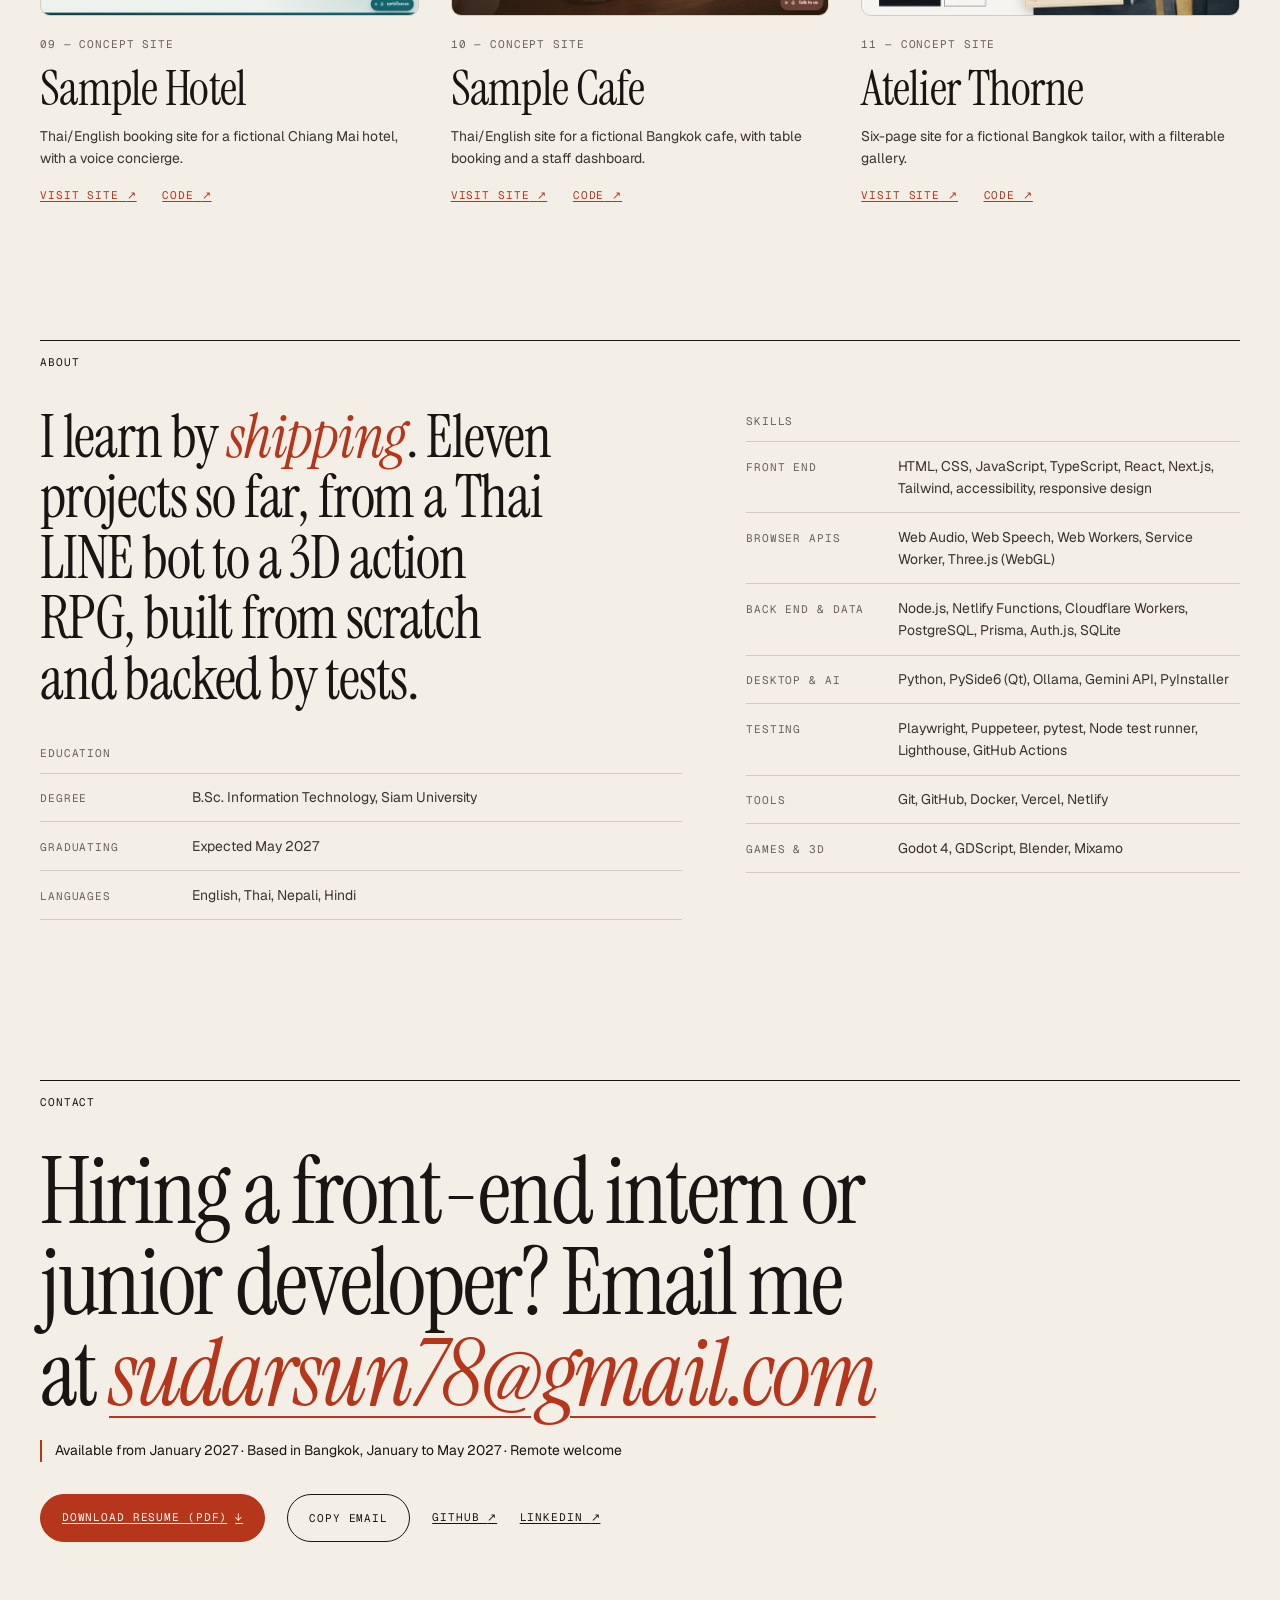
==== commit 62ba8fd3: "Vedant and Khun Chuay as compact cards; shorter concept-site cards" ====
--- a/index.html
+++ b/index.html
@@ -303,67 +303,37 @@
         </details>
       </article>
 
-      <article class="project wrap" id="vedant" aria-labelledby="p4">
-        <header class="project__head">
-          <span class="label">04 — Desktop app · Windows</span>
-          <h3 id="p4" class="project__title">Vedant</h3>
-        </header>
-        <figure class="frame frame--window">
-          <div class="frame__bar" aria-hidden="true"><span class="frame__url">VEDANT — v1.0</span><b>–</b><b>□</b><b>✕</b></div>
-          <img src="/assets/vedant-800.webp"
-               srcset="/assets/vedant-800.webp 800w, /assets/vedant-1440.webp 1440w"
-               sizes="(min-width: 1264px) 1200px, calc(100vw - 2 * var(--gutter))"
-               width="1440" height="900" loading="lazy" decoding="async"
-               alt="Vedant's window: a glowing cyan ring visualiser in standby on a black background, a greeting that says 'Online. How can I help?', and a message box with Talk and Send buttons.">
-        </figure>
-        <div class="project__info">
-          <p class="project__lede">A personal AI assistant for the desktop. Talk or type, hear it answer, and let it remember things, set reminders and open your apps.</p>
-          <dl class="project__meta">
-            <div><dt class="label">Tests</dt><dd>174 automated tests (pytest), plus a built-in self-test for microphone, speech and AI provider</dd></div>
-            <div><dt class="label">Safety</dt><dd>Opens only apps on an allowlist, asks before acting, and never runs shell commands</dd></div>
-            <div><dt class="label">Free to run</dt><dd>Local models through Ollama (works offline) or Google Gemini's free tier</dd></div>
-            <div><dt class="label">Built with</dt><dd><ul class="tags" role="list"><li>Python</li><li>PySide6 (Qt)</li><li>SQLite</li><li>Ollama</li><li>Gemini API</li><li>PyInstaller</li></ul></dd></div>
-          </dl>
+      <div class="wrap concepts__grid concepts__grid--2">
+        <article class="card" id="vedant" aria-labelledby="p4">
+          <figure class="frame frame--small">
+            <div class="frame__bar" aria-hidden="true"><i></i><i></i><i></i></div>
+            <img src="/assets/vedant-800.webp" width="800" height="500" loading="lazy" decoding="async"
+                 alt="Vedant's window: a glowing cyan ring visualiser in standby on a black background, a greeting that says 'Online. How can I help?', and a message box with Talk and Send buttons.">
+          </figure>
+          <span class="label card__no">04 — Desktop app · Windows</span>
+          <h3 id="p4" class="card__title">Vedant</h3>
+          <p class="card__lede">A personal AI assistant for the desktop. Talk or type, hear it answer, set reminders and open your apps. Runs free on local models or Gemini's free tier. 174 automated tests.</p>
+          <ul class="tags" role="list"><li>Python</li><li>PySide6</li><li>SQLite</li><li>Ollama</li></ul>
           <p class="project__links label">
             <a href="https://github.com/SUDARSUN-24/vedant-assistant">Code<span class="sr-only">: Vedant on GitHub</span> <span aria-hidden="true">↗</span></a>
-            <span class="muted">Windows app</span>
-          </p>
-        </div>
-      </article>
-
-      <article class="project project--split wrap" id="khun-chuay" aria-labelledby="p5">
-        <div class="split__text">
-          <header class="project__head">
-            <span class="label">05 — LINE bot</span>
-            <h3 id="p5" class="project__title">Khun Chuay <span class="th" lang="th">คุณช่วย</span></h3>
-          </header>
-          <p class="project__lede">A LINE bot for everyday life in Thailand. Split a bill with a real PromptPay QR code, and get PM2.5 and rain alerts for where you are.</p>
-          <dl class="project__meta">
-            <div><dt class="label">Detail</dt><dd>PromptPay QR codes generated inside the bot (EMVCo payload, CRC-16 and a hand-written PNG encoder), so no outside service sees a phone number</dd></div>
-            <div><dt class="label">Data</dt><dd>Nearest of about 170 official air-quality stations, Thai PM2.5 bands, rain forecasts and a 7:00 morning summary</dd></div>
-            <div><dt class="label">Tests</dt><dd>21 automated tests, plus a simulated LINE chat to try it with no accounts</dd></div>
-            <div><dt class="label">Built with</dt><dd><ul class="tags" role="list"><li>JavaScript</li><li>Cloudflare Workers</li><li>Cloudflare KV</li><li>LINE Messaging API</li></ul></dd></div>
-          </dl>
+          </p>
+        </article>
+
+        <article class="card" id="khun-chuay" aria-labelledby="p5">
+          <figure class="frame frame--small">
+            <div class="frame__bar" aria-hidden="true"><i></i><i></i><i></i></div>
+            <img src="/assets/khun-chuay-menu-800.webp" width="800" height="540" loading="lazy" decoding="async"
+                 alt="The bot's button menu: Split bill, Who hasn't paid, Get paid, Air quality, Rain and weather, Settings, each in Thai and English.">
+          </figure>
+          <span class="label card__no">05 — LINE bot</span>
+          <h3 id="p5" class="card__title">Khun Chuay <span class="th" lang="th">คุณช่วย</span></h3>
+          <p class="card__lede">A LINE bot for everyday life in Thailand: split a bill with a real PromptPay QR code, get PM2.5 and rain alerts. The QR code is generated inside the bot, so no outside service sees a phone number. 21 automated tests.</p>
+          <ul class="tags" role="list"><li>JavaScript</li><li>Cloudflare Workers</li><li>LINE Messaging API</li></ul>
           <p class="project__links label">
             <a href="https://github.com/SUDARSUN-24/khun-chuay">Code<span class="sr-only">: Khun Chuay on GitHub</span> <span aria-hidden="true">↗</span></a>
           </p>
-        </div>
-        <figure class="chat" aria-label="Example conversation: splitting a 1,850 baht bill between four people">
-          <div class="chat__head"><span class="chat__avatar" aria-hidden="true">🙏</span><span>Khun Chuay</span></div>
-          <ol class="chat__log" role="list" lang="th">
-            <li class="bot">💸 ยอดรวมทั้งบิลเท่าไหร่?</li>
-            <li class="me">1850</li>
-            <li class="bot">หาร ฿1,850 กี่คน?<span class="chat__chips"><b>2 คน</b><b>3 คน</b><b>4 คน</b></span></li>
-            <li class="me">4 คน</li>
-            <li class="bot">มีค่าเซอร์วิสหรือ VAT?<span class="chat__chips"><b>ไม่มี</b><b>VAT 7%</b><b>เซอร์วิส+VAT</b></span></li>
-            <li class="me">เซอร์วิส+VAT</li>
-            <li class="bot bot--total">💸 คนละ <strong>฿544.37</strong><span class="chat__qr" aria-hidden="true"></span><small>PromptPay QR · scan with any Thai bank app</small></li>
-          </ol>
-          <img class="chat__menu" src="/assets/khun-chuay-menu-800.webp" width="800" height="540" loading="lazy" decoding="async"
-               alt="The bot's button menu: Split bill, Who hasn't paid, Get paid, Air quality, Rain and weather, Settings, each in Thai and English." lang="en">
-          <figcaption class="label">Real flow from the bot · service 10% then VAT 7%, rounded up</figcaption>
-        </figure>
-      </article>
+        </article>
+      </div>
     </section>
 
     <!-- ============ CHAPTER 2: GAMES (dark band) ============ -->
@@ -507,7 +477,7 @@
       <div class="wrap chapter__head">
         <span class="chapter__no label">Part three</span><span class="chapter__num" aria-hidden="true">03</span>
         <h2 id="ch-concepts" class="chapter__title">Concept sites <em class="sm">for fictional clients</em></h2>
-        <p class="chapter__note">Websites for made-up businesses, built as if for a real brief: bilingual, fast, and easy for an owner to update.</p>
+        <p class="chapter__note">Practice briefs for made-up businesses: bilingual, fast, easy for an owner to update.</p>
       </div>
       <div class="wrap concepts__grid">
         <article class="card" id="sample-hotel" aria-labelledby="p9">
@@ -521,8 +491,7 @@
           </figure>
           <span class="label card__no">09 — Concept site</span>
           <h3 id="p9" class="card__title">Sample Hotel</h3>
-          <p class="card__lede">Thai/English site for a fictional Chiang Mai hotel: check free rooms, see the total and book. A voice concierge answers questions out loud.</p>
-          <ul class="tags" role="list"><li>JavaScript</li><li>Netlify Functions</li><li>Netlify Blobs</li><li>Web Speech API</li></ul>
+          <p class="card__lede">Thai/English booking site for a fictional Chiang Mai hotel, with a voice concierge.</p>
           <p class="project__links label">
             <a href="https://sample-hotel-demo.netlify.app/">Visit site<span class="sr-only">: Sample Hotel</span> <span aria-hidden="true">↗</span></a>
             <a href="https://github.com/SUDARSUN-24/sample-hotel">Code<span class="sr-only">: Sample Hotel on GitHub</span> <span aria-hidden="true">↗</span></a>
@@ -540,8 +509,7 @@
           </figure>
           <span class="label card__no">10 — Concept site</span>
           <h3 id="p10" class="card__title">Sample Cafe</h3>
-          <p class="card__lede">Thai/English site for a fictional Bangkok cafe, with table booking, pre-orders and a staff dashboard.</p>
-          <ul class="tags" role="list"><li>JavaScript</li><li>Netlify Functions</li><li>No framework</li></ul>
+          <p class="card__lede">Thai/English site for a fictional Bangkok cafe, with table booking and a staff dashboard.</p>
           <p class="project__links label">
             <a href="https://sample-cafe-demo.netlify.app/">Visit site<span class="sr-only">: Sample Cafe</span> <span aria-hidden="true">↗</span></a>
             <a href="https://github.com/SUDARSUN-24/sample-cafe">Code<span class="sr-only">: Sample Cafe on GitHub</span> <span aria-hidden="true">↗</span></a>
@@ -559,8 +527,7 @@
           </figure>
           <span class="label card__no">11 — Concept site</span>
           <h3 id="p11" class="card__title">Atelier Thorne</h3>
-          <p class="card__lede">Six-page website for a fictional bespoke tailor in Bangkok, with a filterable gallery and a consultation form.</p>
-          <ul class="tags" role="list"><li>HTML</li><li>CSS</li><li>JavaScript</li><li>Web3Forms</li></ul>
+          <p class="card__lede">Six-page site for a fictional Bangkok tailor, with a filterable gallery.</p>
           <p class="project__links label">
             <a href="https://sudarsun-24.github.io/Tailor_trial/">Visit site<span class="sr-only">: Atelier Thorne</span> <span aria-hidden="true">↗</span></a>
             <a href="https://github.com/SUDARSUN-24/Tailor_trial">Code<span class="sr-only">: Atelier Thorne on GitHub</span> <span aria-hidden="true">↗</span></a>
--- a/css/styles.css
+++ b/css/styles.css
@@ -915,6 +915,7 @@
 
 @media (min-width: 960px) {
   .concepts__grid { grid-template-columns: repeat(3, 1fr); }
+  .concepts__grid--2 { grid-template-columns: 1fr 1fr; }
   .hero__grid { grid-template-columns: minmax(0, 1.25fr) minmax(0, 1fr); align-items: center; gap: 3rem; }
   .hero__title { font-size: clamp(3.5rem, 1rem + 5.2vw, 6.5rem); }
   .collage { max-width: none; }
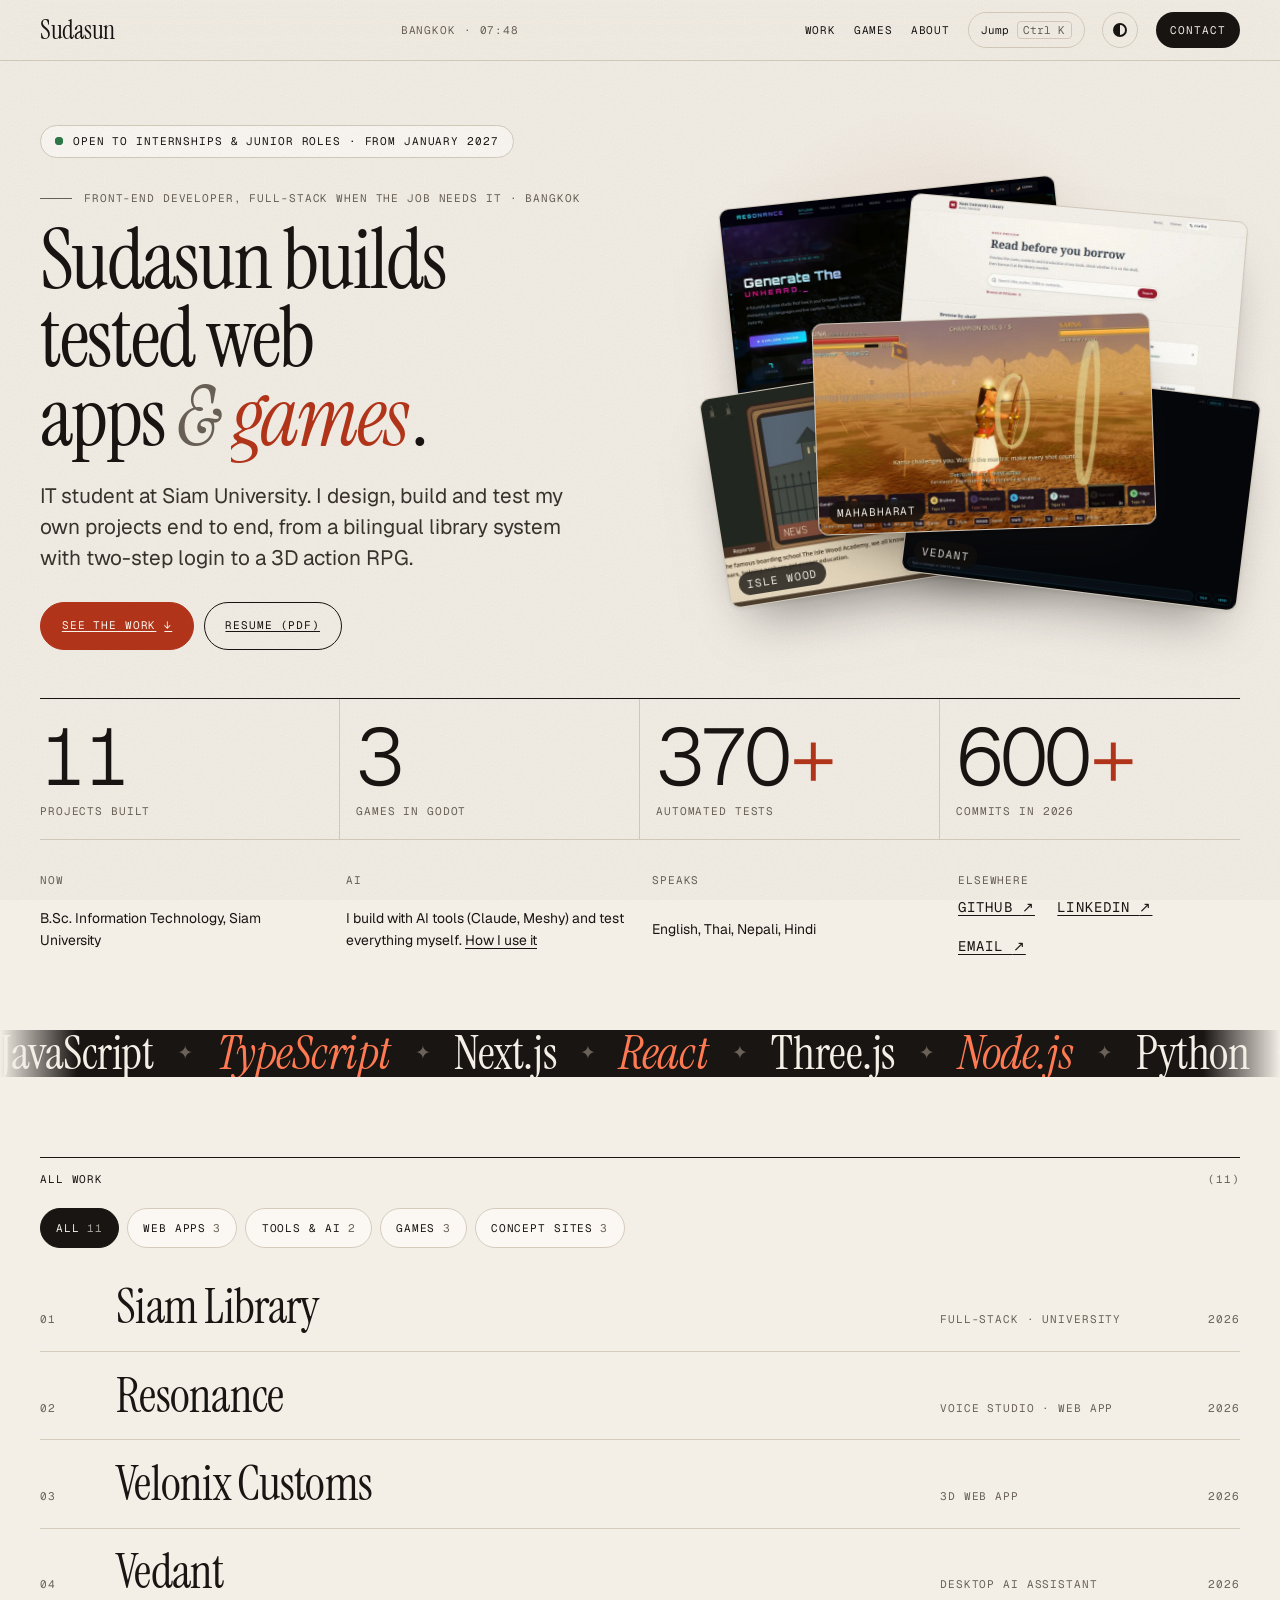
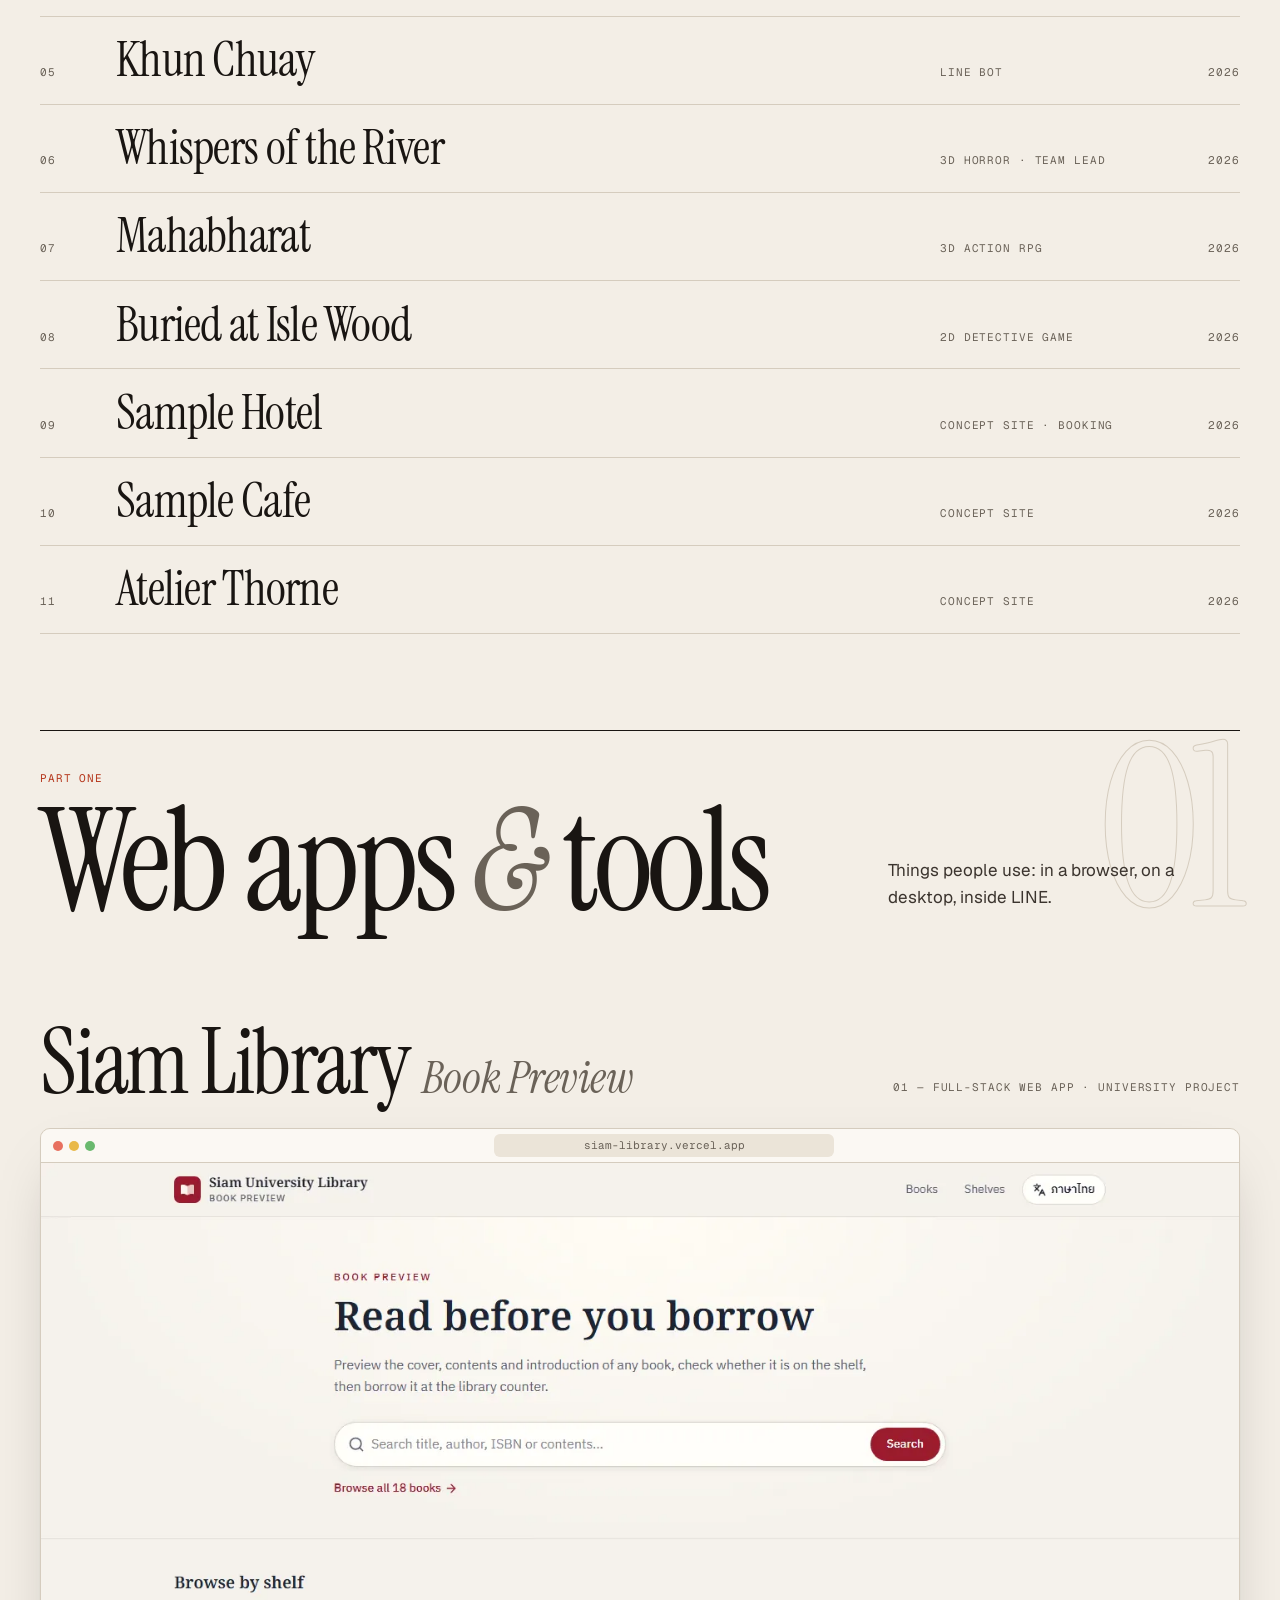
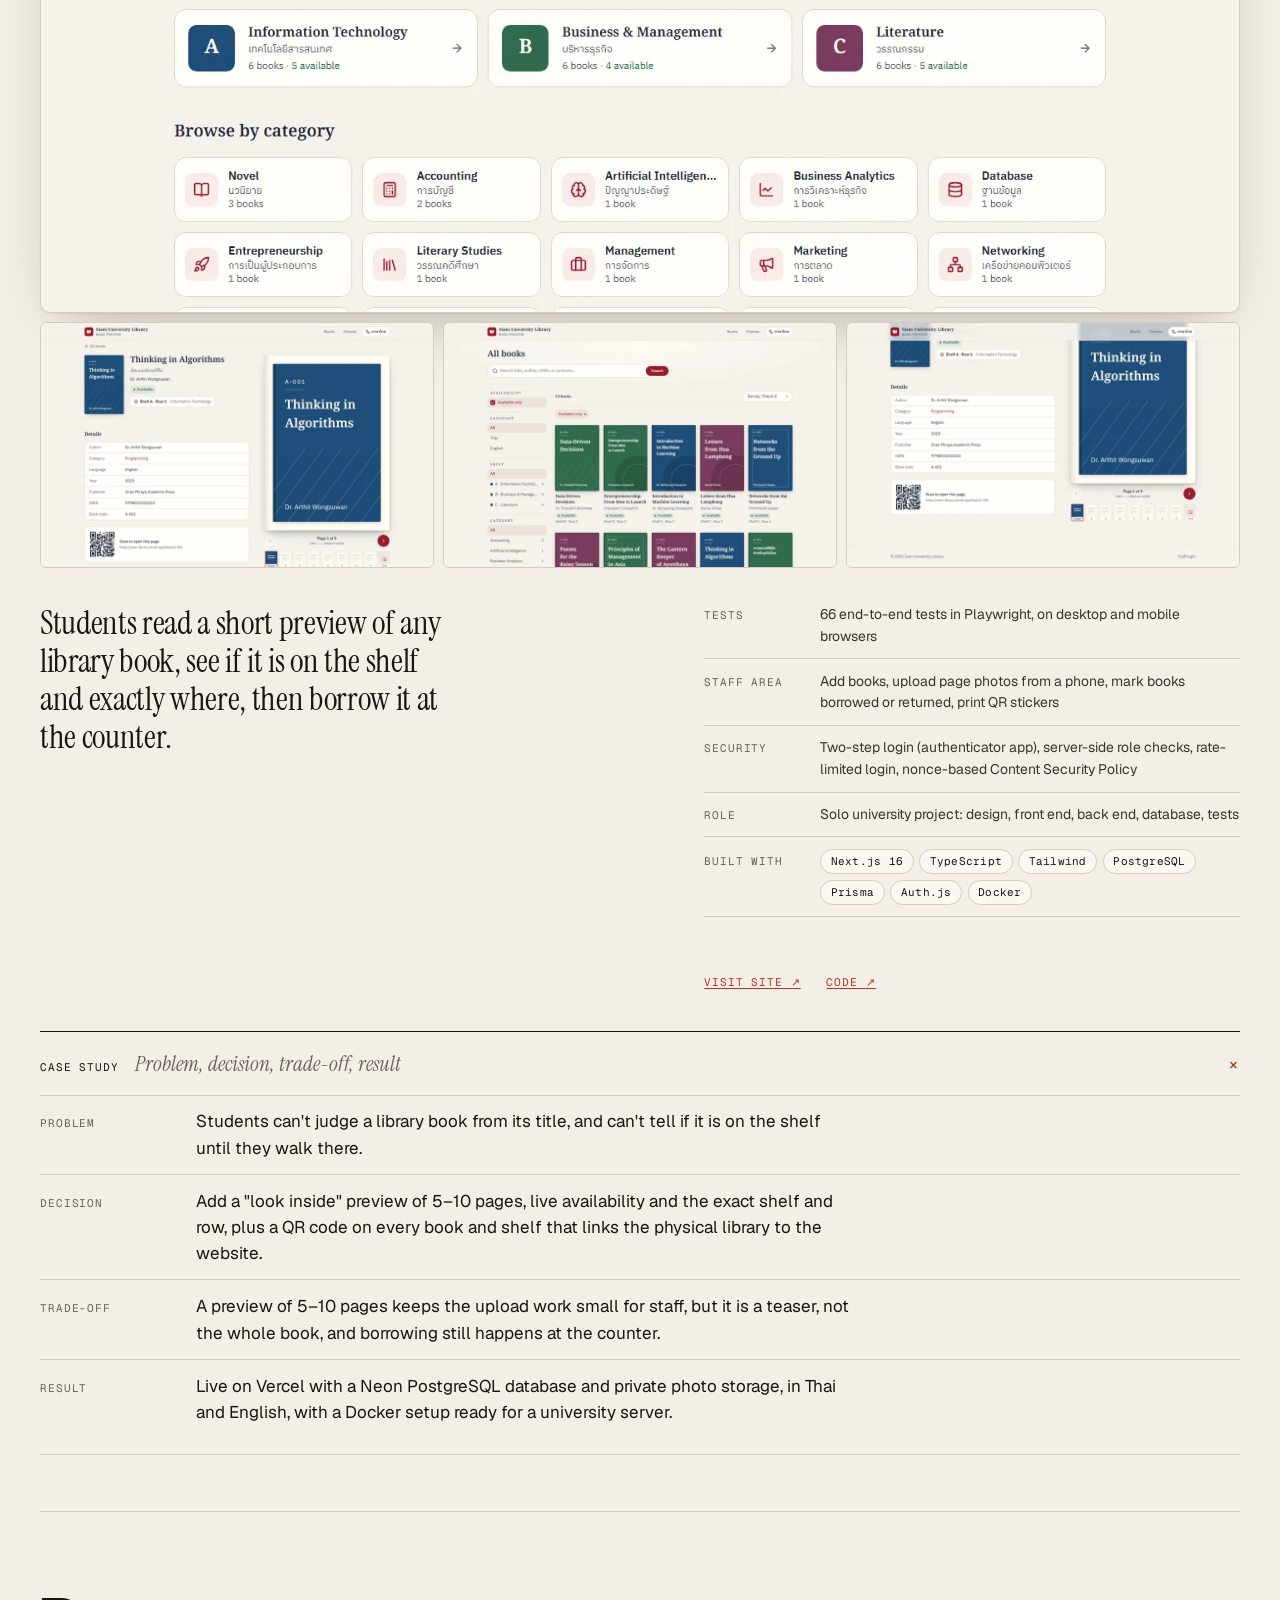
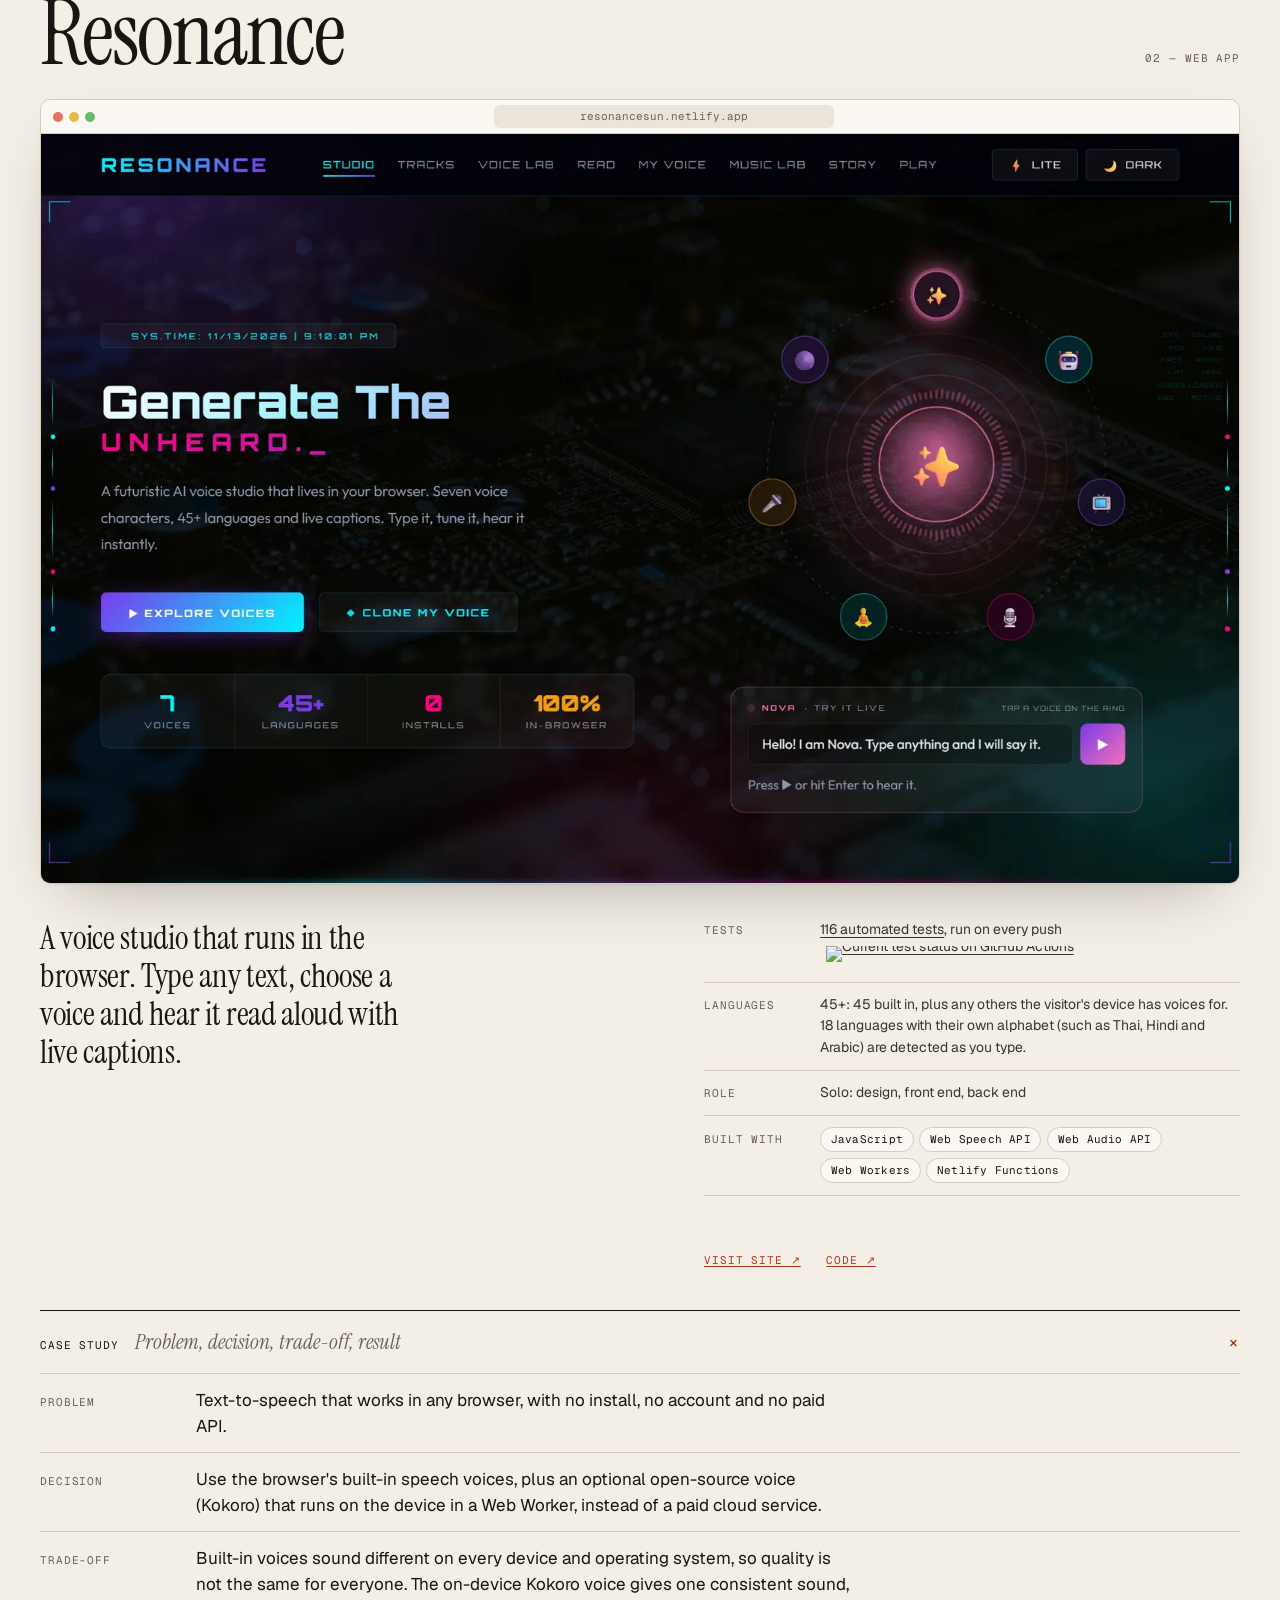
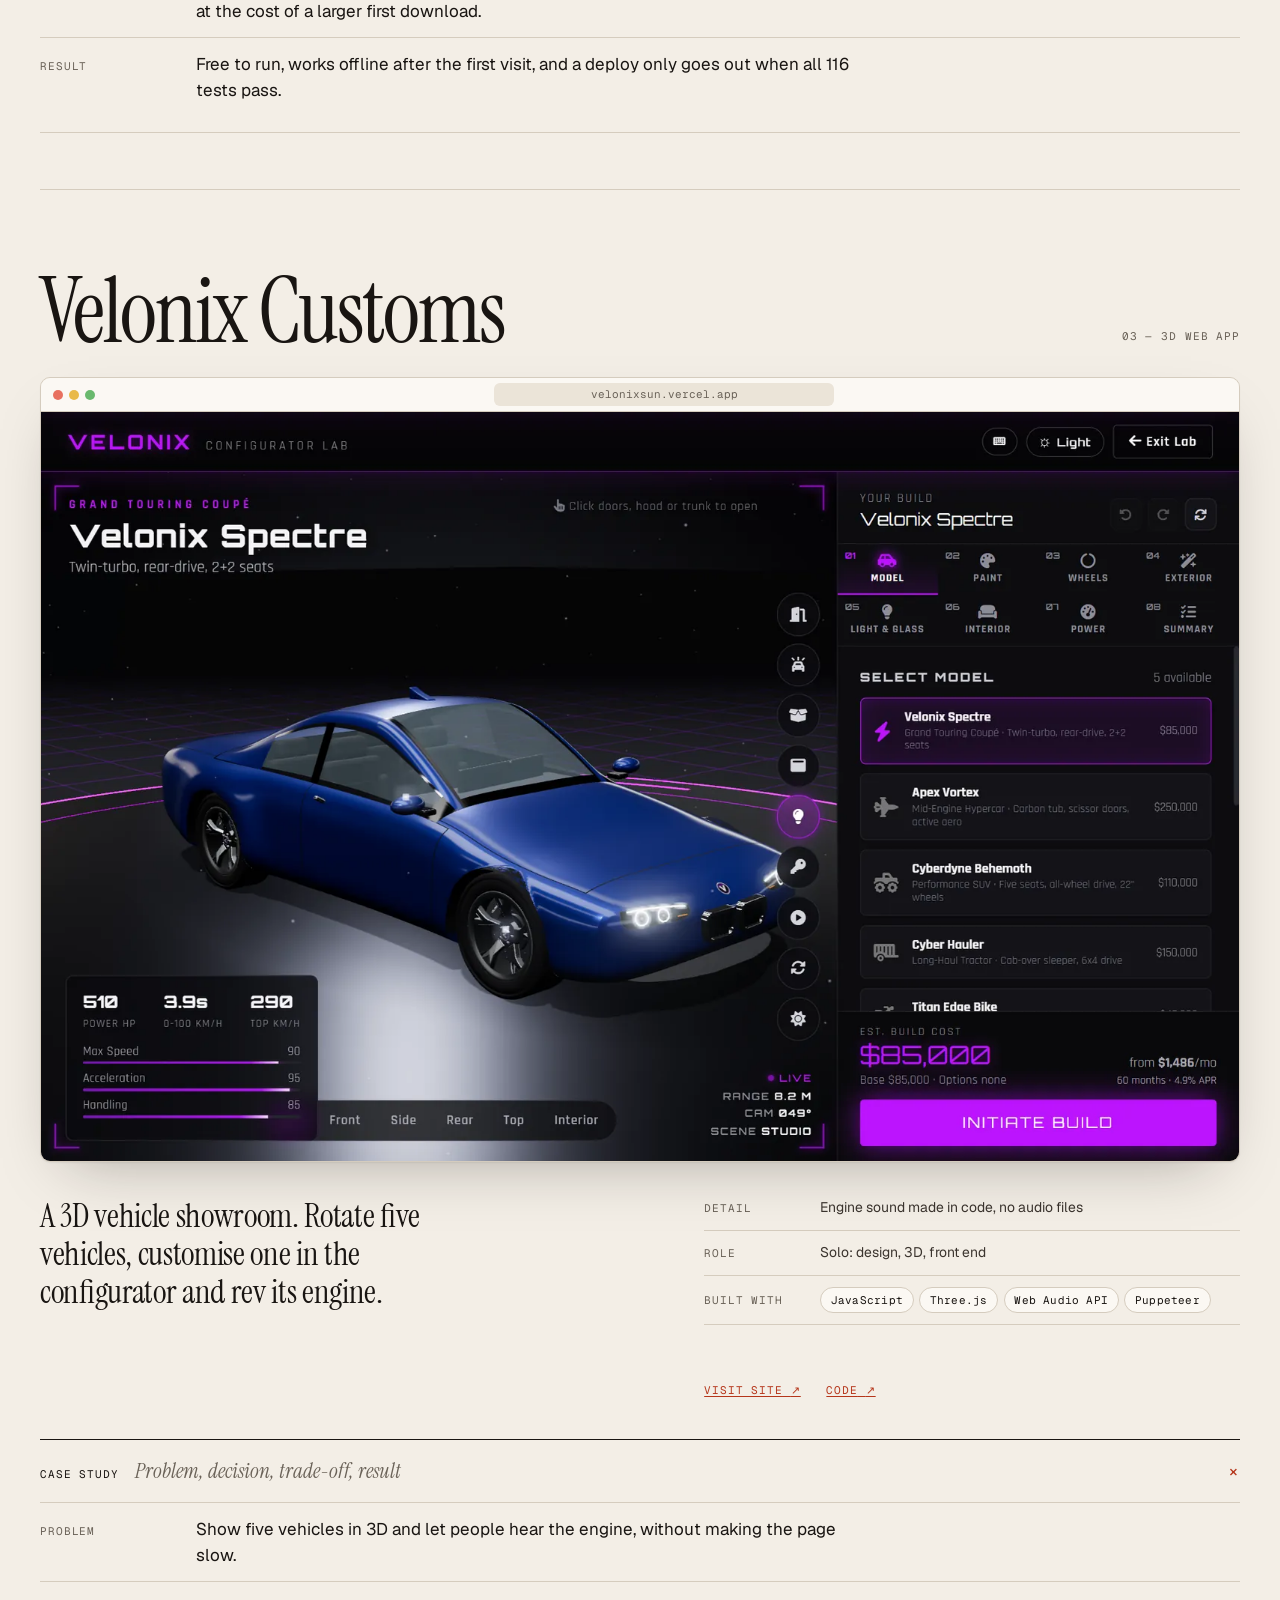
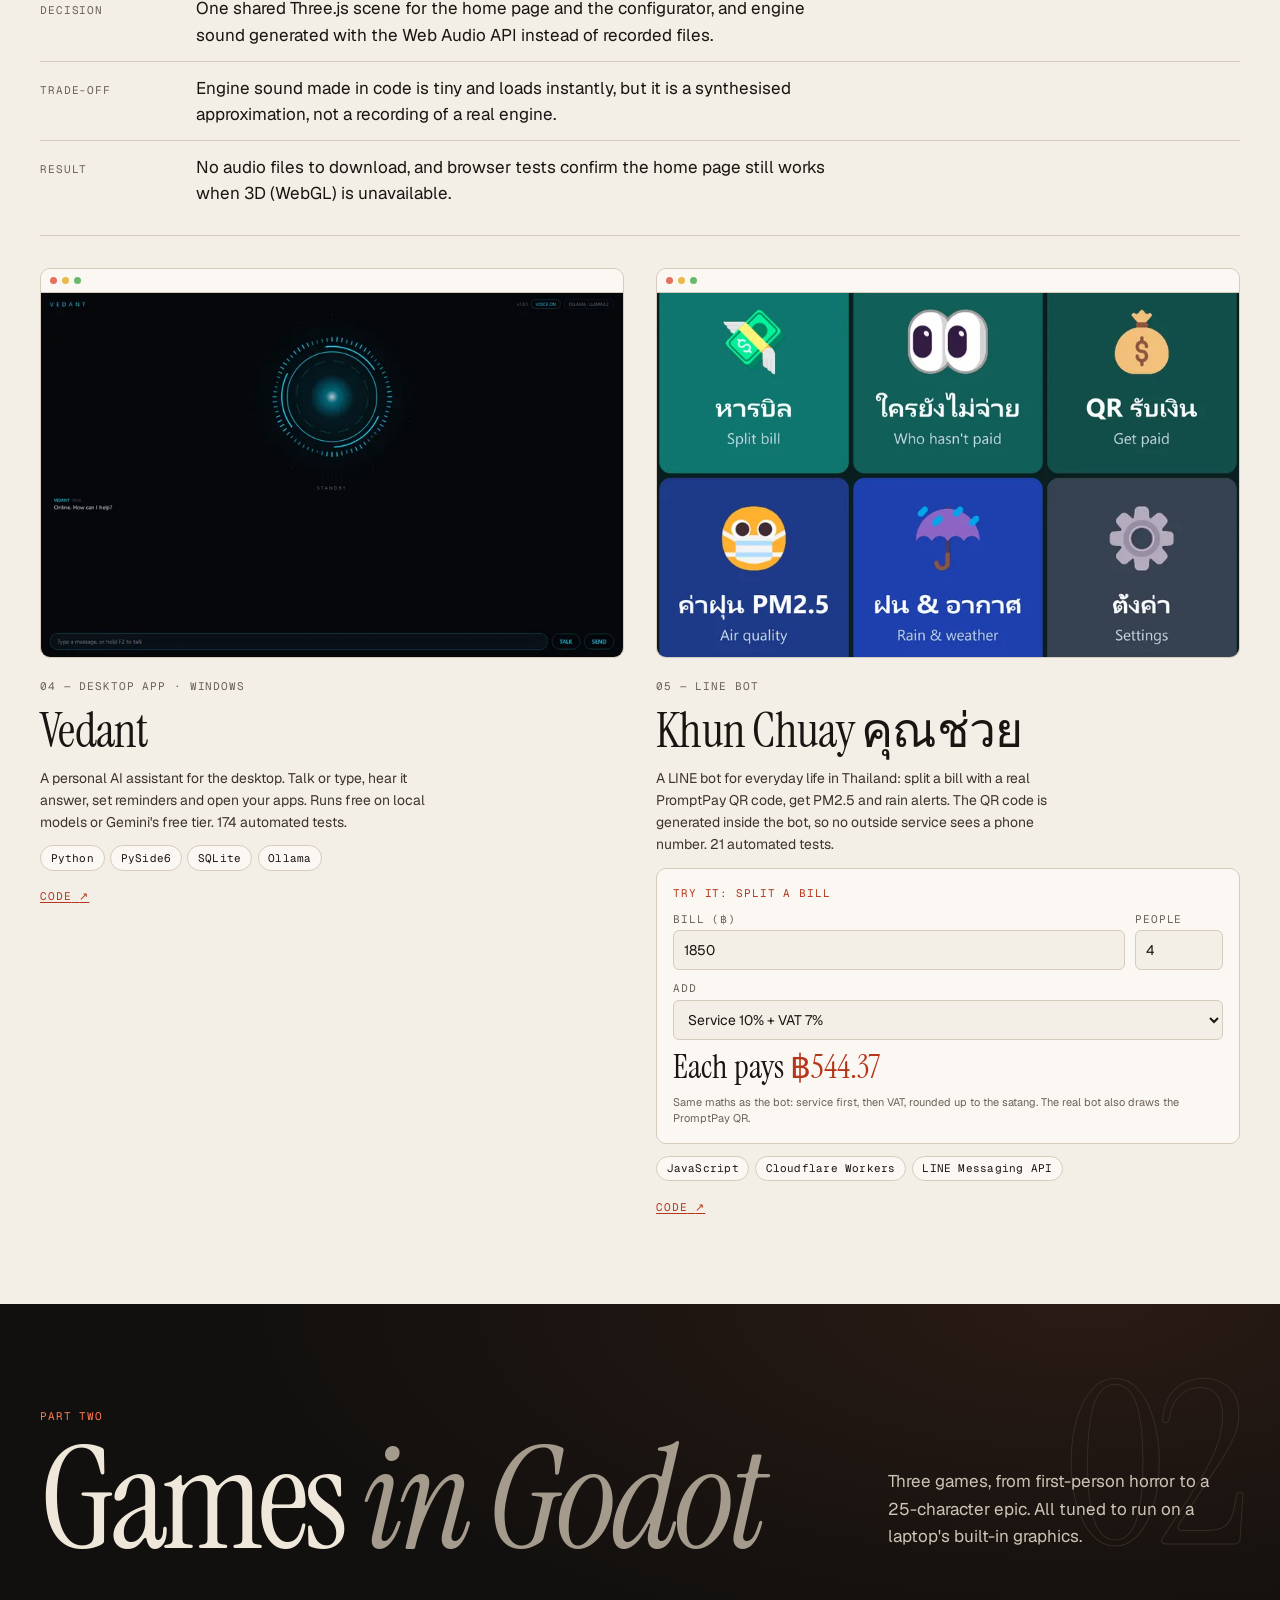
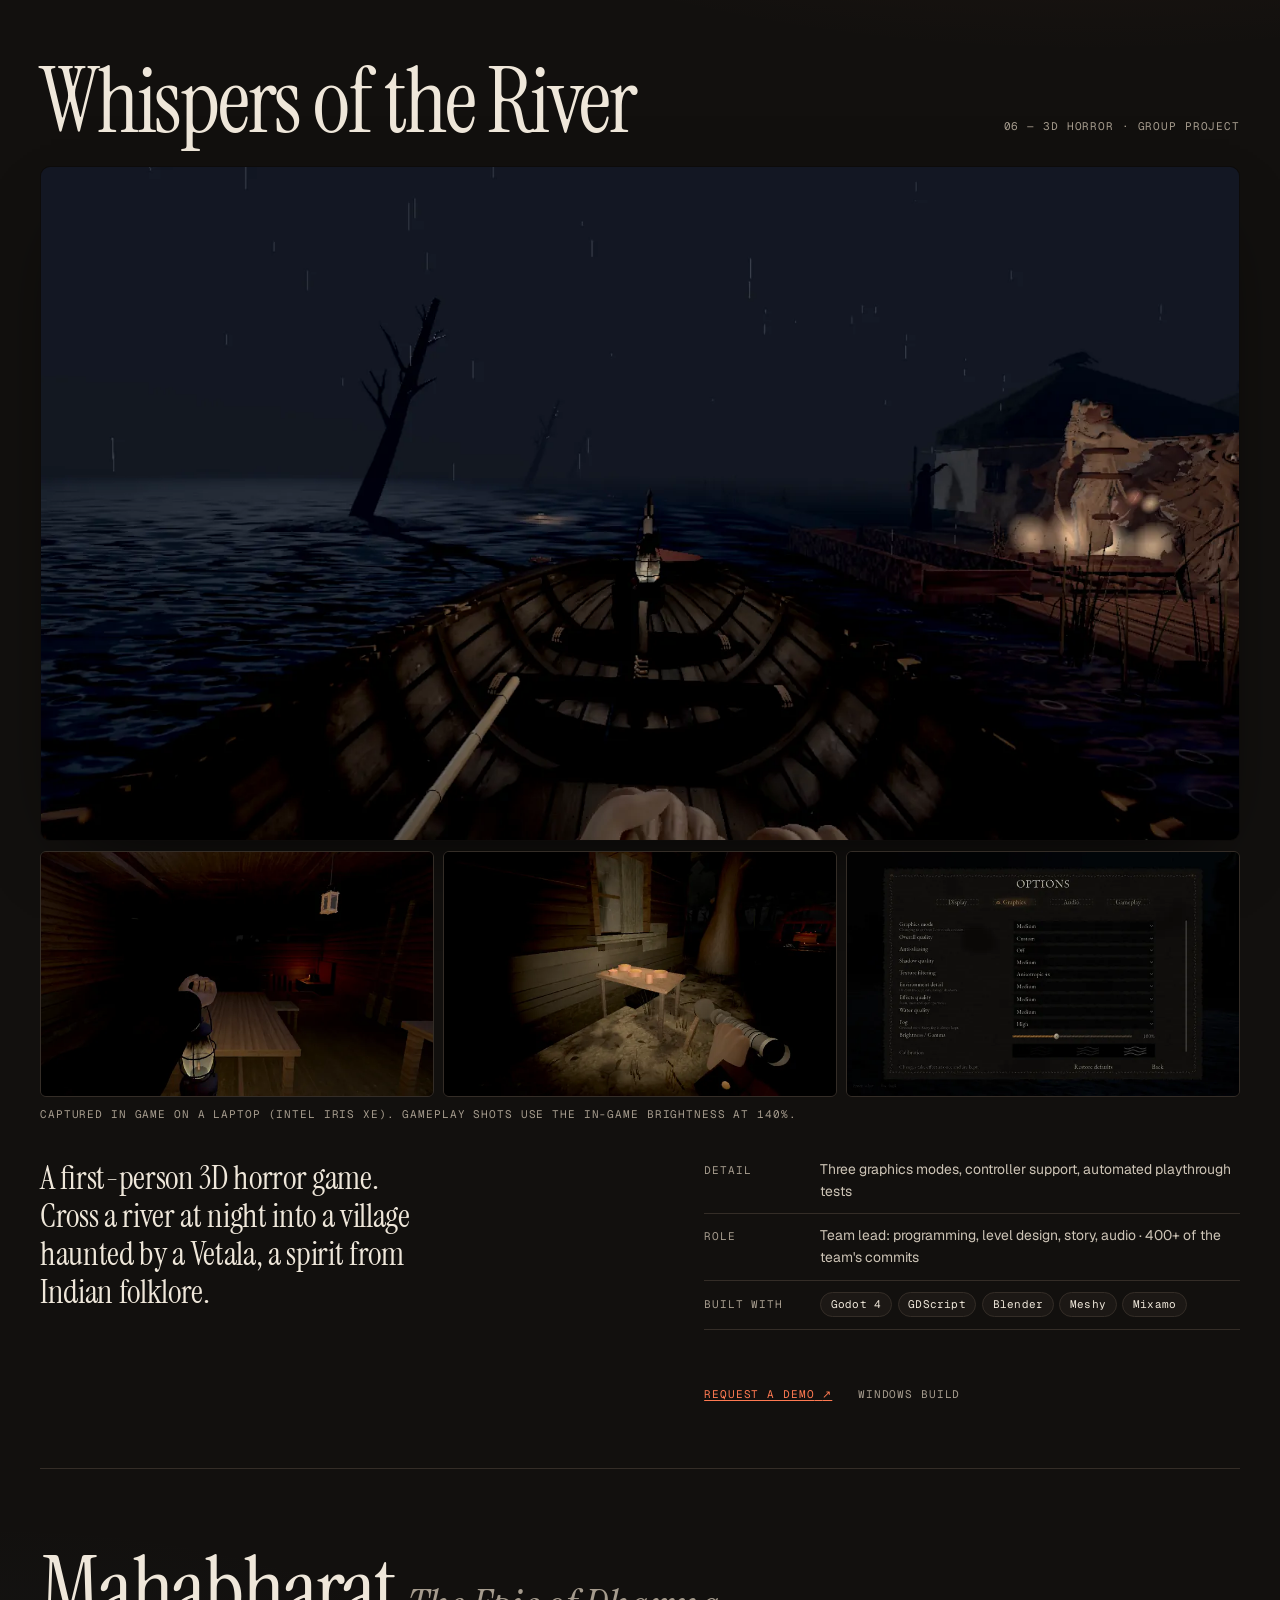
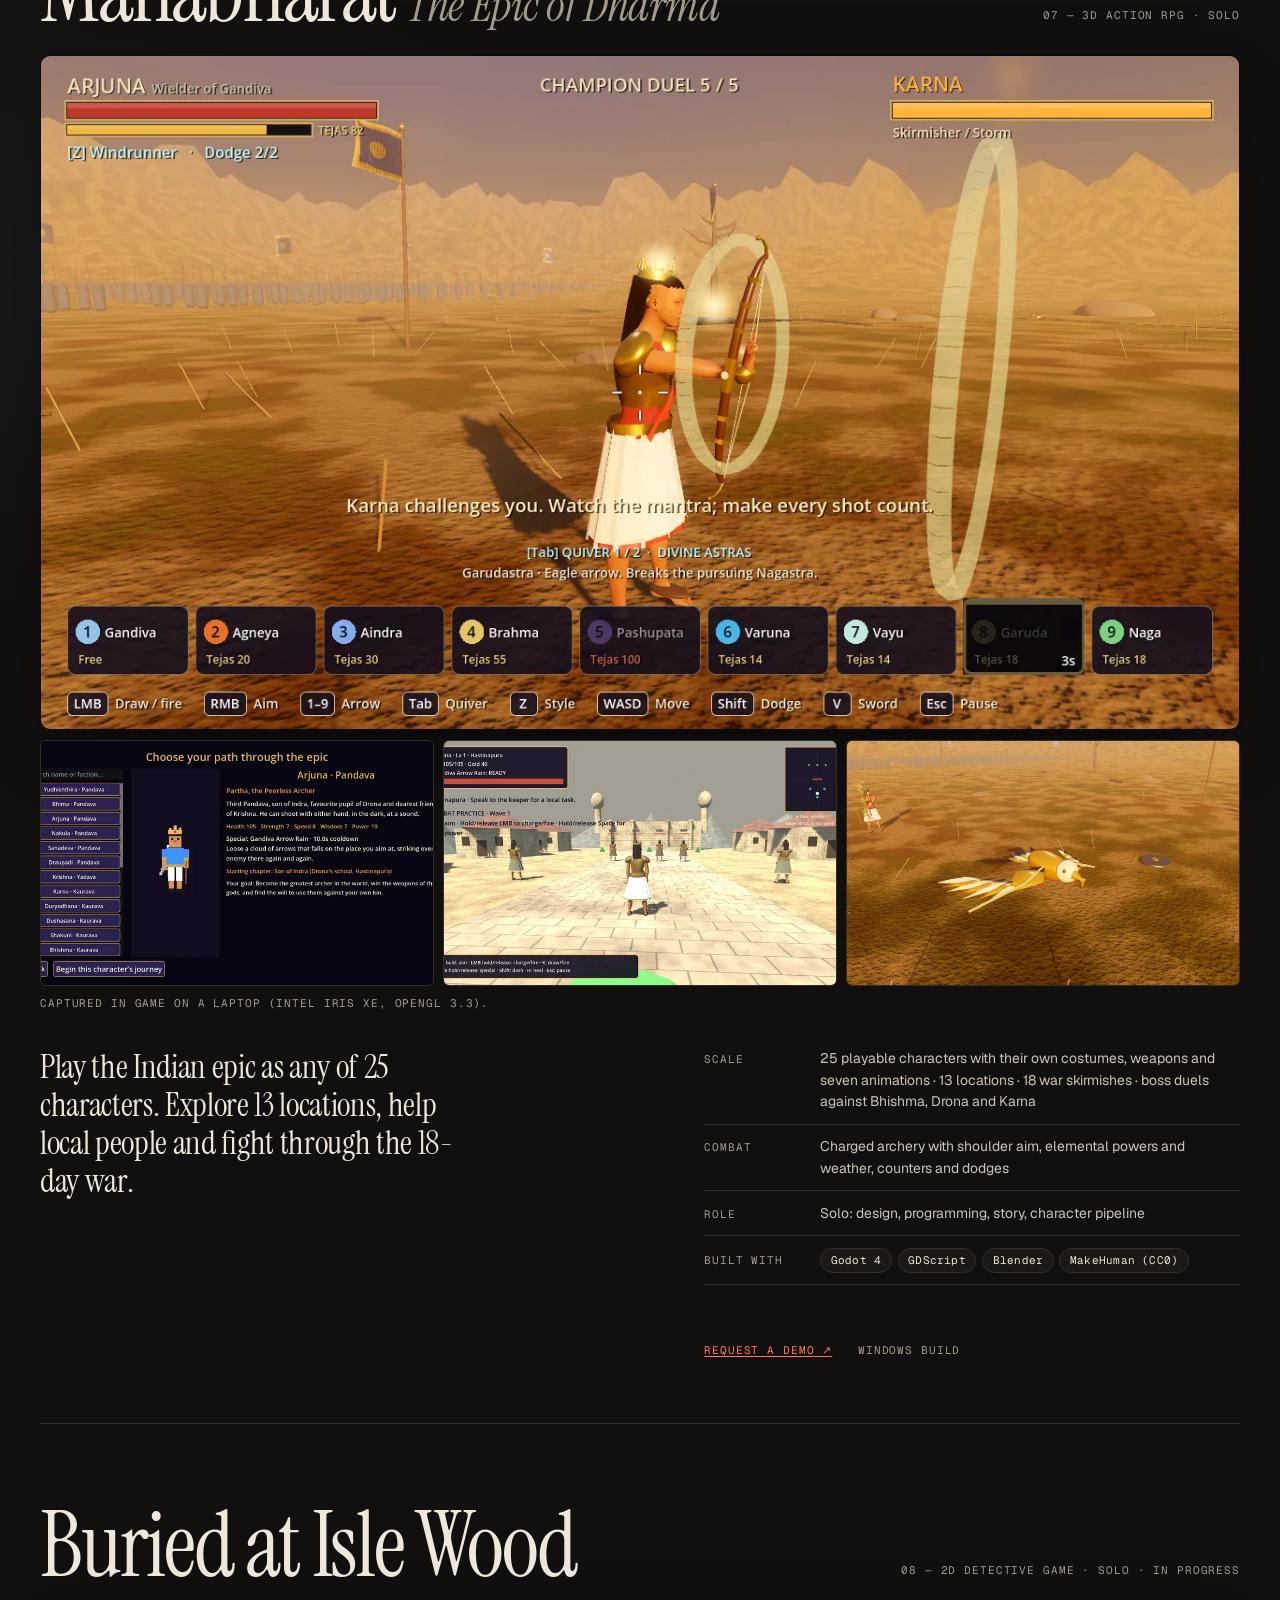
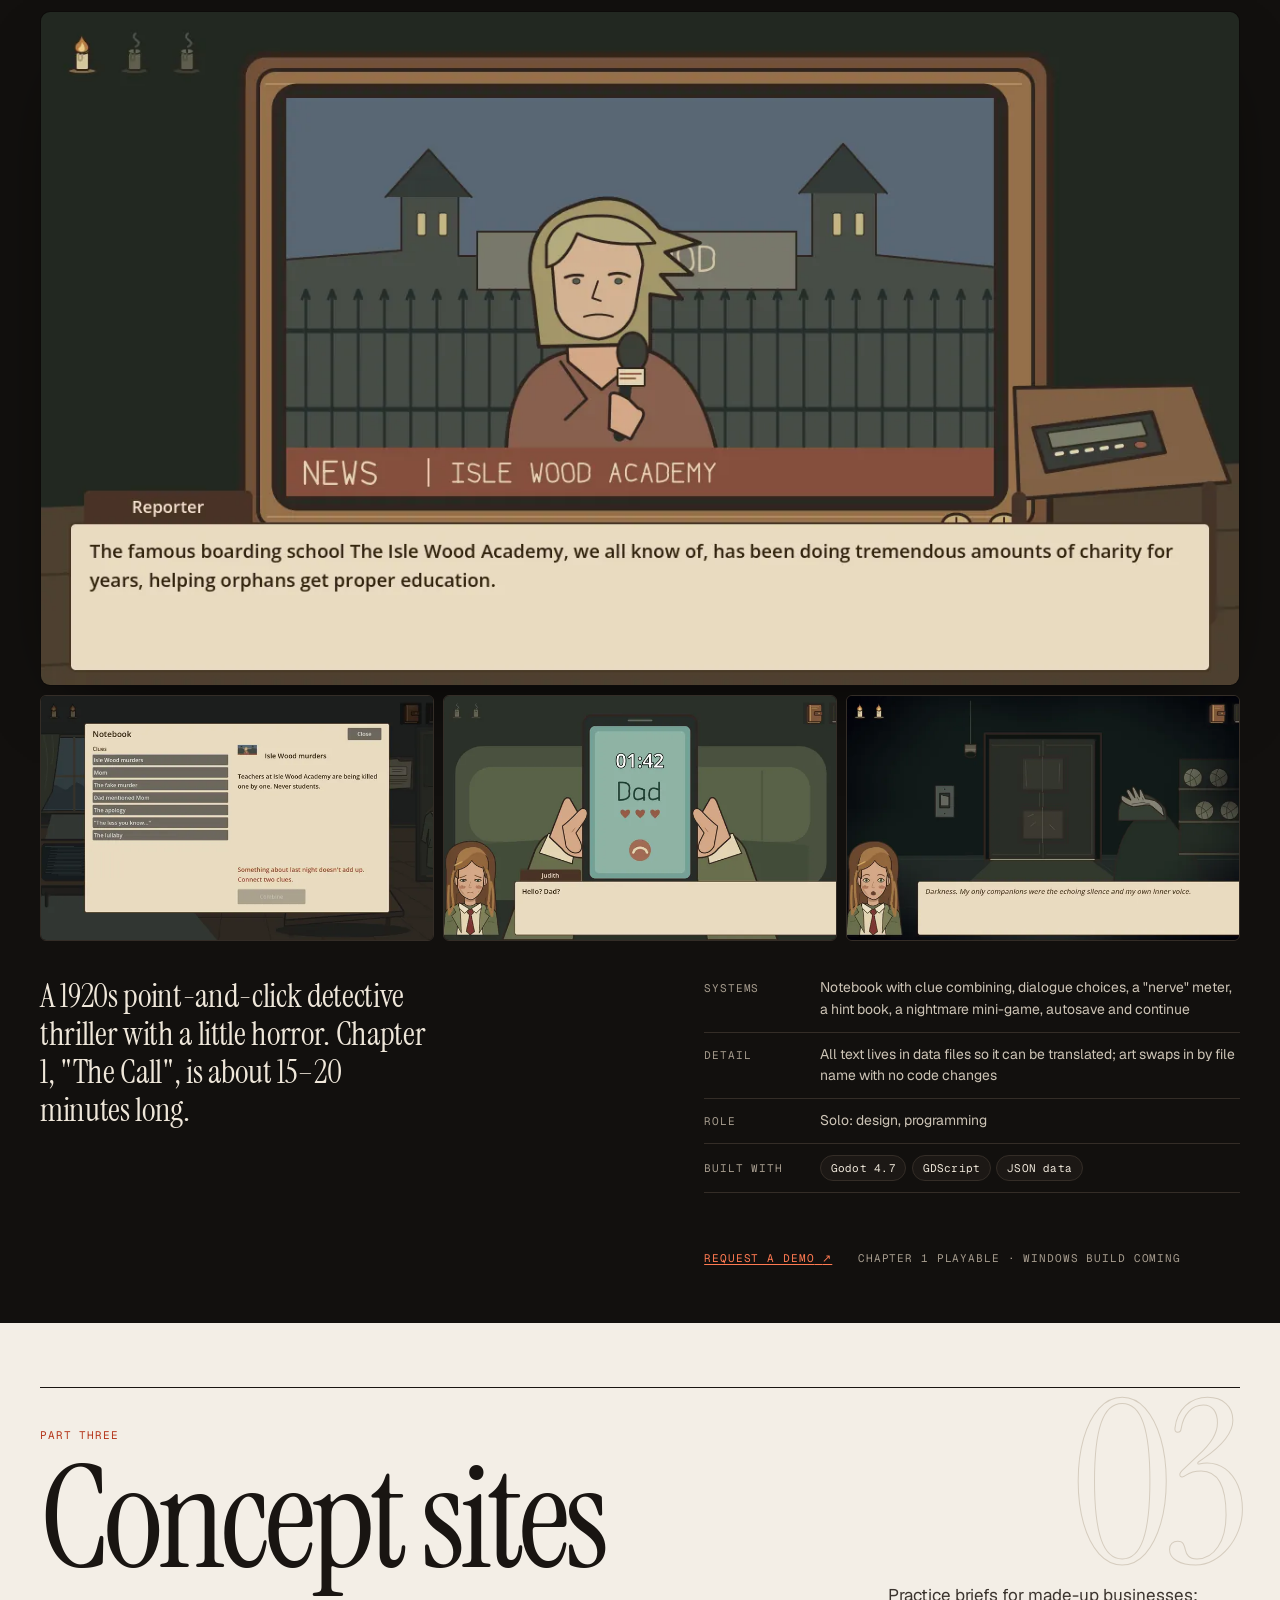
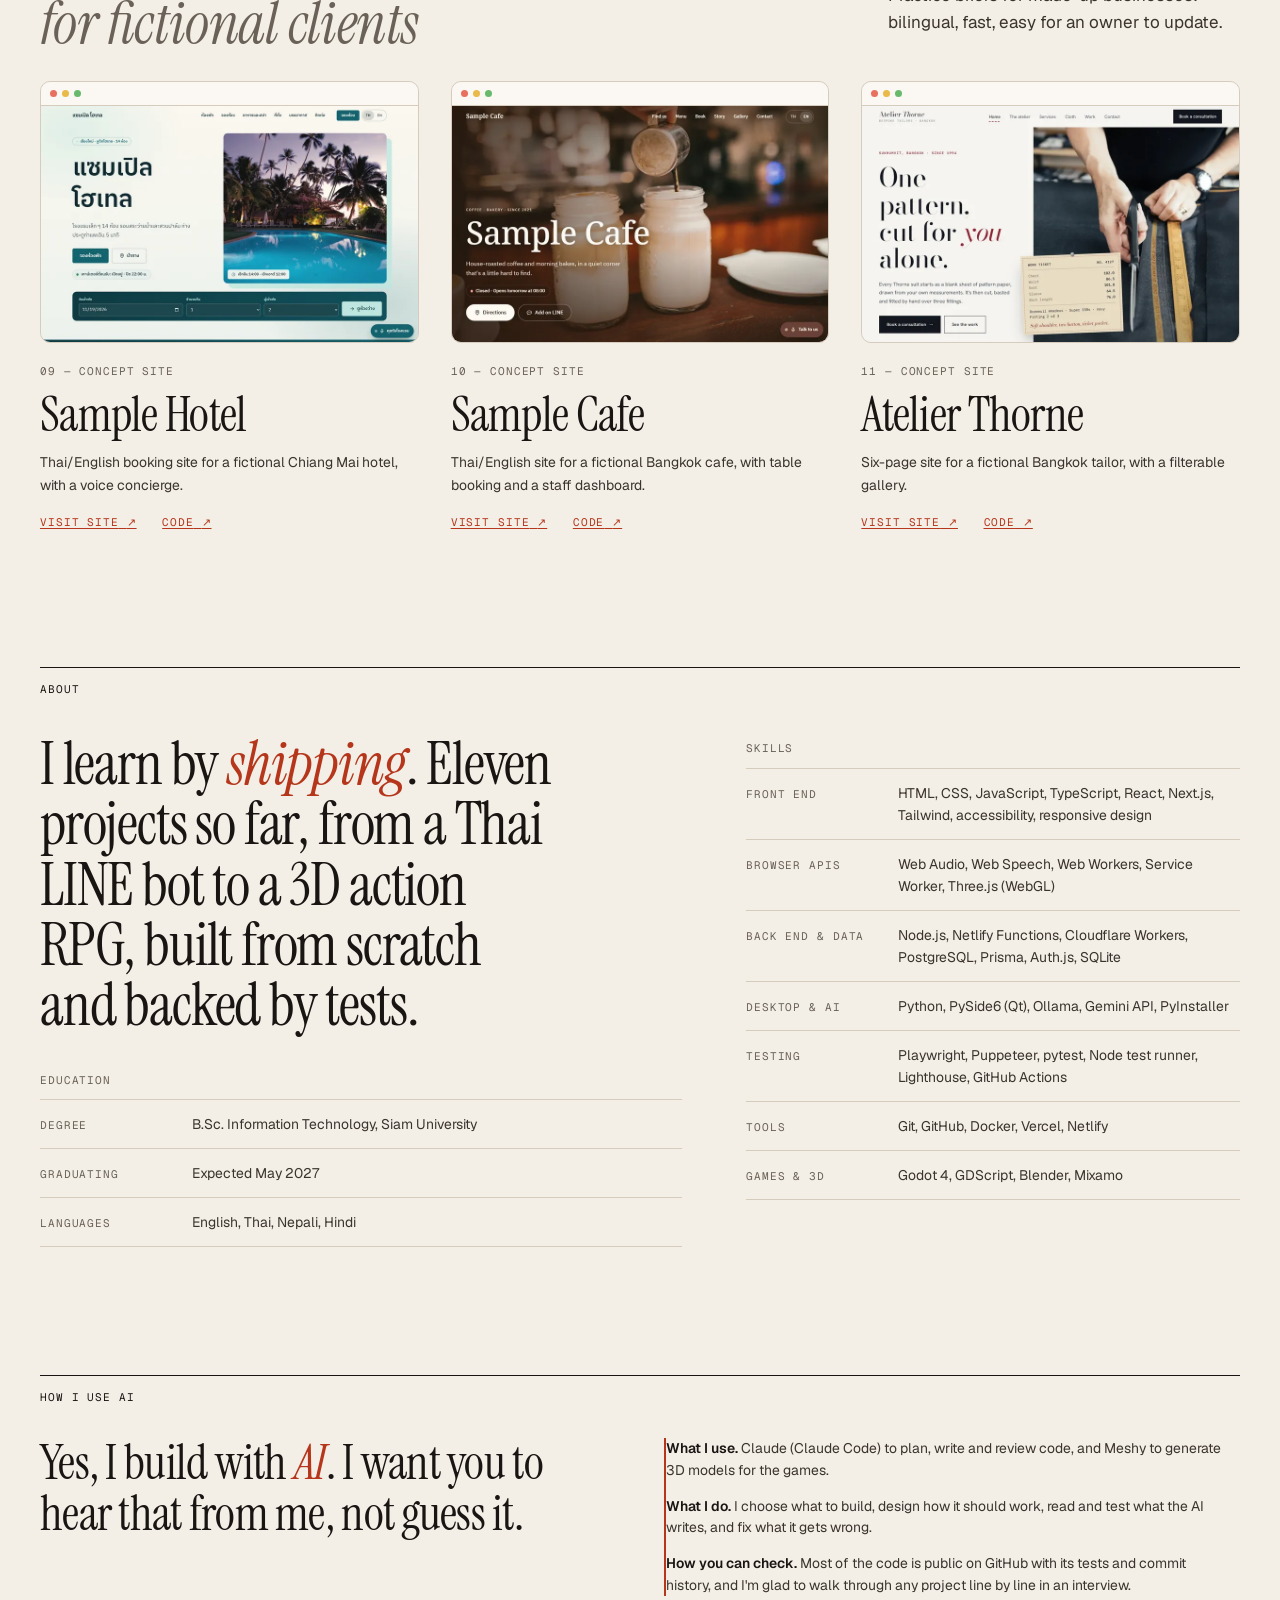
==== commit 56133c5d: "Interaction layer: Ctrl+K jump menu, light/dark toggle, screenshot tilt, magnetic buttons, bill-spli" ====
--- a/index.html
+++ b/index.html
@@ -27,6 +27,7 @@
 
   <link rel="preload" href="/fonts/instrument-serif-normal-400.woff2" as="font" type="font/woff2" crossorigin>
   <link rel="preload" href="/fonts/geist-normal-300-700.woff2" as="font" type="font/woff2" crossorigin>
+  <script src="/js/theme.js"></script>
   <link rel="stylesheet" href="/css/styles.css">
 
   <script type="application/ld+json">
@@ -56,6 +57,8 @@
           <li><a href="#work">Work</a></li>
           <li class="hide-sm"><a href="#games">Games</a></li>
           <li><a href="#about">About</a></li>
+          <li class="hide-sm"><button type="button" class="kbd-btn" data-palette hidden aria-label="Open the quick jump menu" aria-keyshortcuts="Control+K Meta+K">Jump <kbd>Ctrl K</kbd></button></li>
+          <li><button type="button" class="theme-btn" data-theme-toggle hidden aria-label="Switch between light and dark"><span aria-hidden="true"></span></button></li>
           <li><a class="masthead__cta" href="#contact">Contact</a></li>
         </ul>
       </nav>
@@ -96,6 +99,7 @@
 
       <dl class="hero__facts">
         <div><dt class="label">Now</dt><dd>B.Sc. Information Technology, Siam University</dd></div>
+        <div><dt class="label">AI</dt><dd>I build with AI tools (Claude, Meshy) and test everything myself. <a href="#ai">How I use it</a></dd></div>
         <div><dt class="label">Speaks</dt><dd>English, Thai, Nepali, Hindi</dd></div>
         <div><dt class="label">Elsewhere</dt><dd class="hero__links label">
           <a href="https://github.com/SUDARSUN-24">GitHub <span aria-hidden="true">↗</span></a>
@@ -328,6 +332,16 @@
           <span class="label card__no">05 — LINE bot</span>
           <h3 id="p5" class="card__title">Khun Chuay <span class="th" lang="th">คุณช่วย</span></h3>
           <p class="card__lede">A LINE bot for everyday life in Thailand: split a bill with a real PromptPay QR code, get PM2.5 and rain alerts. The QR code is generated inside the bot, so no outside service sees a phone number. 21 automated tests.</p>
+          <form class="split" data-billsplit hidden aria-label="Try the bill split">
+            <p class="label split__title">Try it: split a bill</p>
+            <div class="split__row">
+              <label><span class="label">Bill (฿)</span><input type="number" inputmode="decimal" min="0" step="any" value="1850" data-bill></label>
+              <label><span class="label">People</span><input type="number" inputmode="numeric" min="1" max="50" step="1" value="4" data-people></label>
+              <label><span class="label">Add</span><select data-extra><option value="none">Nothing</option><option value="vat">VAT 7%</option><option value="both" selected>Service 10% + VAT 7%</option></select></label>
+            </div>
+            <p class="split__out" role="status" aria-live="polite" data-out></p>
+            <p class="split__note">Same maths as the bot: service first, then VAT, rounded up to the satang. The real bot also draws the PromptPay QR.</p>
+          </form>
           <ul class="tags" role="list"><li>JavaScript</li><li>Cloudflare Workers</li><li>LINE Messaging API</li></ul>
           <p class="project__links label">
             <a href="https://github.com/SUDARSUN-24/khun-chuay">Code<span class="sr-only">: Khun Chuay on GitHub</span> <span aria-hidden="true">↗</span></a>
@@ -564,6 +578,19 @@
       </div>
     </section>
 
+    <!-- ============ AI ============ -->
+    <section class="ai wrap" id="ai" aria-labelledby="ai-title">
+      <div class="kicker"><h2 id="ai-title" class="label">How I use AI</h2></div>
+      <div class="ai__grid">
+        <p class="ai__lede">Yes, I build with <em>AI</em>. I want you to hear that from me, not guess it.</p>
+        <ul class="ai__list" role="list">
+          <li><strong>What I use.</strong> Claude (Claude Code) to plan, write and review code, and Meshy to generate 3D models for the games.</li>
+          <li><strong>What I do.</strong> I choose what to build, design how it should work, read and test what the AI writes, and fix what it gets wrong.</li>
+          <li><strong>How you can check.</strong> Most of the code is public on GitHub with its tests and commit history, and I'm glad to walk through any project line by line in an interview.</li>
+        </ul>
+      </div>
+    </section>
+
     <!-- ============ CONTACT ============ -->
     <section class="contact wrap" id="contact" aria-labelledby="contact-title">
       <div class="kicker"><h2 id="contact-title" class="label">Contact</h2></div>
@@ -582,7 +609,7 @@
   <footer class="colophon">
     <div class="wrap colophon__row label">
       <p>© 2026 Sudasun</p>
-      <p>Set in Instrument Serif, Geist and Geist Mono. Hand-built, no framework.</p>
+      <p>Set in Instrument Serif, Geist and Geist Mono. No framework. Built with AI assistance (Claude Code), directed and tested by me. Press Ctrl+K to jump anywhere.</p>
       <p><a href="#top">Back to top <span aria-hidden="true">↑</span></a></p>
     </div>
     <p class="colophon__mark" aria-hidden="true">Sudasun<em>.</em></p>
--- a/css/styles.css
+++ b/css/styles.css
@@ -65,7 +65,7 @@
 }
 
 @media (prefers-color-scheme: dark) {
-  :root {
+  :root:not([data-theme="light"]) {
     --paper: #151210;
     --paper-2: #1e1916;
     --card: #1b1714;
@@ -84,6 +84,26 @@
     --night-2: #171310;
   }
 }
+:root[data-theme="dark"] {
+  --paper: #151210;
+  --paper-2: #1e1916;
+  --card: #1b1714;
+  --ink: #eee6d8;
+  --ink-2: #cfc6b8;
+  --muted: #a3998b;
+  --rule: #342d27;
+  --accent: #ff7a52;
+  --band-accent: #b5361b;
+  --accent-soft: rgb(255 122 82 / .12);
+  --on-accent: #1a0d07;
+  --ok: #5cc887;
+  --shadow: 0 1px 2px rgb(0 0 0 / .3), 0 24px 60px -28px rgb(0 0 0 / .8);
+  --grain-opacity: .05;
+  --night: #0c0a09;
+  --night-2: #171310;
+}
+:root[data-theme="light"] { color-scheme: light; }
+:root[data-theme="dark"] { color-scheme: dark; }
 
 /* ---------- Base ---------- */
 *, *::before, *::after { box-sizing: border-box; }
@@ -869,7 +889,7 @@
   .masthead__place { display: block; }
   .hide-sm { display: list-item; }
   .hero { padding-block: 4rem 4rem; }
-  .hero__facts { grid-template-columns: repeat(3, 1fr); gap: 1.5rem; margin-top: 2rem; }
+  .hero__facts { grid-template-columns: repeat(4, 1fr); gap: 1.5rem; margin-top: 2rem; }
   .hero__facts > div { grid-template-columns: 1fr; gap: .3rem; }
   .hero__facts .hero__links { margin-top: -.3rem; }
 
@@ -936,3 +956,75 @@
   .band { background: #fff; --paper: #fff; --ink: #000; --muted: #444; --rule: #ccc; }
   .reveal { opacity: 1; transform: none; }
 }
+
+/* ---------- Interaction layer ---------- */
+.theme-btn, .kbd-btn {
+  display: inline-flex; align-items: center; gap: .5rem; min-height: 36px;
+  border: 1px solid var(--rule); border-radius: 999px; background: transparent; color: var(--ink);
+  font: inherit; cursor: pointer; padding: .3rem .75rem;
+  transition: border-color .2s ease, background-color .2s ease;
+}
+.theme-btn[hidden], .kbd-btn[hidden] { display: none; }
+.theme-btn { width: 36px; justify-content: center; padding: 0; }
+.theme-btn span { width: 14px; height: 14px; border-radius: 50%; border: 2px solid currentColor; background: linear-gradient(90deg, currentColor 50%, transparent 50%); transition: transform .5s var(--ease-out); }
+.theme-btn:hover span { transform: rotate(180deg); }
+.theme-btn:hover, .kbd-btn:hover { border-color: var(--ink); }
+.kbd-btn kbd { font-family: var(--mono); font-size: .7rem; color: var(--muted); border: 1px solid var(--rule); border-radius: 4px; padding: 0 .35rem; }
+.theme-btn:focus-visible, .kbd-btn:focus-visible { outline: 2px solid var(--accent); outline-offset: 2px; }
+
+.tilt { position: relative; transform: perspective(1400px) rotateX(var(--rx, 0deg)) rotateY(var(--ry, 0deg)); transition: transform .3s ease-out; will-change: transform; }
+.tilt::after {
+  content: ""; position: absolute; inset: 0; pointer-events: none; opacity: 0; transition: opacity .3s ease;
+  background: radial-gradient(520px circle at var(--gx, 50%) var(--gy, 50%), rgb(255 255 255 / .14), transparent 60%);
+}
+.tilt:hover::after { opacity: 1; }
+
+.btn, .masthead__cta { translate: var(--mx, 0) var(--my, 0); transition: translate .25s var(--ease-out), background-color .2s ease, color .2s ease, border-color .2s ease; }
+
+/* Bill-split demo */
+.split { display: grid; gap: .6rem; padding: 1rem; border: 1px solid var(--rule); border-radius: var(--radius); background: var(--card); }
+.split[hidden] { display: none; }
+.split__title { color: var(--accent); }
+.split__row { display: grid; grid-template-columns: 1fr 5.5rem; gap: .6rem; }
+.split__row label { display: grid; gap: .2rem; }
+.split__row label:last-child { grid-column: 1 / -1; }
+.split label .label { color: var(--muted); }
+.split input, .split select {
+  width: 100%; min-height: 40px; padding: .4rem .6rem; font: inherit; font-size: var(--step--1);
+  color: var(--ink); background: var(--paper); border: 1px solid var(--rule); border-radius: 6px;
+}
+.split input:focus-visible, .split select:focus-visible { outline: 2px solid var(--accent); outline-offset: 1px; }
+.split__out { font-family: var(--serif); font-size: var(--step-2); line-height: 1.1; min-height: 1.1em; }
+.split__out strong { color: var(--accent); font-weight: 400; }
+.split__note { font-size: var(--step--2); color: var(--muted); line-height: 1.45; }
+
+/* AI disclosure */
+.ai { padding-block: 3rem 1rem; }
+.ai__grid { display: grid; gap: 1.5rem; padding-top: 1.25rem; }
+.ai__lede { font-family: var(--serif); font-size: var(--step-3); line-height: 1.05; letter-spacing: -0.015em; text-wrap: balance; }
+.ai__lede em { color: var(--accent); }
+.ai__list { display: grid; gap: .9rem; padding-left: .8rem; border-left: 2px solid var(--accent); font-size: var(--step--1); color: var(--ink-2); line-height: 1.55; max-width: 62ch; }
+.ai__list strong { color: var(--ink); font-weight: 600; }
+@media (min-width: 960px) { .ai__grid { grid-template-columns: 1fr 1fr; gap: 3rem; align-items: start; } }
+
+/* Quick jump palette (Ctrl/Cmd+K) */
+.palette {
+  width: min(560px, calc(100vw - 2rem)); max-height: min(70vh, 520px); margin: 12vh auto auto; padding: 0;
+  border: 1px solid var(--rule); border-radius: 14px; background: var(--paper); color: var(--ink);
+  box-shadow: 0 40px 100px -30px rgb(0 0 0 / .6); overflow: hidden;
+}
+.palette[open] { display: grid; grid-template-rows: auto 1fr; animation: pal-in .22s var(--ease-out); }
+.palette::backdrop { background: rgb(8 7 6 / .55); backdrop-filter: blur(4px); }
+@keyframes pal-in { from { opacity: 0; transform: translateY(-8px) scale(.98); } }
+.palette__input { width: 100%; padding: 1rem 1.1rem; font: inherit; font-size: var(--step-0); color: inherit; background: transparent; border: 0; border-bottom: 1px solid var(--rule); outline: none; }
+.palette__list { overflow-y: auto; padding: .4rem; margin: 0; list-style: none; }
+.palette__group { padding: .6rem .7rem .2rem; color: var(--muted); }
+.palette__item { display: flex; justify-content: space-between; gap: 1rem; align-items: baseline; padding: .6rem .7rem; border-radius: 8px; cursor: pointer; }
+.palette__item small { color: var(--muted); font-family: var(--mono); font-size: .7rem; text-transform: uppercase; letter-spacing: .06em; text-align: right; }
+.palette__item[aria-selected="true"] { background: var(--accent-soft); outline: 1px solid var(--accent); }
+.palette__empty { padding: 1rem; color: var(--muted); }
+
+@media (prefers-reduced-motion: reduce) {
+  .tilt, .btn, .masthead__cta, .palette[open] { transition: none; animation: none; }
+}
+@media print { .theme-btn, .kbd-btn, .palette, .split { display: none !important; } }
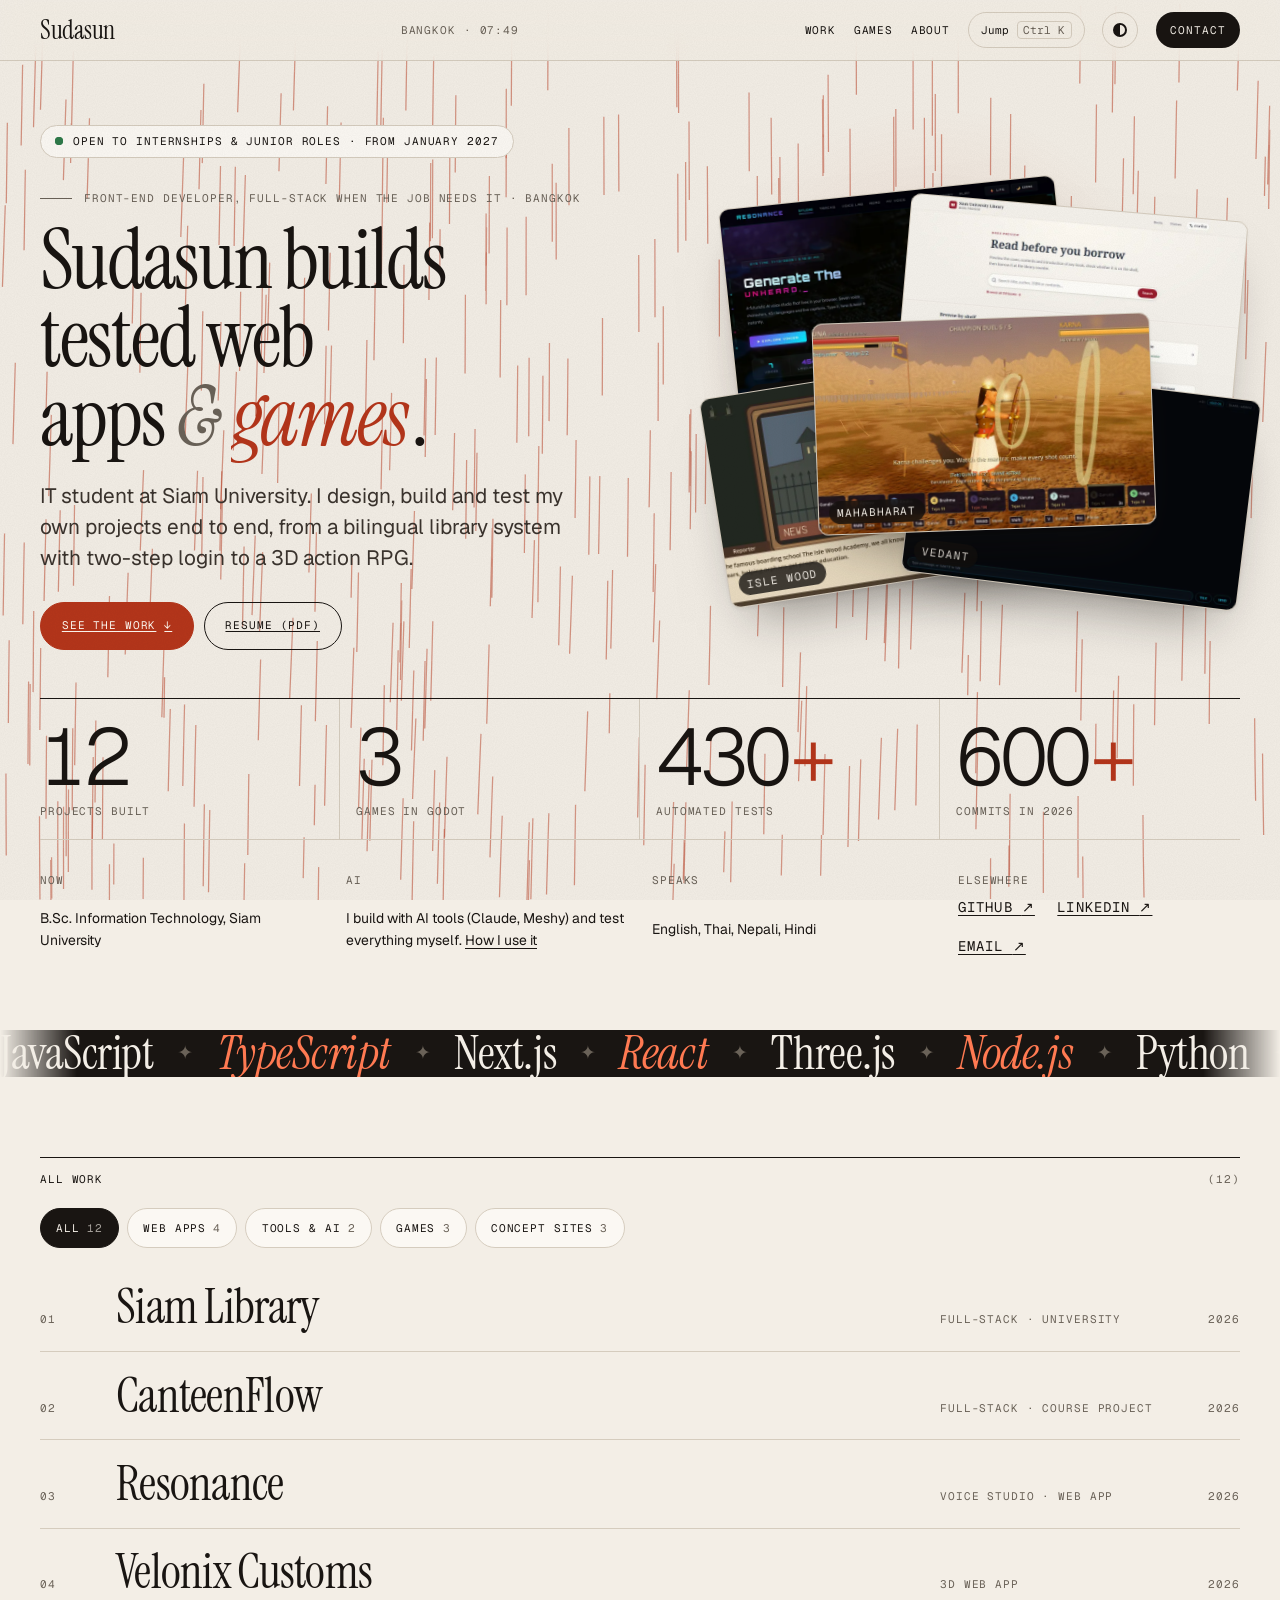
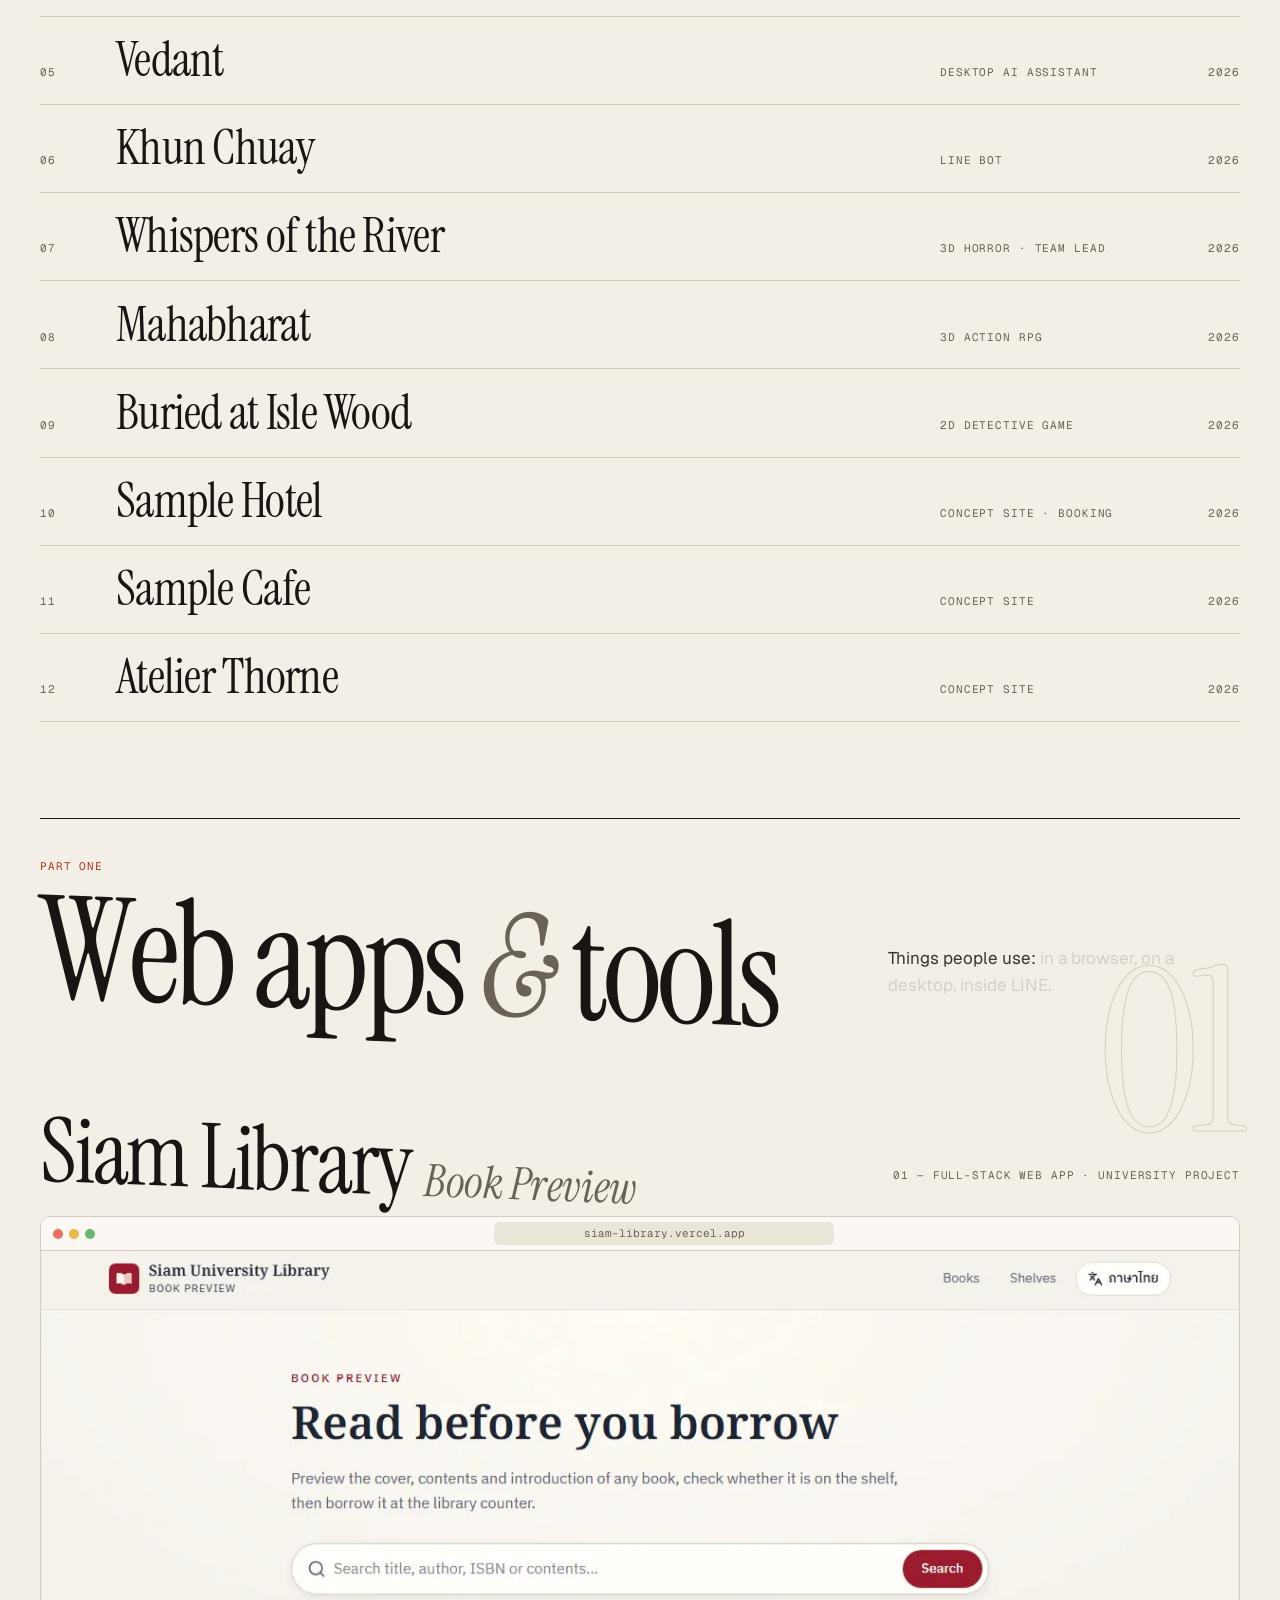
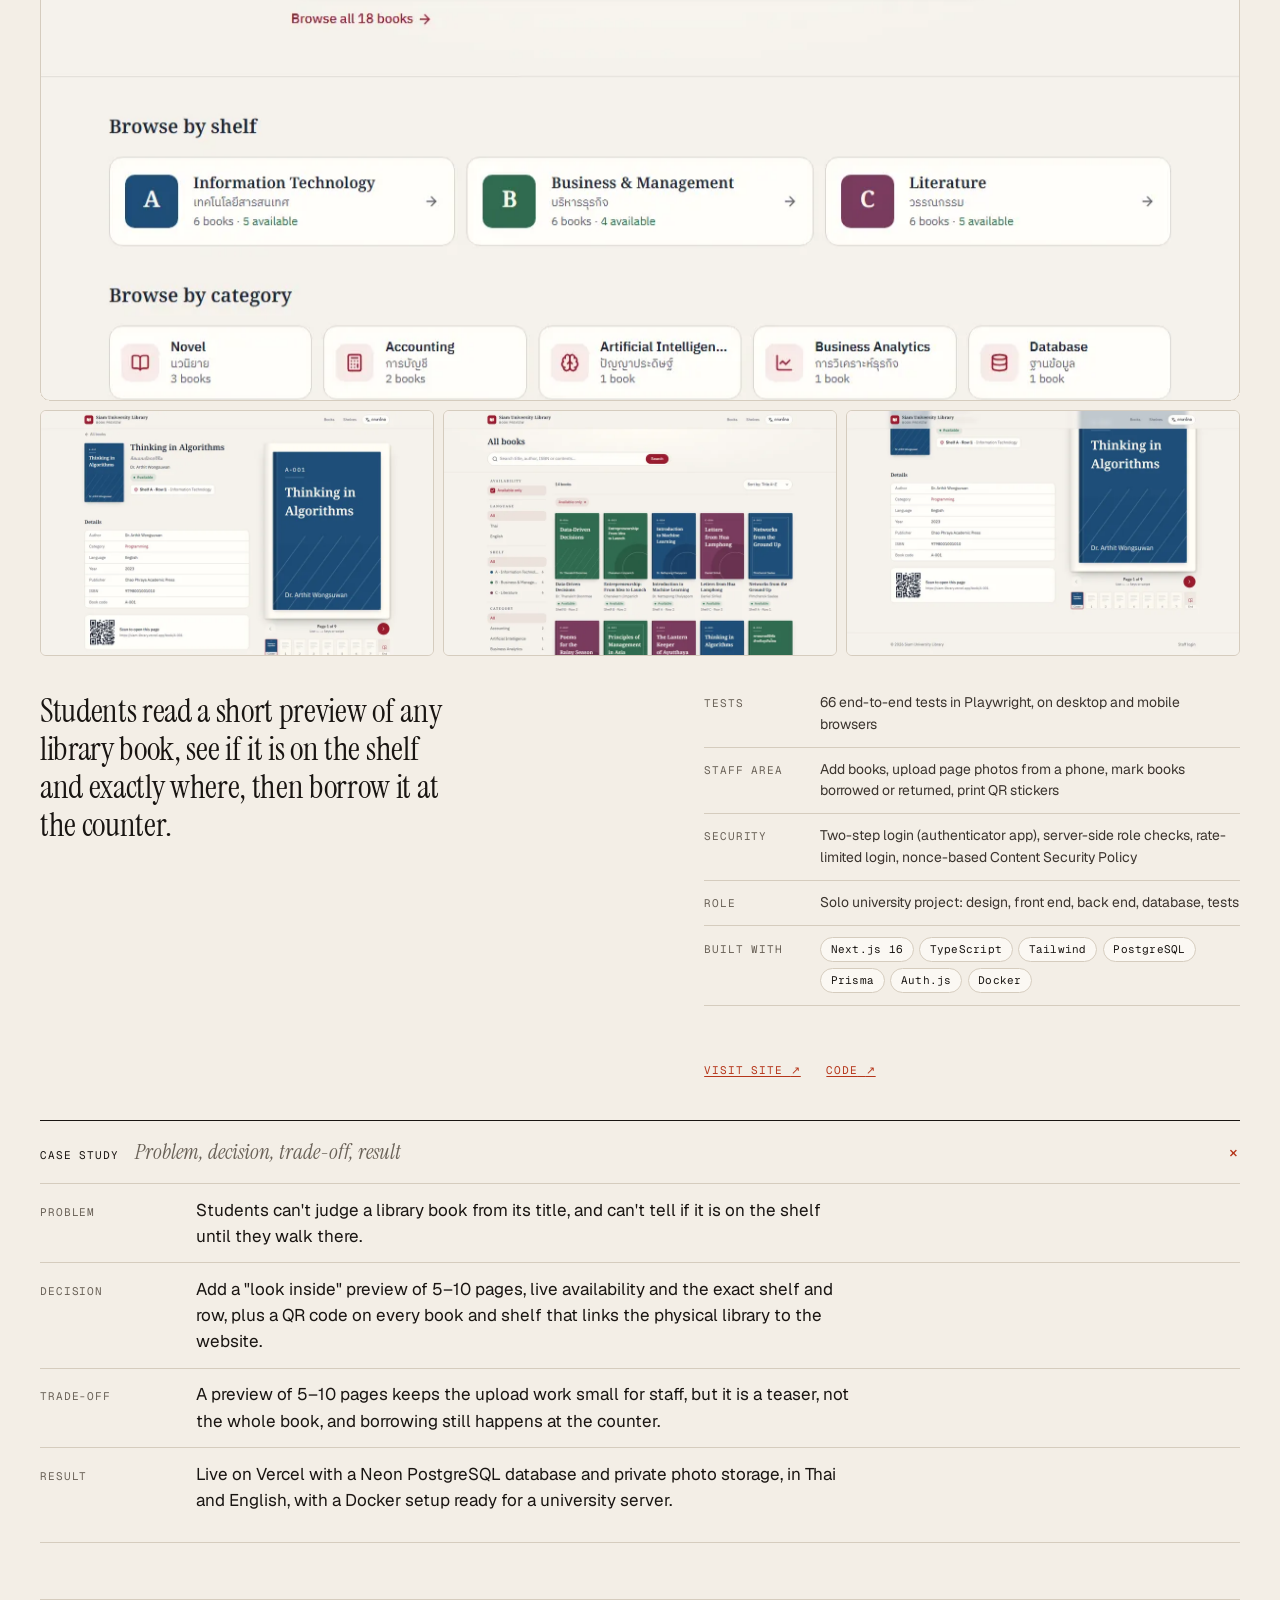
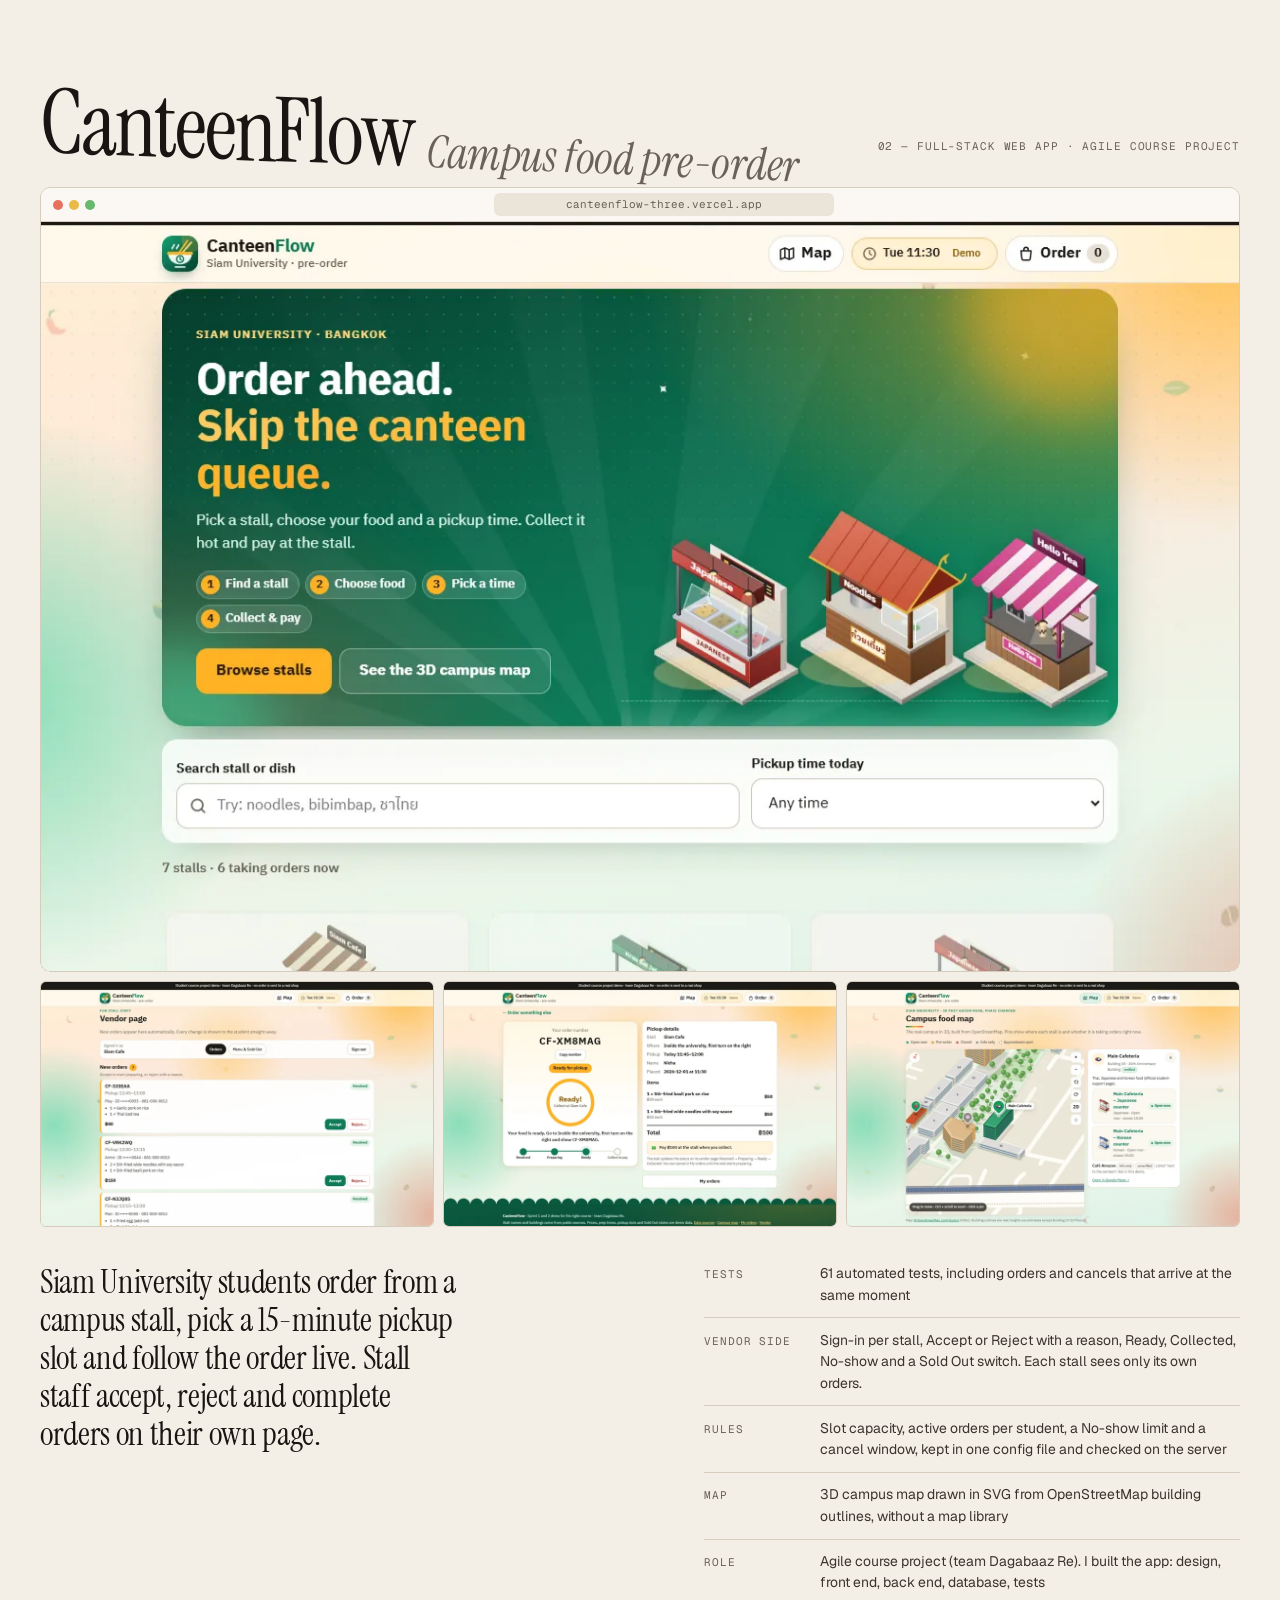
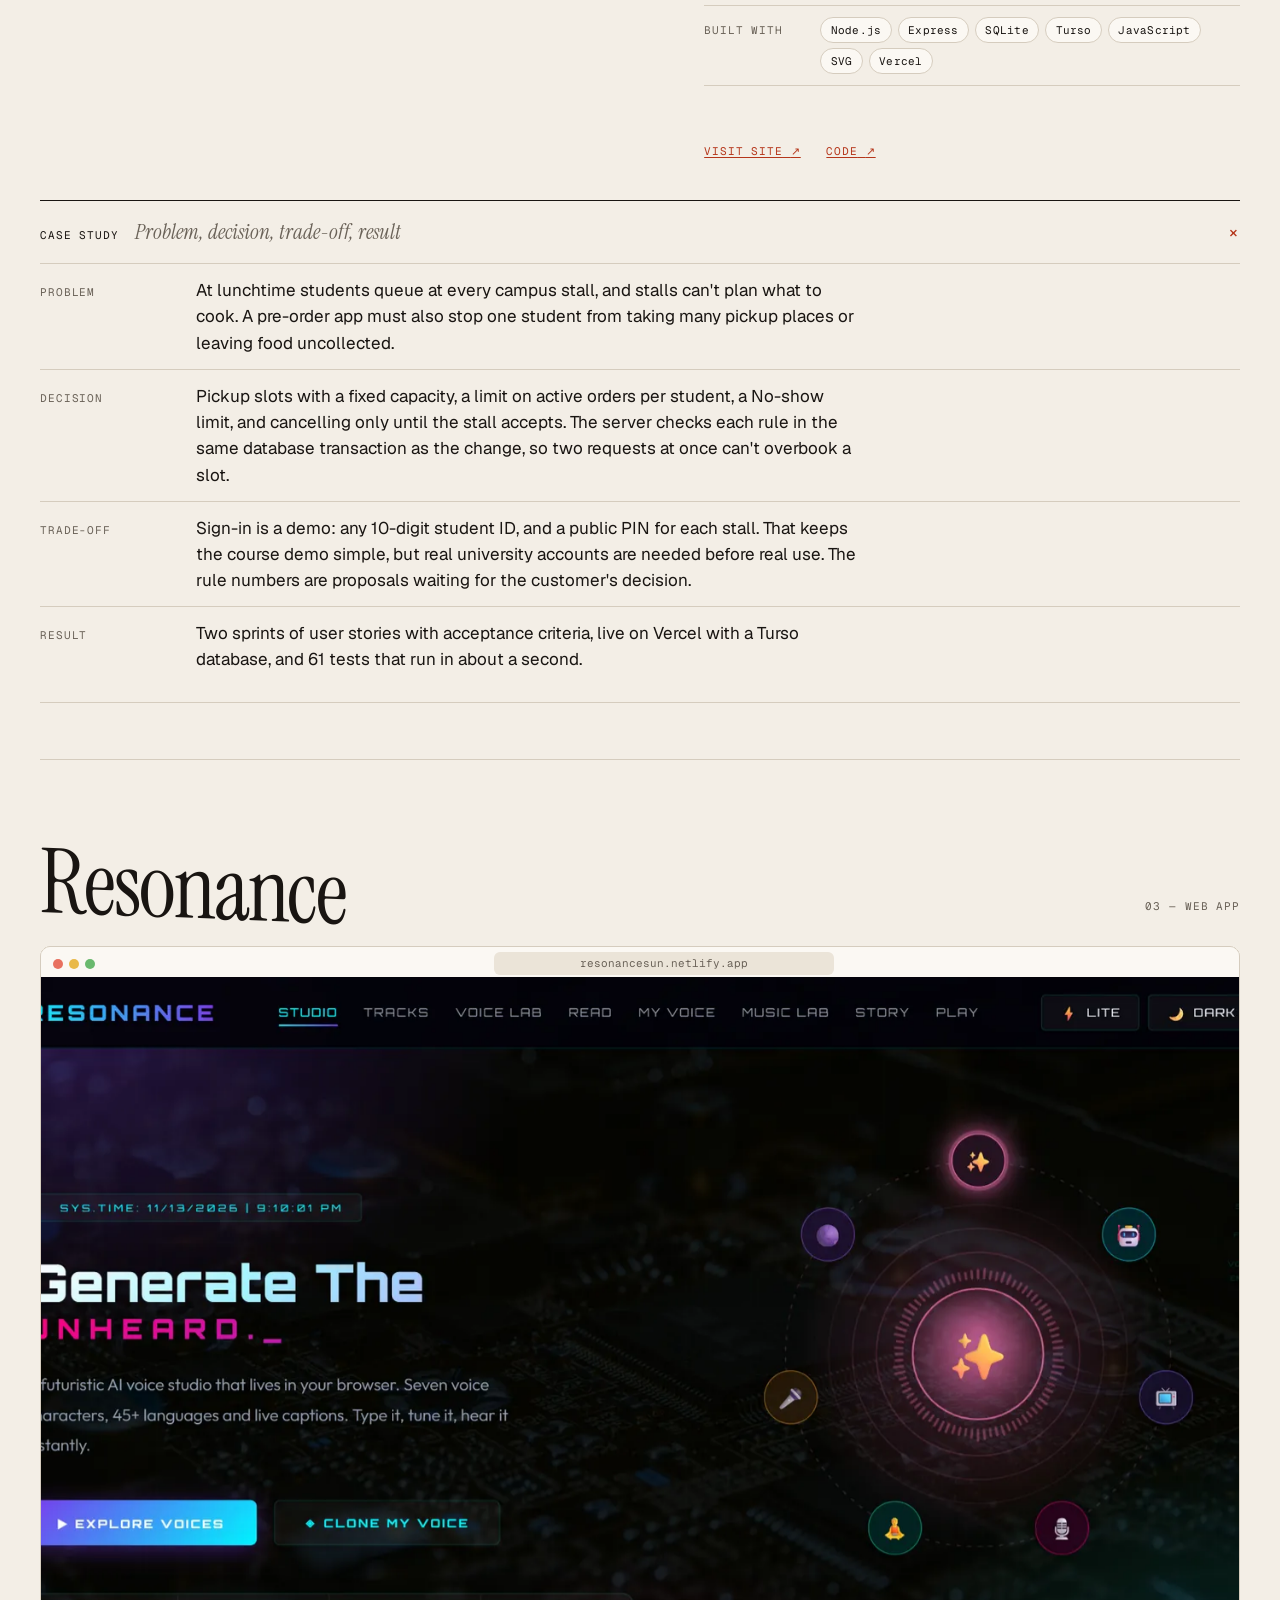
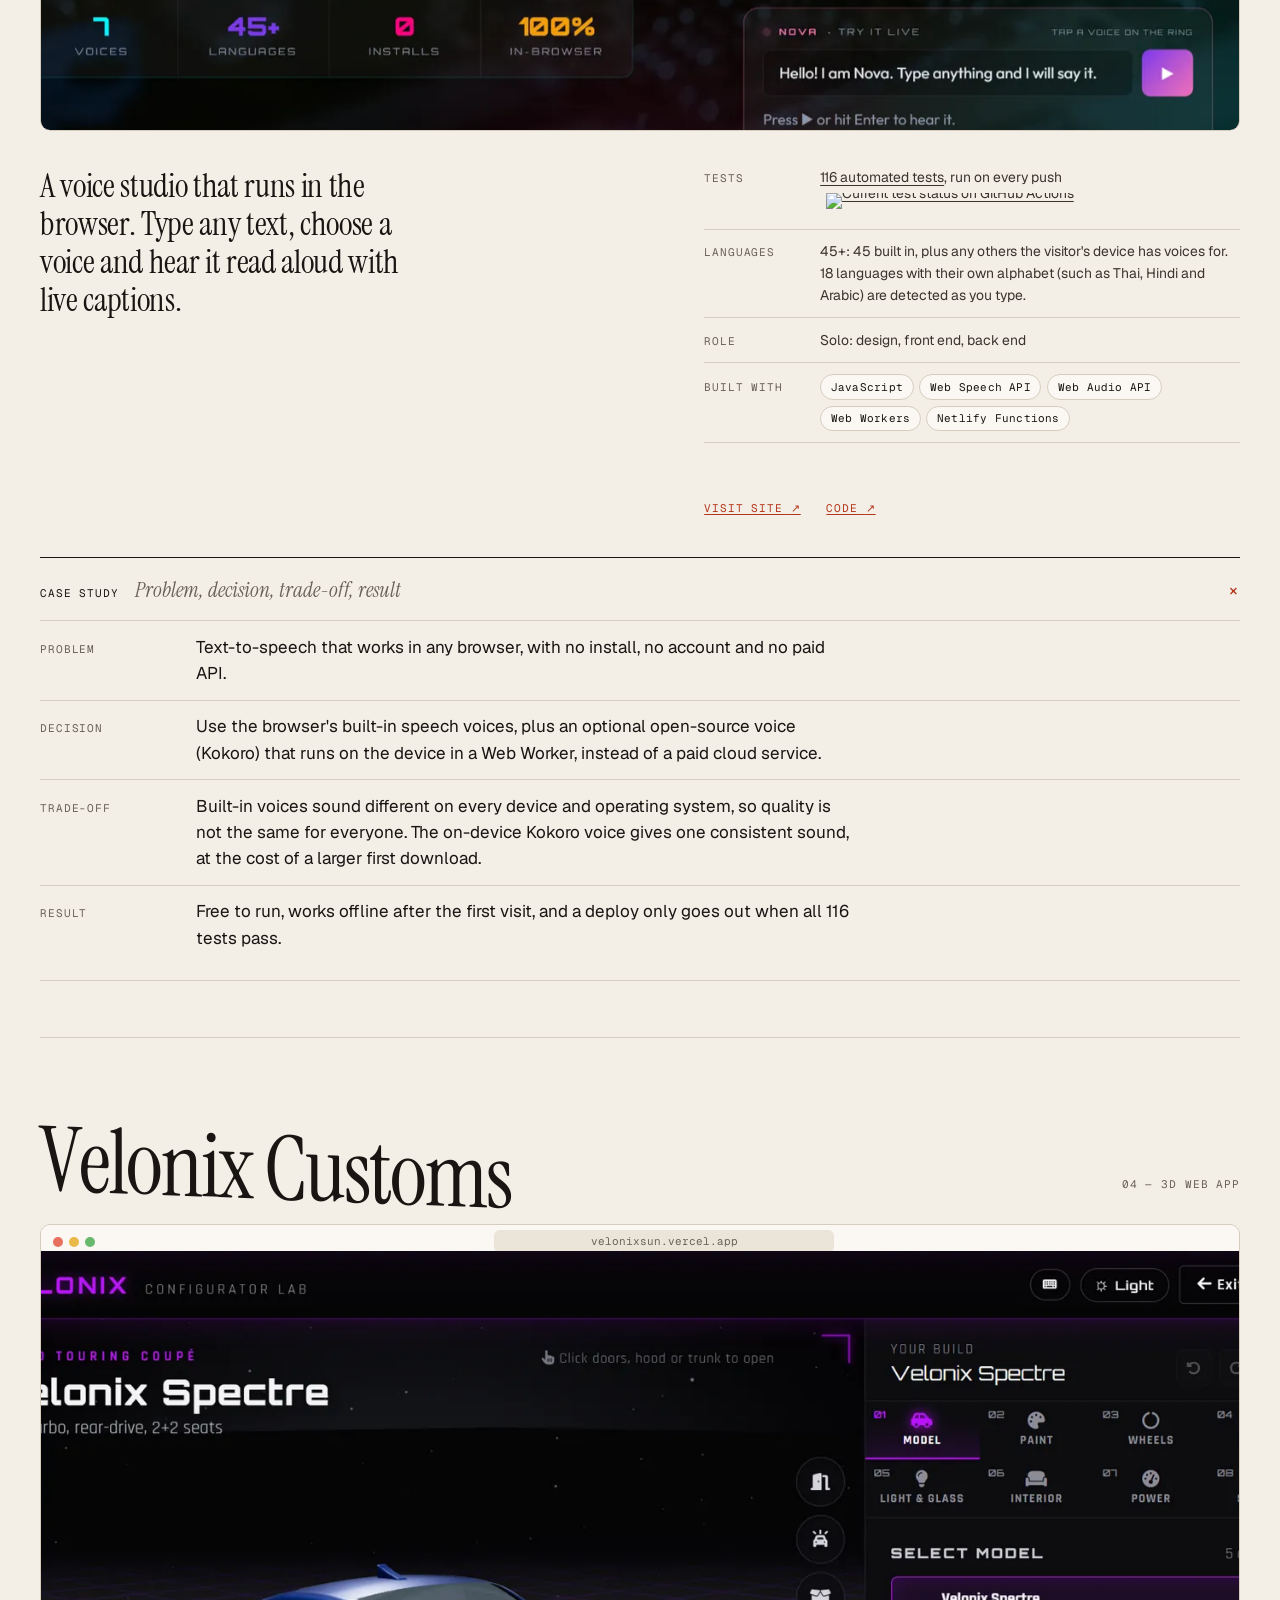
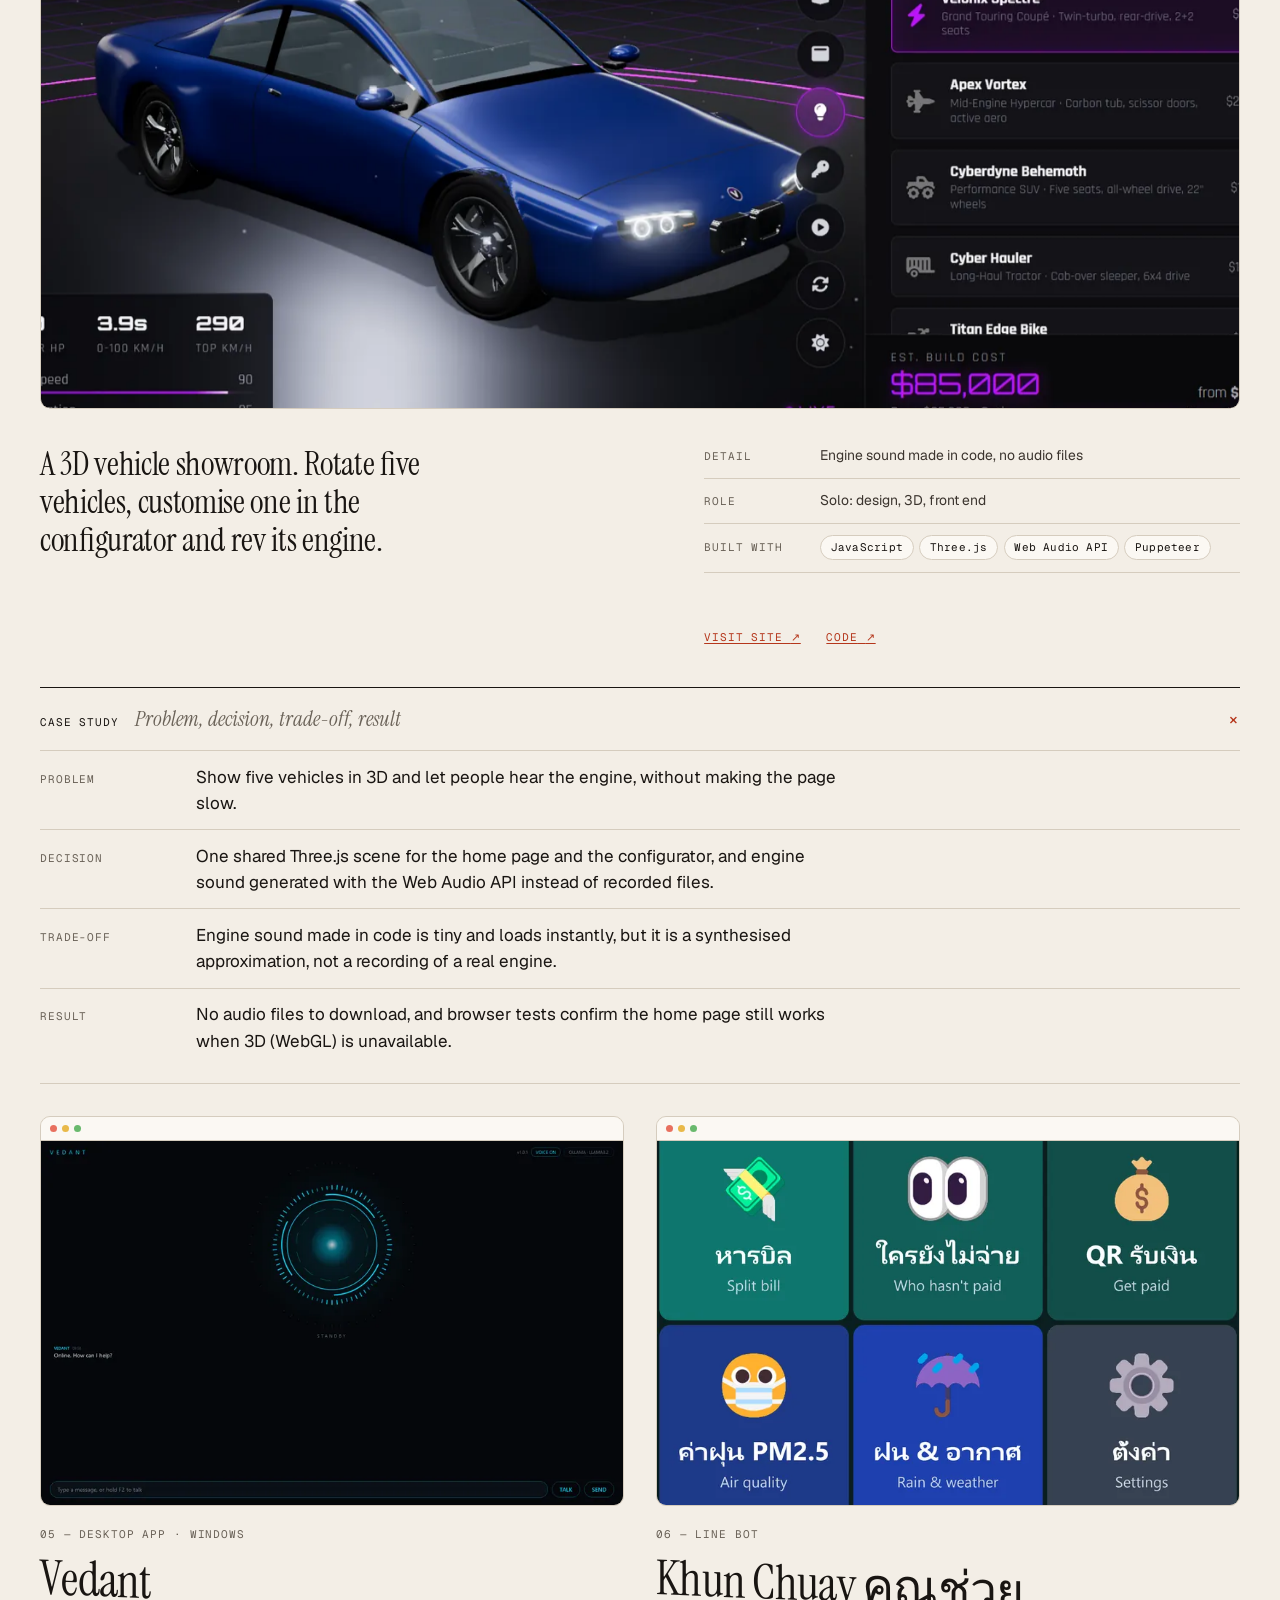
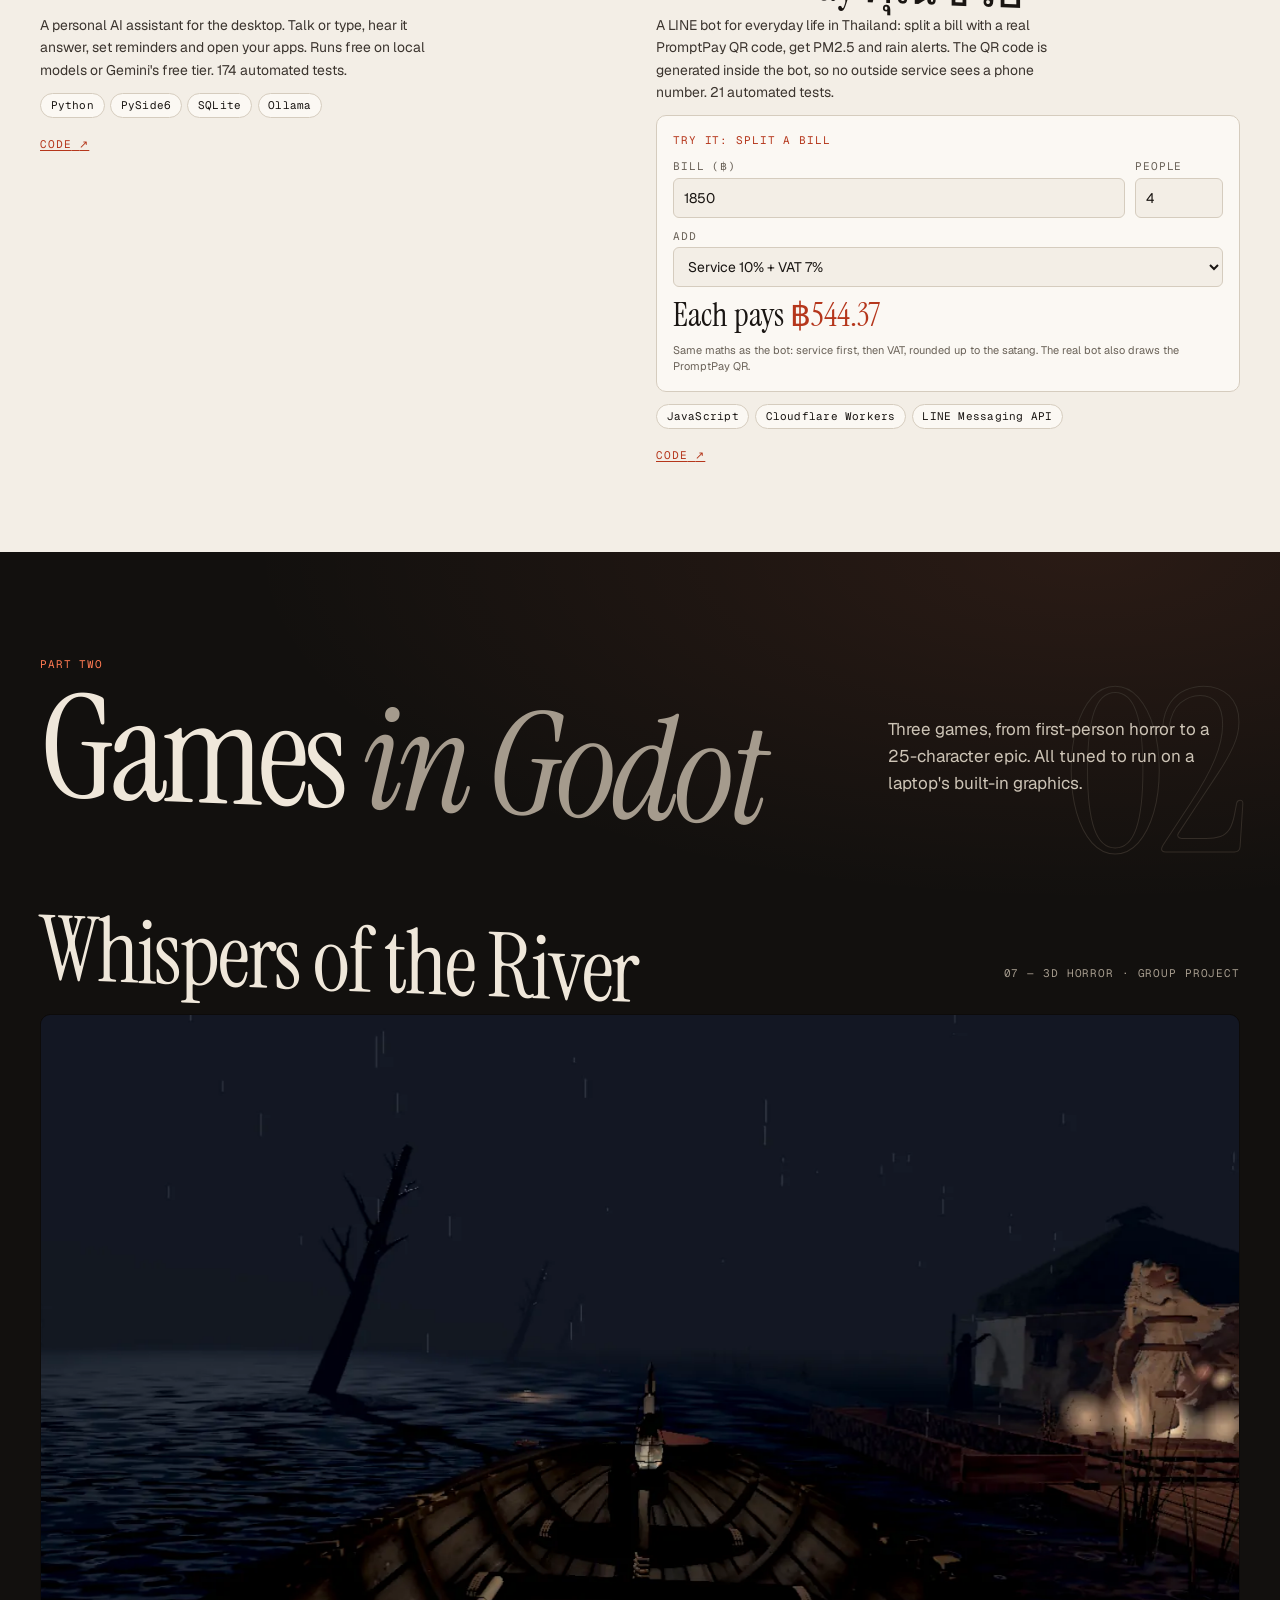
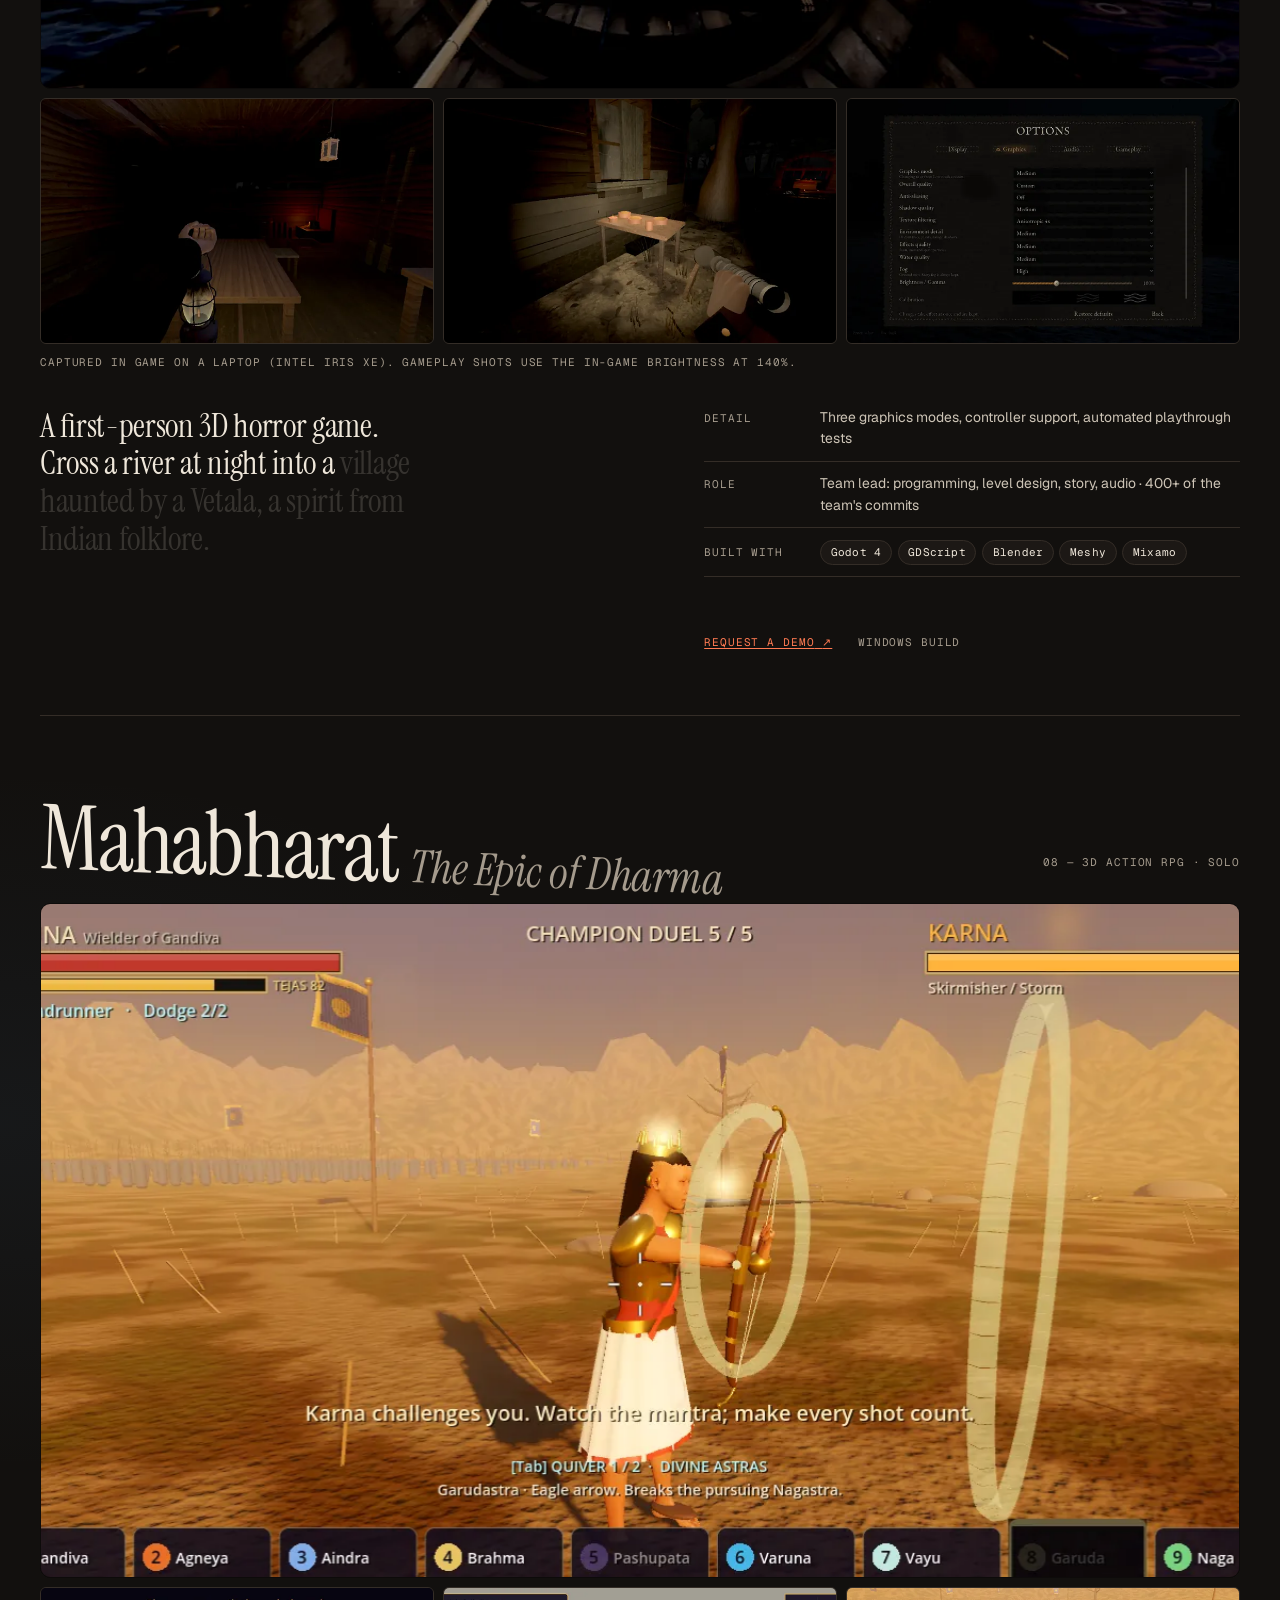
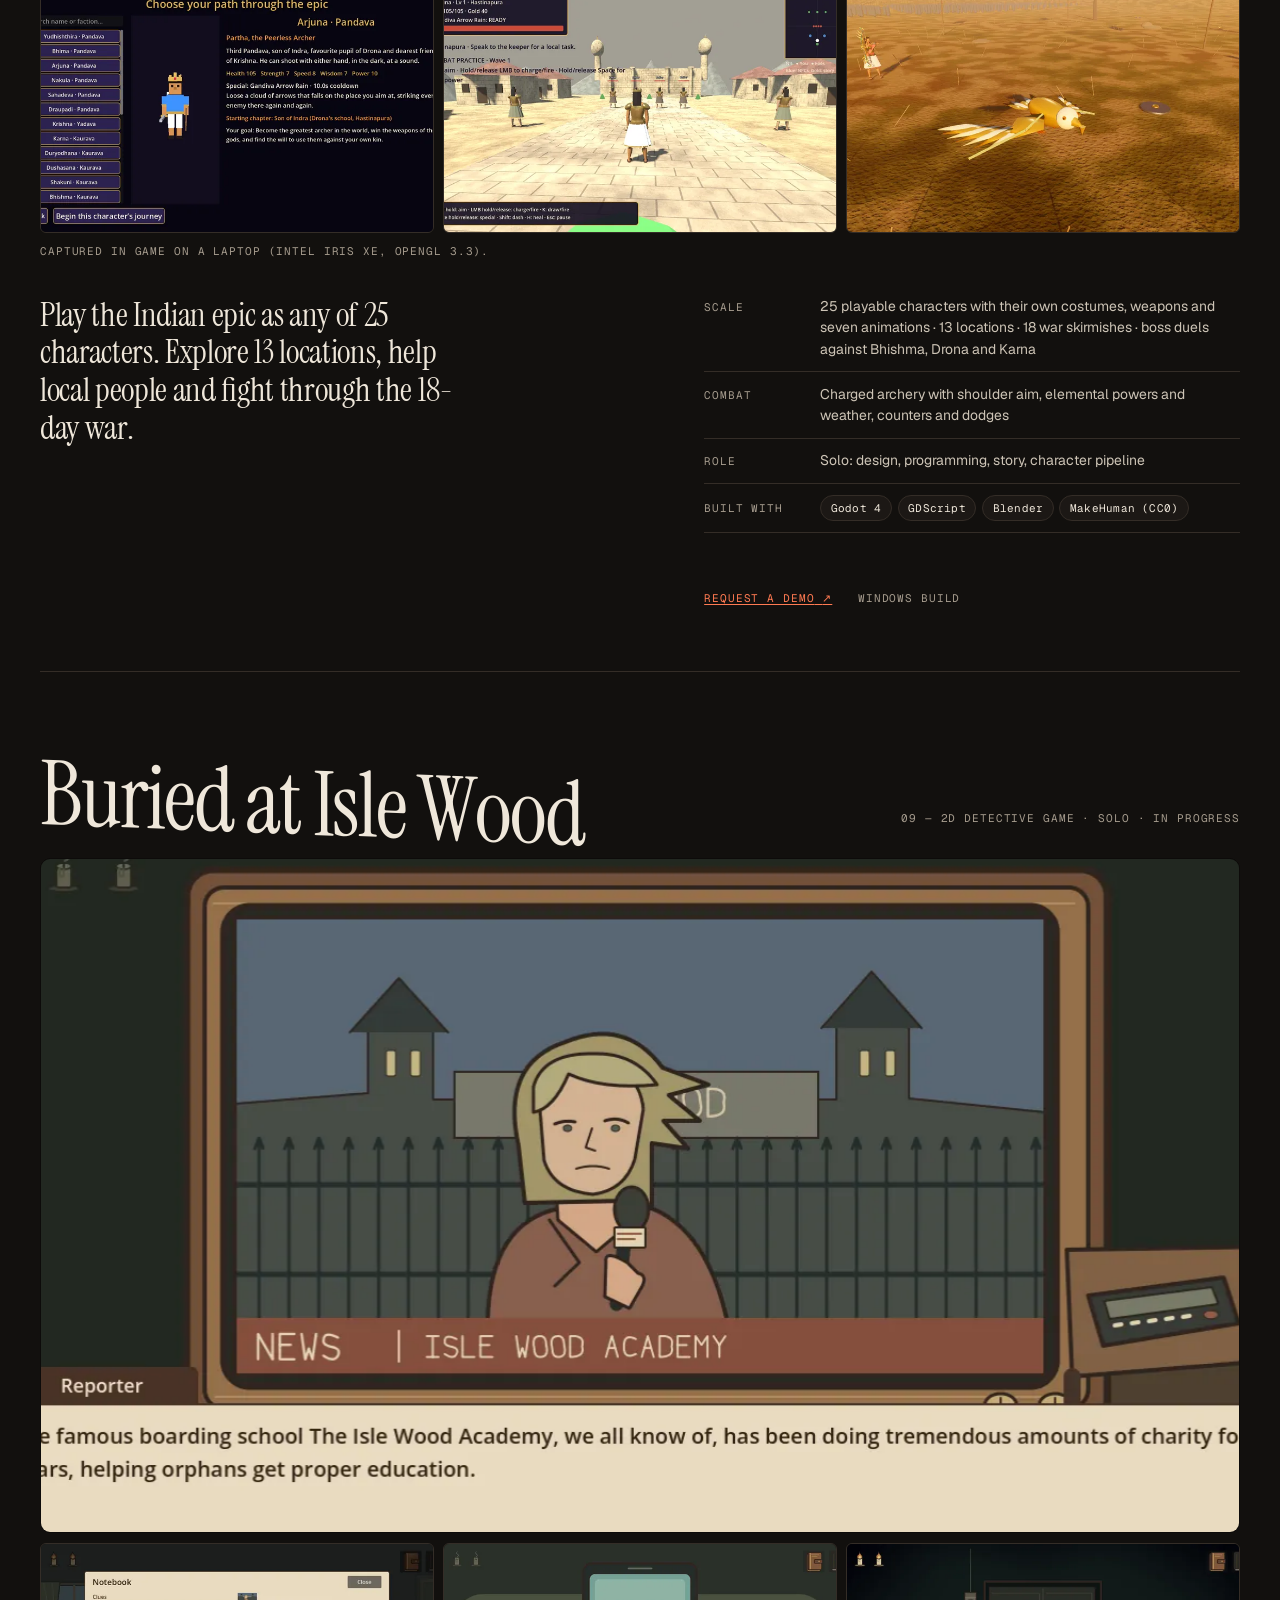
==== commit fe282bb7: "Add CanteenFlow (campus food pre-order, Agile course project) as project 02 Screenshots of the home " ====
--- a/index.html
+++ b/index.html
@@ -16,14 +16,14 @@
   <meta property="og:title" content="Sudasun · Front-end developer in Bangkok">
   <meta property="og:description" content="Eleven projects: web apps, a university library system, a desktop AI assistant, a LINE bot, three games and concept websites.">
   <meta property="og:url" content="https://sudasun.vercel.app/">
-  <meta property="og:image" content="https://sudasun.vercel.app/assets/og-image-v2.png">
+  <meta property="og:image" content="https://sudasun.vercel.app/assets/og-image-v3.png">
   <meta property="og:image:width" content="1200">
   <meta property="og:image:height" content="630">
-  <meta property="og:image:alt" content="Sudasun, front-end developer in Bangkok: 11 projects, 3 games, 370+ tests, with screenshots of Resonance, Siam Library, Velonix, Mahabharat and Buried at Isle Wood">
+  <meta property="og:image:alt" content="Sudasun, front-end developer in Bangkok: 12 projects, 3 games, 430+ tests, with screenshots of Resonance, Siam Library, Velonix, Mahabharat and Buried at Isle Wood">
   <meta name="twitter:card" content="summary_large_image">
   <meta name="twitter:title" content="Sudasun · Front-end developer in Bangkok">
   <meta name="twitter:description" content="Eleven projects: web apps, a university library system, a desktop AI assistant, a LINE bot, three games and concept websites.">
-  <meta name="twitter:image" content="https://sudasun.vercel.app/assets/og-image-v2.png">
+  <meta name="twitter:image" content="https://sudasun.vercel.app/assets/og-image-v3.png">
 
   <link rel="preload" href="/fonts/instrument-serif-normal-400.woff2" as="font" type="font/woff2" crossorigin>
   <link rel="preload" href="/fonts/geist-normal-300-700.woff2" as="font" type="font/woff2" crossorigin>
@@ -91,9 +91,9 @@
       </div>
 
       <dl class="stats">
-        <div><dt class="label">Projects built</dt><dd><span data-count="11">11</span></dd></div>
+        <div><dt class="label">Projects built</dt><dd><span data-count="12">12</span></dd></div>
         <div><dt class="label">Games in Godot</dt><dd><span data-count="3">3</span></dd></div>
-        <div><dt class="label">Automated tests</dt><dd><span data-count="370">370</span><span class="suf">+</span></dd></div>
+        <div><dt class="label">Automated tests</dt><dd><span data-count="430">430</span><span class="suf">+</span></dd></div>
         <div><dt class="label">Commits in 2026</dt><dd><span data-count="600">600</span><span class="suf">+</span></dd></div>
       </dl>
 
@@ -123,11 +123,11 @@
     <section class="index wrap" id="work" aria-labelledby="work-title">
       <div class="kicker">
         <h2 id="work-title" class="label">All work</h2>
-        <span class="label" aria-hidden="true">(11)</span>
+        <span class="label" aria-hidden="true">(12)</span>
       </div>
       <div class="filters" role="group" aria-label="Filter projects" hidden>
-        <button type="button" class="chip label" data-filter="all" aria-pressed="true">All <span>11</span></button>
-        <button type="button" class="chip label" data-filter="web" aria-pressed="false">Web apps <span>3</span></button>
+        <button type="button" class="chip label" data-filter="all" aria-pressed="true">All <span>12</span></button>
+        <button type="button" class="chip label" data-filter="web" aria-pressed="false">Web apps <span>4</span></button>
         <button type="button" class="chip label" data-filter="tools" aria-pressed="false">Tools &amp; AI <span>2</span></button>
         <button type="button" class="chip label" data-filter="games" aria-pressed="false">Games <span>3</span></button>
         <button type="button" class="chip label" data-filter="concept" aria-pressed="false">Concept sites <span>3</span></button>
@@ -136,35 +136,38 @@
         <li data-cat="web"><a class="index__row" href="#siam-library" data-preview="/assets/library-home-800.webp">
           <span class="index__no label">01</span><span class="index__name">Siam Library</span>
           <span class="index__type label">Full-stack · university</span><span class="index__year label">2026</span></a></li>
+        <li data-cat="web"><a class="index__row" href="#canteenflow" data-preview="/assets/canteenflow-home-800.webp">
+          <span class="index__no label">02</span><span class="index__name">CanteenFlow</span>
+          <span class="index__type label">Full-stack · course project</span><span class="index__year label">2026</span></a></li>
         <li data-cat="web"><a class="index__row" href="#resonance" data-preview="/assets/resonance-800.webp">
-          <span class="index__no label">02</span><span class="index__name">Resonance</span>
+          <span class="index__no label">03</span><span class="index__name">Resonance</span>
           <span class="index__type label">Voice studio · web app</span><span class="index__year label">2026</span></a></li>
         <li data-cat="web"><a class="index__row" href="#velonix" data-preview="/assets/velonix-800.webp">
-          <span class="index__no label">03</span><span class="index__name">Velonix Customs</span>
+          <span class="index__no label">04</span><span class="index__name">Velonix Customs</span>
           <span class="index__type label">3D web app</span><span class="index__year label">2026</span></a></li>
         <li data-cat="tools"><a class="index__row" href="#vedant" data-preview="/assets/vedant-800.webp">
-          <span class="index__no label">04</span><span class="index__name">Vedant</span>
+          <span class="index__no label">05</span><span class="index__name">Vedant</span>
           <span class="index__type label">Desktop AI assistant</span><span class="index__year label">2026</span></a></li>
         <li data-cat="tools"><a class="index__row" href="#khun-chuay" data-preview="/assets/khun-chuay-menu-800.webp">
-          <span class="index__no label">05</span><span class="index__name">Khun Chuay</span>
+          <span class="index__no label">06</span><span class="index__name">Khun Chuay</span>
           <span class="index__type label">LINE bot</span><span class="index__year label">2026</span></a></li>
         <li data-cat="games"><a class="index__row" href="#whispers" data-preview="/assets/wotr-crossing-800.webp">
-          <span class="index__no label">06</span><span class="index__name">Whispers of the River</span>
+          <span class="index__no label">07</span><span class="index__name">Whispers of the River</span>
           <span class="index__type label">3D horror · team lead</span><span class="index__year label">2026</span></a></li>
         <li data-cat="games"><a class="index__row" href="#mahabharat" data-preview="/assets/mb-release-800.webp">
-          <span class="index__no label">07</span><span class="index__name">Mahabharat</span>
+          <span class="index__no label">08</span><span class="index__name">Mahabharat</span>
           <span class="index__type label">3D action RPG</span><span class="index__year label">2026</span></a></li>
         <li data-cat="games"><a class="index__row" href="#isle-wood" data-preview="/assets/biw-news-800.webp">
-          <span class="index__no label">08</span><span class="index__name">Buried at Isle Wood</span>
+          <span class="index__no label">09</span><span class="index__name">Buried at Isle Wood</span>
           <span class="index__type label">2D detective game</span><span class="index__year label">2026</span></a></li>
         <li data-cat="concept"><a class="index__row" href="#sample-hotel" data-preview="/assets/sample-hotel-800.webp">
-          <span class="index__no label">09</span><span class="index__name">Sample Hotel</span>
+          <span class="index__no label">10</span><span class="index__name">Sample Hotel</span>
           <span class="index__type label">Concept site · booking</span><span class="index__year label">2026</span></a></li>
         <li data-cat="concept"><a class="index__row" href="#sample-cafe" data-preview="/assets/sample-cafe-800.webp">
-          <span class="index__no label">10</span><span class="index__name">Sample Cafe</span>
+          <span class="index__no label">11</span><span class="index__name">Sample Cafe</span>
           <span class="index__type label">Concept site</span><span class="index__year label">2026</span></a></li>
         <li data-cat="concept"><a class="index__row" href="#atelier-thorne" data-preview="/assets/atelier-thorne-800.webp">
-          <span class="index__no label">11</span><span class="index__name">Atelier Thorne</span>
+          <span class="index__no label">12</span><span class="index__name">Atelier Thorne</span>
           <span class="index__type label">Concept site</span><span class="index__year label">2026</span></a></li>
       </ol>
       <img class="index__preview" alt="" aria-hidden="true" width="800" height="500" hidden>
@@ -231,9 +234,63 @@
         </details>
       </article>
 
+      <article class="project wrap" id="canteenflow" aria-labelledby="p-canteenflow">
+        <header class="project__head">
+          <span class="label">02 — Full-stack web app · Agile course project</span>
+          <h3 id="p-canteenflow" class="project__title">CanteenFlow <em>Campus food pre-order</em></h3>
+        </header>
+        <div class="game-gallery" data-gallery>
+          <figure class="frame">
+            <div class="frame__bar" aria-hidden="true"><i></i><i></i><i></i><span class="frame__url">canteenflow-three.vercel.app</span></div>
+            <a class="shot-link" href="/assets/canteenflow-home-1440.webp" data-caption="Home: find a campus stall, choose food and a pickup time, collect it and pay at the stall.">
+              <img src="/assets/canteenflow-home-800.webp"
+                   srcset="/assets/canteenflow-home-800.webp 800w, /assets/canteenflow-home-1440.webp 1440w"
+                   sizes="(min-width: 1264px) 1200px, calc(100vw - 2 * var(--gutter))"
+                   width="1440" height="900" loading="lazy" decoding="async"
+                   alt="CanteenFlow home page: a green banner reading 'Order ahead. Skip the canteen queue.' with drawings of three food stalls, a search box and a pickup-time filter.">
+            </a>
+          </figure>
+          <ul class="gallery gallery--3" aria-label="More screenshots from CanteenFlow">
+            <li><a class="shot-link" href="/assets/canteenflow-vendor-1440.webp" data-caption="Vendor page: each stall sees only its own orders and can accept, or reject with a reason the student sees.">
+              <img src="/assets/canteenflow-vendor-800.webp" width="800" height="500" loading="lazy" decoding="async"
+                   alt="The Siam Cafe vendor page with three new orders, each showing the pickup time, the student's name, a masked student ID, the items, and Accept and Reject buttons."></a></li>
+            <li><a class="shot-link" href="/assets/canteenflow-tracker-1440.webp" data-caption="Order tracker: the status comes live from the stall, from Received to Ready.">
+              <img src="/assets/canteenflow-tracker-800.webp" width="800" height="500" loading="lazy" decoding="async"
+                   alt="An order tracker for order CF-XM8MAG showing 'Ready! Collect at Siam Cafe', a progress line from Received to Ready, and the pickup details and total."></a></li>
+            <li><a class="shot-link" href="/assets/canteenflow-map-1440.webp" data-caption="3D campus map drawn from OpenStreetMap building outlines, with live pins for each stall.">
+              <img src="/assets/canteenflow-map-800.webp" width="800" height="500" loading="lazy" decoding="async"
+                   alt="A 3D map of the Siam University campus with numbered buildings, trees and food pins, and a side panel for the Main Cafeteria listing its open counters."></a></li>
+          </ul>
+        </div>
+        <div class="project__info">
+          <p class="project__lede">Siam University students order from a campus stall, pick a 15-minute pickup slot and follow the order live. Stall staff accept, reject and complete orders on their own page.</p>
+          <dl class="project__meta">
+            <div><dt class="label">Tests</dt><dd>61 automated tests, including orders and cancels that arrive at the same moment</dd></div>
+            <div><dt class="label">Vendor side</dt><dd>Sign-in per stall, Accept or Reject with a reason, Ready, Collected, No-show and a Sold Out switch. Each stall sees only its own orders.</dd></div>
+            <div><dt class="label">Rules</dt><dd>Slot capacity, active orders per student, a No-show limit and a cancel window, kept in one config file and checked on the server</dd></div>
+            <div><dt class="label">Map</dt><dd>3D campus map drawn in SVG from OpenStreetMap building outlines, without a map library</dd></div>
+            <div><dt class="label">Role</dt><dd>Agile course project (team Dagabaaz Re). I built the app: design, front end, back end, database, tests</dd></div>
+            <div><dt class="label">Built with</dt><dd><ul class="tags" role="list"><li>Node.js</li><li>Express</li><li>SQLite</li><li>Turso</li><li>JavaScript</li><li>SVG</li><li>Vercel</li></ul></dd></div>
+          </dl>
+          <p class="project__links label">
+            <a href="https://canteenflow-three.vercel.app/">Visit site<span class="sr-only">: CanteenFlow</span> <span aria-hidden="true">↗</span></a>
+            <a href="https://github.com/SUDARSUN-24/CanteenFLow">Code<span class="sr-only">: CanteenFlow on GitHub</span> <span aria-hidden="true">↗</span></a>
+          </p>
+        </div>
+        <details class="case" open>
+          <summary><span class="label">Case study</span><span class="case__hint">Problem, decision, trade-off, result</span></summary>
+          <dl class="case__body">
+            <div><dt class="label">Problem</dt><dd>At lunchtime students queue at every campus stall, and stalls can't plan what to cook. A pre-order app must also stop one student from taking many pickup places or leaving food uncollected.</dd></div>
+            <div><dt class="label">Decision</dt><dd>Pickup slots with a fixed capacity, a limit on active orders per student, a No-show limit, and cancelling only until the stall accepts. The server checks each rule in the same database transaction as the change, so two requests at once can't overbook a slot.</dd></div>
+            <div><dt class="label">Trade-off</dt><dd>Sign-in is a demo: any 10-digit student ID, and a public PIN for each stall. That keeps the course demo simple, but real university accounts are needed before real use. The rule numbers are proposals waiting for the customer's decision.</dd></div>
+            <div><dt class="label">Result</dt><dd>Two sprints of user stories with acceptance criteria, live on Vercel with a Turso database, and 61 tests that run in about a second.</dd></div>
+          </dl>
+        </details>
+      </article>
+
       <article class="project wrap" id="resonance" aria-labelledby="p1">
         <header class="project__head">
-          <span class="label">02 — Web app</span>
+          <span class="label">03 — Web app</span>
           <h3 id="p1" class="project__title">Resonance</h3>
         </header>
         <figure class="frame">
@@ -273,7 +330,7 @@
 
       <article class="project wrap" id="velonix" aria-labelledby="p3">
         <header class="project__head">
-          <span class="label">03 — 3D web app</span>
+          <span class="label">04 — 3D web app</span>
           <h3 id="p3" class="project__title">Velonix Customs</h3>
         </header>
         <figure class="frame">
@@ -314,7 +371,7 @@
             <img src="/assets/vedant-800.webp" width="800" height="500" loading="lazy" decoding="async"
                  alt="Vedant's window: a glowing cyan ring visualiser in standby on a black background, a greeting that says 'Online. How can I help?', and a message box with Talk and Send buttons.">
           </figure>
-          <span class="label card__no">04 — Desktop app · Windows</span>
+          <span class="label card__no">05 — Desktop app · Windows</span>
           <h3 id="p4" class="card__title">Vedant</h3>
           <p class="card__lede">A personal AI assistant for the desktop. Talk or type, hear it answer, set reminders and open your apps. Runs free on local models or Gemini's free tier. 174 automated tests.</p>
           <ul class="tags" role="list"><li>Python</li><li>PySide6</li><li>SQLite</li><li>Ollama</li></ul>
@@ -329,7 +386,7 @@
             <img src="/assets/khun-chuay-menu-800.webp" width="800" height="540" loading="lazy" decoding="async"
                  alt="The bot's button menu: Split bill, Who hasn't paid, Get paid, Air quality, Rain and weather, Settings, each in Thai and English.">
           </figure>
-          <span class="label card__no">05 — LINE bot</span>
+          <span class="label card__no">06 — LINE bot</span>
           <h3 id="p5" class="card__title">Khun Chuay <span class="th" lang="th">คุณช่วย</span></h3>
           <p class="card__lede">A LINE bot for everyday life in Thailand: split a bill with a real PromptPay QR code, get PM2.5 and rain alerts. The QR code is generated inside the bot, so no outside service sees a phone number. 21 automated tests.</p>
           <form class="split" data-billsplit hidden aria-label="Try the bill split">
@@ -360,7 +417,7 @@
 
       <article class="project wrap" id="whispers" aria-labelledby="p6">
         <header class="project__head">
-          <span class="label">06 — 3D horror · group project</span>
+          <span class="label">07 — 3D horror · group project</span>
           <h3 id="p6" class="project__title">Whispers of the River</h3>
         </header>
         <div class="game-gallery" data-gallery>
@@ -402,7 +459,7 @@
 
       <article class="project wrap" id="mahabharat" aria-labelledby="p7">
         <header class="project__head">
-          <span class="label">07 — 3D action RPG · solo</span>
+          <span class="label">08 — 3D action RPG · solo</span>
           <h3 id="p7" class="project__title">Mahabharat <em>The Epic of Dharma</em></h3>
         </header>
         <div class="game-gallery" data-gallery>
@@ -445,7 +502,7 @@
 
       <article class="project wrap" id="isle-wood" aria-labelledby="p8">
         <header class="project__head">
-          <span class="label">08 — 2D detective game · solo · in progress</span>
+          <span class="label">09 — 2D detective game · solo · in progress</span>
           <h3 id="p8" class="project__title">Buried at Isle Wood</h3>
         </header>
         <div class="game-gallery" data-gallery>
@@ -503,7 +560,7 @@
                  width="1600" height="1000" loading="lazy" decoding="async"
                  alt="Sample Hotel home page in Thai: the hotel name in large type beside a photo of a palm-lined pool at dusk, with a bar to choose dates, nights and guests.">
           </figure>
-          <span class="label card__no">09 — Concept site</span>
+          <span class="label card__no">10 — Concept site</span>
           <h3 id="p9" class="card__title">Sample Hotel</h3>
           <p class="card__lede">Thai/English booking site for a fictional Chiang Mai hotel, with a voice concierge.</p>
           <p class="project__links label">
@@ -521,7 +578,7 @@
                  width="1600" height="1000" loading="lazy" decoding="async"
                  alt="Sample Cafe home page in English: a warm photo of iced lattes, the cafe name, today's opening status and buttons for directions and LINE.">
           </figure>
-          <span class="label card__no">10 — Concept site</span>
+          <span class="label card__no">11 — Concept site</span>
           <h3 id="p10" class="card__title">Sample Cafe</h3>
           <p class="card__lede">Thai/English site for a fictional Bangkok cafe, with table booking and a staff dashboard.</p>
           <p class="project__links label">
@@ -539,7 +596,7 @@
                  width="1600" height="1000" loading="lazy" decoding="async"
                  alt="Atelier Thorne home page: the headline 'One pattern, cut for you alone' beside a photo of a tailor cutting navy cloth.">
           </figure>
-          <span class="label card__no">11 — Concept site</span>
+          <span class="label card__no">12 — Concept site</span>
           <h3 id="p11" class="card__title">Atelier Thorne</h3>
           <p class="card__lede">Six-page site for a fictional Bangkok tailor, with a filterable gallery.</p>
           <p class="project__links label">
--- a/css/styles.css
+++ b/css/styles.css
@@ -1028,3 +1028,100 @@
   .tilt, .btn, .masthead__cta, .palette[open] { transition: none; animation: none; }
 }
 @media print { .theme-btn, .kbd-btn, .palette, .split { display: none !important; } }
+
+/* ---------- Effects layer ---------- */
+/* Flow field canvas (drawn by JS, behind everything) */
+.field { position: fixed; inset: 0; width: 100%; height: 100%; z-index: -1; pointer-events: none; opacity: 0; transition: opacity .6s ease; }
+
+/* Cursor ring */
+.cursor {
+  position: fixed; left: 0; top: 0; z-index: 200; pointer-events: none;
+  width: 38px; height: 38px; margin: -19px 0 0 -19px; border-radius: 50%;
+  border: 1.5px solid #fff; mix-blend-mode: difference;
+  display: grid; place-items: center;
+  opacity: 0; scale: 1;
+  transition: opacity .25s ease, scale .35s var(--ease-out), background-color .25s ease;
+}
+.cursor.is-on { opacity: 1; }
+.cursor.is-big { scale: 1.7; }
+.cursor.has-label { scale: 2.3; background: #fff; }
+.cursor.is-down { scale: .8; }
+.cursor span { font-family: var(--mono); font-size: 5.5px; letter-spacing: .12em; text-transform: uppercase; color: #000; }
+
+/* Big screenshots wipe open as they arrive */
+.project.reveal .frame:not(.frame--small),
+.project.reveal .project__shot--game {
+  clip-path: inset(0 0 100% 0 round var(--radius));
+  transition: clip-path 1.2s var(--ease-out) .1s, transform .3s ease-out;
+}
+.project.reveal.is-in .frame:not(.frame--small),
+.project.reveal.is-in .project__shot--game { clip-path: inset(0 0 0 0 round var(--radius)); }
+
+/* Games band: lantern light */
+.band::after {
+  content: ""; position: absolute; inset: 0; z-index: 3; pointer-events: none;
+  opacity: 0; transition: opacity .6s ease;
+  background: radial-gradient(460px circle at var(--lx, 50%) var(--ly, 50%), rgb(255 196 130 / .07), transparent 45%, rgb(4 3 2 / .35) 100%);
+}
+.band.is-lit::after { opacity: 1; }
+
+@media (prefers-reduced-motion: reduce) {
+  .cursor { display: none; }
+  .project.reveal .frame, .project.reveal .project__shot--game { clip-path: none; }
+}
+@media print { .field, .cursor { display: none !important; } }
+
+/* ---------- Scroll effects (whole page) ---------- */
+/* Letters fly in, then ripple on hover */
+.chars .cw { display: inline-block; white-space: nowrap; }
+.chars .ch {
+  display: inline-block;
+  opacity: 0;
+  transform: translateY(.45em) rotate(7deg) scale(.9);
+  filter: blur(8px);
+  transition: opacity .7s ease, transform 1s var(--ease-out), filter .8s ease;
+  transition-delay: calc(var(--ci, 0) * 24ms);
+}
+.chars.chars-in .ch { opacity: 1; transform: none; filter: none; }
+.chars.chars-in:hover .ch { animation: ch-wave .7s var(--ease-out) calc(var(--ci, 0) * 28ms); }
+@keyframes ch-wave {
+  35% { transform: translateY(-.16em) rotate(-4deg); color: var(--accent); }
+  100% { transform: none; }
+}
+
+/* Headings lean with scroll speed */
+.project__title, .chapter__title, .card__title { transform: skewY(var(--skew, 0deg)); transform-origin: 0 50%; }
+
+/* Words light up as you scroll */
+.scrub .sw { opacity: .16; transition: opacity .4s ease, color .4s ease; }
+.scrub .sw.on { opacity: 1; }
+
+/* Staggered entrances */
+.project.reveal .project__meta > div,
+.project.reveal .gallery li,
+.card.reveal .tags li,
+.project.reveal .tags li {
+  opacity: 0; translate: 0 22px;
+  transition: opacity .6s ease, translate .9s var(--ease-out);
+  transition-delay: calc(.3s + var(--si, 0) * 80ms);
+}
+.project.reveal .tags li, .card.reveal .tags li { translate: 0 0; scale: .5; transition-property: opacity, scale; transition-delay: calc(.6s + var(--si, 0) * 55ms); }
+.project.reveal.is-in .project__meta > div,
+.project.reveal.is-in .gallery li,
+.project.reveal.is-in .tags li,
+.card.reveal.is-in .tags li { opacity: 1; translate: 0 0; scale: 1; }
+
+.index__list.stagger > li { opacity: 0; translate: -40px 0; transition: opacity .6s ease, translate .9s var(--ease-out); transition-delay: calc(var(--si, 0) * 60ms); }
+.index__list.stagger.is-in > li { opacity: 1; translate: 0 0; }
+
+/* Screenshots drift inside their frames */
+img.para { transform: translate3d(0, var(--py, 0%), 0) scale(1.14); will-change: transform; }
+
+@media (prefers-reduced-motion: reduce) {
+  .chars .ch { opacity: 1; transform: none; filter: none; }
+  .scrub .sw { opacity: 1; }
+  img.para { transform: none; }
+}
+@media print {
+  .chars .ch, .scrub .sw, .project .project__meta > div, .tags li, .index__list > li { opacity: 1 !important; transform: none !important; filter: none !important; }
+}
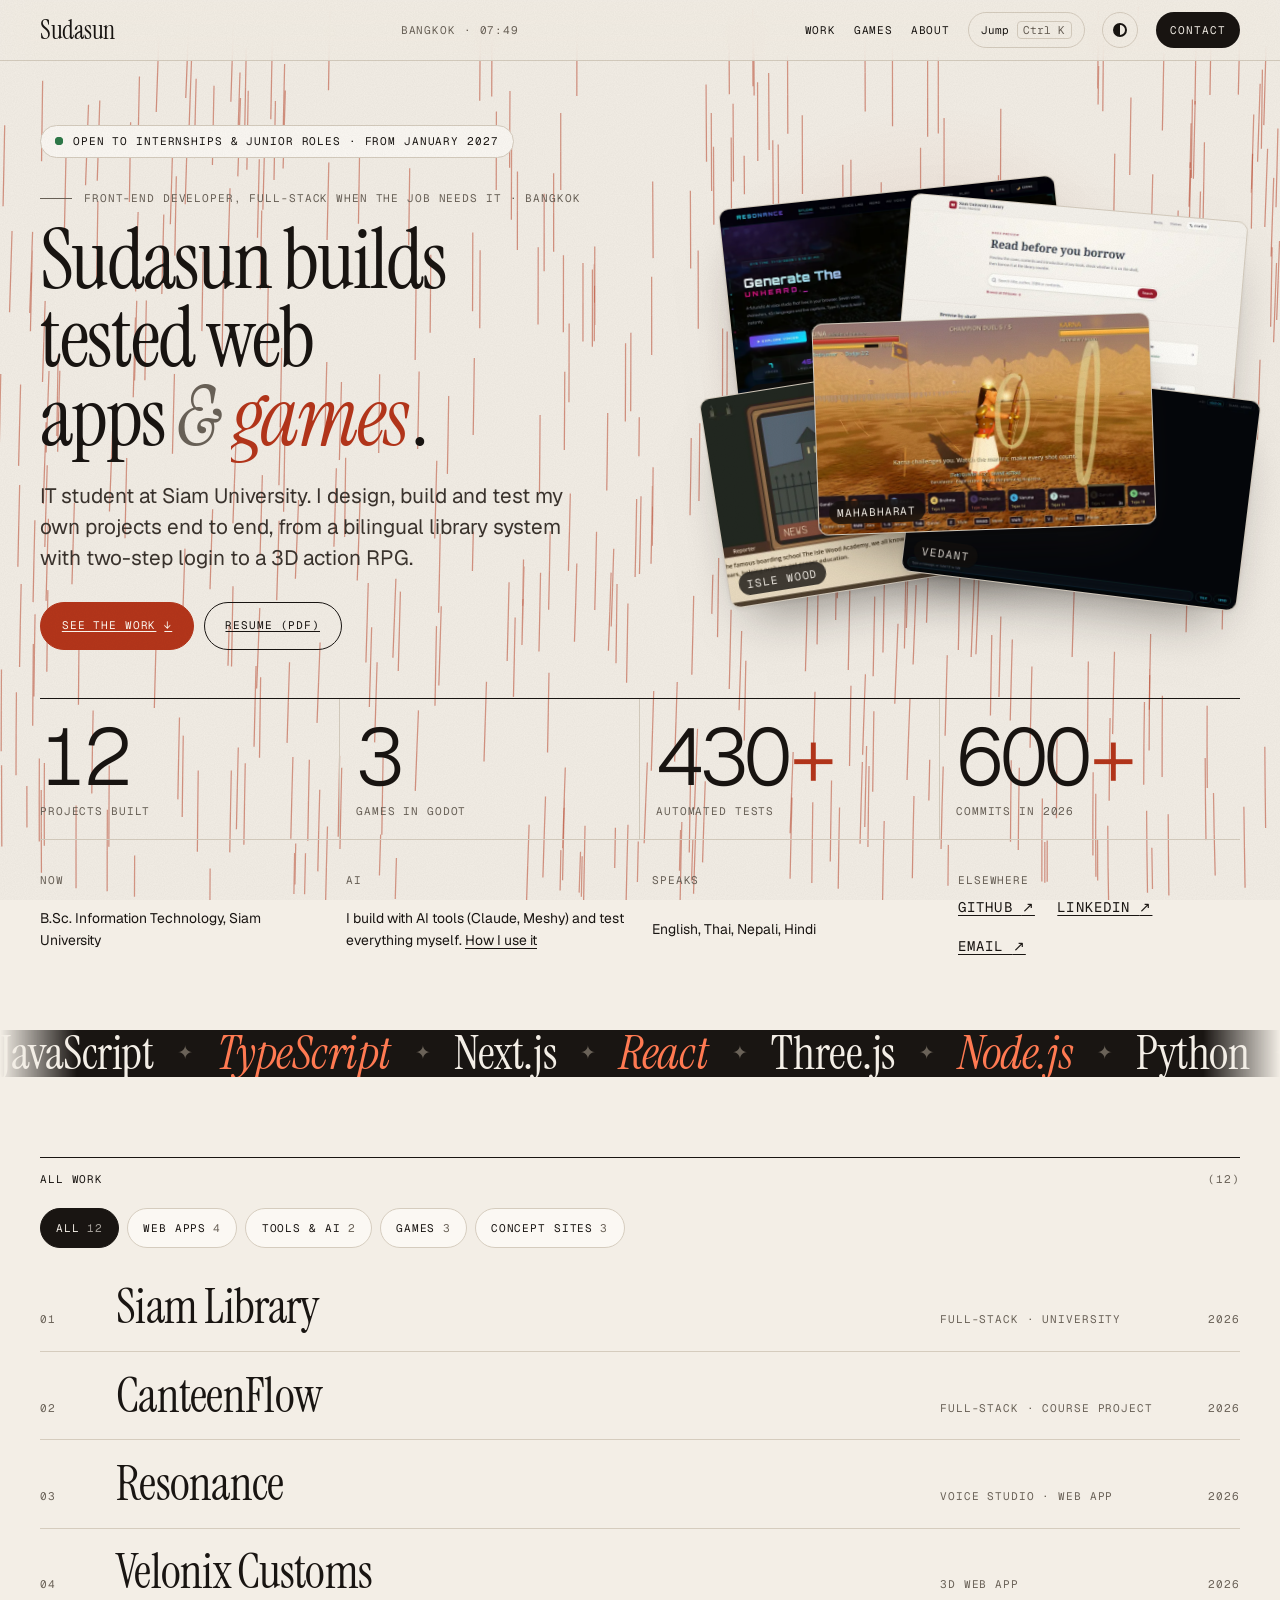
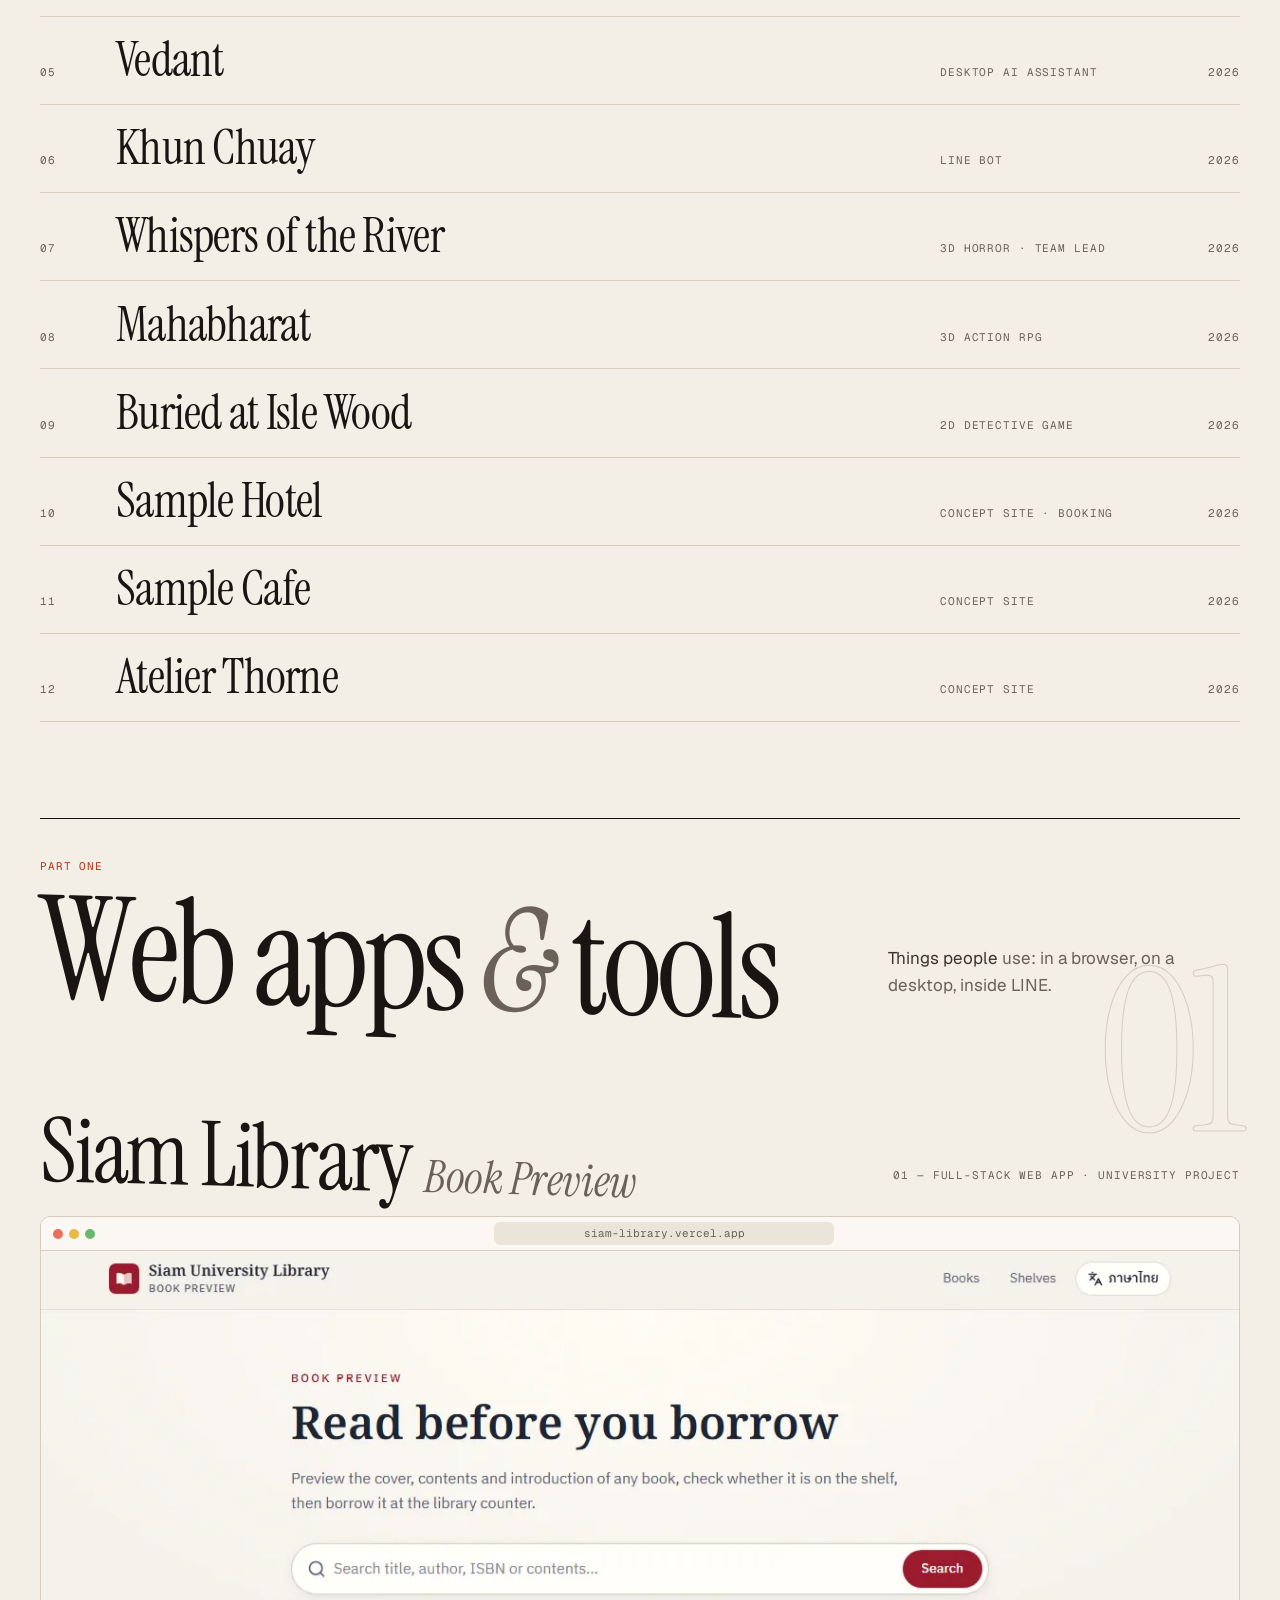
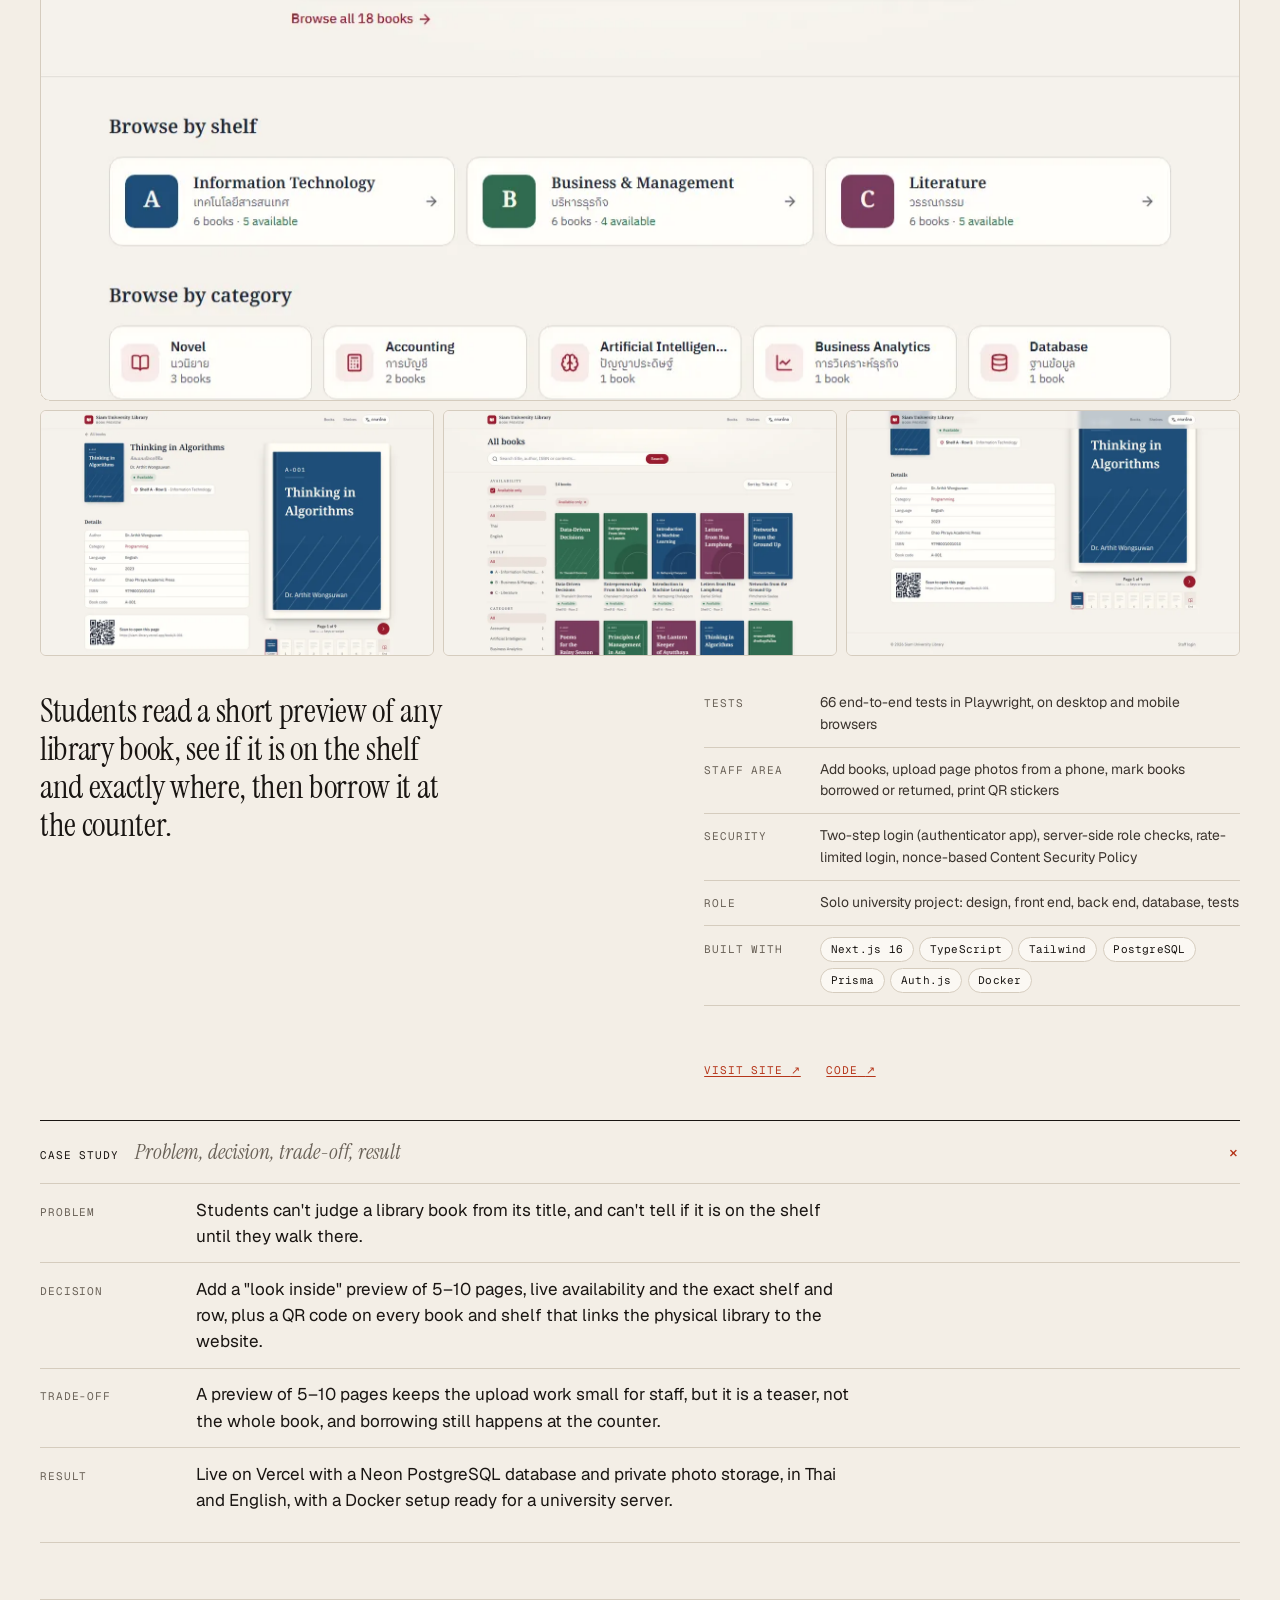
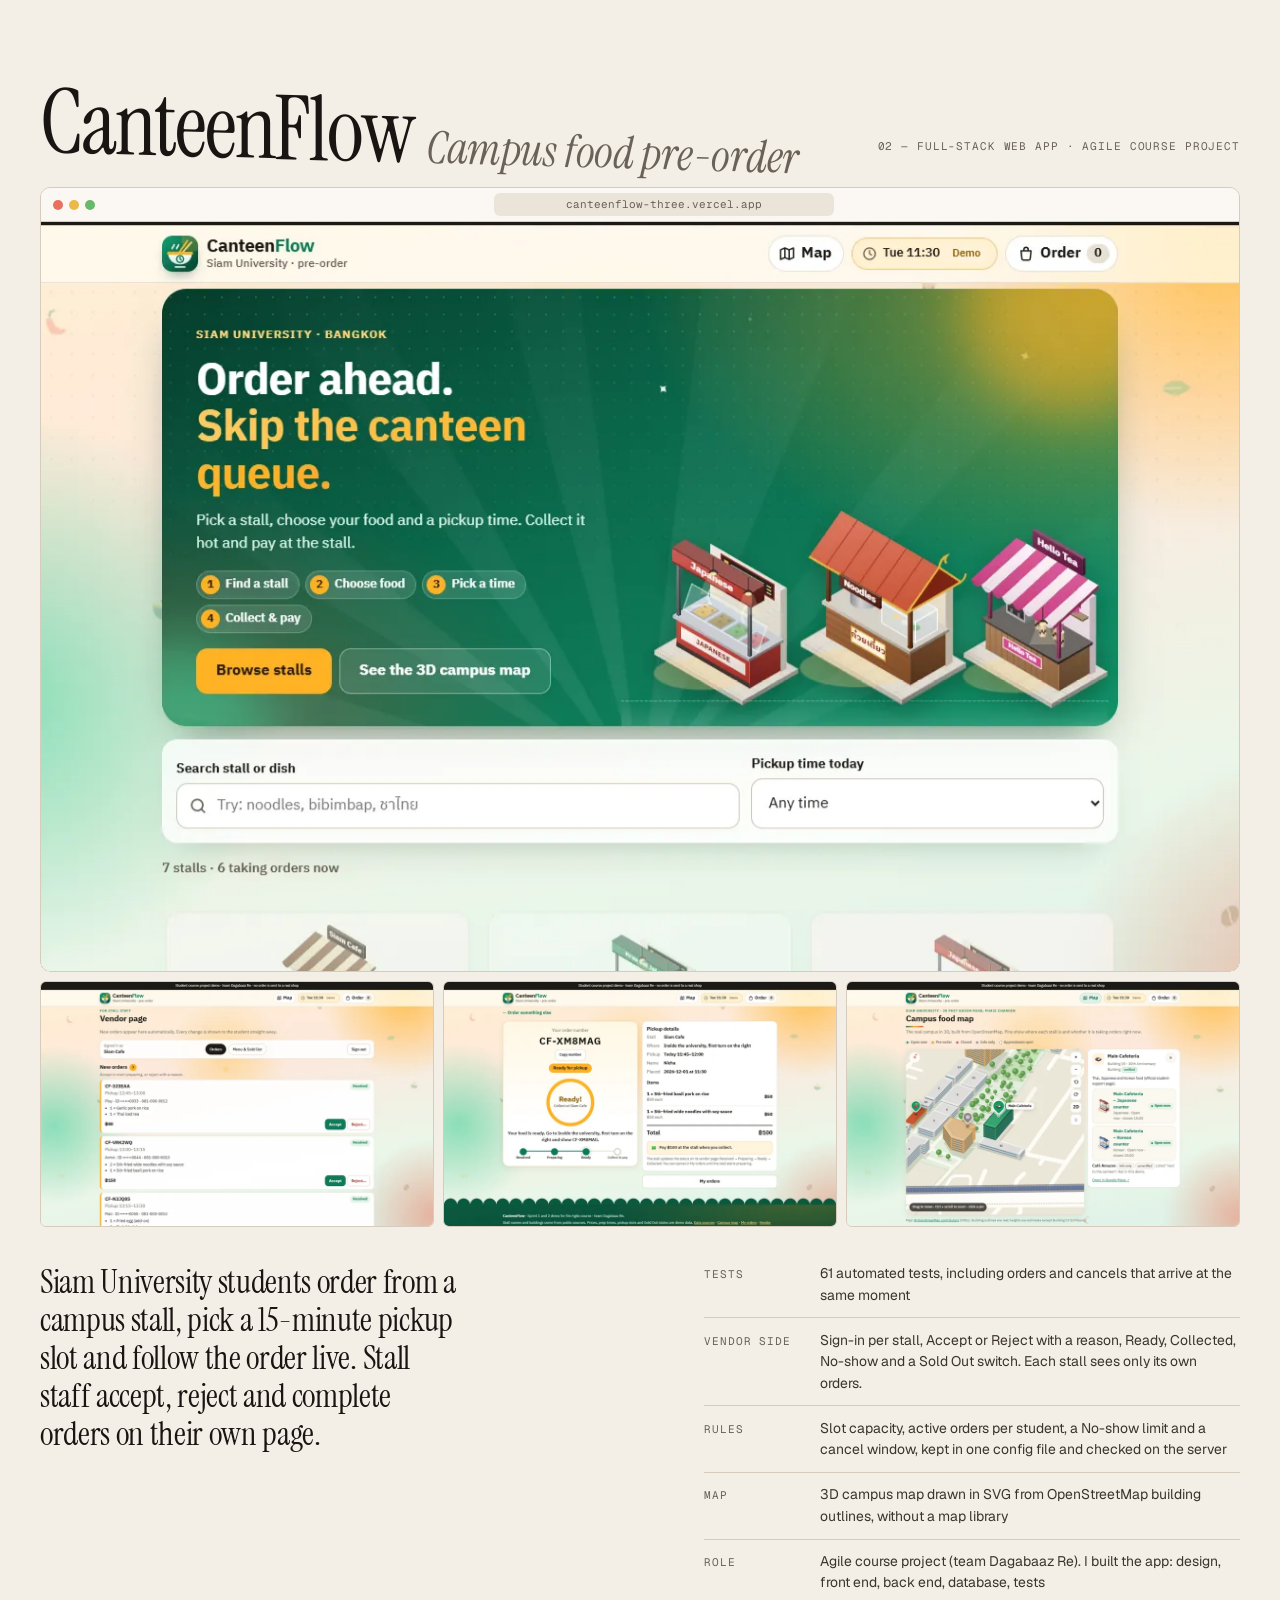
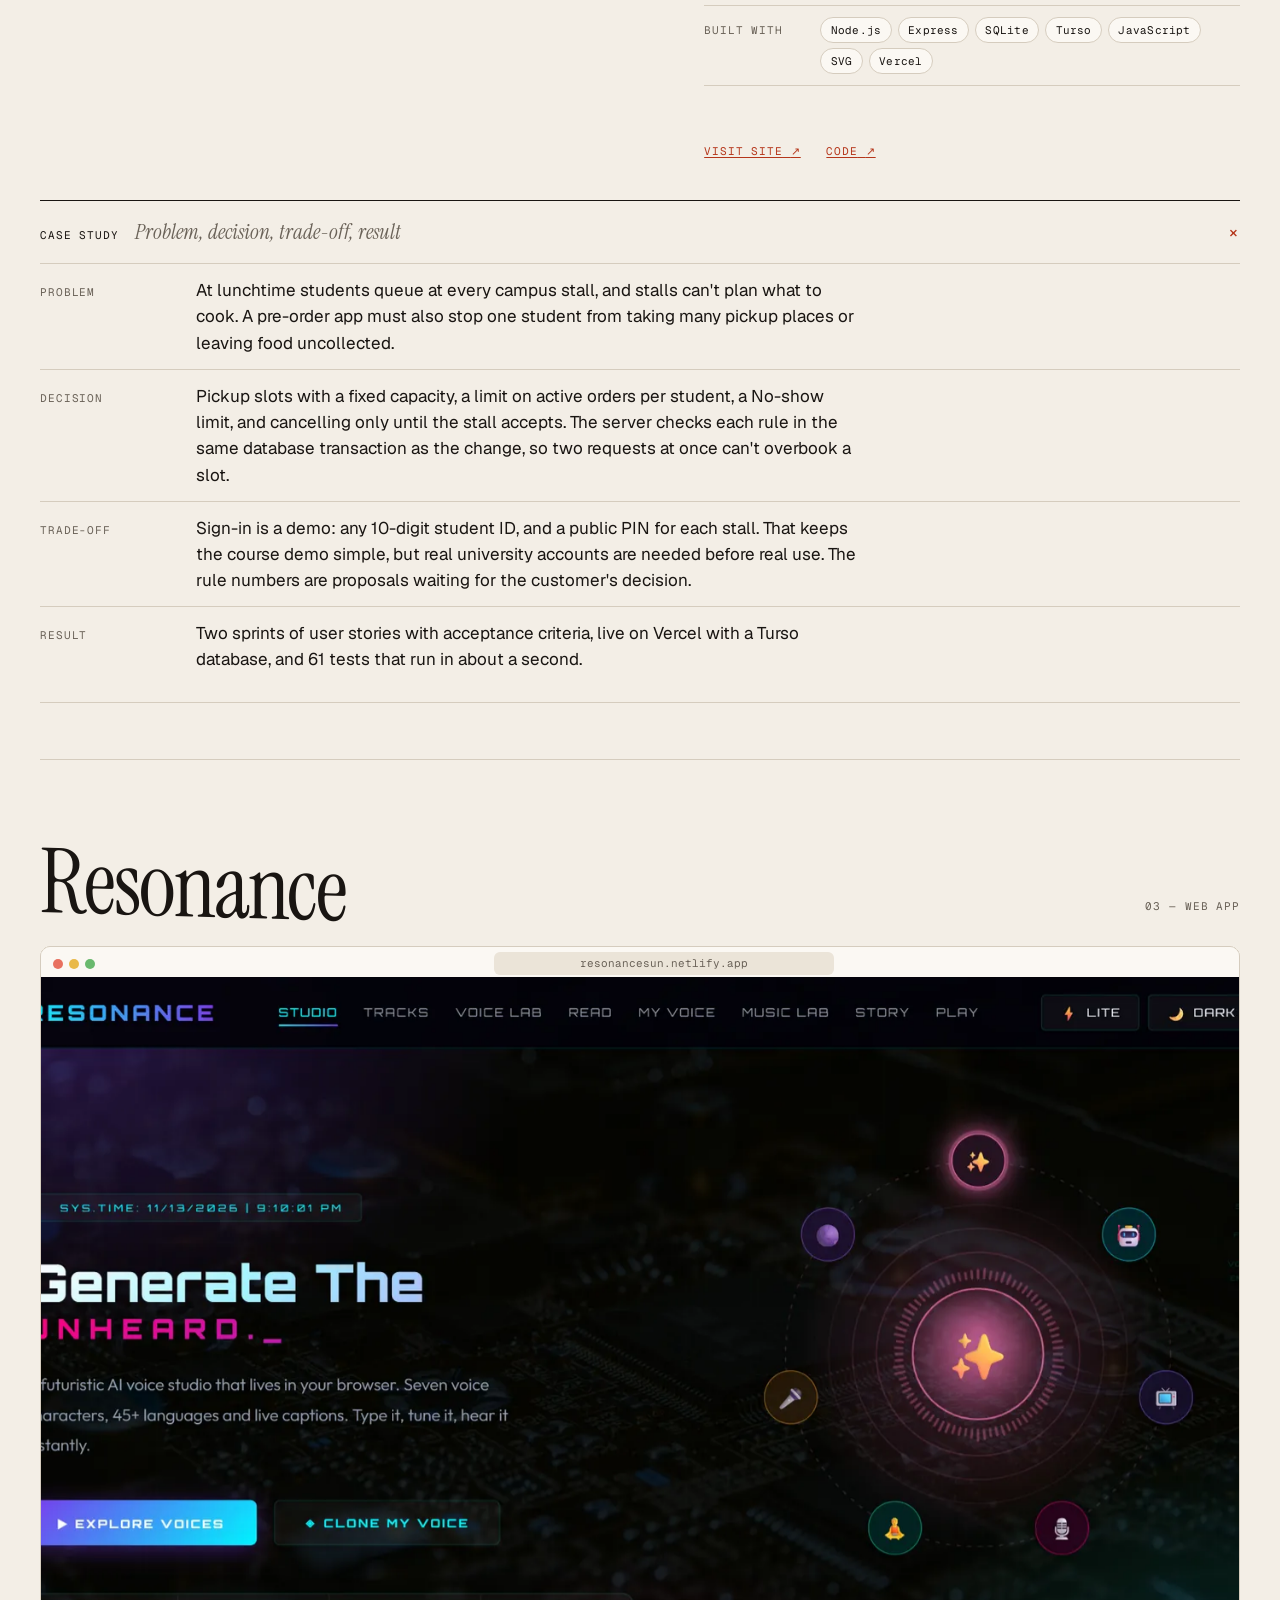
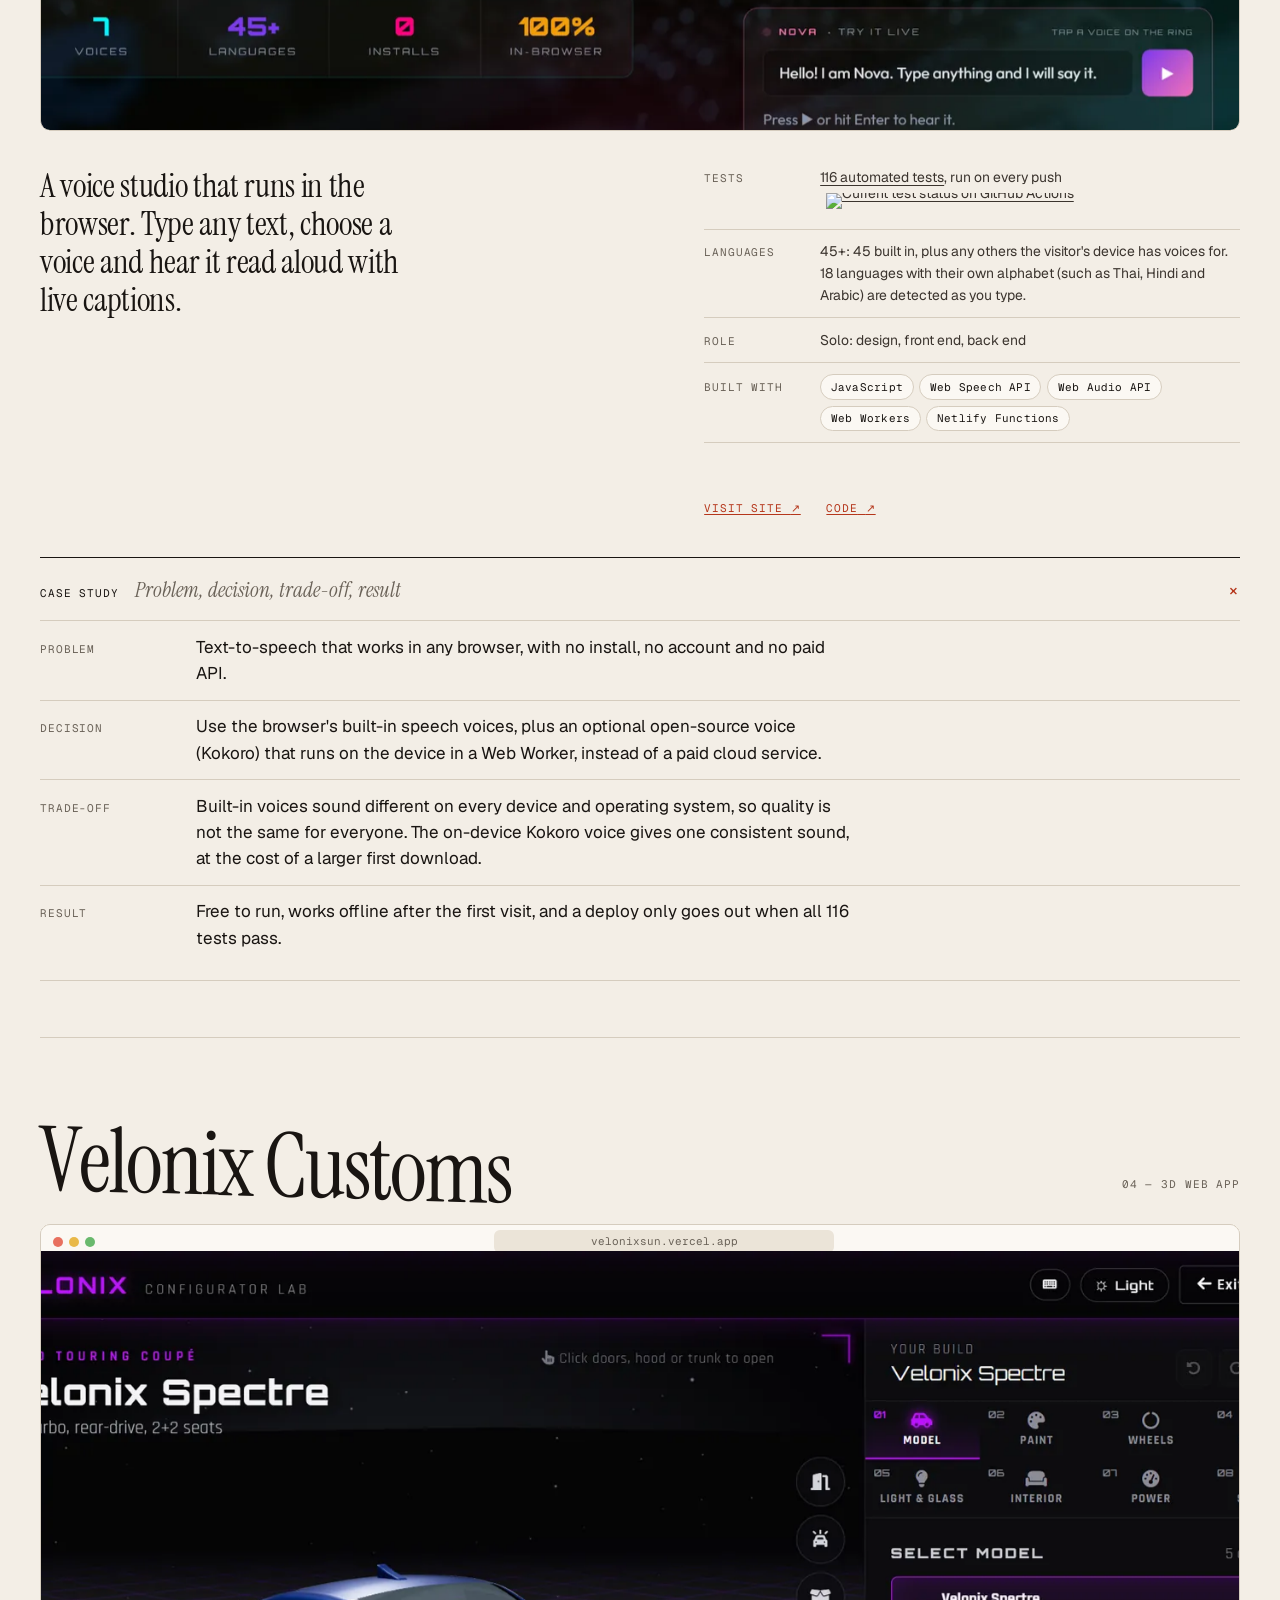
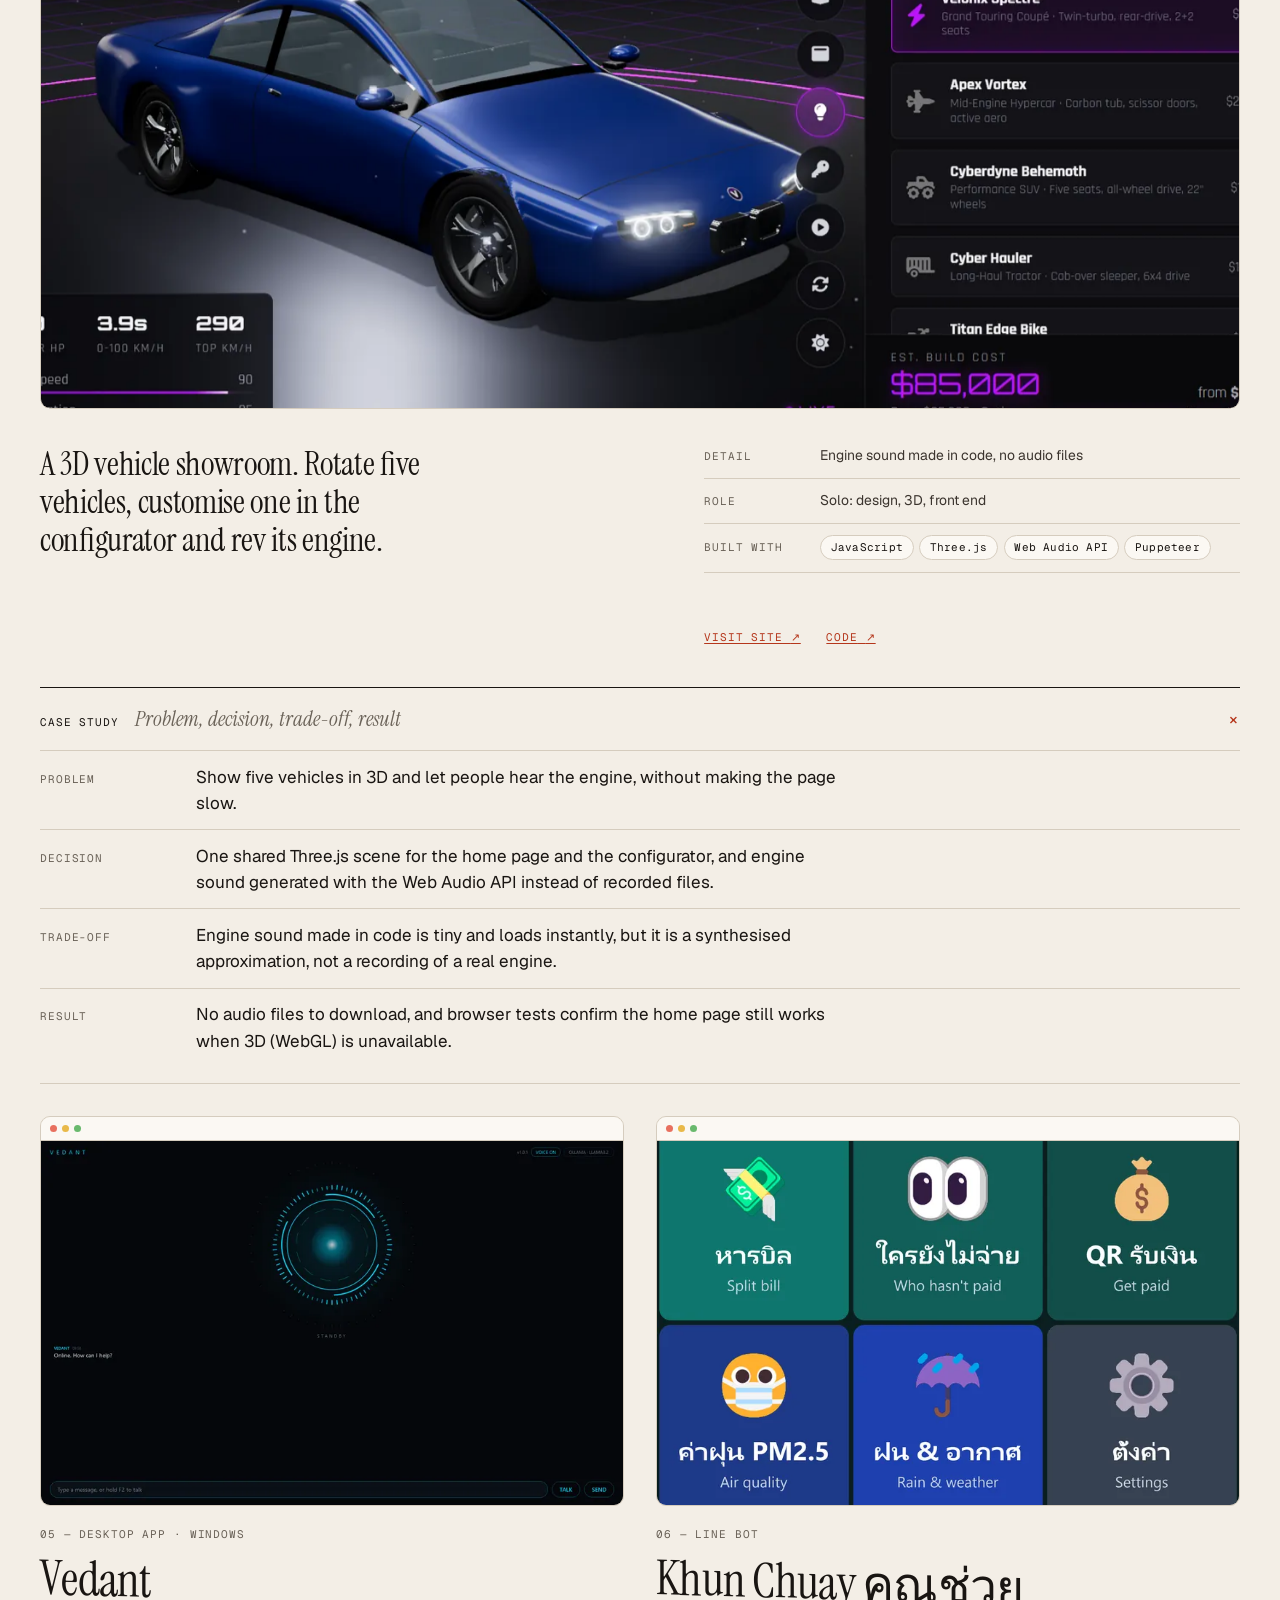
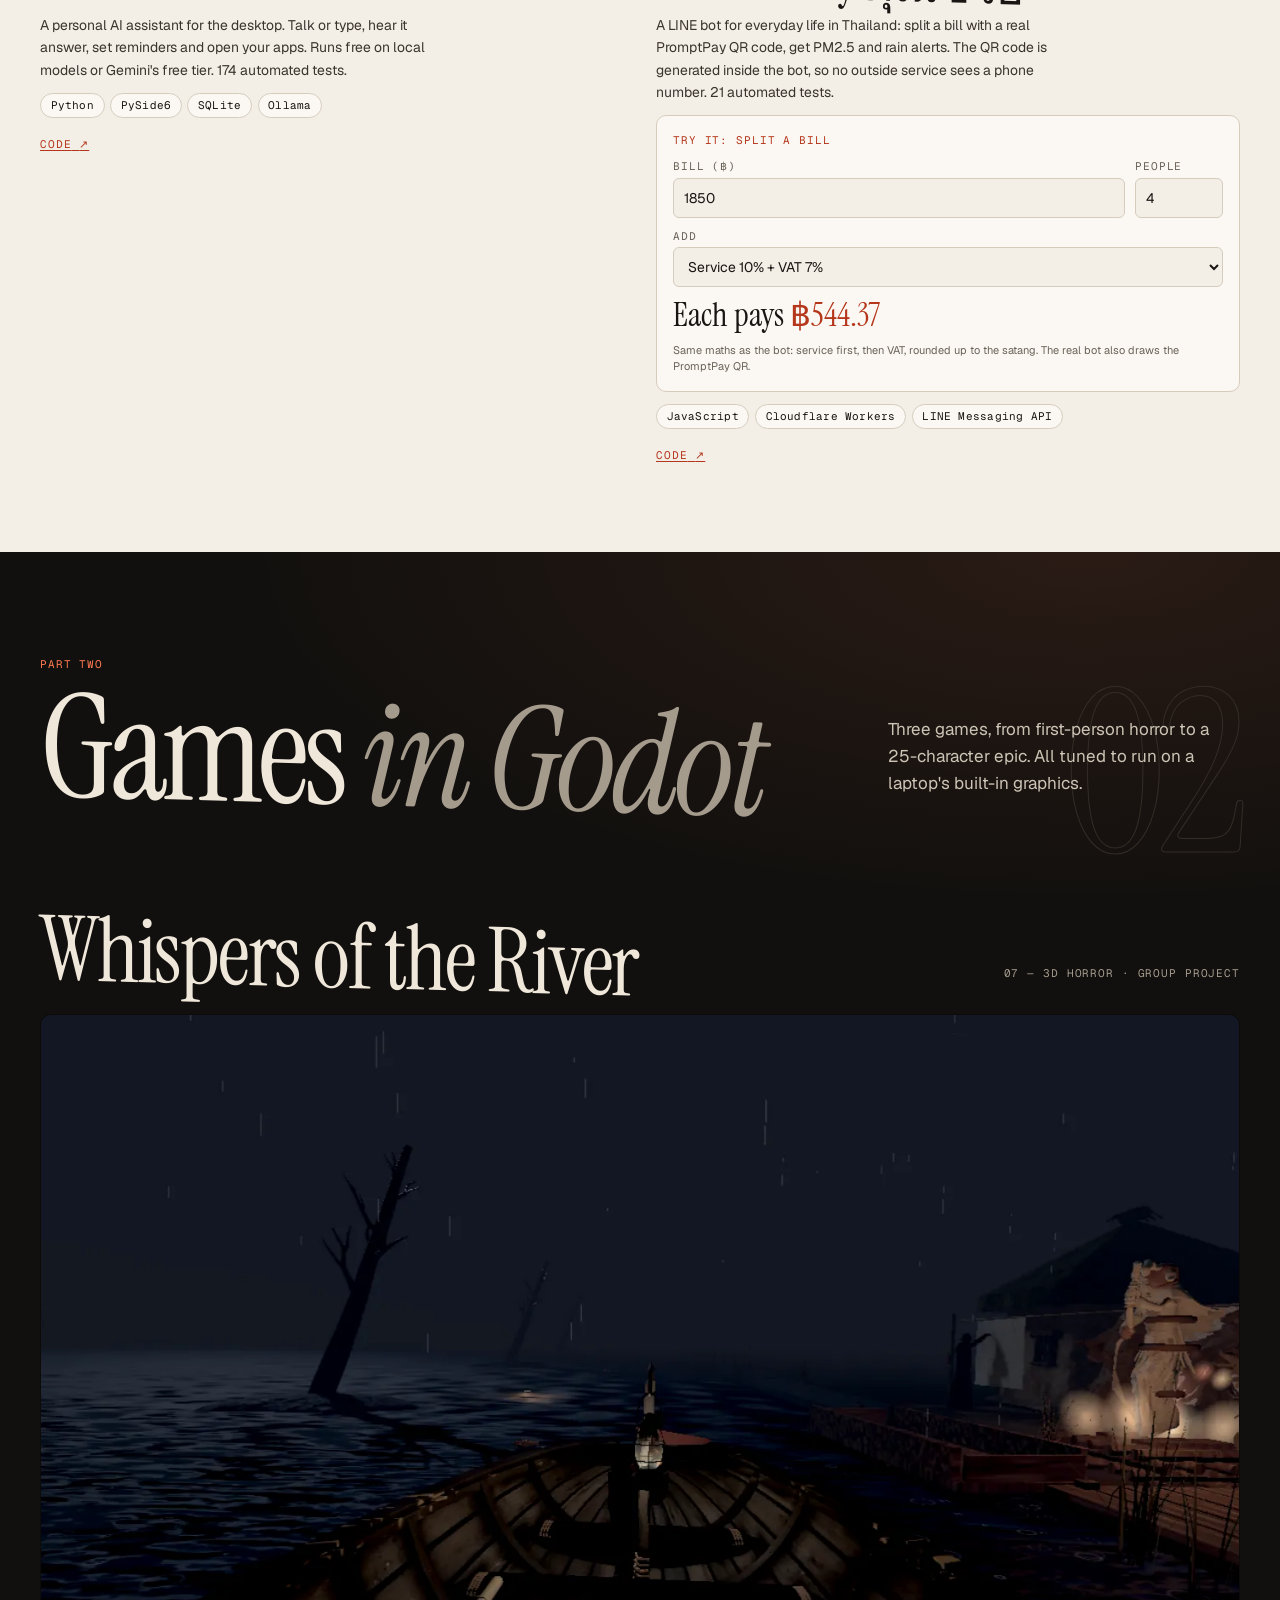
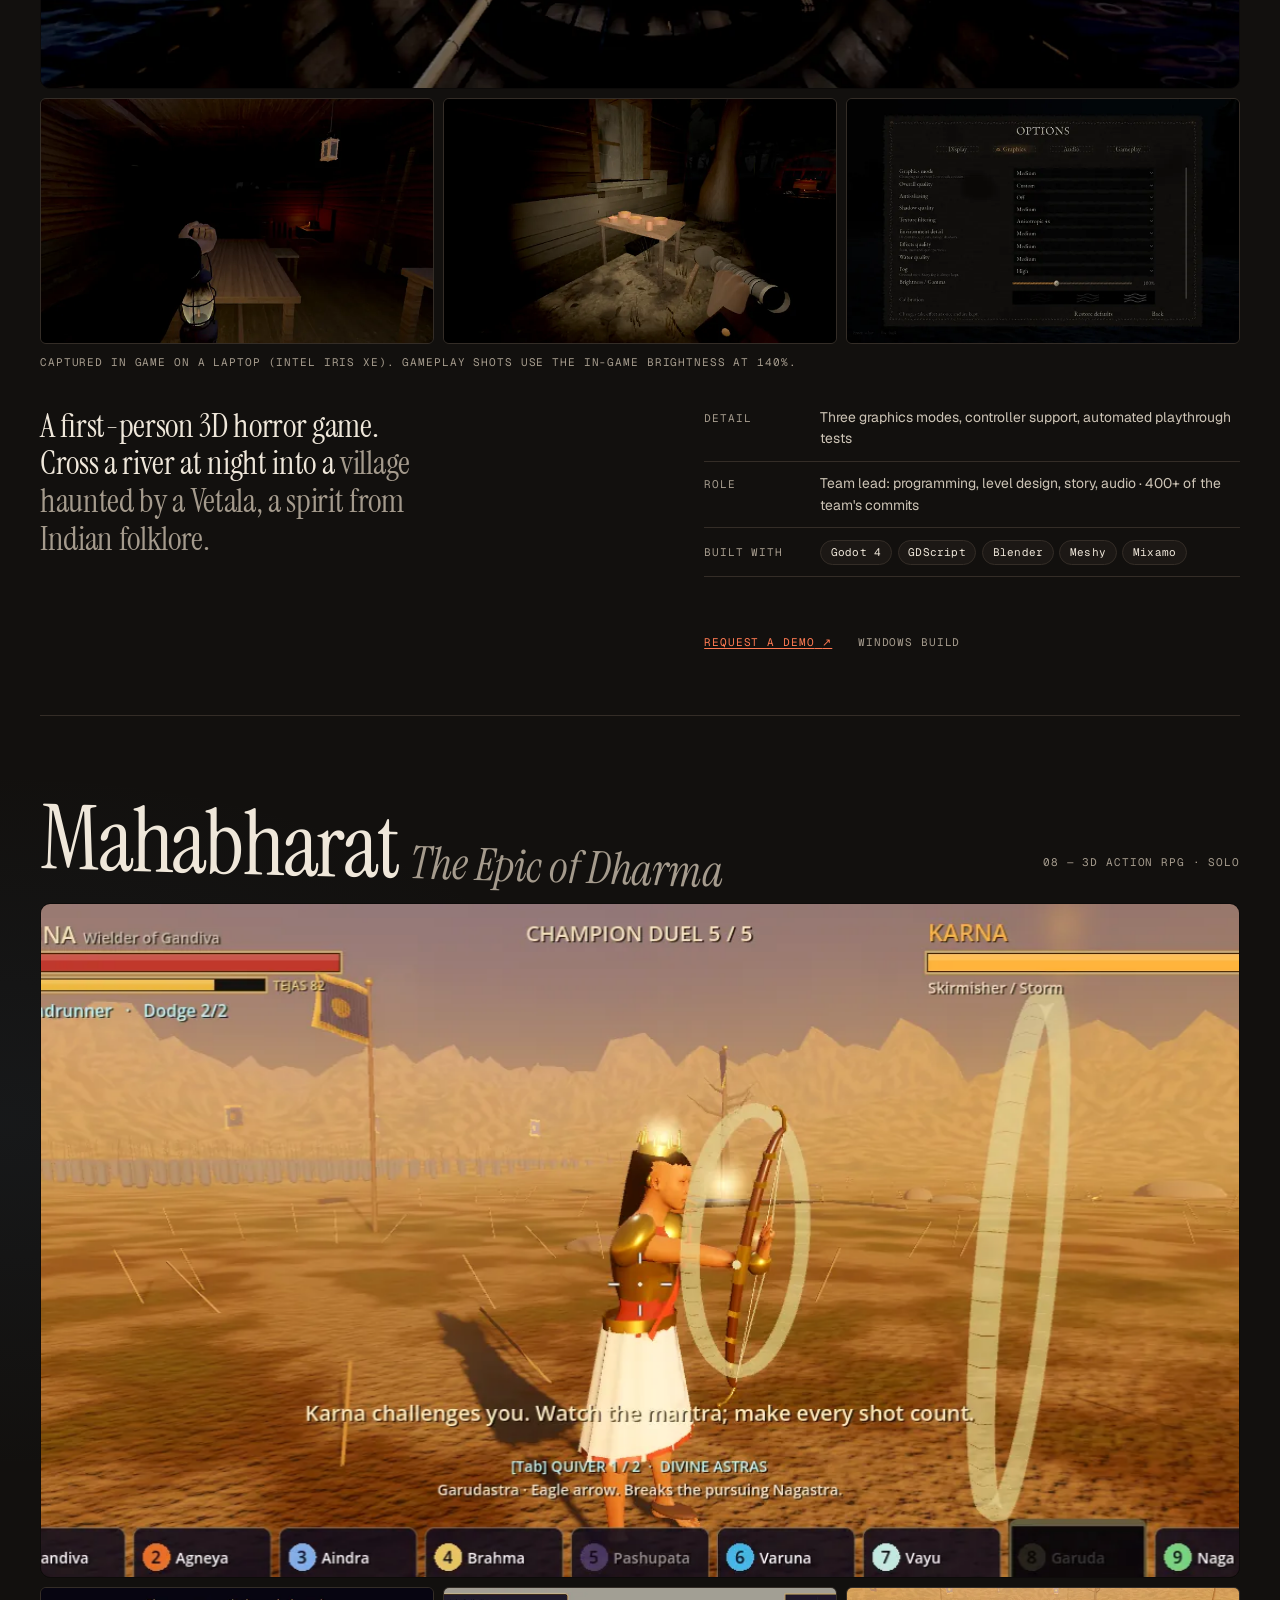
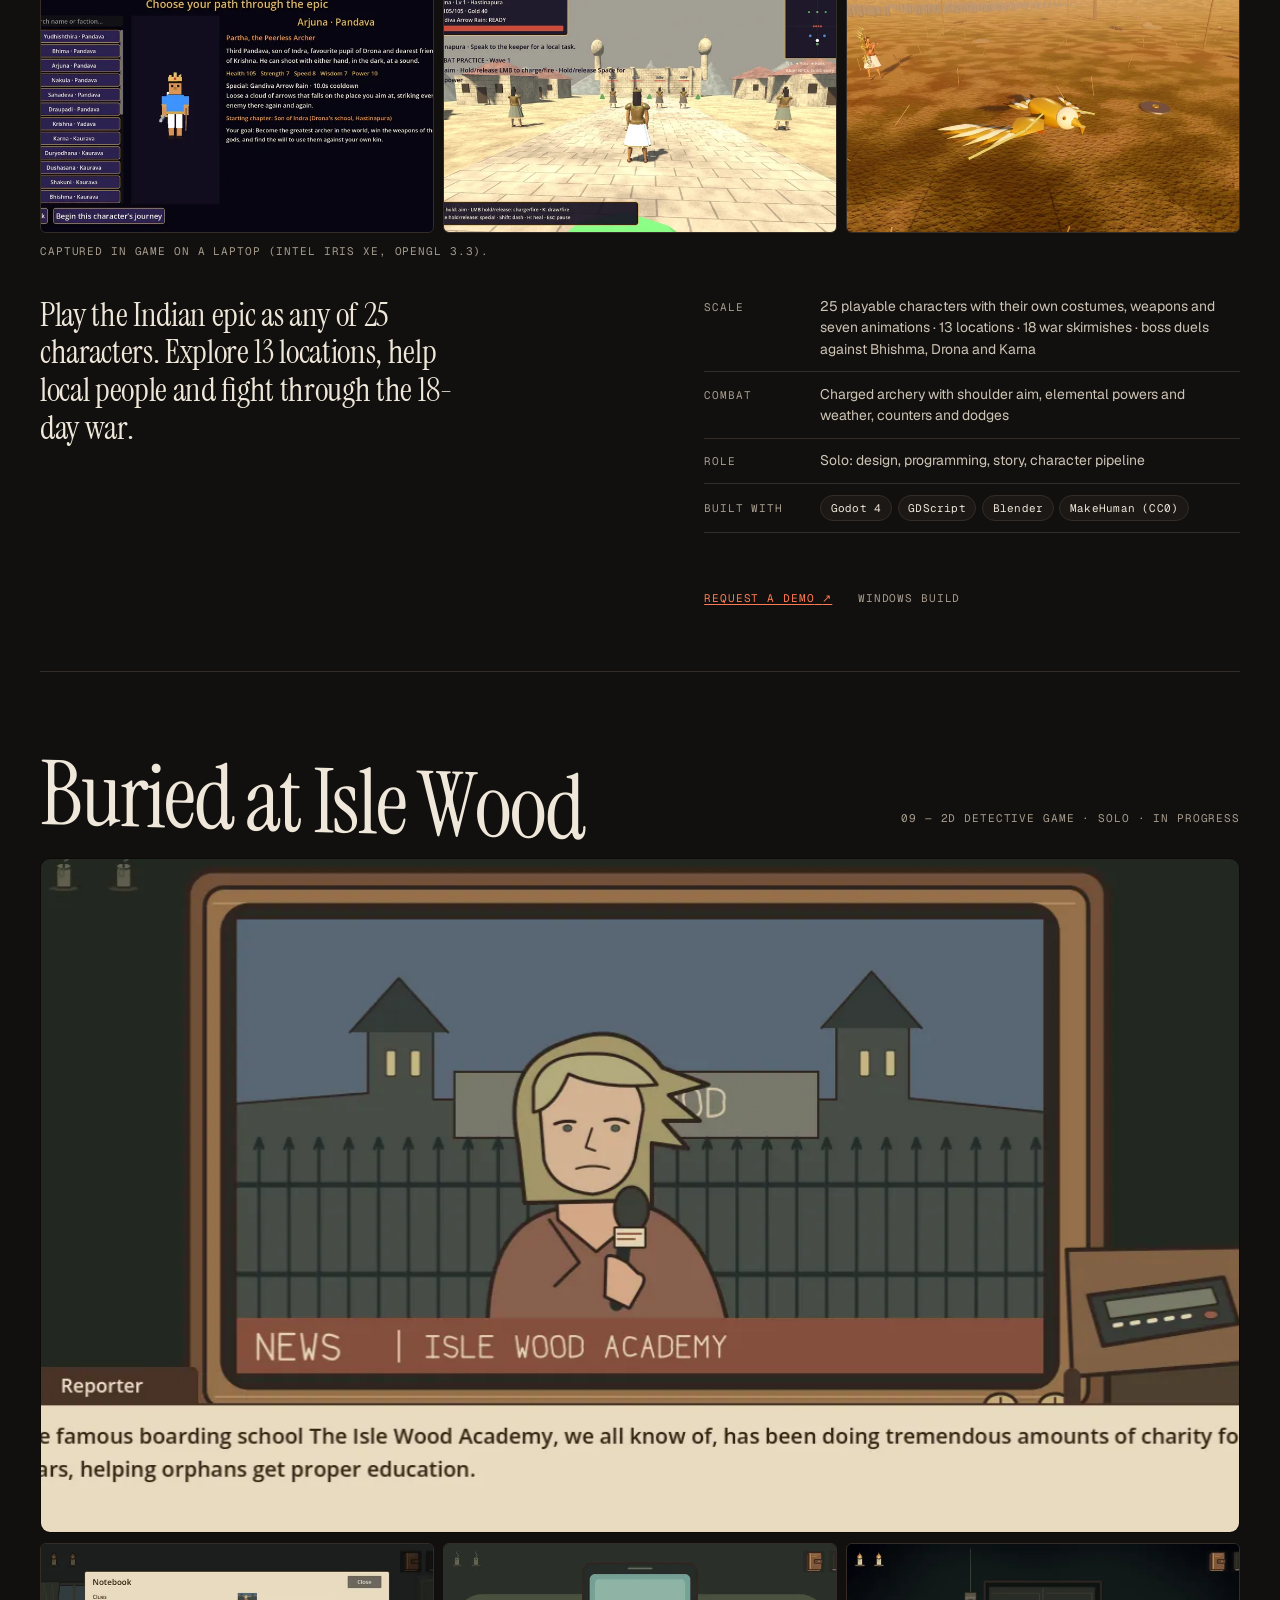
==== commit 28e97dcf: "Accessibility: unlit scroll words use the muted colour instead of 16% opacity; Jump button name matc" ====
--- a/index.html
+++ b/index.html
@@ -57,7 +57,7 @@
           <li><a href="#work">Work</a></li>
           <li class="hide-sm"><a href="#games">Games</a></li>
           <li><a href="#about">About</a></li>
-          <li class="hide-sm"><button type="button" class="kbd-btn" data-palette hidden aria-label="Open the quick jump menu" aria-keyshortcuts="Control+K Meta+K">Jump <kbd>Ctrl K</kbd></button></li>
+          <li class="hide-sm"><button type="button" class="kbd-btn" data-palette hidden aria-describedby="jump-desc" aria-keyshortcuts="Control+K Meta+K">Jump <kbd>Ctrl K</kbd></button><span id="jump-desc" hidden>Opens a menu to jump to any project or section.</span></li>
           <li><button type="button" class="theme-btn" data-theme-toggle hidden aria-label="Switch between light and dark"><span aria-hidden="true"></span></button></li>
           <li><a class="masthead__cta" href="#contact">Contact</a></li>
         </ul>
--- a/css/styles.css
+++ b/css/styles.css
@@ -1093,8 +1093,9 @@
 .project__title, .chapter__title, .card__title { transform: skewY(var(--skew, 0deg)); transform-origin: 0 50%; }
 
 /* Words light up as you scroll */
-.scrub .sw { opacity: .16; transition: opacity .4s ease, color .4s ease; }
-.scrub .sw.on { opacity: 1; }
+/* Unlit words use the muted text colour (not low opacity) so they still pass contrast. */
+.scrub .sw { color: var(--muted); transition: color .4s ease; }
+.scrub .sw.on { color: inherit; }
 
 /* Staggered entrances */
 .project.reveal .project__meta > div,
@@ -1119,9 +1120,10 @@
 
 @media (prefers-reduced-motion: reduce) {
   .chars .ch { opacity: 1; transform: none; filter: none; }
-  .scrub .sw { opacity: 1; }
+  .scrub .sw { color: inherit; }
   img.para { transform: none; }
 }
 @media print {
   .chars .ch, .scrub .sw, .project .project__meta > div, .tags li, .index__list > li { opacity: 1 !important; transform: none !important; filter: none !important; }
-}
+  .scrub .sw { color: inherit !important; }
+}
